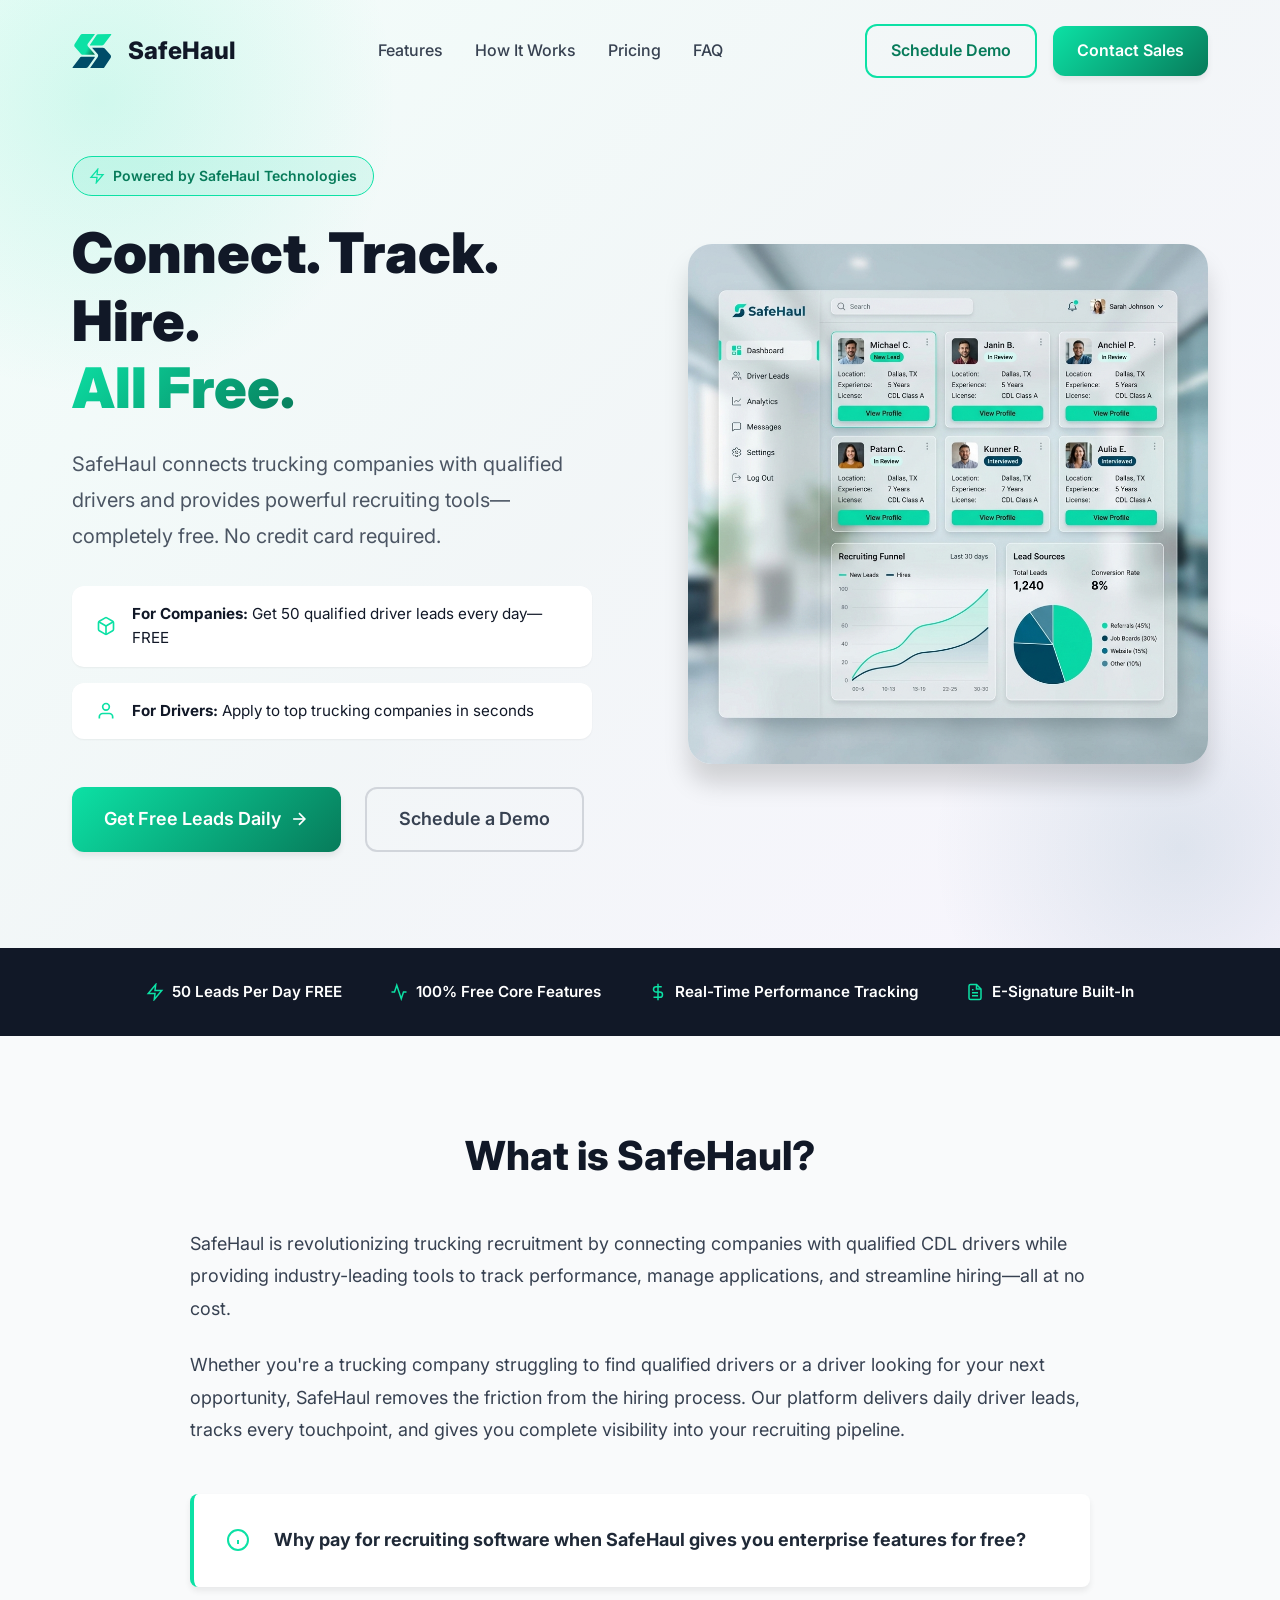
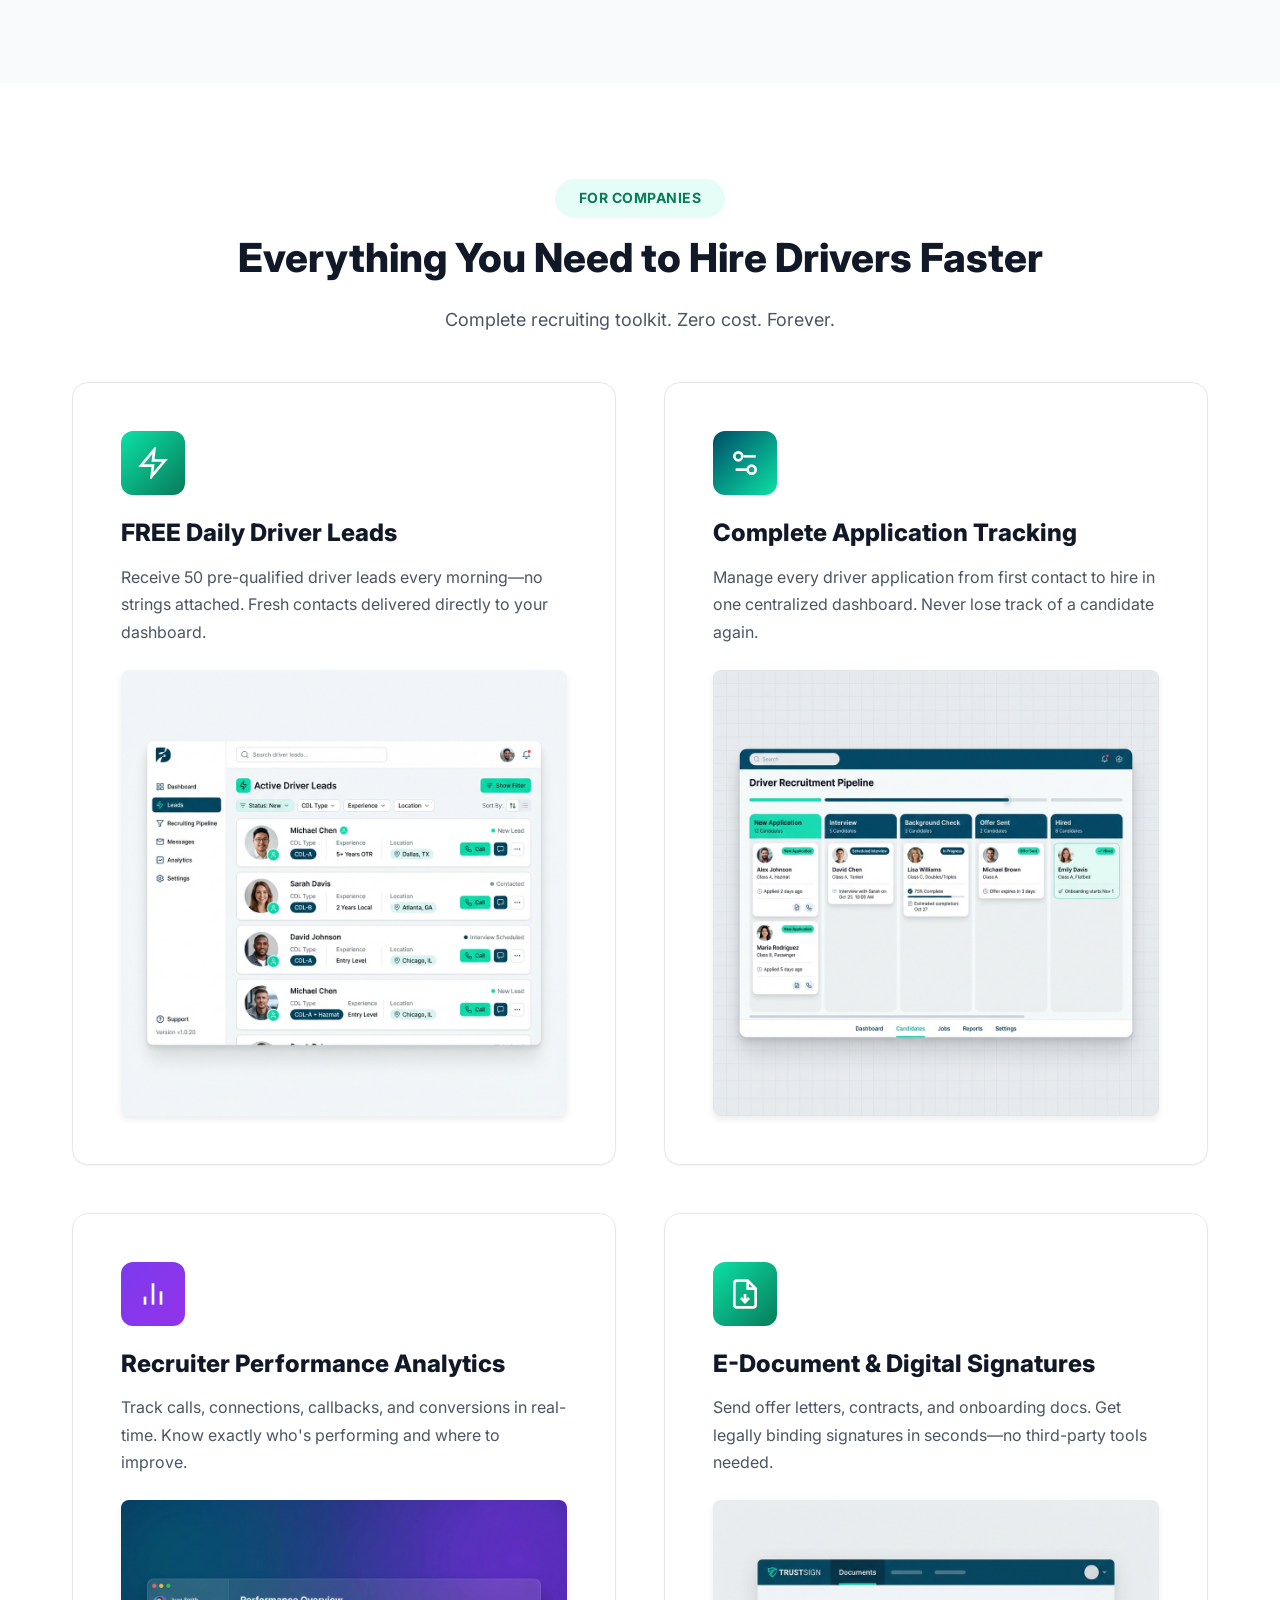
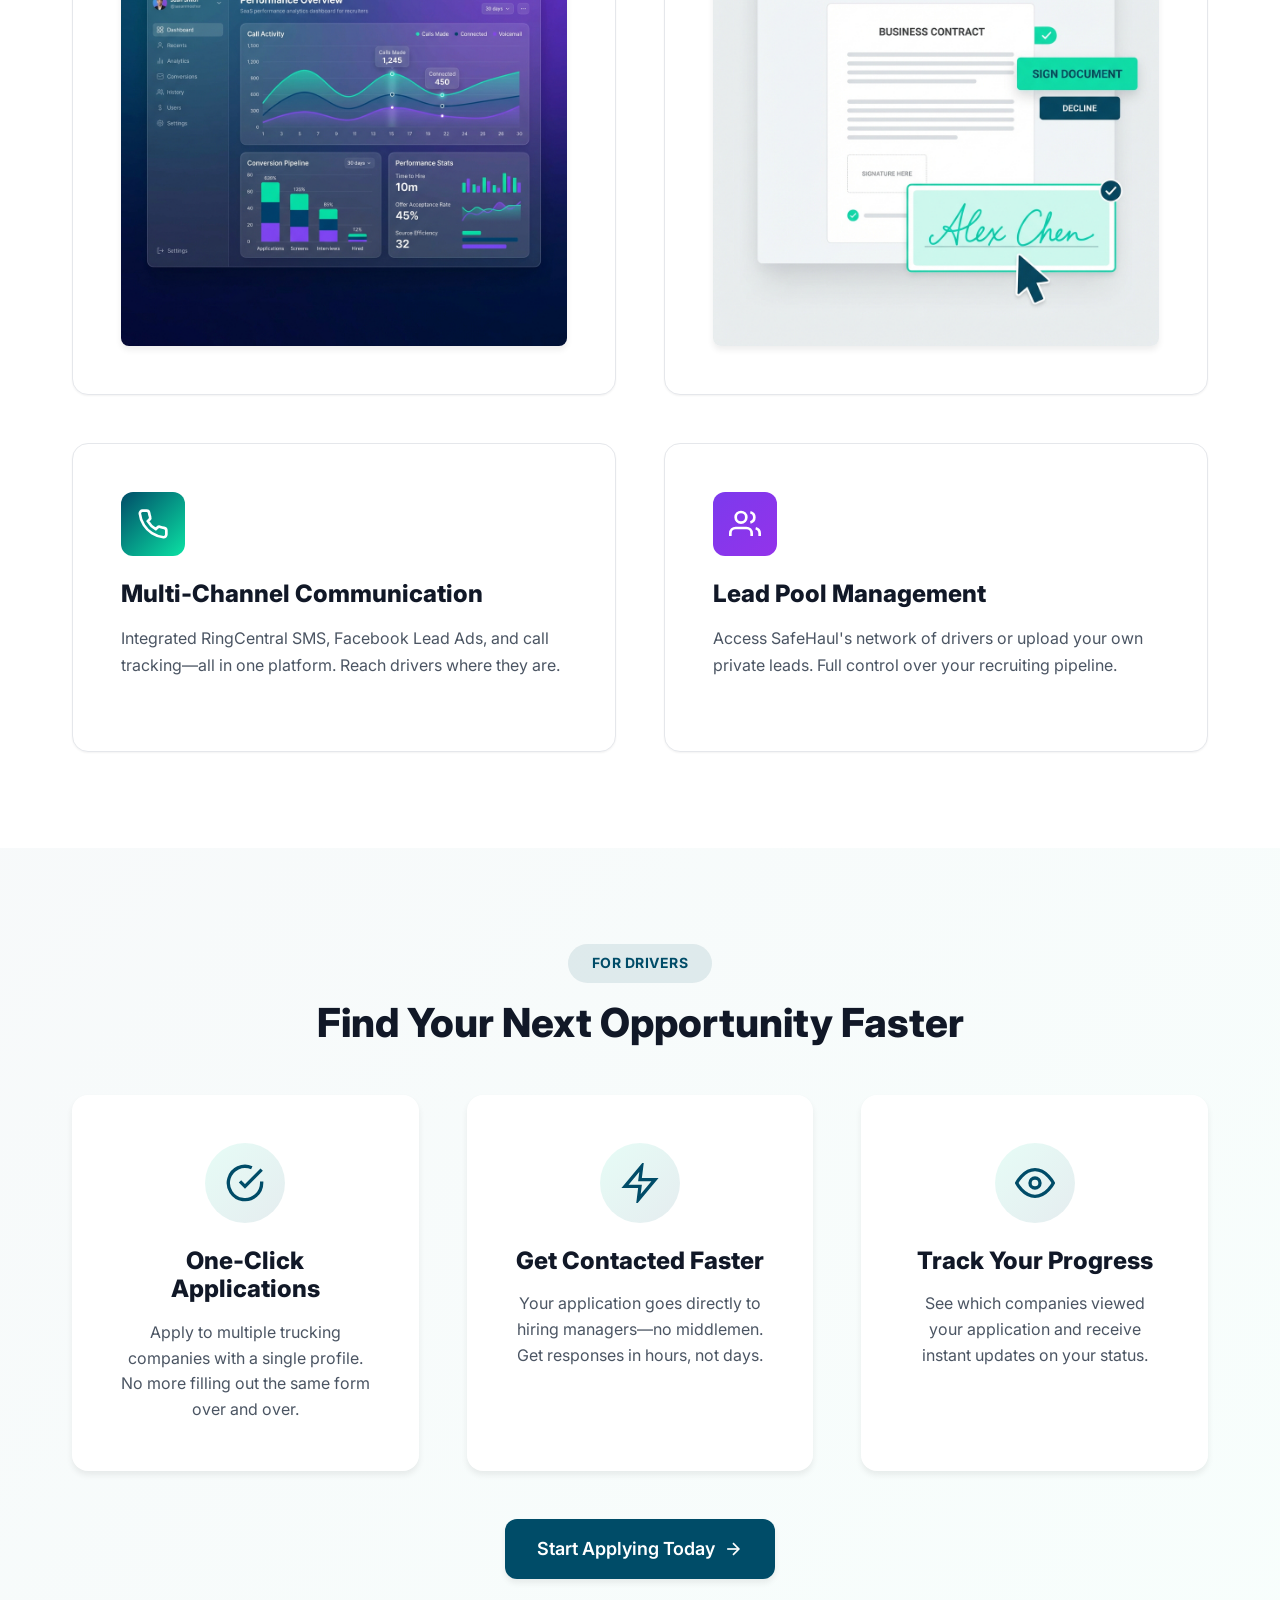
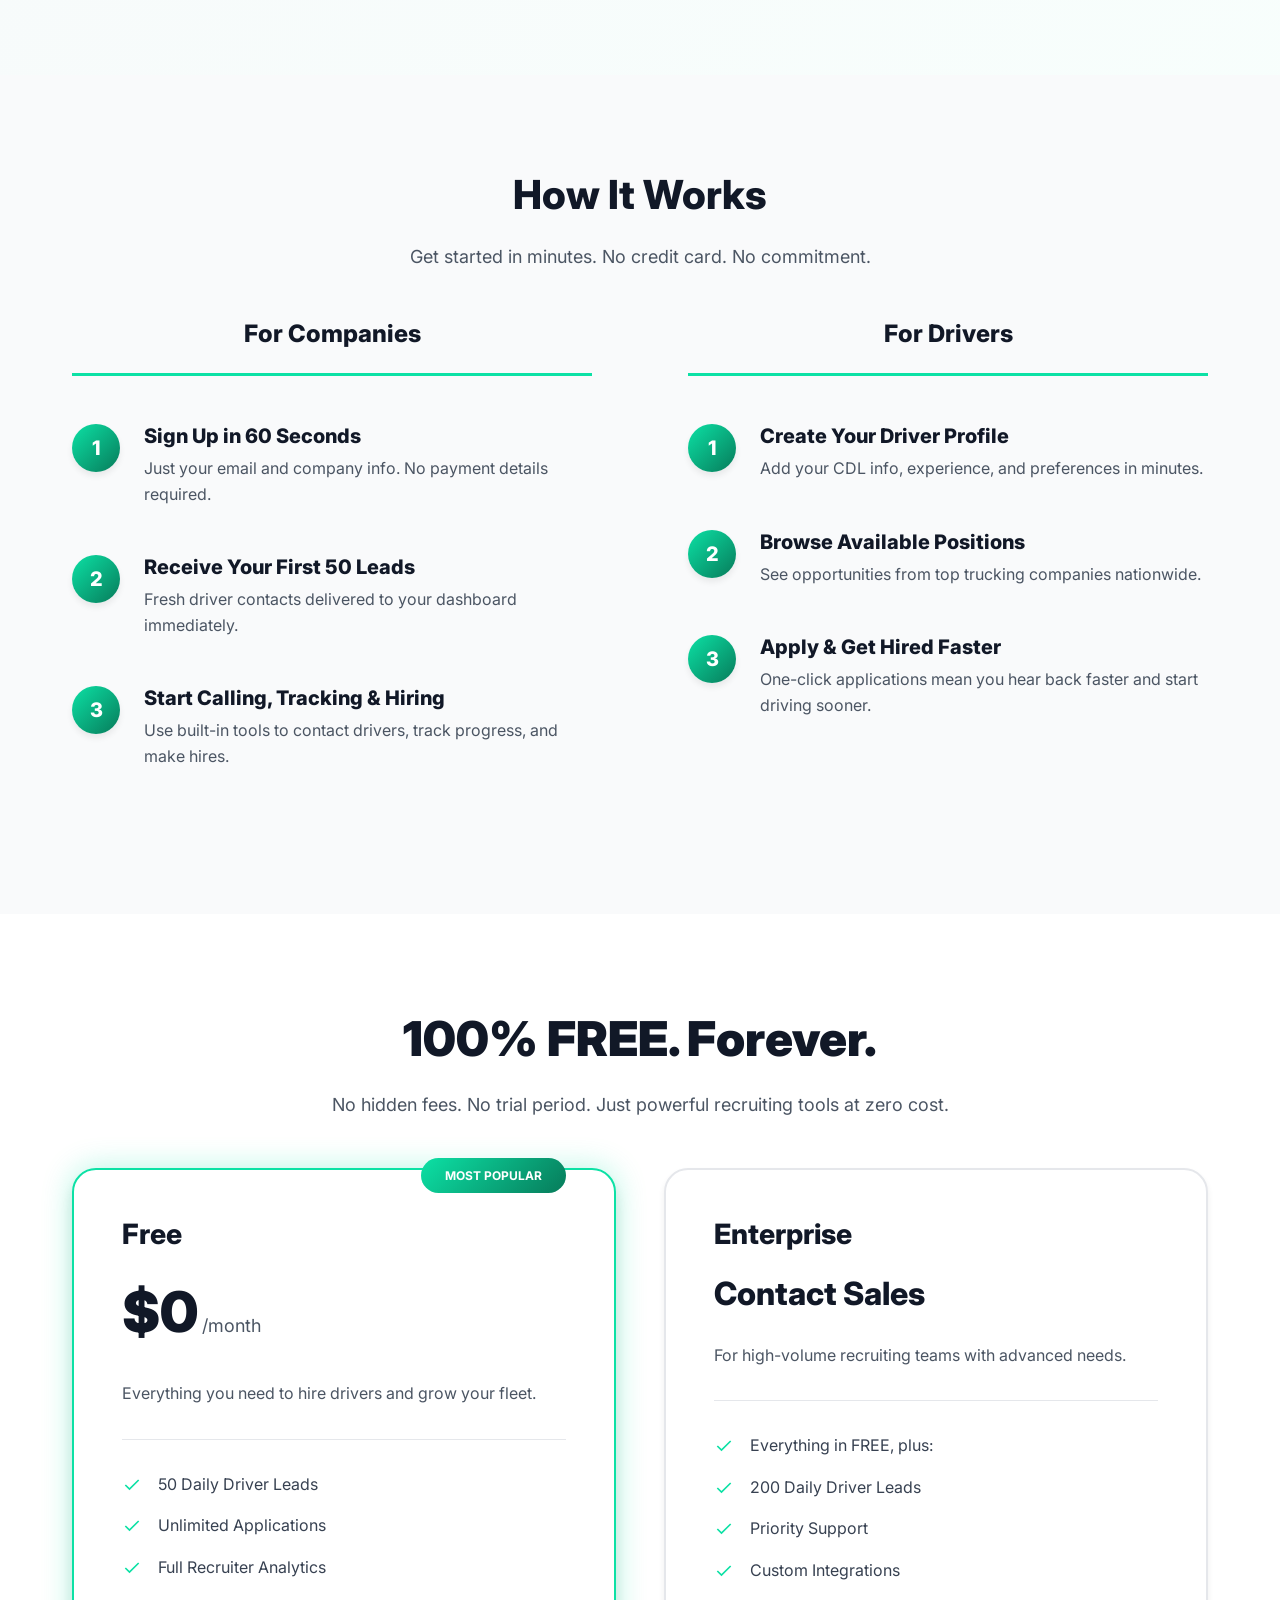
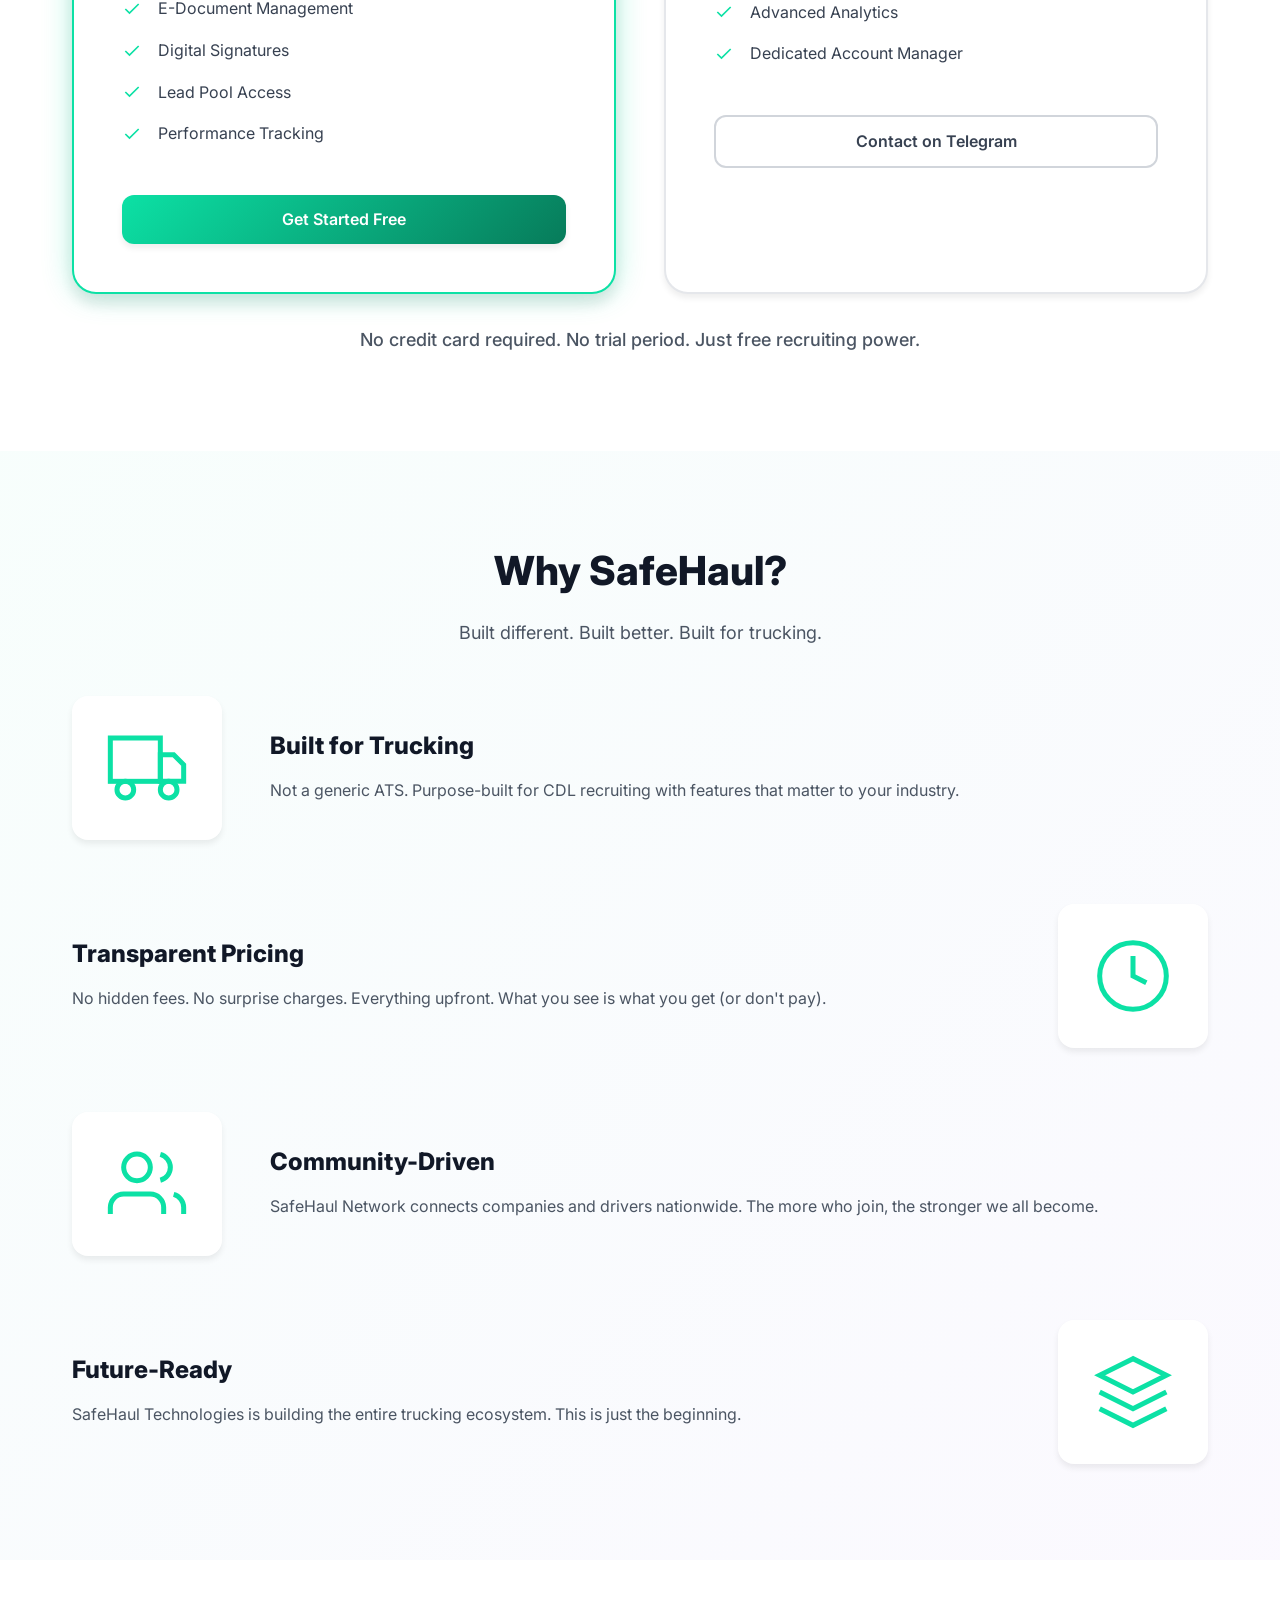
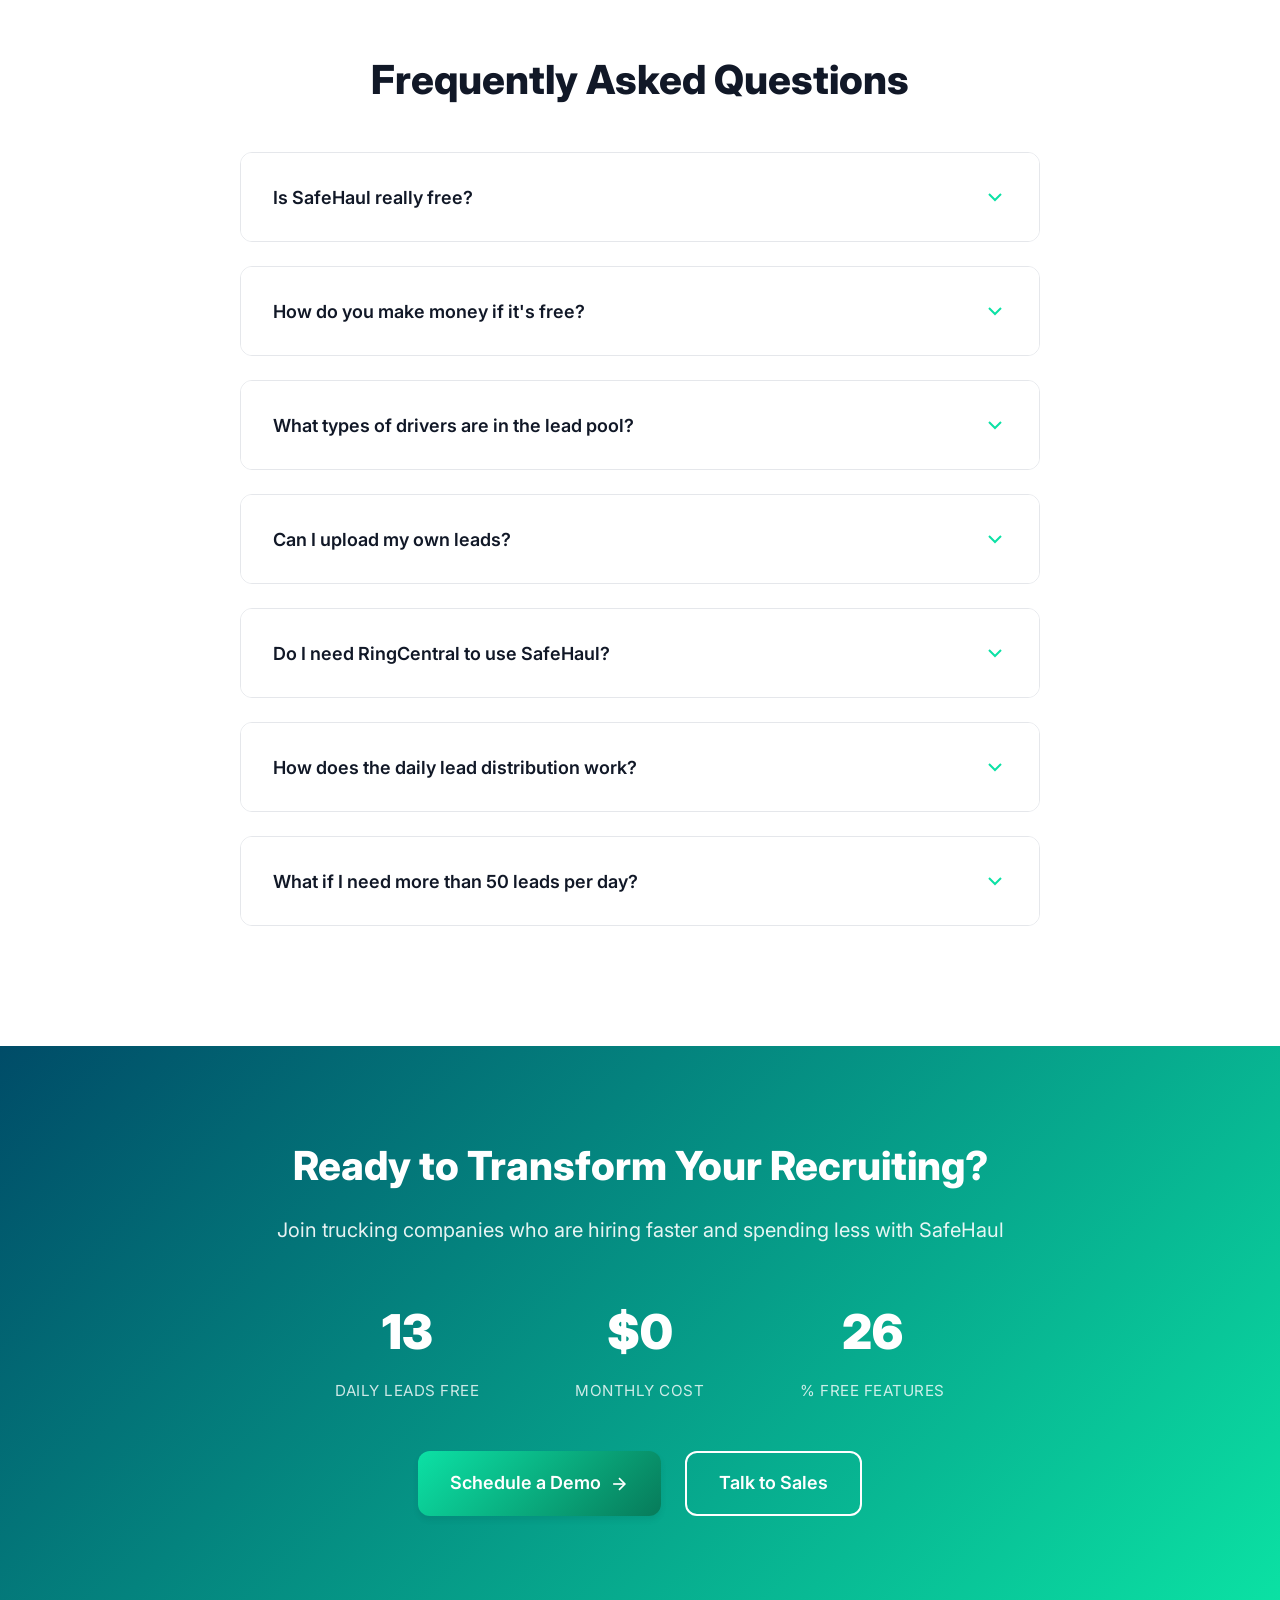
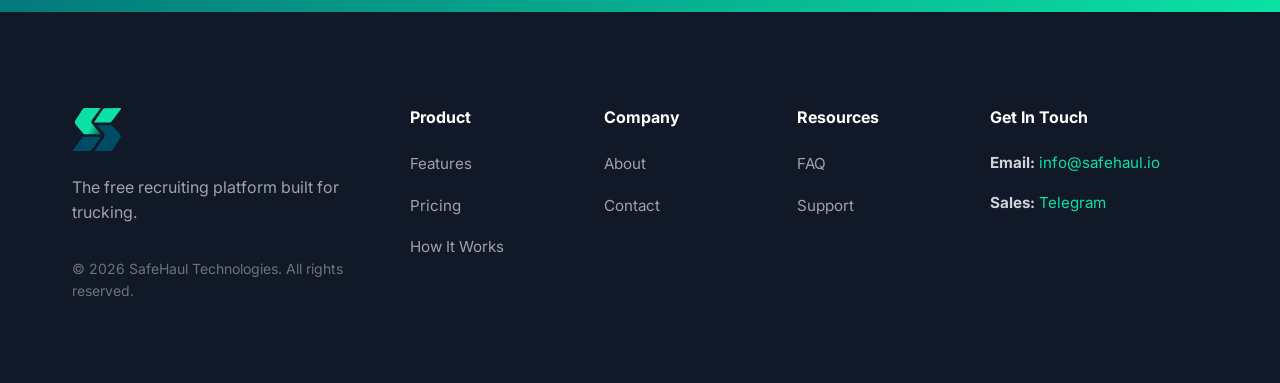
==== index.html @ bcc15e4d "landing page" ====
<!DOCTYPE html>
<html lang="en">

<head>
    <meta charset="UTF-8">
    <meta name="viewport" content="width=device-width, initial-scale=1.0">

    <!-- SEO Meta Tags -->
    <title>SafeHaul - Free Trucking Recruitment Software | Driver Leads & Hiring Tools</title>
    <meta name="description"
        content="Get 50 qualified CDL driver leads daily—FREE. Track recruiter performance, manage applications, and sign documents. The only trucking recruitment platform you'll need.">
    <meta name="keywords"
        content="trucking recruitment, CDL driver leads, driver application tracking, recruiter performance, e-signature trucking, hiring software">

    <!-- Favicon -->
    <link rel="icon" type="image/svg+xml" href="assets/images/logo.svg">

    <!-- Google Fonts -->
    <link rel="preconnect" href="https://fonts.googleapis.com">
    <link rel="preconnect" href="https://fonts.gstatic.com" crossorigin>
    <link href="https://fonts.googleapis.com/css2?family=Inter:wght@400;500;600;700;800;900&display=swap"
        rel="stylesheet">

    <!-- Stylesheet -->
    <link rel="stylesheet" href="assets/css/styles.css">
</head>

<body>

    <!-- NAVIGATION -->
    <nav id="navbar" class="navbar">
        <div class="container nav-container">
            <a href="#" class="logo-link">
                <img src="assets/images/logo.svg" alt="SafeHaul Logo" class="logo">
                <span class="logo-text">SafeHaul</span>
            </a>

            <div class="nav-links" id="navLinks">
                <a href="#features" class="nav-link">Features</a>
                <a href="#how-it-works" class="nav-link">How It Works</a>
                <a href="#pricing" class="nav-link">Pricing</a>
                <a href="#faq" class="nav-link">FAQ</a>
            </div>

            <div class="nav-cta">
                <a href="mailto:info@safehaul.io?subject=Demo Request&body=Hi SafeHaul Team,%0A%0AI'd like to schedule a demo of the SafeHaul platform.%0A%0ACompany Name:%0AYour Name:%0APhone:%0A%0AThank you!"
                    class="btn btn-outline-primary">Schedule Demo</a>
                <a href="https://t.me/tomr_robins0n" target="_blank" rel="noopener" class="btn btn-primary">Contact
                    Sales</a>
            </div>

            <button class="mobile-menu-toggle" id="mobileMenuToggle" aria-label="Toggle menu">
                <span></span>
                <span></span>
                <span></span>
            </button>
        </div>
    </nav>

    <!-- HERO SECTION -->
    <section id="hero" class="hero">
        <div class="hero-bg-animation"></div>
        <div class="container hero-container">
            <div class="hero-content">
                <div class="hero-badge">
                    <svg width="16" height="16" viewBox="0 0 24 24" fill="none" stroke="currentColor" stroke-width="2">
                        <polygon points="13 2 3 14 12 14 11 22 21 10 12 10 13 2"></polygon>
                    </svg>
                    Powered by SafeHaul Technologies
                </div>

                <h1 class="hero-title">
                    Connect. Track. Hire.<br>
                    <span class="gradient-text">All Free.</span>
                </h1>

                <p class="hero-subtitle">
                    SafeHaul connects trucking companies with qualified drivers and provides powerful recruiting
                    tools—completely free. No credit card required.
                </p>

                <div class="hero-value-props">
                    <div class="value-prop">
                        <svg width="20" height="20" viewBox="0 0 24 24" fill="none" stroke="currentColor"
                            stroke-width="2">
                            <path
                                d="M21 16V8a2 2 0 0 0-1-1.73l-7-4a2 2 0 0 0-2 0l-7 4A2 2 0 0 0 3 8v8a2 2 0 0 0 1 1.73l7 4a2 2 0 0 0 2 0l7-4A2 2 0 0 0 21 16z">
                            </path>
                            <polyline points="3.27 6.96 12 12.01 20.73 6.96"></polyline>
                            <line x1="12" y1="22.08" x2="12" y2="12"></line>
                        </svg>
                        <span><strong>For Companies:</strong> Get 50 qualified driver leads every day—FREE</span>
                    </div>
                    <div class="value-prop">
                        <svg width="20" height="20" viewBox="0 0 24 24" fill="none" stroke="currentColor"
                            stroke-width="2">
                            <path d="M20 21v-2a4 4 0 0 0-4-4H8a4 4 0 0 0-4 4v2"></path>
                            <circle cx="12" cy="7" r="4"></circle>
                        </svg>
                        <span><strong>For Drivers:</strong> Apply to top trucking companies in seconds</span>
                    </div>
                </div>

                <div class="hero-cta">
                    <a href="https://t.me/tomr_robins0n" target="_blank" rel="noopener" class="btn btn-primary btn-lg">
                        Get Free Leads Daily
                        <svg width="20" height="20" viewBox="0 0 24 24" fill="none" stroke="currentColor"
                            stroke-width="2">
                            <line x1="5" y1="12" x2="19" y2="12"></line>
                            <polyline points="12 5 19 12 12 19"></polyline>
                        </svg>
                    </a>
                    <a href="mailto:info@safehaul.io?subject=Demo Request&body=Hi SafeHaul Team,%0A%0AI'd like to schedule a demo of the SafeHaul platform.%0A%0ACompany Name:%0AYour Name:%0APhone:%0A%0AThank you!"
                        class="btn btn-outline btn-lg">Schedule a Demo</a>
                </div>
            </div>

            <div class="hero-visual">
                <img src="assets/images/hero-dashboard.png" alt="SafeHaul Dashboard Interface"
                    style="width: 100%; border-radius: var(--radius-2xl); box-shadow: var(--shadow-xl);">
            </div>
        </div>
    </section>

    <!-- STATS BAR -->
    <section class="stats-bar">
        <div class="container">
            <div class="stats-ticker">
                <div class="stat-badge">
                    <svg width="18" height="18" viewBox="0 0 24 24" fill="none" stroke="currentColor" stroke-width="2">
                        <polygon points="13 2 3 14 12 14 11 22 21 10 12 10 13 2"></polygon>
                    </svg>
                    50 Leads Per Day FREE
                </div>
                <div class="stat-badge">
                    <svg width="18" height="18" viewBox="0 0 24 24" fill="none" stroke="currentColor" stroke-width="2">
                        <polyline points="22 12 18 12 15 21 9 3 6 12 2 12"></polyline>
                    </svg>
                    100% Free Core Features
                </div>
                <div class="stat-badge">
                    <svg width="18" height="18" viewBox="0 0 24 24" fill="none" stroke="currentColor" stroke-width="2">
                        <line x1="12" y1="1" x2="12" y2="23"></line>
                        <path d="M17 5H9.5a3.5 3.5 0 0 0 0 7h5a3.5 3.5 0 0 1 0 7H6"></path>
                    </svg>
                    Real-Time Performance Tracking
                </div>
                <div class="stat-badge">
                    <svg width="18" height="18" viewBox="0 0 24 24" fill="none" stroke="currentColor" stroke-width="2">
                        <path d="M14 2H6a2 2 0 0 0-2 2v16a2 2 0 0 0 2 2h12a2 2 0 0 0 2-2V8z"></path>
                        <polyline points="14 2 14 8 20 8"></polyline>
                        <line x1="16" y1="13" x2="8" y2="13"></line>
                        <line x1="16" y1="17" x2="8" y2="17"></line>
                        <polyline points="10 9 9 9 8 9"></polyline>
                    </svg>
                    E-Signature Built-In
                </div>
            </div>
        </div>
    </section>

    <!-- INTRODUCTION -->
    <section id="intro" class="intro">
        <div class="container">
            <div class="section-header centered">
                <h2>What is SafeHaul?</h2>
            </div>
            <div class="intro-content">
                <p class="lead">
                    SafeHaul is revolutionizing trucking recruitment by connecting companies with qualified CDL drivers
                    while providing industry-leading tools to track performance, manage applications, and streamline
                    hiring—all at no cost.
                </p>
                <p class="lead">
                    Whether you're a trucking company struggling to find qualified drivers or a driver looking for your
                    next opportunity, SafeHaul removes the friction from the hiring process. Our platform delivers daily
                    driver leads, tracks every touchpoint, and gives you complete visibility into your recruiting
                    pipeline.
                </p>
                <div class="callout-box">
                    <svg width="24" height="24" viewBox="0 0 24 24" fill="none" stroke="currentColor" stroke-width="2">
                        <circle cx="12" cy="12" r="10"></circle>
                        <line x1="12" y1="16" x2="12" y2="12"></line>
                        <line x1="12" y1="8" x2="12.01" y2="8"></line>
                    </svg>
                    <p><strong>Why pay for recruiting software when SafeHaul gives you enterprise features for
                            free?</strong></p>
                </div>
            </div>
        </div>
    </section>

    <!-- FEATURES FOR COMPANIES -->
    <section id="features" class="features">
        <div class="container">
            <div class="section-header centered">
                <span class="section-tag">For Companies</span>
                <h2>Everything You Need to Hire Drivers Faster</h2>
                <p class="section-subtitle">Complete recruiting toolkit. Zero cost. Forever.</p>
            </div>

            <div class="features-grid">
                <!-- Feature 1: Daily Leads -->
                <div class="feature-card" data-animate>
                    <div class="feature-icon gradient-primary">
                        <svg width="32" height="32" viewBox="0 0 24 24" fill="none" stroke="currentColor"
                            stroke-width="2">
                            <polygon points="13 2 3 14 12 14 11 22 21 10 12 10 13 2"></polygon>
                        </svg>
                    </div>
                    <h3>FREE Daily Driver Leads</h3>
                    <p>Receive 50 pre-qualified driver leads every morning—no strings attached. Fresh contacts delivered
                        directly to your dashboard.</p>
                    <img src="assets/images/feature-leads.png" alt="Driver Leads Dashboard"
                        style="width: 100%; border-radius: var(--radius-md); margin-top: var(--space-md); box-shadow: var(--shadow-md);">
                </div>

                <!-- Feature 2: Application Tracking -->
                <div class="feature-card" data-animate>
                    <div class="feature-icon gradient-secondary">
                        <svg width="32" height="32" viewBox="0 0 24 24" fill="none" stroke="currentColor"
                            stroke-width="2">
                            <path d="M20 7h-9"></path>
                            <path d="M14 17H5"></path>
                            <circle cx="17" cy="17" r="3"></circle>
                            <circle cx="7" cy="7" r="3"></circle>
                        </svg>
                    </div>
                    <h3>Complete Application Tracking</h3>
                    <p>Manage every driver application from first contact to hire in one centralized dashboard. Never
                        lose track of a candidate again.</p>
                    <img src="assets/images/feature-tracking.png" alt="Application Tracking Pipeline"
                        style="width: 100%; border-radius: var(--radius-md); margin-top: var(--space-md); box-shadow: var(--shadow-md);">
                </div>

                <!-- Feature 3: Performance Analytics -->
                <div class="feature-card" data-animate>
                    <div class="feature-icon gradient-accent">
                        <svg width="32" height="32" viewBox="0 0 24 24" fill="none" stroke="currentColor"
                            stroke-width="2">
                            <line x1="18" y1="20" x2="18" y2="10"></line>
                            <line x1="12" y1="20" x2="12" y2="4"></line>
                            <line x1="6" y1="20" x2="6" y2="14"></line>
                        </svg>
                    </div>
                    <h3>Recruiter Performance Analytics</h3>
                    <p>Track calls, connections, callbacks, and conversions in real-time. Know exactly who's performing
                        and where to improve.</p>
                    <img src="assets/images/feature-analytics.png" alt="Performance Analytics Dashboard"
                        style="width: 100%; border-radius: var(--radius-md); margin-top: var(--space-md); box-shadow: var(--shadow-md);">
                </div>

                <!-- Feature 4: E-Documents -->
                <div class="feature-card" data-animate>
                    <div class="feature-icon gradient-primary">
                        <svg width="32" height="32" viewBox="0 0 24 24" fill="none" stroke="currentColor"
                            stroke-width="2">
                            <path d="M14 2H6a2 2 0 0 0-2 2v16a2 2 0 0 0 2 2h12a2 2 0 0 0 2-2V8z"></path>
                            <polyline points="14 2 14 8 20 8"></polyline>
                            <path d="M12 18v-6"></path>
                            <path d="m9 15 3 3 3-3"></path>
                        </svg>
                    </div>
                    <h3>E-Document & Digital Signatures</h3>
                    <p>Send offer letters, contracts, and onboarding docs. Get legally binding signatures in seconds—no
                        third-party tools needed.</p>
                    <img src="assets/images/feature-documents.png" alt="Digital Signature Interface"
                        style="width: 100%; border-radius: var(--radius-md); margin-top: var(--space-md); box-shadow: var(--shadow-md);">
                </div>

                <!-- Feature 5: Multi-Channel Communication -->
                <div class="feature-card" data-animate>
                    <div class="feature-icon gradient-secondary">
                        <svg width="32" height="32" viewBox="0 0 24 24" fill="none" stroke="currentColor"
                            stroke-width="2">
                            <path
                                d="M22 16.92v3a2 2 0 0 1-2.18 2 19.79 19.79 0 0 1-8.63-3.07 19.5 19.5 0 0 1-6-6 19.79 19.79 0 0 1-3.07-8.67A2 2 0 0 1 4.11 2h3a2 2 0 0 1 2 1.72 12.84 12.84 0 0 0 .7 2.81 2 2 0 0 1-.45 2.11L8.09 9.91a16 16 0 0 0 6 6l1.27-1.27a2 2 0 0 1 2.11-.45 12.84 12.84 0 0 0 2.81.7A2 2 0 0 1 22 16.92z">
                            </path>
                        </svg>
                    </div>
                    <h3>Multi-Channel Communication</h3>
                    <p>Integrated RingCentral SMS, Facebook Lead Ads, and call tracking—all in one platform. Reach
                        drivers where they are.</p>

                </div>

                <!-- Feature 6: Lead Pool Management -->
                <div class="feature-card" data-animate>
                    <div class="feature-icon gradient-accent">
                        <svg width="32" height="32" viewBox="0 0 24 24" fill="none" stroke="currentColor"
                            stroke-width="2">
                            <path d="M17 21v-2a4 4 0 0 0-4-4H5a4 4 0 0 0-4 4v2"></path>
                            <circle cx="9" cy="7" r="4"></circle>
                            <path d="M23 21v-2a4 4 0 0 0-3-3.87"></path>
                            <path d="M16 3.13a4 4 0 0 1 0 7.75"></path>
                        </svg>
                    </div>
                    <h3>Lead Pool Management</h3>
                    <p>Access SafeHaul's network of drivers or upload your own private leads. Full control over your
                        recruiting pipeline.</p>

                </div>
            </div>
        </div>
    </section>

    <!-- FEATURES FOR DRIVERS -->
    <section class="features-drivers">
        <div class="container">
            <div class="section-header centered">
                <span class="section-tag secondary">For Drivers</span>
                <h2>Find Your Next Opportunity Faster</h2>
            </div>

            <div class="driver-features">
                <div class="driver-feature" data-animate>
                    <div class="driver-feature-icon">
                        <svg width="40" height="40" viewBox="0 0 24 24" fill="none" stroke="currentColor"
                            stroke-width="2">
                            <path d="M22 11.08V12a10 10 0 1 1-5.93-9.14"></path>
                            <polyline points="22 4 12 14.01 9 11.01"></polyline>
                        </svg>
                    </div>
                    <h3>One-Click Applications</h3>
                    <p>Apply to multiple trucking companies with a single profile. No more filling out the same form
                        over and over.</p>
                </div>

                <div class="driver-feature" data-animate>
                    <div class="driver-feature-icon">
                        <svg width="40" height="40" viewBox="0 0 24 24" fill="none" stroke="currentColor"
                            stroke-width="2">
                            <polygon points="13 2 3 14 12 14 11 22 21 10 12 10 13 2"></polygon>
                        </svg>
                    </div>
                    <h3>Get Contacted Faster</h3>
                    <p>Your application goes directly to hiring managers—no middlemen. Get responses in hours, not days.
                    </p>
                </div>

                <div class="driver-feature" data-animate>
                    <div class="driver-feature-icon">
                        <svg width="40" height="40" viewBox="0 0 24 24" fill="none" stroke="currentColor"
                            stroke-width="2">
                            <path d="M1 12s4-8 11-8 11 8 11 8-4 8-11 8-11-8-11-8z"></path>
                            <circle cx="12" cy="12" r="3"></circle>
                        </svg>
                    </div>
                    <h3>Track Your Progress</h3>
                    <p>See which companies viewed your application and receive instant updates on your status.</p>
                </div>
            </div>

            <div class="driver-cta">
                <a href="https://app.safehaul.io" target="_blank" rel="noopener" class="btn btn-secondary btn-lg">
                    Start Applying Today
                    <svg width="20" height="20" viewBox="0 0 24 24" fill="none" stroke="currentColor" stroke-width="2">
                        <line x1="5" y1="12" x2="19" y2="12"></line>
                        <polyline points="12 5 19 12 12 19"></polyline>
                    </svg>
                </a>
            </div>
        </div>
    </section>

    <!-- HOW IT WORKS -->
    <section id="how-it-works" class="how-it-works">
        <div class="container">
            <div class="section-header centered">
                <h2>How It Works</h2>
                <p class="section-subtitle">Get started in minutes. No credit card. No commitment.</p>
            </div>

            <div class="how-grid">
                <!-- For Companies -->
                <div class="how-column">
                    <h3 class="how-title">For Companies</h3>

                    <div class="how-step" data-animate>
                        <div class="step-number">1</div>
                        <div class="step-content">
                            <h4>Sign Up in 60 Seconds</h4>
                            <p>Just your email and company info. No payment details required.</p>
                        </div>
                    </div>

                    <div class="how-step" data-animate>
                        <div class="step-number">2</div>
                        <div class="step-content">
                            <h4>Receive Your First 50 Leads</h4>
                            <p>Fresh driver contacts delivered to your dashboard immediately.</p>
                        </div>
                    </div>

                    <div class="how-step" data-animate>
                        <div class="step-number">3</div>
                        <div class="step-content">
                            <h4>Start Calling, Tracking & Hiring</h4>
                            <p>Use built-in tools to contact drivers, track progress, and make hires.</p>
                        </div>
                    </div>
                </div>

                <!-- For Drivers -->
                <div class="how-column">
                    <h3 class="how-title">For Drivers</h3>

                    <div class="how-step" data-animate>
                        <div class="step-number">1</div>
                        <div class="step-content">
                            <h4>Create Your Driver Profile</h4>
                            <p>Add your CDL info, experience, and preferences in minutes.</p>
                        </div>
                    </div>

                    <div class="how-step" data-animate>
                        <div class="step-number">2</div>
                        <div class="step-content">
                            <h4>Browse Available Positions</h4>
                            <p>See opportunities from top trucking companies nationwide.</p>
                        </div>
                    </div>

                    <div class="how-step" data-animate>
                        <div class="step-number">3</div>
                        <div class="step-content">
                            <h4>Apply & Get Hired Faster</h4>
                            <p>One-click applications mean you hear back faster and start driving sooner.</p>
                        </div>
                    </div>
                </div>
            </div>
        </div>
    </section>

    <!-- PRICING -->
    <section id="pricing" class="pricing">
        <div class="container">
            <div class="section-header centered">
                <h2 class="pricing-headline">100% FREE. Forever.</h2>
                <p class="section-subtitle">No hidden fees. No trial period. Just powerful recruiting tools at zero
                    cost.</p>
            </div>

            <div class="pricing-grid">
                <!-- Free Plan -->
                <div class="pricing-card featured" data-animate>
                    <div class="pricing-badge">Most Popular</div>
                    <h3 class="pricing-title">Free</h3>
                    <div class="pricing-price">
                        <span class="price-amount">$0</span>
                        <span class="price-period">/month</span>
                    </div>
                    <p class="pricing-description">Everything you need to hire drivers and grow your fleet.</p>

                    <ul class="pricing-features">
                        <li>
                            <svg width="20" height="20" viewBox="0 0 24 24" fill="none" stroke="currentColor"
                                stroke-width="2">
                                <polyline points="20 6 9 17 4 12"></polyline>
                            </svg>
                            50 Daily Driver Leads
                        </li>
                        <li>
                            <svg width="20" height="20" viewBox="0 0 24 24" fill="none" stroke="currentColor"
                                stroke-width="2">
                                <polyline points="20 6 9 17 4 12"></polyline>
                            </svg>
                            Unlimited Applications
                        </li>
                        <li>
                            <svg width="20" height="20" viewBox="0 0 24 24" fill="none" stroke="currentColor"
                                stroke-width="2">
                                <polyline points="20 6 9 17 4 12"></polyline>
                            </svg>
                            Full Recruiter Analytics
                        </li>
                        <li>
                            <svg width="20" height="20" viewBox="0 0 24 24" fill="none" stroke="currentColor"
                                stroke-width="2">
                                <polyline points="20 6 9 17 4 12"></polyline>
                            </svg>
                            E-Document Management
                        </li>
                        <li>
                            <svg width="20" height="20" viewBox="0 0 24 24" fill="none" stroke="currentColor"
                                stroke-width="2">
                                <polyline points="20 6 9 17 4 12"></polyline>
                            </svg>
                            Digital Signatures
                        </li>
                        <li>
                            <svg width="20" height="20" viewBox="0 0 24 24" fill="none" stroke="currentColor"
                                stroke-width="2">
                                <polyline points="20 6 9 17 4 12"></polyline>
                            </svg>
                            Lead Pool Access
                        </li>
                        <li>
                            <svg width="20" height="20" viewBox="0 0 24 24" fill="none" stroke="currentColor"
                                stroke-width="2">
                                <polyline points="20 6 9 17 4 12"></polyline>
                            </svg>
                            Performance Tracking
                        </li>
                    </ul>

                    <a href="https://app.safehaul.io" target="_blank" rel="noopener"
                        class="btn btn-primary btn-block">Get Started Free</a>
                </div>

                <!-- Enterprise Plan -->
                <div class="pricing-card" data-animate>
                    <h3 class="pricing-title">Enterprise</h3>
                    <div class="pricing-price">
                        <span class="price-custom">Contact Sales</span>
                    </div>
                    <p class="pricing-description">For high-volume recruiting teams with advanced needs.</p>

                    <ul class="pricing-features">
                        <li>
                            <svg width="20" height="20" viewBox="0 0 24 24" fill="none" stroke="currentColor"
                                stroke-width="2">
                                <polyline points="20 6 9 17 4 12"></polyline>
                            </svg>
                            Everything in FREE, plus:
                        </li>
                        <li>
                            <svg width="20" height="20" viewBox="0 0 24 24" fill="none" stroke="currentColor"
                                stroke-width="2">
                                <polyline points="20 6 9 17 4 12"></polyline>
                            </svg>
                            200 Daily Driver Leads
                        </li>
                        <li>
                            <svg width="20" height="20" viewBox="0 0 24 24" fill="none" stroke="currentColor"
                                stroke-width="2">
                                <polyline points="20 6 9 17 4 12"></polyline>
                            </svg>
                            Priority Support
                        </li>
                        <li>
                            <svg width="20" height="20" viewBox="0 0 24 24" fill="none" stroke="currentColor"
                                stroke-width="2">
                                <polyline points="20 6 9 17 4 12"></polyline>
                            </svg>
                            Custom Integrations
                        </li>
                        <li>
                            <svg width="20" height="20" viewBox="0 0 24 24" fill="none" stroke="currentColor"
                                stroke-width="2">
                                <polyline points="20 6 9 17 4 12"></polyline>
                            </svg>
                            Advanced Analytics
                        </li>
                        <li>
                            <svg width="20" height="20" viewBox="0 0 24 24" fill="none" stroke="currentColor"
                                stroke-width="2">
                                <polyline points="20 6 9 17 4 12"></polyline>
                            </svg>
                            Dedicated Account Manager
                        </li>
                    </ul>

                    <a href="https://t.me/tomr_robins0n" target="_blank" rel="noopener"
                        class="btn btn-outline btn-block">Contact on Telegram</a>
                </div>
            </div>

            <p class="pricing-trust">No credit card required. No trial period. Just free recruiting power.</p>
        </div>
    </section>

    <!-- WHY SAFEHAUL -->
    <section class="why-safehaul">
        <div class="container">
            <div class="section-header centered">
                <h2>Why SafeHaul?</h2>
                <p class="section-subtitle">Built different. Built better. Built for trucking.</p>
            </div>

            <div class="why-grid">
                <div class="why-item" data-animate>
                    <div class="why-visual">
                        <svg width="80" height="80" viewBox="0 0 24 24" fill="none" stroke="currentColor"
                            stroke-width="1.5">
                            <rect x="1" y="3" width="15" height="13"></rect>
                            <polygon points="16 8 20 8 23 11 23 16 16 16 16 8"></polygon>
                            <circle cx="5.5" cy="18.5" r="2.5"></circle>
                            <circle cx="18.5" cy="18.5" r="2.5"></circle>
                        </svg>
                    </div>
                    <div class="why-content">
                        <h3>Built for Trucking</h3>
                        <p>Not a generic ATS. Purpose-built for CDL recruiting with features that matter to your
                            industry.</p>
                    </div>
                </div>

                <div class="why-item" data-animate>
                    <div class="why-visual">
                        <svg width="80" height="80" viewBox="0 0 24 24" fill="none" stroke="currentColor"
                            stroke-width="1.5">
                            <circle cx="12" cy="12" r="10"></circle>
                            <polyline points="12 6 12 12 16 14"></polyline>
                        </svg>
                    </div>
                    <div class="why-content">
                        <h3>Transparent Pricing</h3>
                        <p>No hidden fees. No surprise charges. Everything upfront. What you see is what you get (or
                            don't pay).</p>
                    </div>
                </div>

                <div class="why-item" data-animate>
                    <div class="why-visual">
                        <svg width="80" height="80" viewBox="0 0 24 24" fill="none" stroke="currentColor"
                            stroke-width="1.5">
                            <path d="M17 21v-2a4 4 0 0 0-4-4H5a4 4 0 0 0-4 4v2"></path>
                            <circle cx="9" cy="7" r="4"></circle>
                            <path d="M23 21v-2a4 4 0 0 0-3-3.87"></path>
                            <path d="M16 3.13a4 4 0 0 1 0 7.75"></path>
                        </svg>
                    </div>
                    <div class="why-content">
                        <h3>Community-Driven</h3>
                        <p>SafeHaul Network connects companies and drivers nationwide. The more who join, the stronger
                            we all become.</p>
                    </div>
                </div>

                <div class="why-item" data-animate>
                    <div class="why-visual">
                        <svg width="80" height="80" viewBox="0 0 24 24" fill="none" stroke="currentColor"
                            stroke-width="1.5">
                            <polygon points="12 2 2 7 12 12 22 7 12 2"></polygon>
                            <polyline points="2 17 12 22 22 17"></polyline>
                            <polyline points="2 12 12 17 22 12"></polyline>
                        </svg>
                    </div>
                    <div class="why-content">
                        <h3>Future-Ready</h3>
                        <p>SafeHaul Technologies is building the entire trucking ecosystem. This is just the beginning.
                        </p>
                    </div>
                </div>
            </div>
        </div>
    </section>

    <!-- FAQ -->
    <section id="faq" class="faq">
        <div class="container">
            <div class="section-header centered">
                <h2>Frequently Asked Questions</h2>
            </div>

            <div class="faq-container">
                <div class="faq-item" data-animate>
                    <button class="faq-question">
                        <span>Is SafeHaul really free?</span>
                        <svg width="24" height="24" viewBox="0 0 24 24" fill="none" stroke="currentColor"
                            stroke-width="2" class="faq-icon">
                            <polyline points="6 9 12 15 18 9"></polyline>
                        </svg>
                    </button>
                    <div class="faq-answer">
                        <p>Yes, 100% free. All core features—including 50 daily driver leads, application tracking,
                            recruiter analytics, and e-signatures—are completely free. No credit card required, no trial
                            period, no catch.</p>
                    </div>
                </div>

                <div class="faq-item" data-animate>
                    <button class="faq-question">
                        <span>How do you make money if it's free?</span>
                        <svg width="24" height="24" viewBox="0 0 24 24" fill="none" stroke="currentColor"
                            stroke-width="2" class="faq-icon">
                            <polyline points="6 9 12 15 18 9"></polyline>
                        </svg>
                    </button>
                    <div class="faq-answer">
                        <p>We offer an Enterprise plan for high-volume recruiters who need more than 50 leads per day
                            and want premium features like priority support and custom integrations. But for most
                            companies, the free plan is more than enough.</p>
                    </div>
                </div>

                <div class="faq-item" data-animate>
                    <button class="faq-question">
                        <span>What types of drivers are in the lead pool?</span>
                        <svg width="24" height="24" viewBox="0 0 24 24" fill="none" stroke="currentColor"
                            stroke-width="2" class="faq-icon">
                            <polyline points="6 9 12 15 18 9"></polyline>
                        </svg>
                    </button>
                    <div class="faq-answer">
                        <p>Our lead pool contains CDL-A and CDL-B drivers with various experience levels, from
                            entry-level to 10+ years. We have drivers looking for OTR, regional, local, and specialized
                            positions across all 50 states.</p>
                    </div>
                </div>

                <div class="faq-item" data-animate>
                    <button class="faq-question">
                        <span>Can I upload my own leads?</span>
                        <svg width="24" height="24" viewBox="0 0 24 24" fill="none" stroke="currentColor"
                            stroke-width="2" class="faq-icon">
                            <polyline points="6 9 12 15 18 9"></polyline>
                        </svg>
                    </button>
                    <div class="faq-answer">
                        <p>Absolutely! You can upload your own private leads and manage them alongside SafeHaul Network
                            leads. Your data stays private and is never shared with other companies.</p>
                    </div>
                </div>

                <div class="faq-item" data-animate>
                    <button class="faq-question">
                        <span>Do I need RingCentral to use SafeHaul?</span>
                        <svg width="24" height="24" viewBox="0 0 24 24" fill="none" stroke="currentColor"
                            stroke-width="2" class="faq-icon">
                            <polyline points="6 9 12 15 18 9"></polyline>
                        </svg>
                    </button>
                    <div class="faq-answer">
                        <p>No, RingCentral integration is optional. You can use SafeHaul's core features without any
                            third-party integrations. RingCentral SMS and Facebook Lead Ads are available if you want
                            them, but not required.</p>
                    </div>
                </div>

                <div class="faq-item" data-animate>
                    <button class="faq-question">
                        <span>How does the daily lead distribution work?</span>
                        <svg width="24" height="24" viewBox="0 0 24 24" fill="none" stroke="currentColor"
                            stroke-width="2" class="faq-icon">
                            <polyline points="6 9 12 15 18 9"></polyline>
                        </svg>
                    </button>
                    <div class="faq-answer">
                        <p>Every morning at 7 AM CT, SafeHaul automatically distributes fresh driver leads to your
                            dashboard. Leads are allocated based on your quota (50 for free accounts, 200 for
                            Enterprise) and rotated fairly across all companies.</p>
                    </div>
                </div>

                <div class="faq-item" data-animate>
                    <button class="faq-question">
                        <span>What if I need more than 50 leads per day?</span>
                        <svg width="24" height="24" viewBox="0 0 24 24" fill="none" stroke="currentColor"
                            stroke-width="2" class="faq-icon">
                            <polyline points="6 9 12 15 18 9"></polyline>
                        </svg>
                    </button>
                    <div class="faq-answer">
                        <p>Our Enterprise plan offers 200 daily leads plus additional premium features. Contact our
                            sales team on Telegram to discuss your needs and get custom pricing.</p>
                    </div>
                </div>
            </div>
        </div>
    </section>

    <!-- FINAL CTA -->
    <section class="final-cta">
        <div class="container">
            <div class="final-cta-content" data-animate>
                <h2>Ready to Transform Your Recruiting?</h2>
                <p class="final-cta-subtitle">Join trucking companies who are hiring faster and spending less with
                    SafeHaul</p>

                <div class="final-cta-stats">
                    <div class="stat-item">
                        <div class="stat-number" data-count="50">0</div>
                        <div class="stat-label">Daily Leads FREE</div>
                    </div>
                    <div class="stat-item">
                        <div class="stat-number">$<span data-count="0">0</span></div>
                        <div class="stat-label">Monthly Cost</div>
                    </div>
                    <div class="stat-item">
                        <div class="stat-number" data-count="100">0</div>
                        <div class="stat-label">% Free Features</div>
                    </div>
                </div>

                <div class="final-cta-buttons">
                    <a href="mailto:info@safehaul.io?subject=Demo Request&body=Hi SafeHaul Team,%0A%0AI'd like to schedule a demo of the SafeHaul platform.%0A%0ACompany Name:%0AYour Name:%0APhone:%0A%0AThank you!"
                        class="btn btn-primary btn-lg">
                        Schedule a Demo
                        <svg width="20" height="20" viewBox="0 0 24 24" fill="none" stroke="currentColor"
                            stroke-width="2">
                            <line x1="5" y1="12" x2="19" y2="12"></line>
                            <polyline points="12 5 19 12 12 19"></polyline>
                        </svg>
                    </a>
                    <a href="https://t.me/tomr_robins0n" target="_blank" rel="noopener" class="btn btn-outline btn-lg">
                        Talk to Sales
                    </a>
                </div>
            </div>
        </div>
    </section>

    <!-- FOOTER -->
    <footer class="footer">
        <div class="container">
            <div class="footer-grid">
                <div class="footer-brand">
                    <img src="assets/images/logo.svg" alt="SafeHaul Logo" class="footer-logo">
                    <p class="footer-tagline">The free recruiting platform built for trucking.</p>
                    <p class="footer-copyright">© 2026 SafeHaul Technologies. All rights reserved.</p>
                </div>

                <div class="footer-links">
                    <h4>Product</h4>
                    <ul>
                        <li><a href="#features">Features</a></li>
                        <li><a href="#pricing">Pricing</a></li>
                        <li><a href="#how-it-works">How It Works</a></li>
                    </ul>
                </div>

                <div class="footer-links">
                    <h4>Company</h4>
                    <ul>
                        <li><a href="#intro">About</a></li>
                        <li><a href="mailto:info@safehaul.io">Contact</a></li>
                    </ul>
                </div>

                <div class="footer-links">
                    <h4>Resources</h4>
                    <ul>
                        <li><a href="#faq">FAQ</a></li>
                        <li><a href="mailto:info@safehaul.io">Support</a></li>
                    </ul>
                </div>

                <div class="footer-contact">
                    <h4>Get In Touch</h4>
                    <p><strong>Email:</strong> <a href="mailto:info@safehaul.io">info@safehaul.io</a></p>
                    <p><strong>Sales:</strong> <a href="https://t.me/tomr_robins0n" target="_blank"
                            rel="noopener">Telegram</a></p>
                </div>
            </div>
        </div>
    </footer>

    <!-- JavaScript -->
    <script src="assets/js/main.js"></script>
</body>

</html>
---- assets/css/styles.css ----
/* =======================
   SafeHaul Landing Page Styles
   ======================= */

/* CSS RESET & BASE */
*,
*::before,
*::after {
    box-sizing: border-box;
    margin: 0;
    padding: 0;
}

:root {
    /* Brand Colors */
    --color-primary: #0CE1A5;
    --color-primary-dark: #077B5A;
    --color-secondary: #004C68;
    --color-secondary-light: #0BE2A4;
    --color-accent-purple: #7C3AED;
    --color-success: #10B981;
    --color-warning: #F59E0B;
    --color-error: #EF4444;

    /* Neutrals */
    --color-gray-50: #F9FAFB;
    --color-gray-100: #F3F4F6;
    --color-gray-200: #E5E7EB;
    --color-gray-300: #D1D5DB;
    --color-gray-400: #9CA3AF;
    --color-gray-500: #6B7280;
    --color-gray-600: #4B5563;
    --color-gray-700: #374151;
    --color-gray-800: #1F2937;
    --color-gray-900: #111827;
    --color-white: #FFFFFF;
    --color-black: #000000;

    /* Typography */
    --font-primary: 'Inter', -apple-system, BlinkMacSystemFont, "Segoe UI", sans-serif;

    /* Spacing */
    --space-xs: 0.5rem;
    /* 8px */
    --space-sm: 1rem;
    /* 16px */
    --space-md: 1.5rem;
    /* 24px */
    --space-lg: 2rem;
    /* 32px */
    --space-xl: 3rem;
    /* 48px */
    --space-2xl: 4rem;
    /* 64px */
    --space-3xl: 6rem;
    /* 96px */

    /* Border Radius */
    --radius-sm: 0.375rem;
    /* 6px */
    --radius-md: 0.5rem;
    /* 8px */
    --radius-lg: 0.75rem;
    /* 12px */
    --radius-xl: 1rem;
    /* 16px */
    --radius-2xl: 1.5rem;
    /* 24px */
    --radius-full: 9999px;

    /* Shadows */
    --shadow-sm: 0 1px 2px rgba(0, 0, 0, 0.05);
    --shadow-md: 0 4px 6px rgba(0, 0, 0, 0.07);
    --shadow-lg: 0 10px 15px rgba(0, 0, 0, 0.1);
    --shadow-xl: 0 20px 25px rgba(0, 0, 0, 0.15);
    --shadow-glow-primary: 0 0 30px rgba(12, 225, 165, 0.3);
    --shadow-glow-secondary: 0 0 30px rgba(0, 76, 104, 0.3);

    /* Transitions */
    --transition-fast: 150ms cubic-bezier(0.4, 0, 0.2, 1);
    --transition-base: 250ms cubic-bezier(0.4, 0, 0.2, 1);
    --transition-slow: 400ms cubic-bezier(0.4, 0, 0.2, 1);
}

html {
    scroll-behavior: smooth;
}

body {
    font-family: var(--font-primary);
    font-size: 16px;
    line-height: 1.6;
    color: var(--color-gray-900);
    background-color: var(--color-white);
    -webkit-font-smoothing: antialiased;
    -moz-osx-font-smoothing: grayscale;
    overflow-x: hidden;
}

img {
    max-width: 100%;
    display: block;
}

a {
    text-decoration: none;
    color: inherit;
}

button {
    font-family: inherit;
    cursor: pointer;
    border: none;
    background: none;
}

ul {
    list-style: none;
}

/* CONTAINER */
.container {
    width: 100%;
    max-width: 1200px;
    margin: 0 auto;
    padding: 0 var(--space-lg);
}

@media (max-width: 640px) {
    .container {
        padding: 0 var(--space-md);
    }
}

/* TYPOGRAPHY */
h1,
h2,
h3,
h4,
h5,
h6 {
    font-weight: 800;
    line-height: 1.2;
    color: var(--color-gray-900);
}

h1 {
    font-size: 3.5rem;
}

/* 56px */
h2 {
    font-size: 2.5rem;
}

/* 40px */
h3 {
    font-size: 1.5rem;
}

/* 24px */
h4 {
    font-size: 1.25rem;
}

/* 20px */

@media (max-width: 1024px) {
    h1 {
        font-size: 2.5rem;
    }

    /* 40px */
    h2 {
        font-size: 2rem;
    }

    /* 32px */
}

@media (max-width: 640px) {
    h1 {
        font-size: 2rem;
    }

    /* 32px */
    h2 {
        font-size: 1.75rem;
    }

    /* 28px */
    h3 {
        font-size: 1.25rem;
    }

    /* 20px */
}

.gradient-text {
    background: linear-gradient(135deg, var(--color-primary) 0%, var(--color-primary-dark) 100%);
    -webkit-background-clip: text;
    -webkit-text-fill-color: transparent;
    background-clip: text;
}

.lead {
    font-size: 1.125rem;
    line-height: 1.8;
    color: var(--color-gray-700);
}

/* BUTTONS */
.btn {
    display: inline-flex;
    align-items: center;
    justify-content: center;
    gap: var(--space-xs);
    padding: 0.75rem 1.5rem;
    font-size: 1rem;
    font-weight: 600;
    border-radius: var(--radius-lg);
    transition: all var(--transition-base);
    white-space: nowrap;
}

.btn-lg {
    padding: 1rem 2rem;
    font-size: 1.125rem;
}

.btn-primary {
    background: linear-gradient(135deg, var(--color-primary) 0%, var(--color-primary-dark) 100%);
    color: var(--color-white);
    box-shadow: var(--shadow-md);
}

.btn-primary:hover {
    transform: translateY(-2px);
    box-shadow: var(--shadow-glow-primary), var(--shadow-lg);
}

.btn-secondary {
    background: var(--color-secondary);
    color: var(--color-white);
    box-shadow: var(--shadow-md);
}

.btn-secondary:hover {
    background: var(--color-secondary-light);
    transform: translateY(-2px);
    box-shadow: var(--shadow-lg);
}

.btn-outline {
    background: transparent;
    color: var(--color-gray-700);
    border: 2px solid var(--color-gray-300);
}

.btn-outline:hover {
    background: var(--color-gray-50);
    border-color: var(--color-gray-400);
}

.btn-outline-primary {
    background: transparent;
    color: var(--color-primary-dark);
    border: 2px solid var(--color-primary);
}

.btn-outline-primary:hover {
    background: var(--color-primary);
    color: var(--color-white);
    box-shadow: var(--shadow-glow-primary);
}

.btn-block {
    width: 100%;
}

/* NAVIGATION */
.navbar {
    position: fixed;
    top: 0;
    left: 0;
    right: 0;
    z-index: 1000;
    background: transparent;
    transition: all var(--transition-base);
    padding: var(--space-md) 0;
}

.navbar.scrolled {
    background: rgba(255, 255, 255, 0.95);
    backdrop-filter: blur(10px);
    box-shadow: var(--shadow-md);
    padding: var(--space-sm) 0;
}

.nav-container {
    display: flex;
    align-items: center;
    justify-content: space-between;
    gap: var(--space-lg);
}

.logo-link {
    display: flex;
    align-items: center;
    gap: var(--space-sm);
}

.logo {
    width: 40px;
    height: auto;
}

.logo-text {
    font-size: 1.5rem;
    font-weight: 800;
    color: var(--color-gray-900);
}

.nav-links {
    display: flex;
    align-items: center;
    gap: var(--space-lg);
}

.nav-link {
    font-weight: 500;
    color: var(--color-gray-700);
    transition: color var(--transition-fast);
}

.nav-link:hover {
    color: var(--color-primary-dark);
}

.nav-cta {
    display: flex;
    align-items: center;
    gap: var(--space-sm);
}

.mobile-menu-toggle {
    display: none;
    flex-direction: column;
    gap: 5px;
    width: 30px;
    height: 24px;
}

.mobile-menu-toggle span {
    width: 100%;
    height: 3px;
    background: var(--color-gray-900);
    border-radius: 2px;
    transition: all var(--transition-base);
}

.mobile-menu-toggle.active span:nth-child(1) {
    transform: rotate(45deg) translateY(11px);
}

.mobile-menu-toggle.active span:nth-child(2) {
    opacity: 0;
}

.mobile-menu-toggle.active span:nth-child(3) {
    transform: rotate(-45deg) translateY(-11px);
}

@media (max-width: 1024px) {
    .nav-links {
        position: fixed;
        top: 0;
        right: -100%;
        width: 280px;
        height: 100vh;
        background: var(--color-white);
        flex-direction: column;
        align-items: flex-start;
        padding: var(--space-3xl) var(--space-lg);
        box-shadow: var(--shadow-xl);
        transition: right var(--transition-base);
    }

    .nav-links.active {
        right: 0;
    }

    .nav-cta {
        flex-direction: column;
        width: 100%;
    }

    .nav-cta .btn {
        width: 100%;
    }

    .mobile-menu-toggle {
        display: flex;
    }
}

@media (max-width: 640px) {
    .nav-cta {
        display: none;
    }
}

/* HERO SECTION */
.hero {
    position: relative;
    min-height: 100vh;
    display: flex;
    align-items: center;
    padding: calc(var(--space-3xl) + 60px) 0 var(--space-3xl);
    overflow: hidden;
}

.hero-bg-animation {
    position: absolute;
    inset: 0;
    background: linear-gradient(135deg,
            rgba(12, 225, 165, 0.05) 0%,
            rgba(0, 76, 104, 0.05) 50%,
            rgba(124, 58, 237, 0.05) 100%);
    z-index: -1;
}

.hero-bg-animation::before {
    content: '';
    position: absolute;
    width: 600px;
    height: 600px;
    background: radial-gradient(circle, rgba(12, 225, 165, 0.15), transparent 70%);
    top: -200px;
    left: -200px;
    animation: float 20s ease-in-out infinite;
}

.hero-bg-animation::after {
    content: '';
    position: absolute;
    width: 500px;
    height: 500px;
    background: radial-gradient(circle, rgba(0, 76, 104, 0.1), transparent 70%);
    bottom: -150px;
    right: -150px;
    animation: float 25s ease-in-out infinite reverse;
}

@keyframes float {

    0%,
    100% {
        transform: translate(0, 0);
    }

    50% {
        transform: translate(50px, 50px);
    }
}

.hero-container {
    display: grid;
    grid-template-columns: 1fr 1fr;
    gap: var(--space-3xl);
    align-items: center;
}

.hero-content {
    z-index: 1;
}

.hero-badge {
    display: inline-flex;
    align-items: center;
    gap: var(--space-xs);
    padding: var(--space-xs) var(--space-sm);
    background: rgba(12, 225, 165, 0.1);
    border: 1px solid var(--color-primary);
    border-radius: var(--radius-full);
    font-size: 0.875rem;
    font-weight: 600;
    color: var(--color-primary-dark);
    margin-bottom: var(--space-md);
}

.hero-badge svg {
    color: var(--color-primary);
}

.hero-title {
    margin-bottom: var(--space-md);
    font-weight: 900;
}

.hero-subtitle {
    font-size: 1.25rem;
    line-height: 1.8;
    color: var(--color-gray-600);
    margin-bottom: var(--space-lg);
}

.hero-value-props {
    display: flex;
    flex-direction: column;
    gap: var(--space-sm);
    margin-bottom: var(--space-xl);
}

.value-prop {
    display: flex;
    align-items: center;
    gap: var(--space-sm);
    padding: var(--space-sm) var(--space-md);
    background: var(--color-white);
    border-radius: var(--radius-lg);
    box-shadow: var(--shadow-sm);
    font-size: 0.95rem;
}

.value-prop svg {
    flex-shrink: 0;
    color: var(--color-primary);
}

.hero-cta {
    display: flex;
    gap: var(--space-md);
    flex-wrap: wrap;
}

.hero-visual {
    position: relative;
    z-index: 1;
}

.hero-image-placeholder {
    width: 100%;
    aspect-ratio: 1 / 1;
    background: linear-gradient(135deg, rgba(12, 225, 165, 0.1), rgba(0, 76, 104, 0.1));
    border-radius: var(--radius-2xl);
    display: flex;
    align-items: center;
    justify-content: center;
    box-shadow: var(--shadow-xl);
    backdrop-filter: blur(10px);
    border: 1px solid rgba(255, 255, 255, 0.2);
}

.placeholder-content svg {
    color: var(--color-primary);
    opacity: 0.4;
}

@media (max-width: 1024px) {
    .hero-container {
        grid-template-columns: 1fr;
        gap: var(--space-xl);
    }

    .hero-visual {
        order: -1;
    }
}

@media (max-width: 640px) {
    .hero {
        padding: calc(var(--space-2xl) + 60px) 0 var(--space-2xl);
    }

    .hero-subtitle {
        font-size: 1.125rem;
    }

    .hero-cta {
        flex-direction: column;
    }

    .hero-cta .btn {
        width: 100%;
    }
}

/* STATS BAR */
.stats-bar {
    background: var(--color-gray-900);
    padding: var(--space-lg) 0;
    overflow: hidden;
}

.stats-ticker {
    display: flex;
    gap: var(--space-xl);
    justify-content: center;
    flex-wrap: wrap;
}

.stat-badge {
    display: flex;
    align-items: center;
    gap: var(--space-xs);
    color: var(--color-white);
    font-weight: 600;
    font-size: 0.95rem;
}

.stat-badge svg {
    color: var(--color-primary);
}

@media (max-width: 640px) {
    .stats-ticker {
        flex-direction: column;
        align-items: center;
        gap: var(--space-md);
    }
}

/* SECTION STYLES */
section {
    padding: var(--space-3xl) 0;
}

.section-header {
    margin-bottom: var(--space-xl);
}

.section-header.centered {
    text-align: center;
}

.section-tag {
    display: inline-block;
    padding: var(--space-xs) var(--space-md);
    background: rgba(12, 225, 165, 0.1);
    color: var(--color-primary-dark);
    border-radius: var(--radius-full);
    font-size: 0.875rem;
    font-weight: 700;
    text-transform: uppercase;
    letter-spacing: 0.5px;
    margin-bottom: var(--space-sm);
}

.section-tag.secondary {
    background: rgba(0, 76, 104, 0.1);
    color: var(--color-secondary);
}

.section-subtitle {
    font-size: 1.125rem;
    color: var(--color-gray-600);
    max-width: 700px;
    margin: var(--space-md) auto 0;
}

/* INTRO SECTION */
.intro {
    background: var(--color-gray-50);
}

.intro-content {
    max-width: 900px;
    margin: 0 auto;
}

.intro-content .lead {
    margin-bottom: var(--space-md);
}

.callout-box {
    display: flex;
    align-items: flex-start;
    gap: var(--space-md);
    padding: var(--space-lg);
    background: var(--color-white);
    border-left: 4px solid var(--color-primary);
    border-radius: var(--radius-md);
    box-shadow: var(--shadow-md);
    margin-top: var(--space-xl);
}

.callout-box svg {
    flex-shrink: 0;
    color: var(--color-primary);
    margin-top: 2px;
}

.callout-box p {
    font-size: 1.125rem;
    color: var(--color-gray-800);
    line-height: 1.6;
}

/* FEATURES GRID */
.features {
    background: var(--color-white);
}

.features-grid {
    display: grid;
    grid-template-columns: repeat(auto-fit, minmax(350px, 1fr));
    gap: var(--space-xl);
}

.feature-card {
    padding: var(--space-xl);
    background: var(--color-white);
    border: 1px solid var(--color-gray-200);
    border-radius: var(--radius-xl);
    box-shadow: var(--shadow-sm);
    transition: all var(--transition-base);
}

.feature-card:hover {
    transform: translateY(-5px);
    box-shadow: var(--shadow-xl);
    border-color: var(--color-primary);
}

.feature-icon {
    width: 64px;
    height: 64px;
    display: flex;
    align-items: center;
    justify-content: center;
    border-radius: var(--radius-lg);
    margin-bottom: var(--space-md);
}

.gradient-primary {
    background: linear-gradient(135deg, var(--color-primary), var(--color-primary-dark));
    color: var(--color-white);
}

.gradient-secondary {
    background: linear-gradient(135deg, var(--color-secondary), var(--color-secondary-light));
    color: var(--color-white);
}

.gradient-accent {
    background: linear-gradient(135deg, var(--color-accent-purple), #9333EA);
    color: var(--color-white);
}

.feature-card h3 {
    margin-bottom: var(--space-sm);
}

.feature-card p {
    color: var(--color-gray-600);
    line-height: 1.7;
    margin-bottom: var(--space-md);
}



@media (max-width: 640px) {
    .features-grid {
        grid-template-columns: 1fr;
    }
}

/* DRIVER FEATURES */
.features-drivers {
    background: linear-gradient(135deg, rgba(0, 76, 104, 0.03), rgba(12, 225, 165, 0.03));
}

.driver-features {
    display: grid;
    grid-template-columns: repeat(auto-fit, minmax(300px, 1fr));
    gap: var(--space-xl);
    margin-bottom: var(--space-xl);
}

.driver-feature {
    text-align: center;
    padding: var(--space-xl);
    background: var(--color-white);
    border-radius: var(--radius-xl);
    box-shadow: var(--shadow-md);
    transition: all var(--transition-base);
}

.driver-feature:hover {
    transform: translateY(-5px);
    box-shadow: var(--shadow-xl);
}

.driver-feature-icon {
    width: 80px;
    height: 80px;
    margin: 0 auto var(--space-md);
    display: flex;
    align-items: center;
    justify-content: center;
    background: linear-gradient(135deg, rgba(12, 225, 165, 0.1), rgba(0, 76, 104, 0.1));
    border-radius: var(--radius-full);
}

.driver-feature-icon svg {
    color: var(--color-secondary);
}

.driver-feature h3 {
    margin-bottom: var(--space-sm);
}

.driver-feature p {
    color: var(--color-gray-600);
}

.driver-cta {
    text-align: center;
}

@media (max-width: 640px) {
    .driver-features {
        grid-template-columns: 1fr;
    }
}

/* HOW IT WORKS */
.how-it-works {
    background: var(--color-gray-50);
}

.how-grid {
    display: grid;
    grid-template-columns: 1fr 1fr;
    gap: var(--space-3xl);
}

.how-column {
    position: relative;
}

.how-title {
    font-size: 1.5rem;
    margin-bottom: var(--space-xl);
    text-align: center;
    padding-bottom: var(--space-md);
    border-bottom: 3px solid var(--color-primary);
}

.how-step {
    display: flex;
    gap: var(--space-md);
    margin-bottom: var(--space-xl);
}

.step-number {
    flex-shrink: 0;
    width: 48px;
    height: 48px;
    display: flex;
    align-items: center;
    justify-content: center;
    background: linear-gradient(135deg, var(--color-primary), var(--color-primary-dark));
    color: var(--color-white);
    font-weight: 800;
    font-size: 1.25rem;
    border-radius: var(--radius-full);
    box-shadow: var(--shadow-md);
}

.step-content h4 {
    margin-bottom: var(--space-xs);
    color: var(--color-gray-900);
}

.step-content p {
    color: var(--color-gray-600);
    line-height: 1.6;
}

@media (max-width: 1024px) {
    .how-grid {
        grid-template-columns: 1fr;
        gap: var(--space-2xl);
    }
}

/* PRICING */
.pricing {
    background: var(--color-white);
}

.pricing-headline {
    font-size: 3rem;
    font-weight: 900;
}

.pricing-grid {
    display: grid;
    grid-template-columns: repeat(auto-fit, minmax(350px, 1fr));
    gap: var(--space-xl);
    margin-bottom: var(--space-lg);
}

.pricing-card {
    position: relative;
    padding: var(--space-xl);
    background: var(--color-white);
    border: 2px solid var(--color-gray-200);
    border-radius: var(--radius-2xl);
    box-shadow: var(--shadow-md);
    transition: all var(--transition-base);
}

.pricing-card:hover {
    transform: translateY(-5px);
    box-shadow: var(--shadow-xl);
}

.pricing-card.featured {
    border-color: var(--color-primary);
    box-shadow: var(--shadow-glow-primary), var(--shadow-lg);
}

.pricing-badge {
    position: absolute;
    top: -12px;
    right: var(--space-xl);
    padding: var(--space-xs) var(--space-md);
    background: linear-gradient(135deg, var(--color-primary), var(--color-primary-dark));
    color: var(--color-white);
    font-size: 0.75rem;
    font-weight: 700;
    text-transform: uppercase;
    border-radius: var(--radius-full);
}

.pricing-title {
    font-size: 1.75rem;
    margin-bottom: var(--space-sm);
}

.pricing-price {
    margin-bottom: var(--space-md);
}

.price-amount {
    font-size: 3.5rem;
    font-weight: 900;
    color: var(--color-gray-900);
}

.price-period {
    font-size: 1.125rem;
    color: var(--color-gray-600);
}

.price-custom {
    font-size: 2rem;
    font-weight: 800;
    color: var(--color-gray-900);
}

.pricing-description {
    color: var(--color-gray-600);
    margin-bottom: var(--space-lg);
    padding-bottom: var(--space-lg);
    border-bottom: 1px solid var(--color-gray-200);
}

.pricing-features {
    margin-bottom: var(--space-xl);
}

.pricing-features li {
    display: flex;
    align-items: center;
    gap: var(--space-sm);
    margin-bottom: var(--space-sm);
    color: var(--color-gray-700);
}

.pricing-features svg {
    flex-shrink: 0;
    color: var(--color-primary);
}

.pricing-trust {
    text-align: center;
    font-size: 1.125rem;
    color: var(--color-gray-600);
    font-weight: 500;
}

@media (max-width: 640px) {
    .pricing-grid {
        grid-template-columns: 1fr;
    }

    .pricing-headline {
        font-size: 2rem;
    }
}

/* WHY SAFEHAUL */
.why-safehaul {
    background: linear-gradient(135deg, rgba(12, 225, 165, 0.03), rgba(124, 58, 237, 0.03));
}

.why-grid {
    display: grid;
    grid-template-columns: 1fr;
    gap: var(--space-2xl);
}

.why-item {
    display: grid;
    grid-template-columns: 150px 1fr;
    gap: var(--space-xl);
    align-items: center;
}

.why-item:nth-child(even) {
    grid-template-columns: 1fr 150px;
}

.why-item:nth-child(even) .why-visual {
    order: 2;
}

.why-visual {
    display: flex;
    justify-content: center;
    align-items: center;
    padding: var(--space-lg);
    background: var(--color-white);
    border-radius: var(--radius-xl);
    box-shadow: var(--shadow-md);
}

.why-visual svg {
    color: var(--color-primary);
}

.why-content h3 {
    margin-bottom: var(--space-sm);
}

.why-content p {
    color: var(--color-gray-600);
    line-height: 1.7;
}

@media (max-width: 768px) {
    .why-item {
        grid-template-columns: 1fr !important;
        text-align: center;
    }

    .why-item:nth-child(even) .why-visual {
        order: 1;
    }
}

/* FAQ */
.faq {
    background: var(--color-white);
}

.faq-container {
    max-width: 800px;
    margin: 0 auto;
}

.faq-item {
    margin-bottom: var(--space-md);
    border: 1px solid var(--color-gray-200);
    border-radius: var(--radius-lg);
    overflow: hidden;
}

.faq-question {
    width: 100%;
    display: flex;
    justify-content: space-between;
    align-items: center;
    padding: var(--space-lg);
    background: var(--color-white);
    text-align: left;
    font-size: 1.125rem;
    font-weight: 600;
    color: var(--color-gray-900);
    transition: background var(--transition-fast);
}

.faq-question:hover {
    background: var(--color-gray-50);
}

.faq-icon {
    flex-shrink: 0;
    transition: transform var(--transition-base);
    color: var(--color-primary);
}

.faq-item.active .faq-icon {
    transform: rotate(180deg);
}

.faq-answer {
    max-height: 0;
    overflow: hidden;
    transition: max-height var(--transition-slow);
}

.faq-item.active .faq-answer {
    max-height: 500px;
}

.faq-answer p {
    padding: 0 var(--space-lg) var(--space-lg);
    color: var(--color-gray-600);
    line-height: 1.8;
}

/* FINAL CTA */
.final-cta {
    background: linear-gradient(135deg, var(--color-secondary) 0%, var(--color-secondary-light) 100%);
    color: var(--color-white);
    text-align: center;
}

.final-cta-content h2 {
    color: var(--color-white);
    font-size: 2.5rem;
    margin-bottom: var(--space-md);
}

.final-cta-subtitle {
    font-size: 1.25rem;
    color: rgba(255, 255, 255, 0.9);
    margin-bottom: var(--space-xl);
}

.final-cta-stats {
    display: flex;
    justify-content: center;
    gap: var(--space-3xl);
    margin-bottom: var(--space-xl);
}

.stat-item {
    text-align: center;
}

.stat-number {
    font-size: 3rem;
    font-weight: 900;
    color: var(--color-white);
    margin-bottom: var(--space-xs);
}

.stat-label {
    font-size: 0.95rem;
    color: rgba(255, 255, 255, 0.8);
    text-transform: uppercase;
    letter-spacing: 0.5px;
}

.final-cta-buttons {
    display: flex;
    justify-content: center;
    gap: var(--space-md);
    flex-wrap: wrap;
}

.final-cta .btn-outline {
    background: transparent;
    color: var(--color-white);
    border-color: var(--color-white);
}

.final-cta .btn-outline:hover {
    background: var(--color-white);
    color: var(--color-secondary);
}

@media (max-width: 768px) {
    .final-cta-stats {
        flex-direction: column;
        gap: var(--space-lg);
    }

    .final-cta-buttons {
        flex-direction: column;
    }

    .final-cta-buttons .btn {
        width: 100%;
    }
}

/* FOOTER */
.footer {
    background: var(--color-gray-900);
    color: var(--color-gray-300);
    padding: var(--space-3xl) 0 var(--space-lg);
}

.footer-grid {
    display: grid;
    grid-template-columns: 2fr 1fr 1fr 1fr 1.5fr;
    gap: var(--space-xl);
    margin-bottom: var(--space-xl);
}

.footer-brand {}

.footer-logo {
    width: 50px;
    height: auto;
    margin-bottom: var(--space-md);
}

.footer-tagline {
    font-size: 1rem;
    margin-bottom: var(--space-lg);
    color: var(--color-gray-400);
}

.footer-copyright {
    font-size: 0.875rem;
    color: var(--color-gray-500);
}

.footer-links h4 {
    color: var(--color-white);
    font-size: 1rem;
    font-weight: 700;
    margin-bottom: var(--space-md);
}

.footer-links ul {
    display: flex;
    flex-direction: column;
    gap: var(--space-sm);
}

.footer-links a {
    color: var(--color-gray-400);
    transition: color var(--transition-fast);
    font-size: 0.95rem;
}

.footer-links a:hover {
    color: var(--color-primary);
}

.footer-contact h4 {
    color: var(--color-white);
    font-size: 1rem;
    font-weight: 700;
    margin-bottom: var(--space-md);
}

.footer-contact p {
    font-size: 0.95rem;
    margin-bottom: var(--space-sm);
}

.footer-contact a {
    color: var(--color-primary);
    transition: color var(--transition-fast);
}

.footer-contact a:hover {
    color: var(--color-primary-dark);
}

@media (max-width: 1024px) {
    .footer-grid {
        grid-template-columns: repeat(2, 1fr);
    }

    .footer-brand {
        grid-column: 1 / -1;
    }
}

@media (max-width: 640px) {
    .footer-grid {
        grid-template-columns: 1fr;
    }
}

/* ANIMATIONS */
@keyframes fadeInUp {
    from {
        opacity: 0;
        transform: translateY(30px);
    }

    to {
        opacity: 1;
        transform: translateY(0);
    }
}

[data-animate] {
    opacity: 0;
    transform: translateY(30px);
}

[data-animate].animated {
    animation: fadeInUp 0.6s ease-out forwards;
}

/* Stagger animation delays */
.features-grid [data-animate]:nth-child(1).animated {
    animation-delay: 0.1s;
}

.features-grid [data-animate]:nth-child(2).animated {
    animation-delay: 0.2s;
}

.features-grid [data-animate]:nth-child(3).animated {
    animation-delay: 0.3s;
}

.features-grid [data-animate]:nth-child(4).animated {
    animation-delay: 0.4s;
}

.features-grid [data-animate]:nth-child(5).animated {
    animation-delay: 0.5s;
}

.features-grid [data-animate]:nth-child(6).animated {
    animation-delay: 0.6s;
}

/* UTILITIES */
.text-center {
    text-align: center;
}

.mt-sm {
    margin-top: var(--space-sm);
}

.mt-md {
    margin-top: var(--space-md);
}

.mt-lg {
    margin-top: var(--space-lg);
}

.mt-xl {
    margin-top: var(--space-xl);
}

.mb-sm {
    margin-bottom: var(--space-sm);
}

.mb-md {
    margin-bottom: var(--space-md);
}

.mb-lg {
    margin-bottom: var(--space-lg);
}

.mb-xl {
    margin-bottom: var(--space-xl);
}
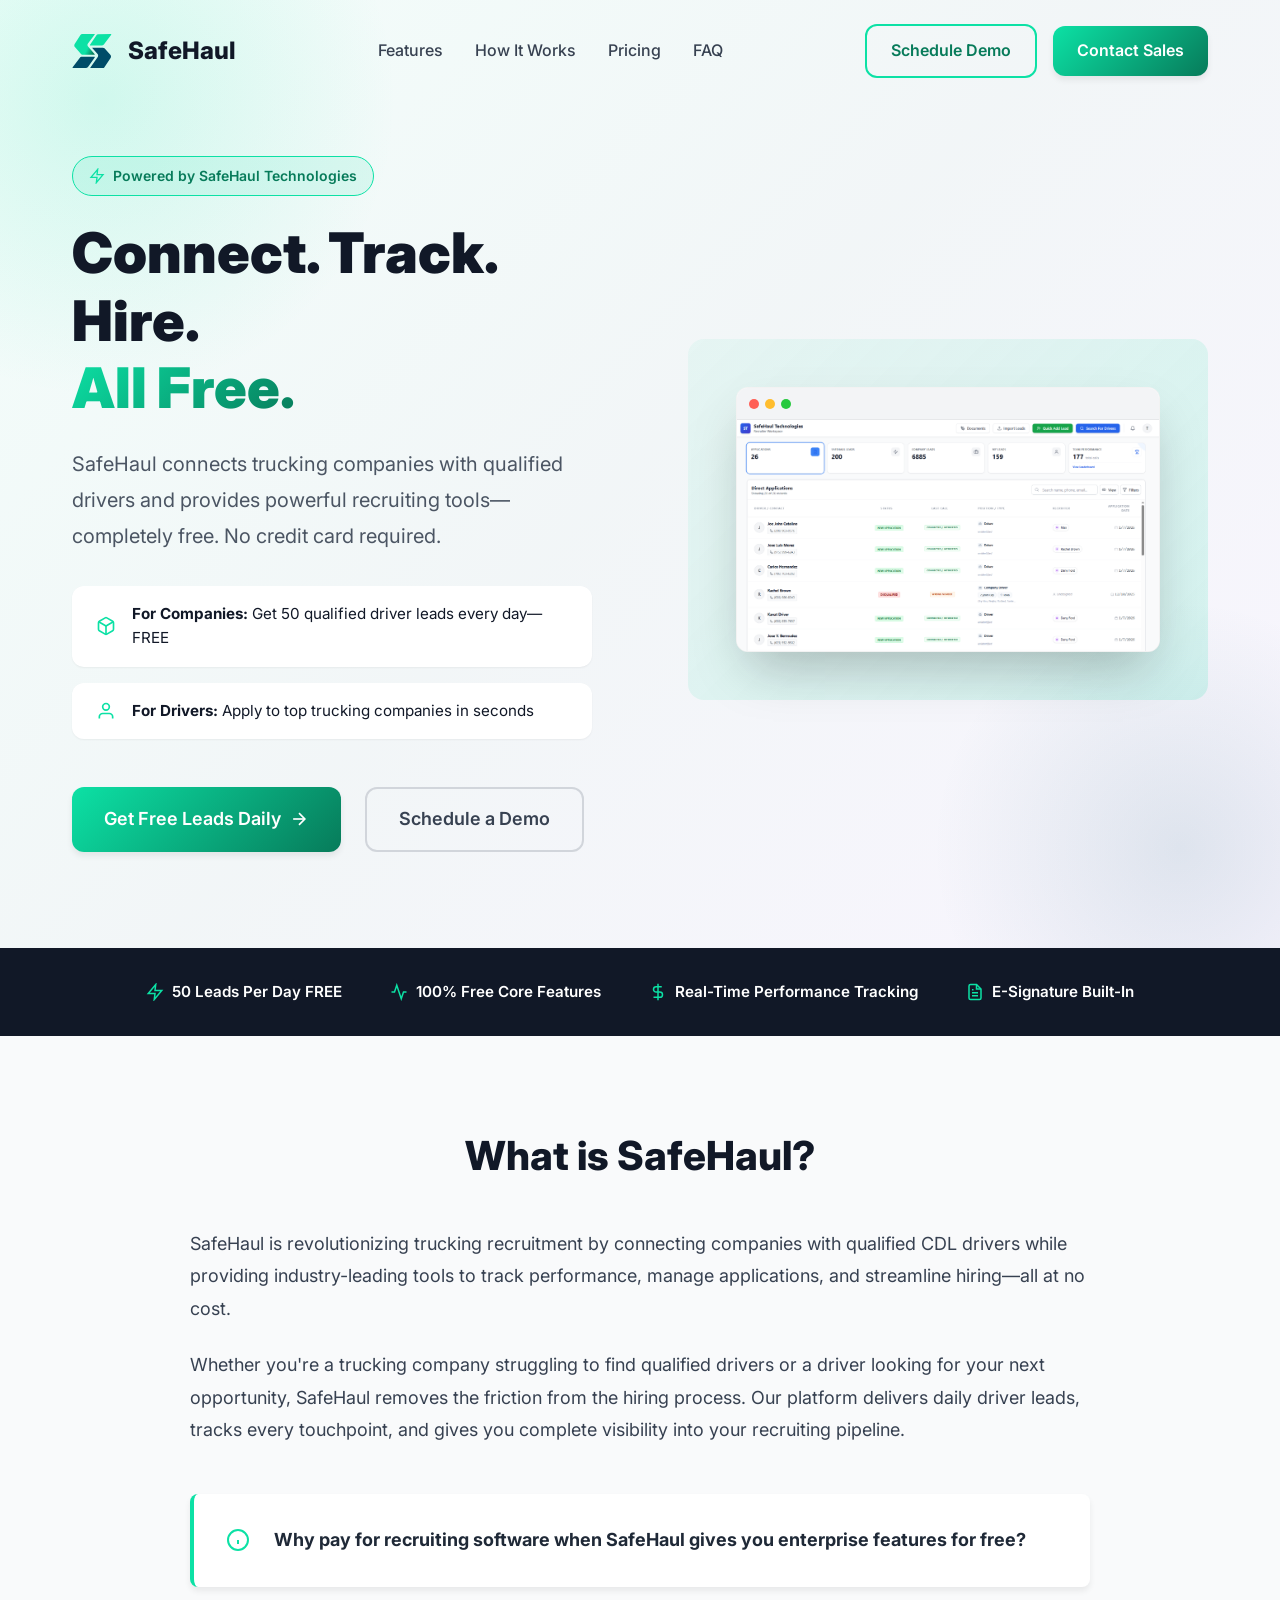
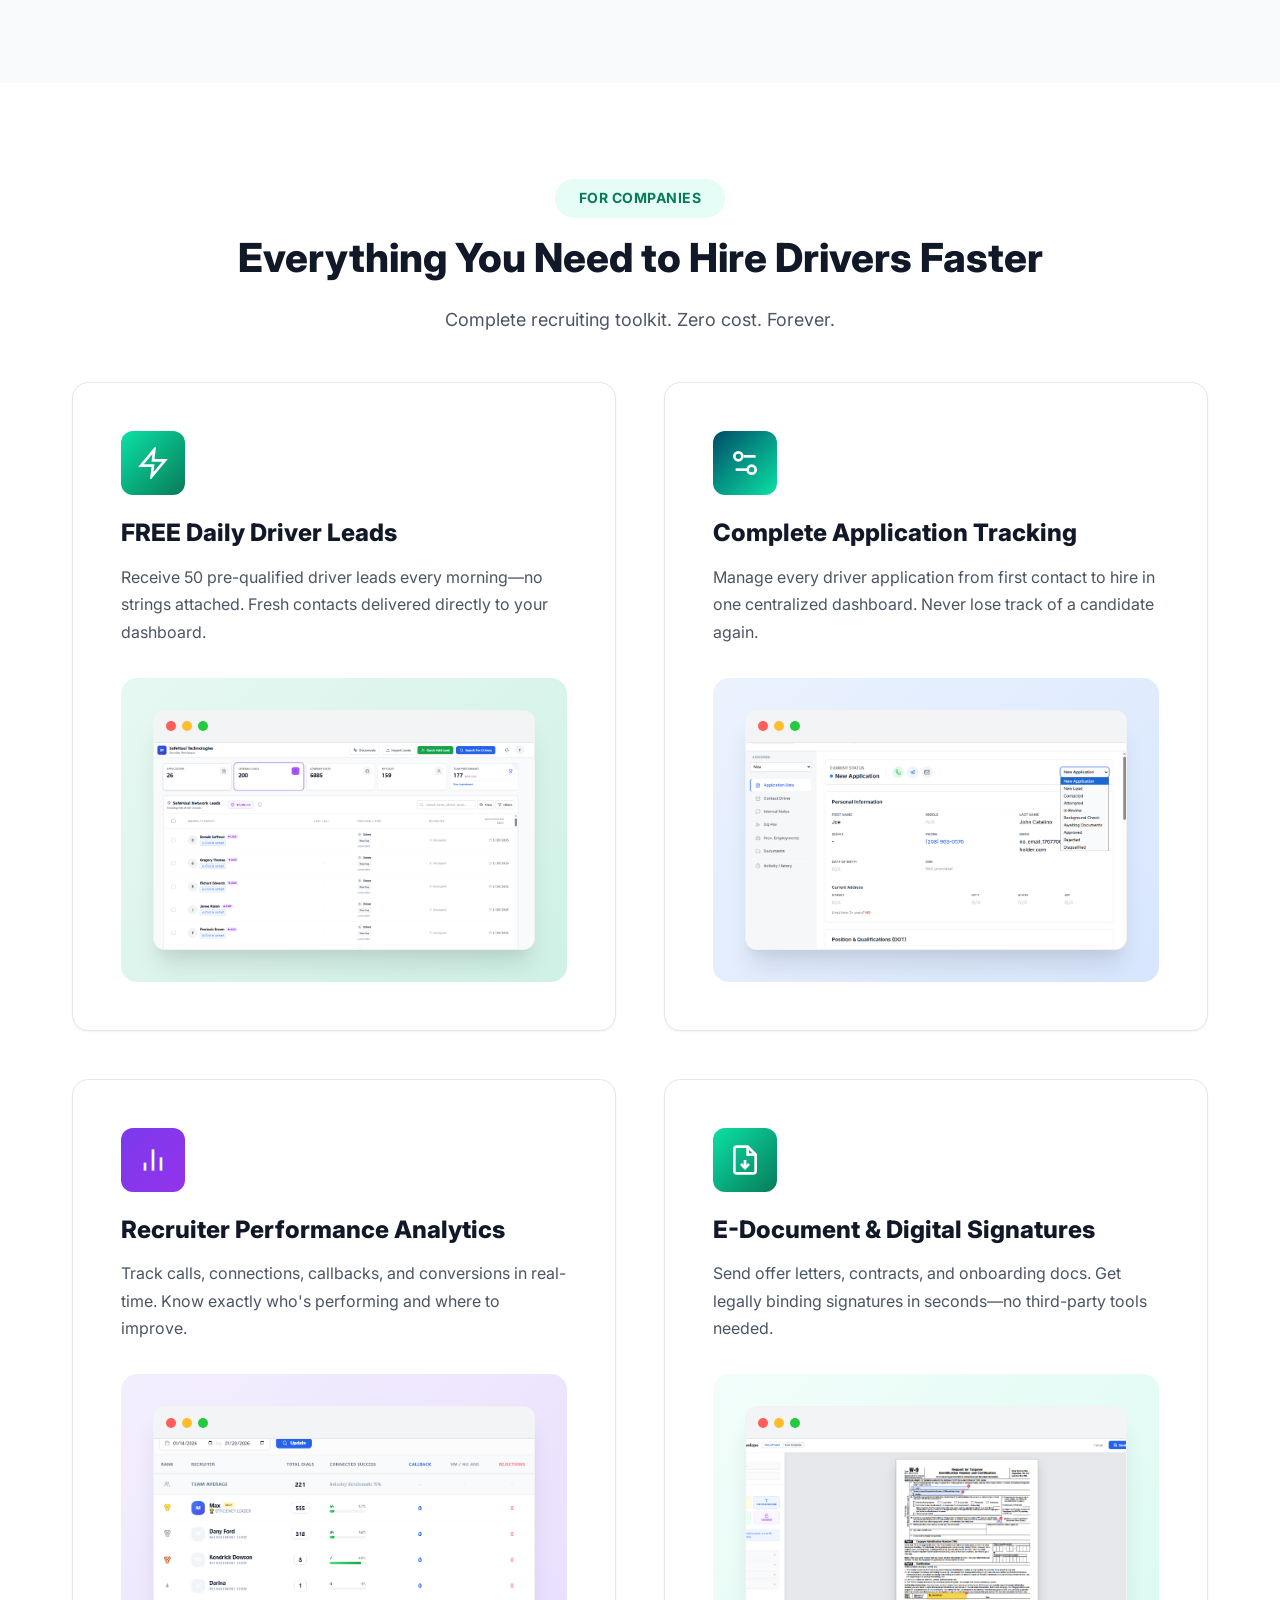
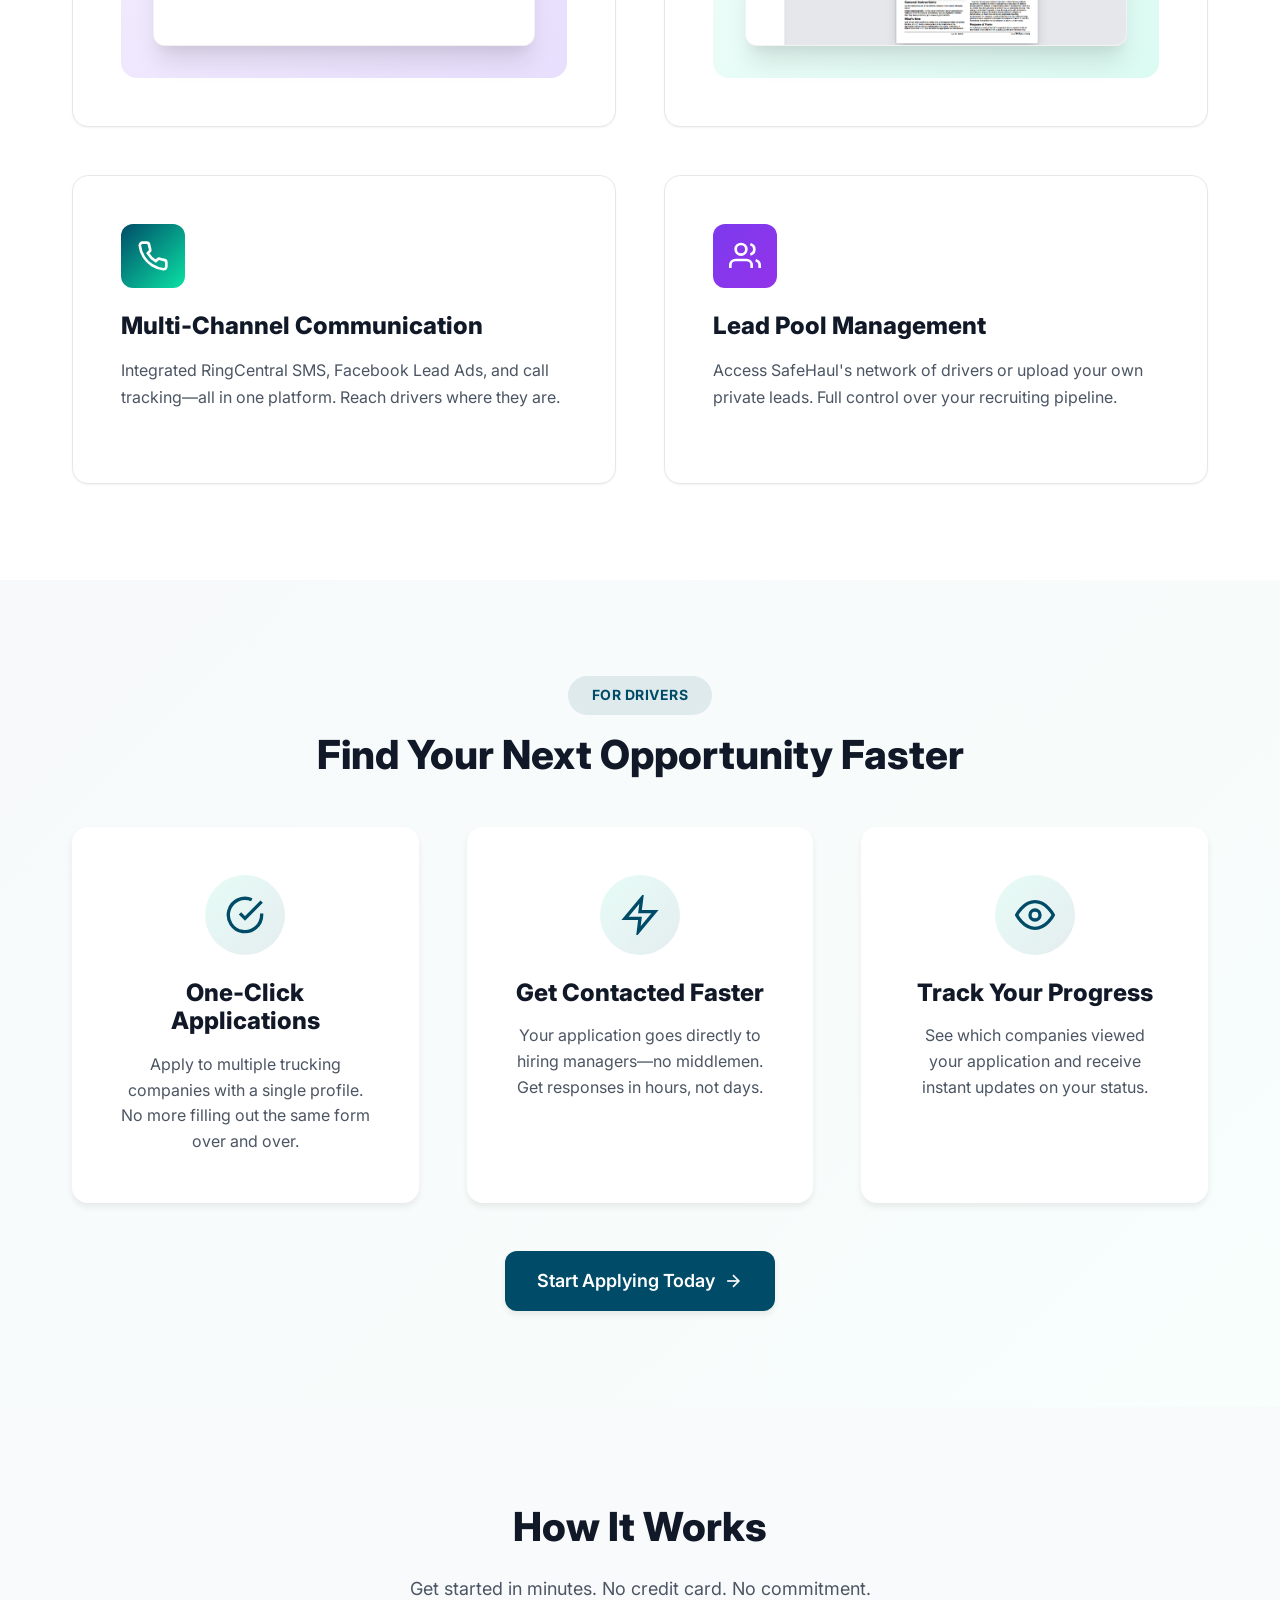
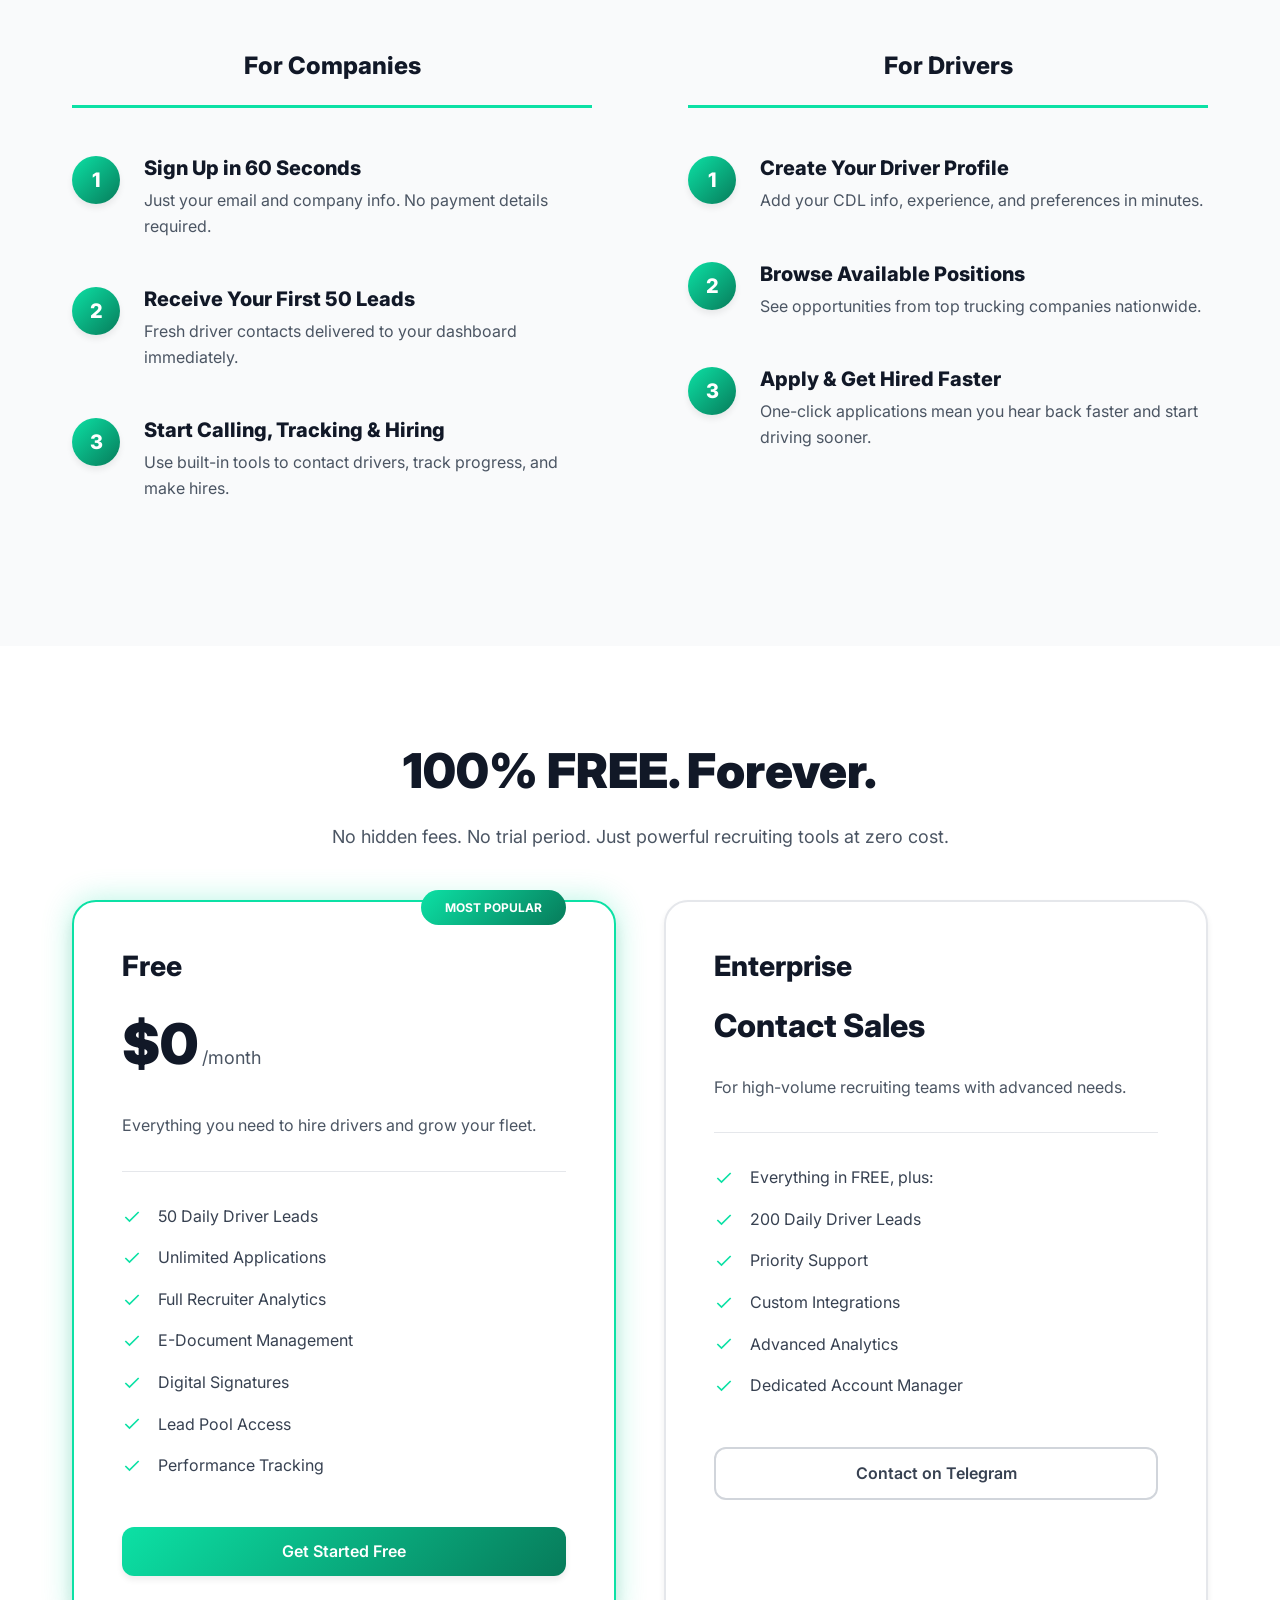
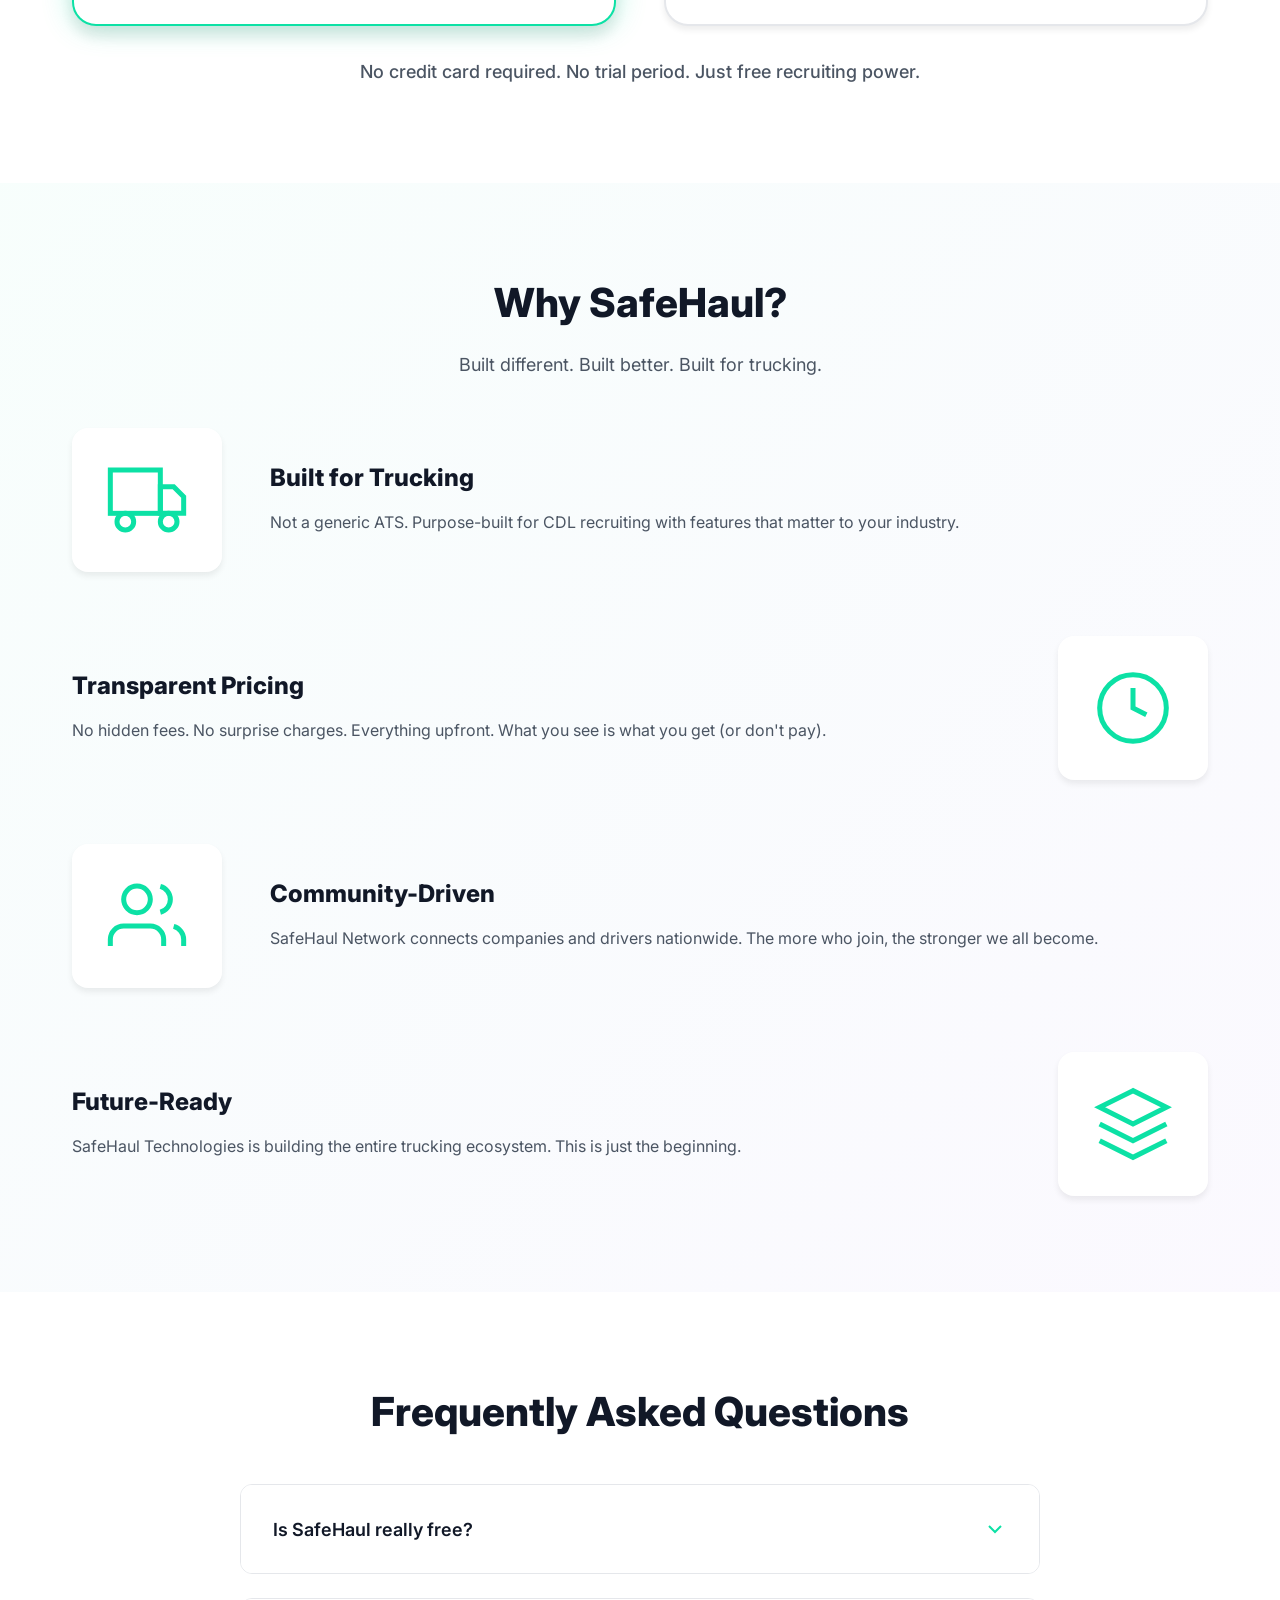
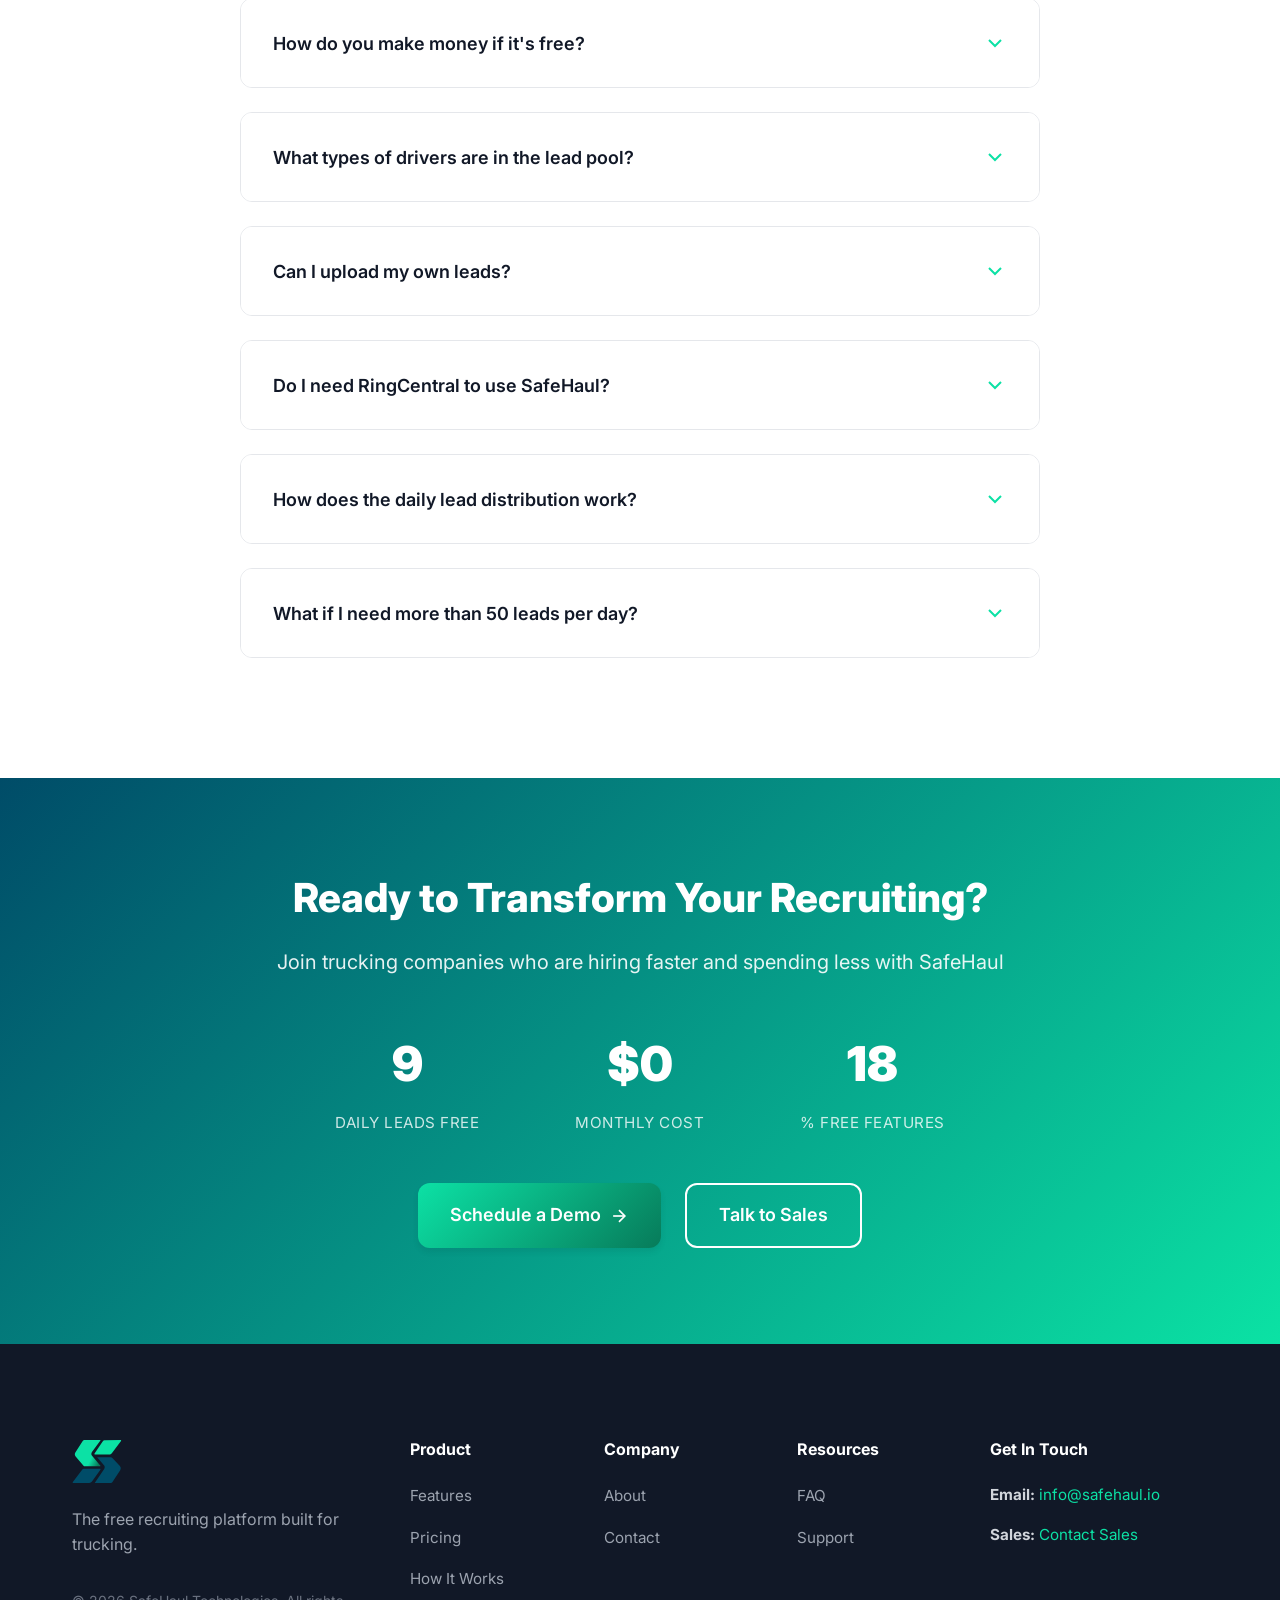
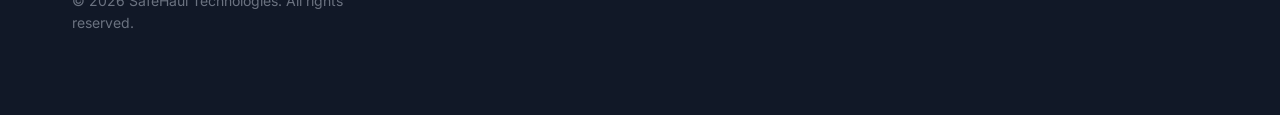
==== commit b8495e06: "some changes" ====
--- a/index.html
+++ b/index.html
@@ -43,10 +43,8 @@
             </div>
 
             <div class="nav-cta">
-                <a href="mailto:info@safehaul.io?subject=Demo Request&body=Hi SafeHaul Team,%0A%0AI'd like to schedule a demo of the SafeHaul platform.%0A%0ACompany Name:%0AYour Name:%0APhone:%0A%0AThank you!"
-                    class="btn btn-outline-primary">Schedule Demo</a>
-                <a href="https://t.me/tomr_robins0n" target="_blank" rel="noopener" class="btn btn-primary">Contact
-                    Sales</a>
+                <a href="javascript:void(0)" class="btn btn-outline-primary js-open-lead-modal">Schedule Demo</a>
+                <a href="javascript:void(0)" class="btn btn-primary js-open-lead-modal">Contact Sales</a>
             </div>
 
             <button class="mobile-menu-toggle" id="mobileMenuToggle" aria-label="Toggle menu">
@@ -102,7 +100,7 @@
                 </div>
 
                 <div class="hero-cta">
-                    <a href="https://t.me/tomr_robins0n" target="_blank" rel="noopener" class="btn btn-primary btn-lg">
+                    <a href="javascript:void(0)" class="btn btn-primary btn-lg js-open-lead-modal">
                         Get Free Leads Daily
                         <svg width="20" height="20" viewBox="0 0 24 24" fill="none" stroke="currentColor"
                             stroke-width="2">
@@ -110,14 +108,22 @@
                             <polyline points="12 5 19 12 12 19"></polyline>
                         </svg>
                     </a>
-                    <a href="mailto:info@safehaul.io?subject=Demo Request&body=Hi SafeHaul Team,%0A%0AI'd like to schedule a demo of the SafeHaul platform.%0A%0ACompany Name:%0AYour Name:%0APhone:%0A%0AThank you!"
-                        class="btn btn-outline btn-lg">Schedule a Demo</a>
+                    <a href="javascript:void(0)" class="btn btn-outline btn-lg js-open-lead-modal">Schedule a Demo</a>
                 </div>
             </div>
 
             <div class="hero-visual">
-                <img src="assets/images/hero-dashboard.png" alt="SafeHaul Dashboard Interface"
-                    style="width: 100%; border-radius: var(--radius-2xl); box-shadow: var(--shadow-xl);">
+                <div class="mockup-container bg-primary">
+                    <div class="mockup-window">
+                        <div class="mockup-header">
+                            <span class="mockup-dot red"></span>
+                            <span class="mockup-dot yellow"></span>
+                            <span class="mockup-dot green"></span>
+                        </div>
+                        <img src="assets/images/hero-dashboard.png" alt="SafeHaul Dashboard Interface"
+                            class="mockup-image">
+                    </div>
+                </div>
             </div>
         </div>
     </section>
@@ -211,8 +217,17 @@
                     <h3>FREE Daily Driver Leads</h3>
                     <p>Receive 50 pre-qualified driver leads every morning—no strings attached. Fresh contacts delivered
                         directly to your dashboard.</p>
-                    <img src="assets/images/feature-leads.png" alt="Driver Leads Dashboard"
-                        style="width: 100%; border-radius: var(--radius-md); margin-top: var(--space-md); box-shadow: var(--shadow-md);">
+                    <div class="mockup-container bg-emerald">
+                        <div class="mockup-window">
+                            <div class="mockup-header">
+                                <span class="mockup-dot red"></span>
+                                <span class="mockup-dot yellow"></span>
+                                <span class="mockup-dot green"></span>
+                            </div>
+                            <img src="assets/images/feature-leads.png" alt="Driver Leads Dashboard"
+                                class="mockup-image">
+                        </div>
+                    </div>
                 </div>
 
                 <!-- Feature 2: Application Tracking -->
@@ -229,8 +244,17 @@
                     <h3>Complete Application Tracking</h3>
                     <p>Manage every driver application from first contact to hire in one centralized dashboard. Never
                         lose track of a candidate again.</p>
-                    <img src="assets/images/feature-tracking.png" alt="Application Tracking Pipeline"
-                        style="width: 100%; border-radius: var(--radius-md); margin-top: var(--space-md); box-shadow: var(--shadow-md);">
+                    <div class="mockup-container bg-blue">
+                        <div class="mockup-window">
+                            <div class="mockup-header">
+                                <span class="mockup-dot red"></span>
+                                <span class="mockup-dot yellow"></span>
+                                <span class="mockup-dot green"></span>
+                            </div>
+                            <img src="assets/images/feature-tracking.png" alt="Application Tracking Pipeline"
+                                class="mockup-image">
+                        </div>
+                    </div>
                 </div>
 
                 <!-- Feature 3: Performance Analytics -->
@@ -246,8 +270,17 @@
                     <h3>Recruiter Performance Analytics</h3>
                     <p>Track calls, connections, callbacks, and conversions in real-time. Know exactly who's performing
                         and where to improve.</p>
-                    <img src="assets/images/feature-analytics.png" alt="Performance Analytics Dashboard"
-                        style="width: 100%; border-radius: var(--radius-md); margin-top: var(--space-md); box-shadow: var(--shadow-md);">
+                    <div class="mockup-container bg-purple">
+                        <div class="mockup-window">
+                            <div class="mockup-header">
+                                <span class="mockup-dot red"></span>
+                                <span class="mockup-dot yellow"></span>
+                                <span class="mockup-dot green"></span>
+                            </div>
+                            <img src="assets/images/feature-analytics.png" alt="Performance Analytics Dashboard"
+                                class="mockup-image">
+                        </div>
+                    </div>
                 </div>
 
                 <!-- Feature 4: E-Documents -->
@@ -264,8 +297,17 @@
                     <h3>E-Document & Digital Signatures</h3>
                     <p>Send offer letters, contracts, and onboarding docs. Get legally binding signatures in seconds—no
                         third-party tools needed.</p>
-                    <img src="assets/images/feature-documents.png" alt="Digital Signature Interface"
-                        style="width: 100%; border-radius: var(--radius-md); margin-top: var(--space-md); box-shadow: var(--shadow-md);">
+                    <div class="mockup-container bg-primary">
+                        <div class="mockup-window">
+                            <div class="mockup-header">
+                                <span class="mockup-dot red"></span>
+                                <span class="mockup-dot yellow"></span>
+                                <span class="mockup-dot green"></span>
+                            </div>
+                            <img src="assets/images/feature-documents.png" alt="Digital Signature Interface"
+                                class="mockup-image">
+                        </div>
+                    </div>
                 </div>
 
                 <!-- Feature 5: Multi-Channel Communication -->
@@ -562,8 +604,8 @@
                         </li>
                     </ul>
 
-                    <a href="https://t.me/tomr_robins0n" target="_blank" rel="noopener"
-                        class="btn btn-outline btn-block">Contact on Telegram</a>
+                    <a href="javascript:void(0)" class="btn btn-outline btn-block js-open-lead-modal">Contact on
+                        Telegram</a>
                 </div>
             </div>
 
@@ -786,8 +828,7 @@
                 </div>
 
                 <div class="final-cta-buttons">
-                    <a href="mailto:info@safehaul.io?subject=Demo Request&body=Hi SafeHaul Team,%0A%0AI'd like to schedule a demo of the SafeHaul platform.%0A%0ACompany Name:%0AYour Name:%0APhone:%0A%0AThank you!"
-                        class="btn btn-primary btn-lg">
+                    <a href="javascript:void(0)" class="btn btn-primary btn-lg js-open-lead-modal">
                         Schedule a Demo
                         <svg width="20" height="20" viewBox="0 0 24 24" fill="none" stroke="currentColor"
                             stroke-width="2">
@@ -795,7 +836,7 @@
                             <polyline points="12 5 19 12 12 19"></polyline>
                         </svg>
                     </a>
-                    <a href="https://t.me/tomr_robins0n" target="_blank" rel="noopener" class="btn btn-outline btn-lg">
+                    <a href="javascript:void(0)" class="btn btn-outline btn-lg js-open-lead-modal">
                         Talk to Sales
                     </a>
                 </div>
@@ -841,15 +882,83 @@
                 <div class="footer-contact">
                     <h4>Get In Touch</h4>
                     <p><strong>Email:</strong> <a href="mailto:info@safehaul.io">info@safehaul.io</a></p>
-                    <p><strong>Sales:</strong> <a href="https://t.me/tomr_robins0n" target="_blank"
-                            rel="noopener">Telegram</a></p>
+                    <p><strong>Sales:</strong> <a href="javascript:void(0)" class="js-open-lead-modal">Contact Sales</a>
+                    </p>
                 </div>
             </div>
         </div>
     </footer>
+
+    <!-- LEAD GENERATION MODAL -->
+    <div id="leadModal" class="modal-overlay">
+        <div class="modal-container">
+            <button class="modal-close" id="closeModal" aria-label="Close modal">&times;</button>
+            <div class="modal-header">
+                <h3>Get Started with SafeHaul</h3>
+                <p>Fill out the form below and we'll be in touch shortly.</p>
+            </div>
+            <form id="leadForm" class="modal-form">
+                <div class="form-group">
+                    <label for="fullName">Full Name</label>
+                    <input type="text" id="fullName" name="fullName" placeholder="John Doe" required>
+                </div>
+                <div class="form-group">
+                    <label for="workEmail">Work Email</label>
+                    <input type="email" id="workEmail" name="workEmail" placeholder="john@company.com" required>
+                </div>
+                <div class="form-row">
+                    <div class="form-group">
+                        <label for="companyName">Company Name</label>
+                        <input type="text" id="companyName" name="companyName" placeholder="SafeHaul Logistics"
+                            required>
+                    </div>
+                    <div class="form-group">
+                        <label for="companySize">Company Size</label>
+                        <select id="companySize" name="companySize" required>
+                            <option value="" disabled selected>Select size</option>
+                            <option value="1-10">1-10 drivers</option>
+                            <option value="11-50">11-50 drivers</option>
+                            <option value="51-200">51-200 drivers</option>
+                            <option value="201+">201+ drivers</option>
+                        </select>
+                    </div>
+                </div>
+                <div class="form-group">
+                    <label for="phone">Phone Number (Optional)</label>
+                    <input type="tel" id="phone" name="phone" placeholder="+1 (555) 000-0000">
+                </div>
+                <div class="form-group">
+                    <label for="primaryGoal">Primary Goal</label>
+                    <select id="primaryGoal" name="primaryGoal" required>
+                        <option value="" disabled selected>What are you looking for?</option>
+                        <option value="Get Leads">Get 50 Daily Leads</option>
+                        <option value="Manage Apps">Manage Applications</option>
+                        <option value="E-Docs">E-Signature & Documents</option>
+                        <option value="Other">Other / Talk to Sales</option>
+                    </select>
+                </div>
+                <button type="submit" class="btn btn-primary btn-block btn-lg">Request Access</button>
+                <div id="formStatus" class="form-status"></div>
+            </form>
+
+            <div id="successMessage" class="modal-success" style="display: none;">
+                <div class="success-icon">
+                    <svg width="64" height="64" viewBox="0 0 24 24" fill="none" stroke="currentColor" stroke-width="2">
+                        <path d="M22 11.08V12a10 10 0 1 1-5.93-9.14"></path>
+                        <polyline points="22 4 12 14.01 9 11.01"></polyline>
+                    </svg>
+                </div>
+                <h3>Request Sent!</h3>
+                <p>Thank you for your interest. Our team will contact you via email or phone within 24 hours.</p>
+                <button type="button" class="btn btn-outline" id="successClose">Close Window</button>
+            </div>
+        </div>
+    </div>
 
     <!-- JavaScript -->
     <script src="assets/js/main.js"></script>
+    <script src="assets/js/contact-form.js"></script>
+    <script src="assets/js/zoom.js"></script>
 </body>
 
 </html>
--- a/assets/css/styles.css
+++ b/assets/css/styles.css
@@ -1376,4 +1376,298 @@
 
 .mb-xl {
     margin-bottom: var(--space-xl);
+}
+
+/* MODAL STYLES */
+.modal-overlay {
+    position: fixed;
+    top: 0;
+    left: 0;
+    width: 100%;
+    height: 100%;
+    background: rgba(0, 0, 0, 0.4);
+    backdrop-filter: blur(8px);
+    display: flex;
+    align-items: center;
+    justify-content: center;
+    z-index: 2000;
+    opacity: 0;
+    visibility: hidden;
+    transition: all 0.3s cubic-bezier(0.4, 0, 0.2, 1);
+}
+
+.modal-overlay.active {
+    opacity: 1;
+    visibility: visible;
+}
+
+.modal-container {
+    background: rgba(255, 255, 255, 0.95);
+    width: 90%;
+    max-width: 500px;
+    padding: var(--space-xl);
+    border-radius: var(--radius-2xl);
+    box-shadow: 0 25px 50px -12px rgba(0, 76, 104, 0.25);
+    position: relative;
+    transform: translateY(20px) scale(0.95);
+    transition: all 0.4s cubic-bezier(0.34, 1.56, 0.64, 1);
+    max-height: 90vh;
+    overflow-y: auto;
+}
+
+.modal-overlay.active .modal-container {
+    transform: translateY(0) scale(1);
+}
+
+.modal-close {
+    position: absolute;
+    top: var(--space-md);
+    right: var(--space-md);
+    background: none;
+    border: none;
+    font-size: 28px;
+    color: var(--color-text-light);
+    cursor: pointer;
+    line-height: 1;
+    transition: color 0.2s;
+    width: 32px;
+    height: 32px;
+    display: flex;
+    align-items: center;
+    justify-content: center;
+    border-radius: 50%;
+}
+
+.modal-close:hover {
+    color: var(--color-primary);
+    background: rgba(12, 225, 165, 0.1);
+}
+
+.modal-header {
+    text-align: center;
+    margin-bottom: var(--space-xl);
+}
+
+.modal-header h3 {
+    font-size: 24px;
+    color: var(--color-primary-dark);
+    margin-bottom: var(--space-xs);
+}
+
+.modal-header p {
+    color: var(--color-text-light);
+    font-size: 14px;
+}
+
+.modal-form .form-group {
+    margin-bottom: var(--space-md);
+}
+
+.modal-form .form-row {
+    display: grid;
+    grid-template-columns: 1fr 1fr;
+    gap: var(--space-md);
+}
+
+.modal-form label {
+    display: block;
+    font-size: 14px;
+    font-weight: 600;
+    color: var(--color-primary-dark);
+    margin-bottom: var(--space-xs);
+}
+
+.modal-form input,
+.modal-form select,
+.modal-form textarea {
+    width: 100%;
+    padding: 12px 16px;
+    border: 1px solid rgba(0, 76, 104, 0.1);
+    border-radius: var(--radius-lg);
+    font-size: 15px;
+    transition: all 0.2s;
+    background: white;
+}
+
+.modal-form input:focus,
+.modal-form select:focus {
+    outline: none;
+    border-color: var(--color-primary);
+    box-shadow: 0 0 0 4px rgba(12, 225, 165, 0.1);
+}
+
+.form-status {
+    margin-top: var(--space-sm);
+    font-size: 13px;
+    text-align: center;
+    min-height: var(--space-lg);
+}
+
+.form-status.error {
+    color: #ef4444;
+}
+
+.form-status.loading {
+    color: var(--color-primary);
+}
+
+/* Success State */
+.modal-success {
+    text-align: center;
+    padding: var(--space-xl) 0;
+}
+
+.success-icon {
+    width: 80px;
+    height: 80px;
+    background: rgba(12, 225, 165, 0.1);
+    color: var(--color-primary);
+    border-radius: 50%;
+    display: flex;
+    align-items: center;
+    justify-content: center;
+    margin: 0 auto var(--space-lg);
+}
+
+.modal-success h3 {
+    color: var(--color-primary-dark);
+    margin-bottom: var(--space-sm);
+}
+
+.modal-success p {
+    color: var(--color-text-light);
+    margin-bottom: var(--space-xl);
+}
+
+@media (max-width: 640px) {
+    .modal-form .form-row {
+        grid-template-columns: 1fr;
+    }
+}
+
+/* MOCKUP SYSTEM */
+.mockup-container {
+    margin-top: var(--space-lg);
+    padding: var(--space-lg);
+    border-radius: var(--radius-xl);
+    display: flex;
+    align-items: center;
+    justify-content: center;
+    transition: all var(--transition-base);
+}
+
+.mockup-container.bg-emerald {
+    background: linear-gradient(135deg, rgba(16, 185, 129, 0.1) 0%, rgba(16, 185, 129, 0.2) 100%);
+}
+
+.mockup-container.bg-blue {
+    background: linear-gradient(135deg, rgba(59, 130, 246, 0.1) 0%, rgba(59, 130, 246, 0.2) 100%);
+}
+
+.mockup-container.bg-purple {
+    background: linear-gradient(135deg, rgba(139, 92, 246, 0.1) 0%, rgba(139, 92, 246, 0.2) 100%);
+}
+
+.mockup-container.bg-primary {
+    background: linear-gradient(135deg, rgba(12, 225, 165, 0.05) 0%, rgba(12, 225, 165, 0.15) 100%);
+}
+
+.mockup-window {
+    width: 100%;
+    background: var(--color-white);
+    border-radius: var(--radius-lg);
+    overflow: hidden;
+    box-shadow: 0 20px 25px -5px rgba(0, 0, 0, 0.1), 0 10px 10px -5px rgba(0, 0, 0, 0.04);
+    border: 1px solid rgba(0, 0, 0, 0.05);
+    /* Sizing Normalization */
+    height: 240px;
+    display: flex;
+    flex-direction: column;
+}
+
+.mockup-header {
+    height: 32px;
+    background: #f3f4f6;
+    display: flex;
+    align-items: center;
+    gap: 6px;
+    padding: 0 12px;
+    border-bottom: 1px solid rgba(0, 0, 0, 0.05);
+    flex-shrink: 0;
+}
+
+.mockup-dot {
+    width: 10px;
+    height: 10px;
+    border-radius: 50%;
+}
+
+.mockup-dot.red {
+    background: #ff5f56;
+}
+
+.mockup-dot.yellow {
+    background: #ffbd2e;
+}
+
+.mockup-dot.green {
+    background: #27c93f;
+}
+
+.mockup-image {
+    width: 100%;
+    height: 100%;
+    object-fit: cover;
+    display: block;
+    cursor: zoom-in;
+    transition: transform 0.3s ease;
+}
+
+.mockup-image:hover {
+    transform: scale(1.02);
+}
+
+.hero-visual .mockup-container {
+    padding: var(--space-xl);
+}
+
+.hero-visual .mockup-window {
+    height: auto;
+    aspect-ratio: 16 / 10;
+    box-shadow: 0 25px 50px -12px rgba(0, 0, 0, 0.25);
+}
+
+/* LIQUID ZOOM SYSTEM */
+.zoom-overlay {
+    position: fixed;
+    inset: 0;
+    background: rgba(255, 255, 255, 0.8);
+    backdrop-filter: blur(20px);
+    -webkit-backdrop-filter: blur(20px);
+    z-index: 2000;
+    opacity: 0;
+    visibility: hidden;
+    transition: all 0.4s cubic-bezier(0.4, 0, 0.2, 1);
+    display: flex;
+    align-items: center;
+    justify-content: center;
+    cursor: zoom-out;
+}
+
+.zoom-overlay.active {
+    opacity: 1;
+    visibility: visible;
+}
+
+.zoom-img {
+    max-width: 90vw;
+    max-height: 80vh;
+    border-radius: var(--radius-xl);
+    box-shadow: 0 30px 60px -12px rgba(0, 0, 0, 0.3);
+    transform: scale(0.9);
+    transition: transform 0.5s cubic-bezier(0.34, 1.56, 0.64, 1);
+}
+
+.zoom-overlay.active .zoom-img {
+    transform: scale(1);
 }
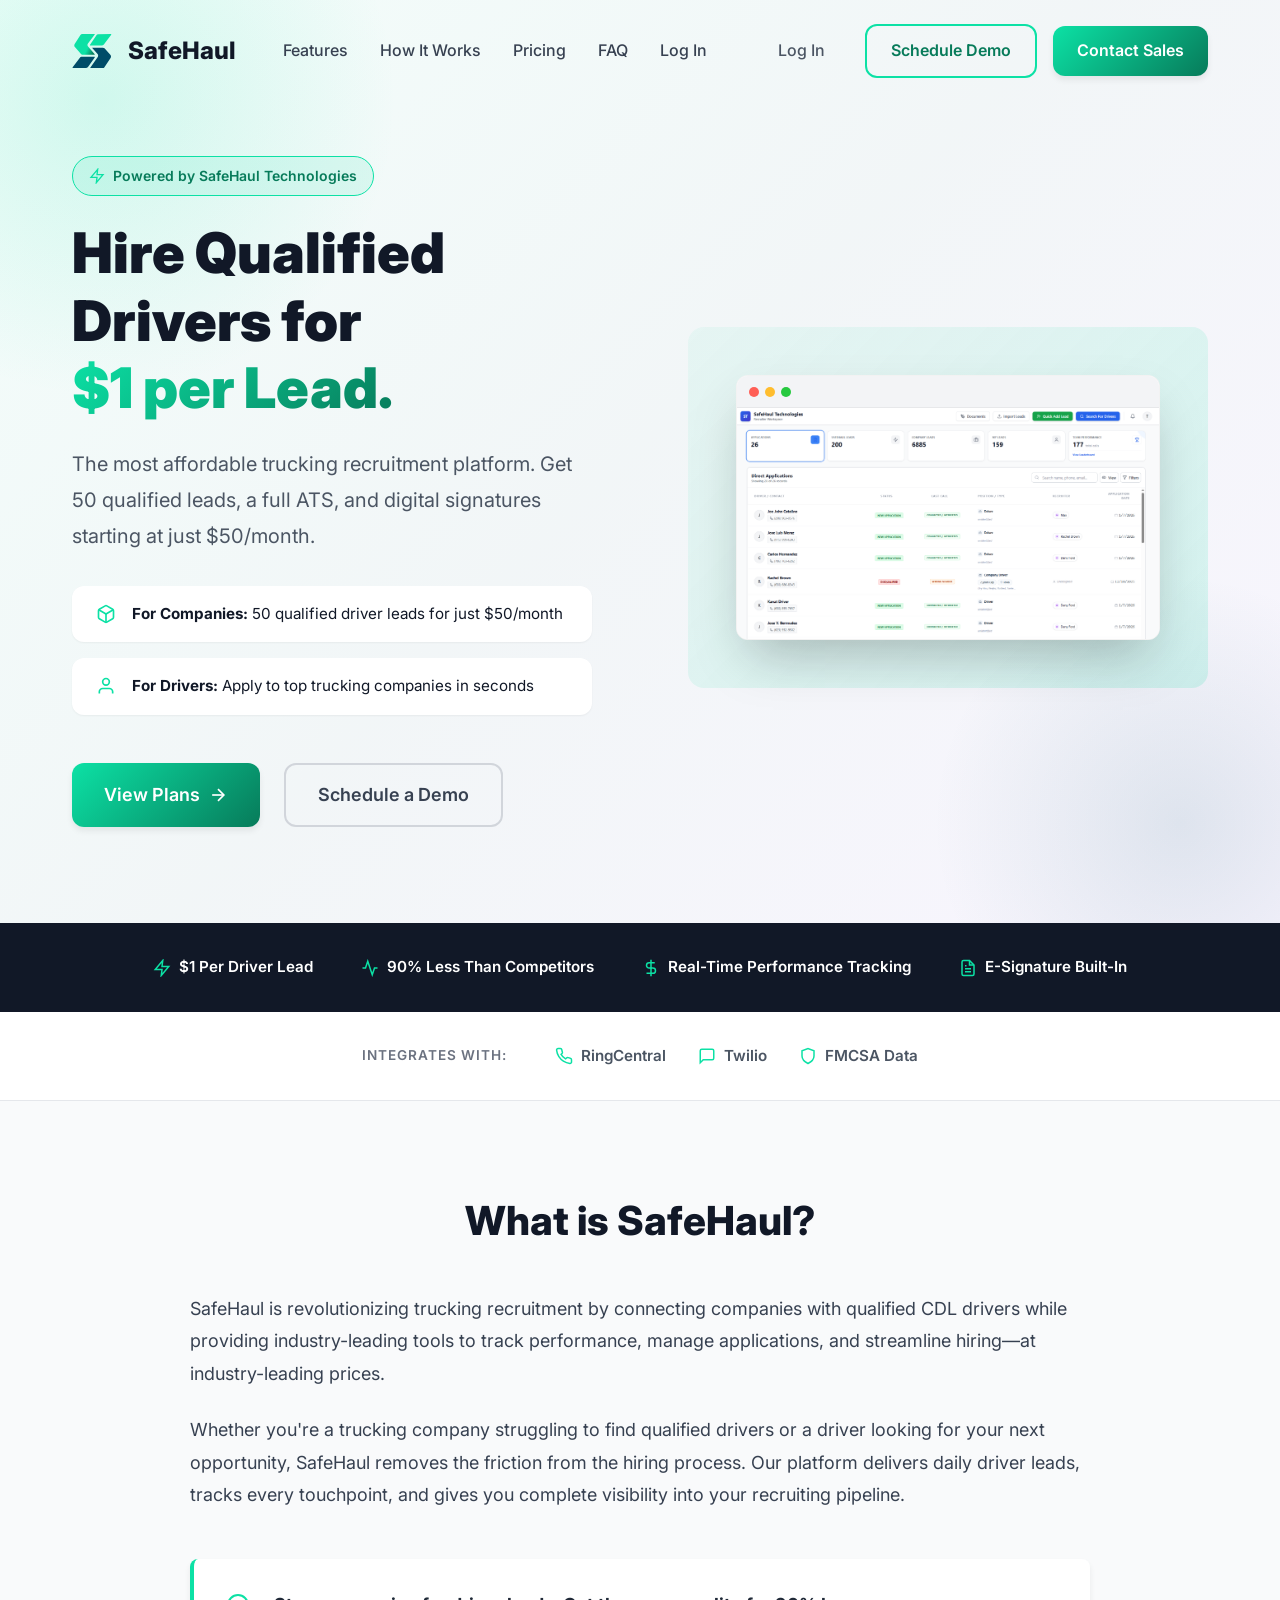
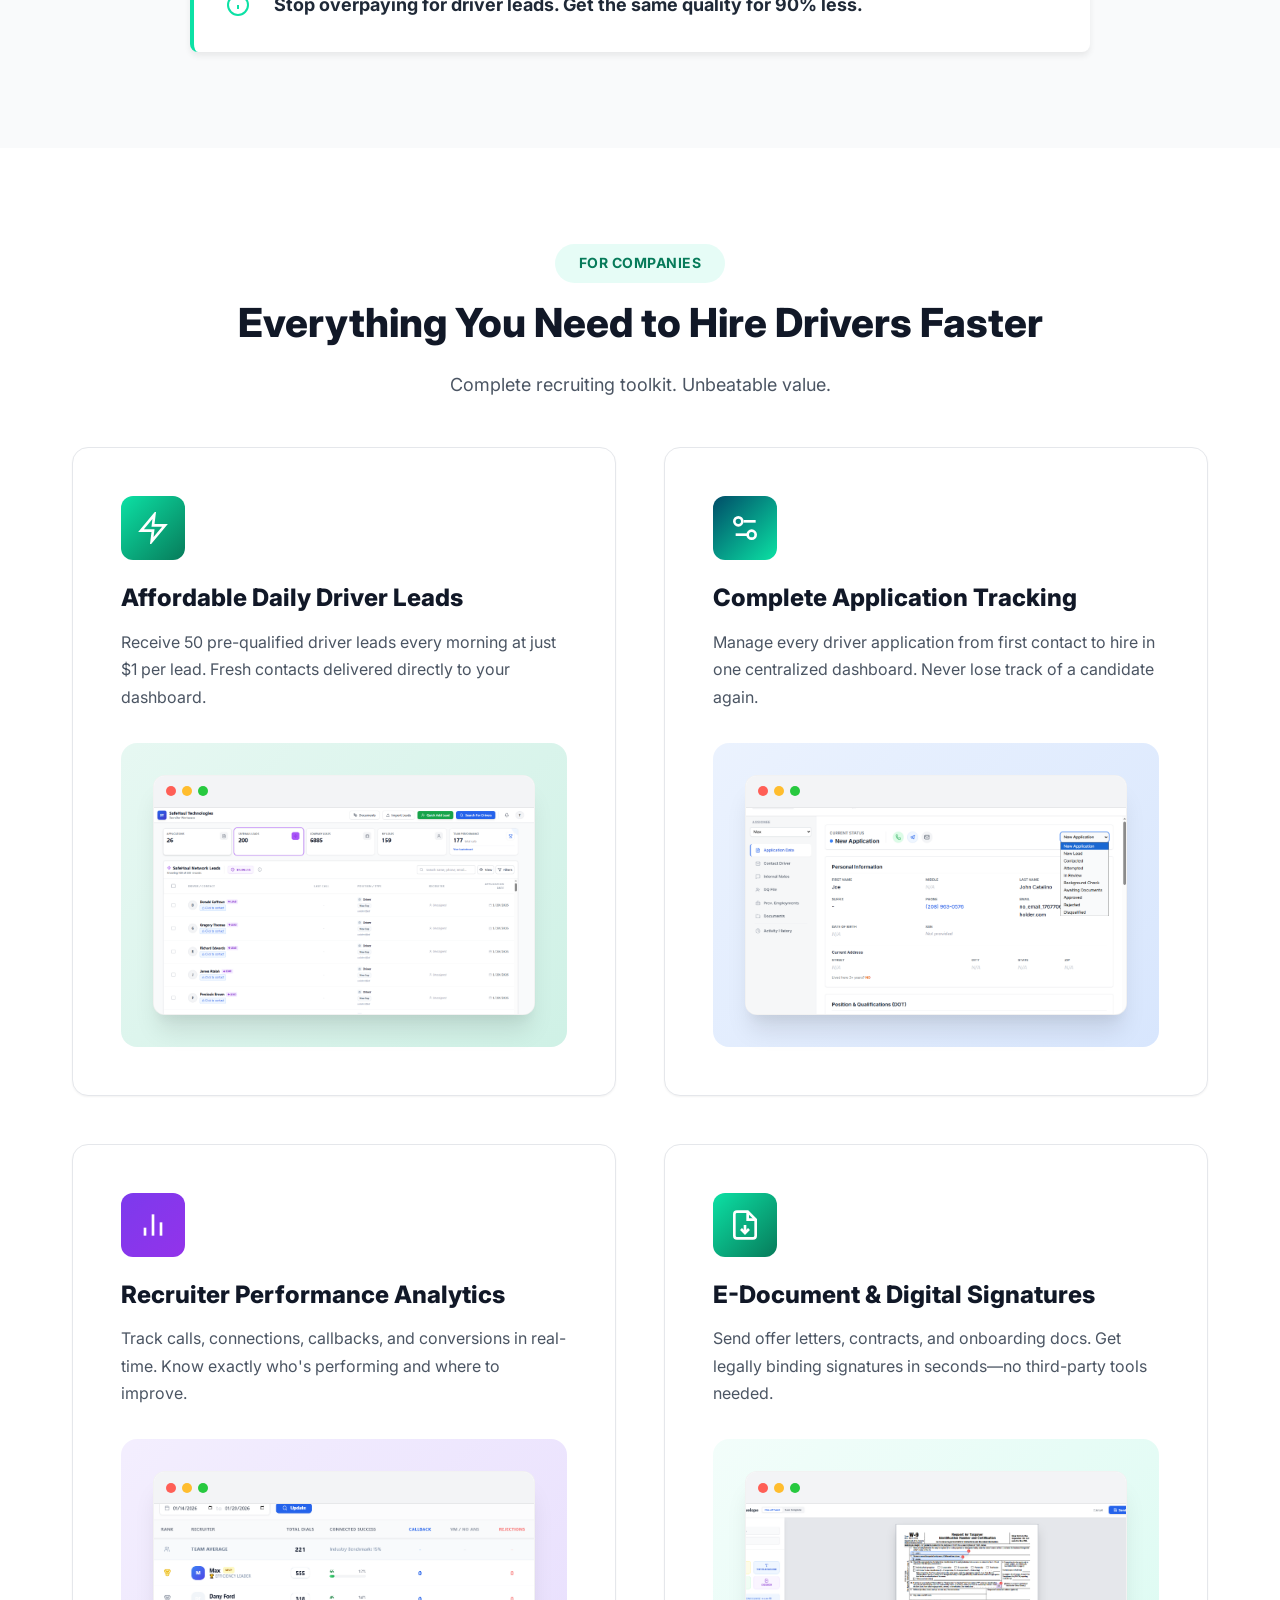
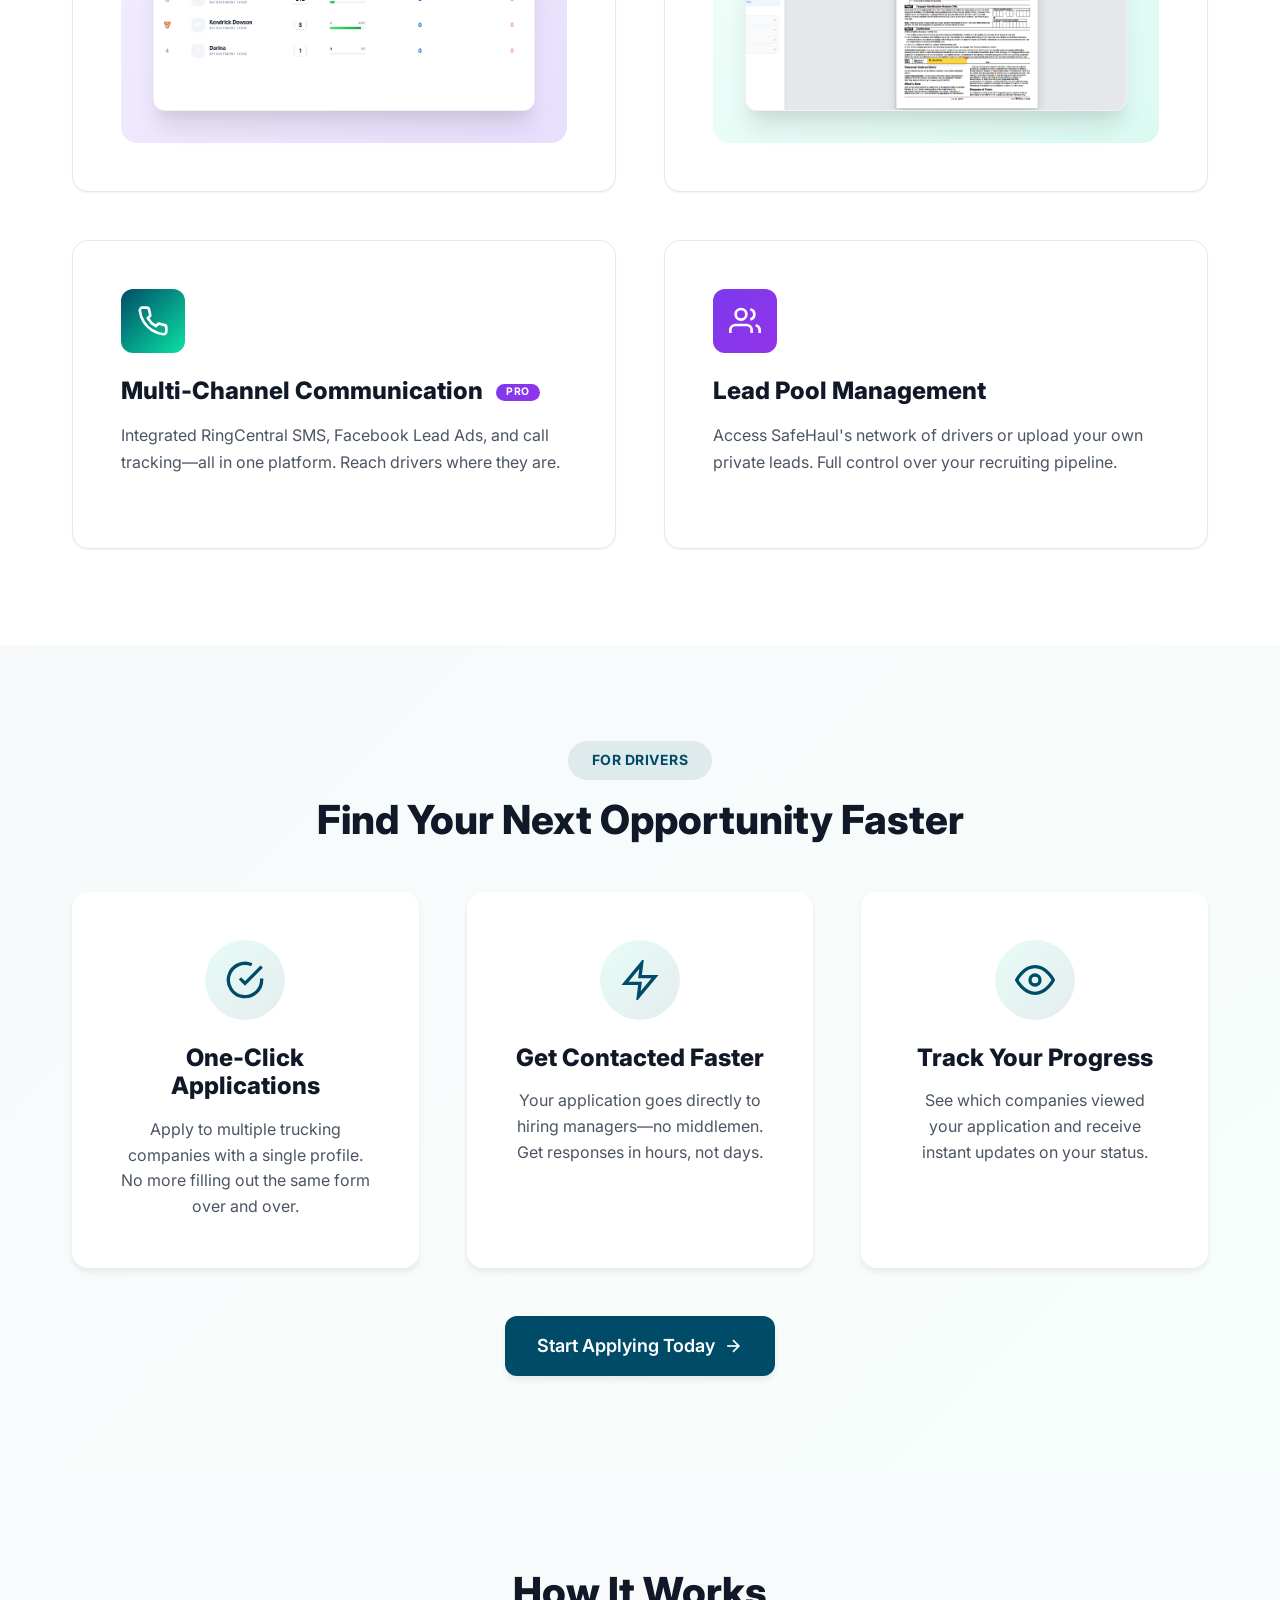
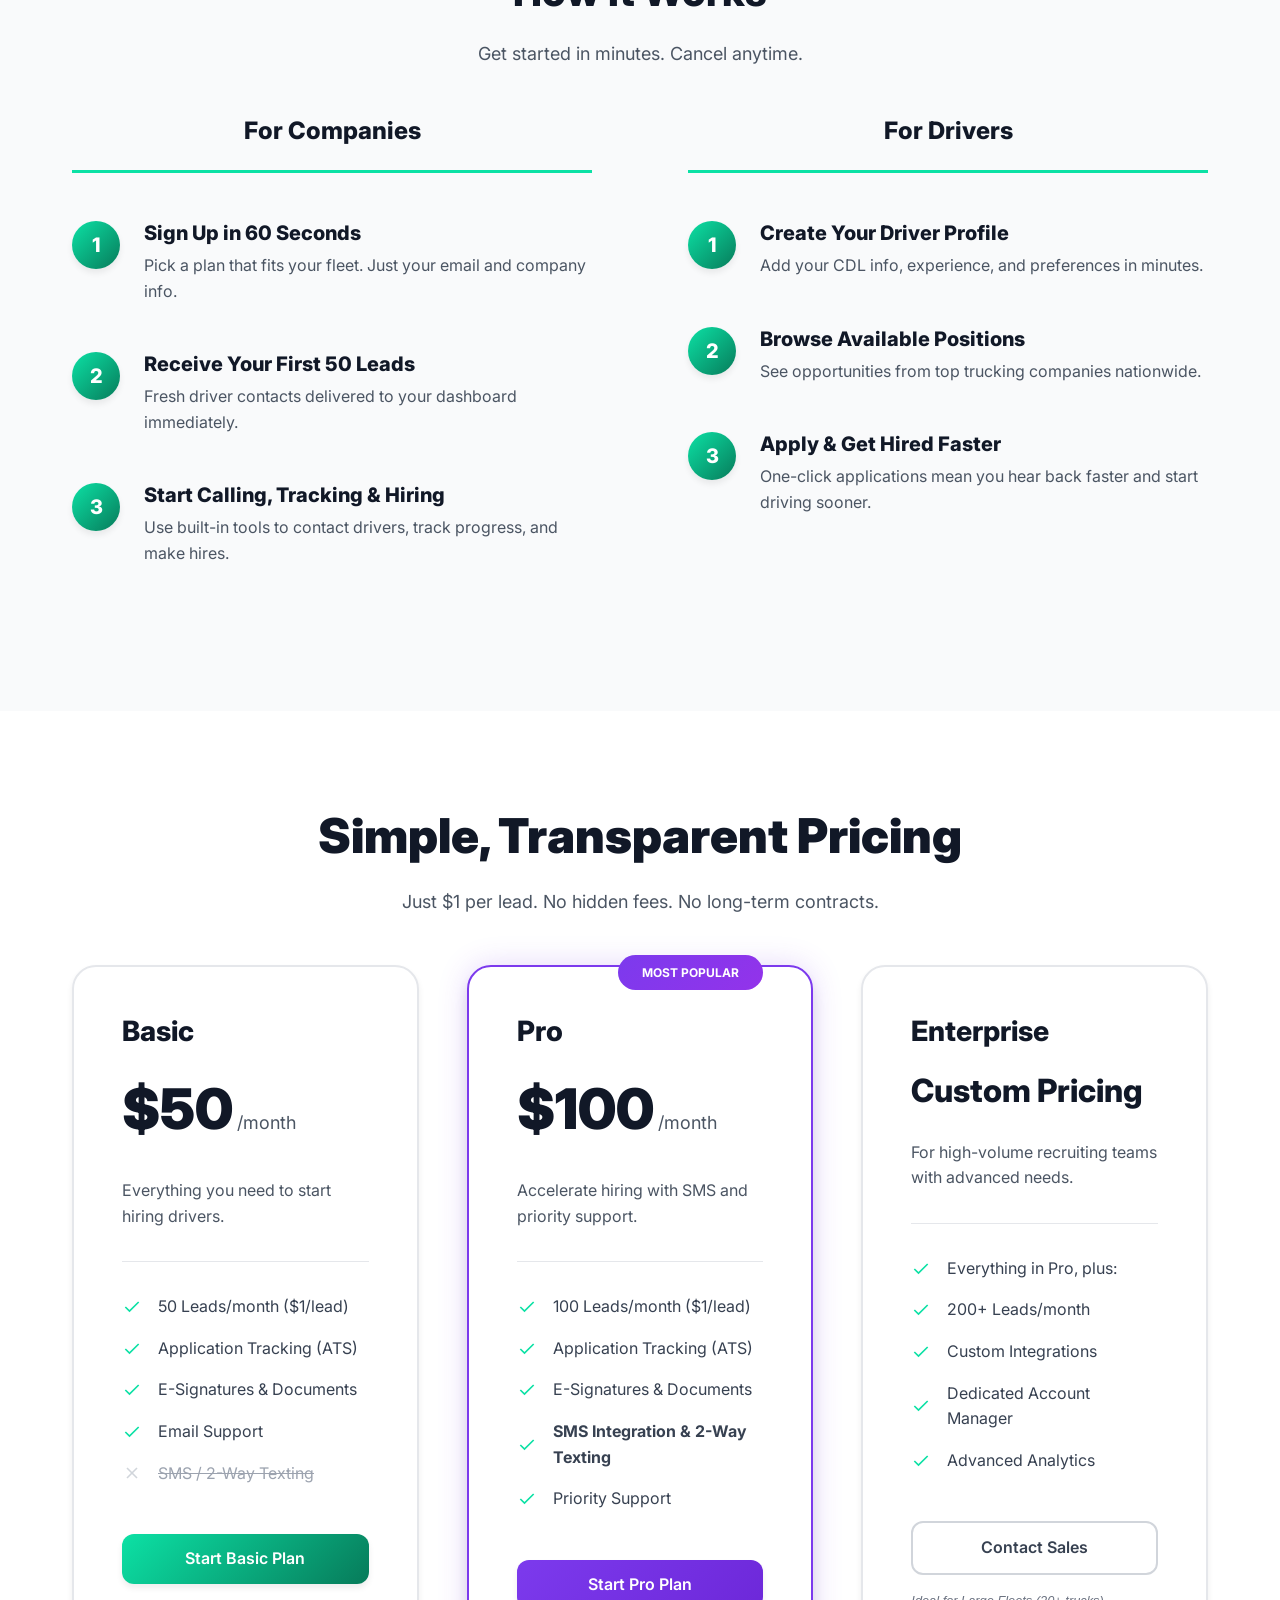
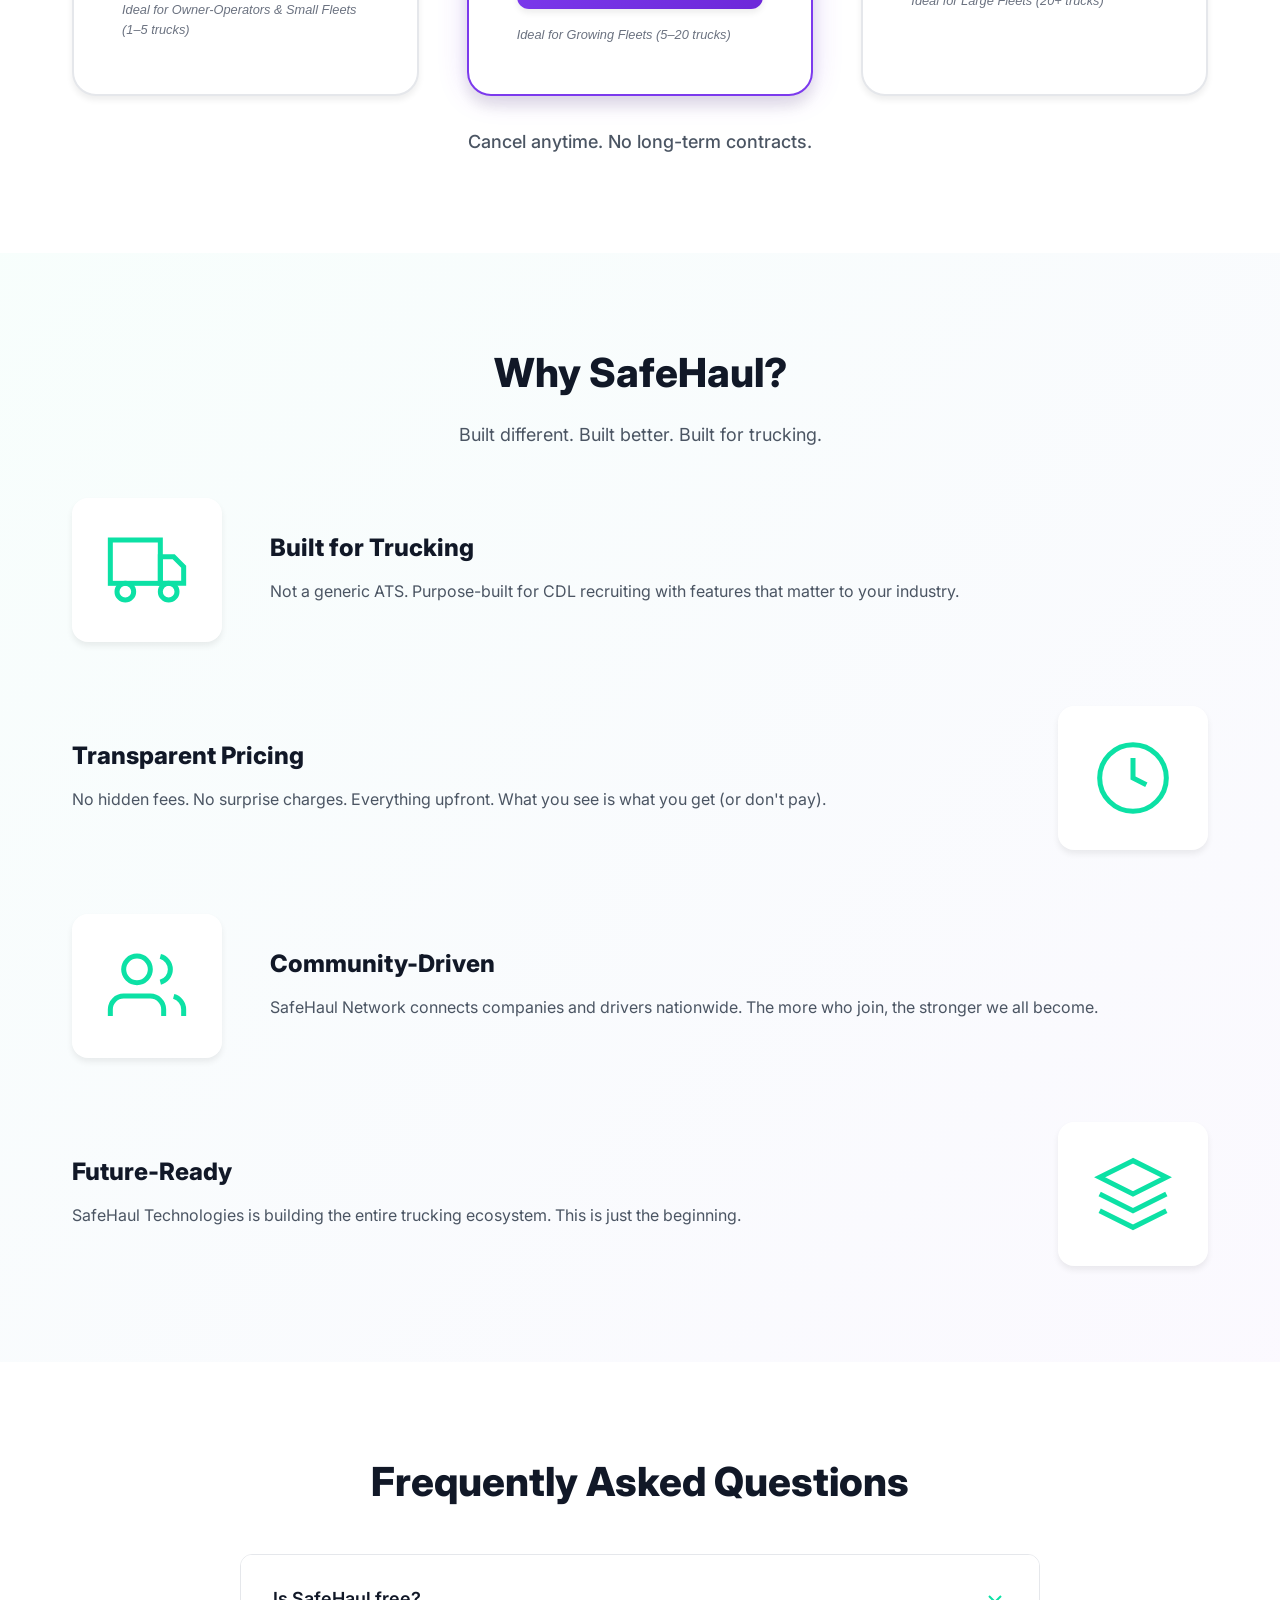
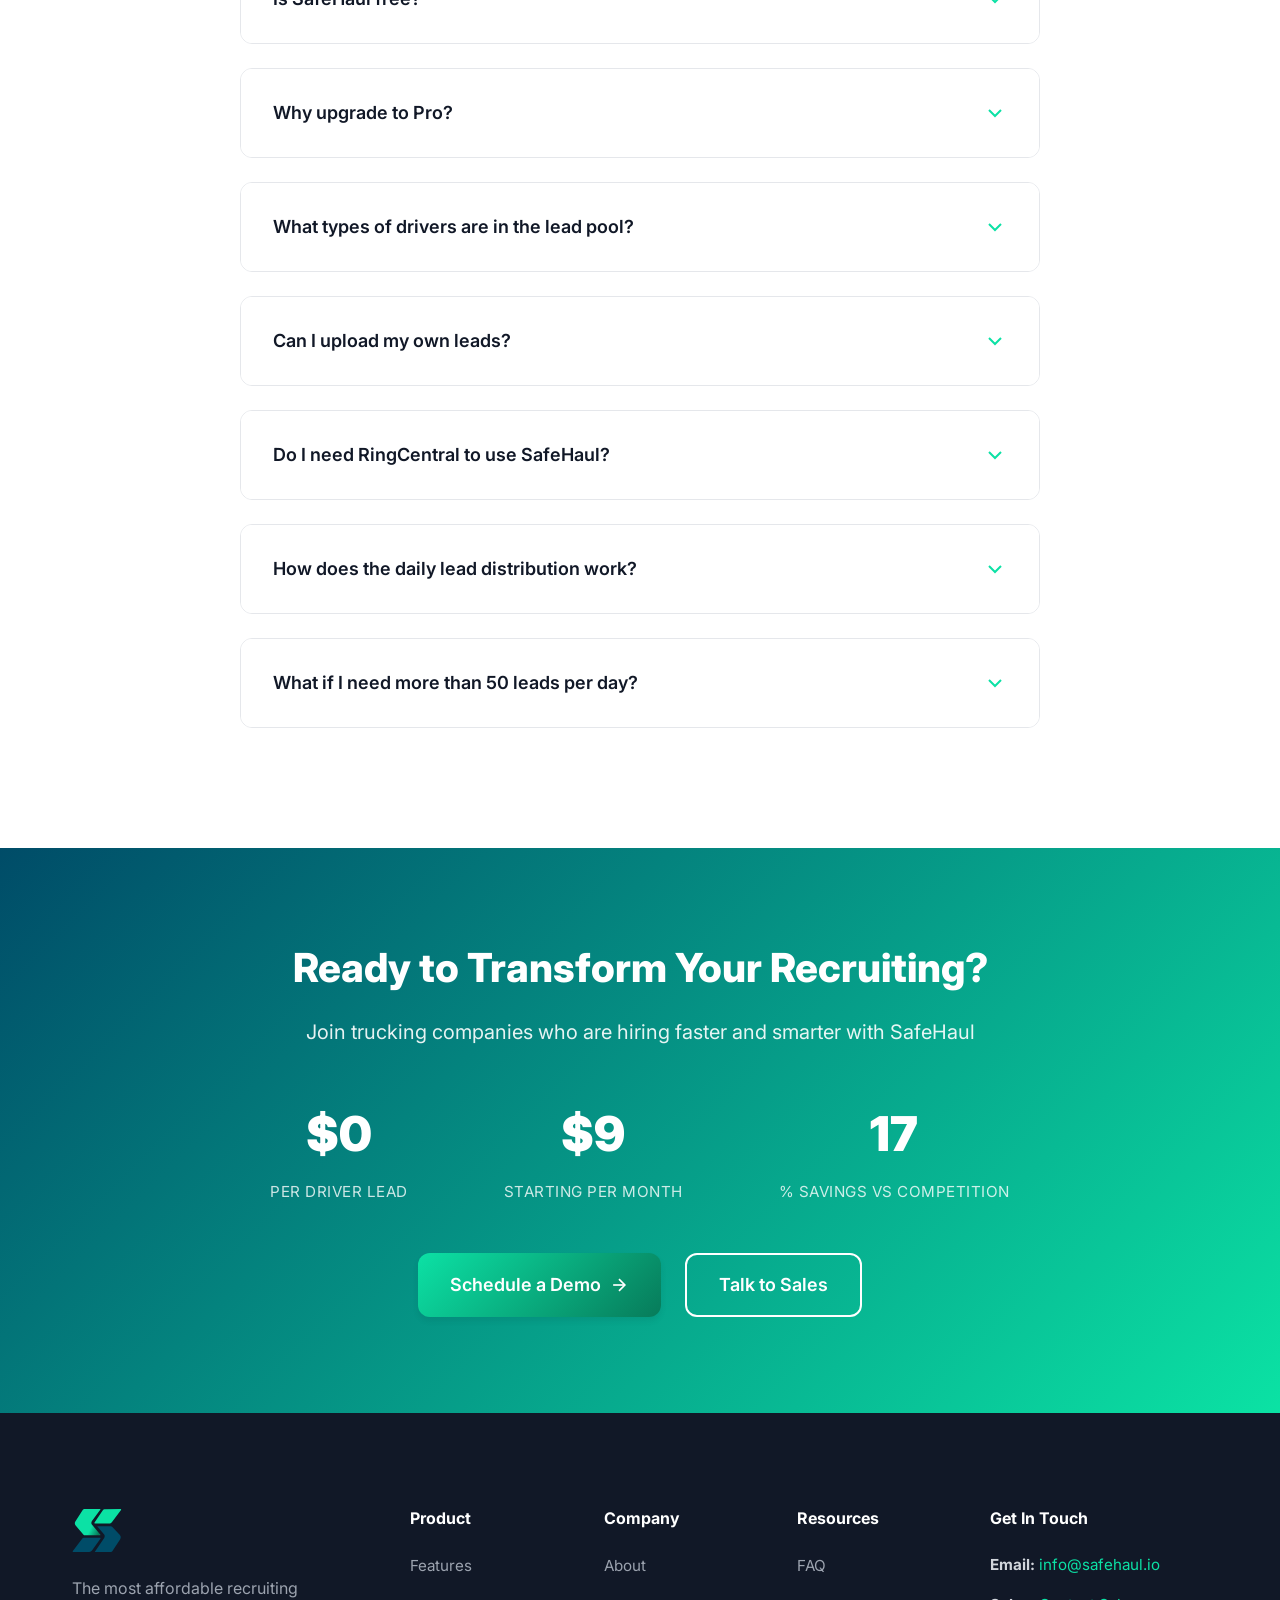
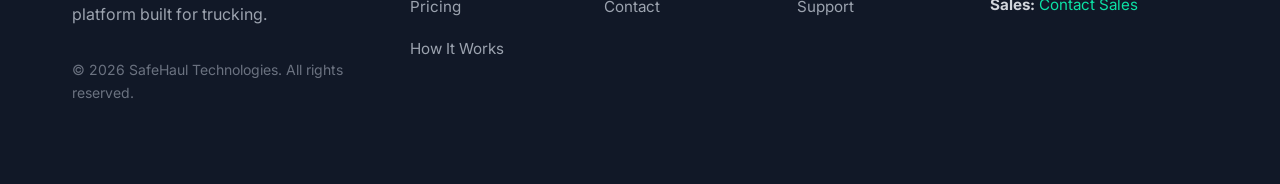
==== commit b2da5b54: "some changes" ====
--- a/index.html
+++ b/index.html
@@ -6,11 +6,11 @@
     <meta name="viewport" content="width=device-width, initial-scale=1.0">
 
     <!-- SEO Meta Tags -->
-    <title>SafeHaul - Free Trucking Recruitment Software | Driver Leads & Hiring Tools</title>
+    <title>SafeHaul - Affordable Trucking Recruitment Software | $1 Per Driver Lead</title>
     <meta name="description"
-        content="Get 50 qualified CDL driver leads daily—FREE. Track recruiter performance, manage applications, and sign documents. The only trucking recruitment platform you'll need.">
+        content="Hire qualified CDL drivers for just $1 per lead. 50 leads, full ATS, and digital signatures starting at $50/month. Stop overpaying for driver recruitment.">
     <meta name="keywords"
-        content="trucking recruitment, CDL driver leads, driver application tracking, recruiter performance, e-signature trucking, hiring software">
+        content="trucking recruitment, CDL driver leads, driver application tracking, recruiter performance, e-signature trucking, hiring software, affordable recruitment">
 
     <!-- Favicon -->
     <link rel="icon" type="image/svg+xml" href="assets/images/logo.svg">
@@ -40,9 +40,11 @@
                 <a href="#how-it-works" class="nav-link">How It Works</a>
                 <a href="#pricing" class="nav-link">Pricing</a>
                 <a href="#faq" class="nav-link">FAQ</a>
+                <a href="https://app.safehaul.io" class="nav-link" target="_blank" rel="noopener">Log In</a>
             </div>
 
             <div class="nav-cta">
+                <a href="https://app.safehaul.io" class="btn btn-ghost" target="_blank" rel="noopener">Log In</a>
                 <a href="javascript:void(0)" class="btn btn-outline-primary js-open-lead-modal">Schedule Demo</a>
                 <a href="javascript:void(0)" class="btn btn-primary js-open-lead-modal">Contact Sales</a>
             </div>
@@ -68,13 +70,13 @@
                 </div>
 
                 <h1 class="hero-title">
-                    Connect. Track. Hire.<br>
-                    <span class="gradient-text">All Free.</span>
+                    Hire Qualified Drivers for<br>
+                    <span class="gradient-text">$1 per Lead.</span>
                 </h1>
 
                 <p class="hero-subtitle">
-                    SafeHaul connects trucking companies with qualified drivers and provides powerful recruiting
-                    tools—completely free. No credit card required.
+                    The most affordable trucking recruitment platform. Get 50 qualified leads, a full ATS, and
+                    digital signatures starting at just $50/month.
                 </p>
 
                 <div class="hero-value-props">
@@ -87,7 +89,7 @@
                             <polyline points="3.27 6.96 12 12.01 20.73 6.96"></polyline>
                             <line x1="12" y1="22.08" x2="12" y2="12"></line>
                         </svg>
-                        <span><strong>For Companies:</strong> Get 50 qualified driver leads every day—FREE</span>
+                        <span><strong>For Companies:</strong> 50 qualified driver leads for just $50/month</span>
                     </div>
                     <div class="value-prop">
                         <svg width="20" height="20" viewBox="0 0 24 24" fill="none" stroke="currentColor"
@@ -100,8 +102,8 @@
                 </div>
 
                 <div class="hero-cta">
-                    <a href="javascript:void(0)" class="btn btn-primary btn-lg js-open-lead-modal">
-                        Get Free Leads Daily
+                    <a href="#pricing" class="btn btn-primary btn-lg">
+                        View Plans
                         <svg width="20" height="20" viewBox="0 0 24 24" fill="none" stroke="currentColor"
                             stroke-width="2">
                             <line x1="5" y1="12" x2="19" y2="12"></line>
@@ -136,13 +138,13 @@
                     <svg width="18" height="18" viewBox="0 0 24 24" fill="none" stroke="currentColor" stroke-width="2">
                         <polygon points="13 2 3 14 12 14 11 22 21 10 12 10 13 2"></polygon>
                     </svg>
-                    50 Leads Per Day FREE
+                    $1 Per Driver Lead
                 </div>
                 <div class="stat-badge">
                     <svg width="18" height="18" viewBox="0 0 24 24" fill="none" stroke="currentColor" stroke-width="2">
                         <polyline points="22 12 18 12 15 21 9 3 6 12 2 12"></polyline>
                     </svg>
-                    100% Free Core Features
+                    90% Less Than Competitors
                 </div>
                 <div class="stat-badge">
                     <svg width="18" height="18" viewBox="0 0 24 24" fill="none" stroke="currentColor" stroke-width="2">
@@ -165,6 +167,40 @@
         </div>
     </section>
 
+    <!-- TRUST / INTEGRATIONS BAR -->
+    <section class="trust-bar">
+        <div class="container">
+            <div class="trust-bar-inner">
+                <span class="trust-bar-label">Integrates with:</span>
+                <div class="trust-bar-items">
+                    <div class="trust-bar-item">
+                        <svg width="18" height="18" viewBox="0 0 24 24" fill="none" stroke="currentColor"
+                            stroke-width="2">
+                            <path
+                                d="M22 16.92v3a2 2 0 0 1-2.18 2 19.79 19.79 0 0 1-8.63-3.07 19.5 19.5 0 0 1-6-6 19.79 19.79 0 0 1-3.07-8.67A2 2 0 0 1 4.11 2h3a2 2 0 0 1 2 1.72 12.84 12.84 0 0 0 .7 2.81 2 2 0 0 1-.45 2.11L8.09 9.91a16 16 0 0 0 6 6l1.27-1.27a2 2 0 0 1 2.11-.45 12.84 12.84 0 0 0 2.81.7A2 2 0 0 1 22 16.92z">
+                            </path>
+                        </svg>
+                        RingCentral
+                    </div>
+                    <div class="trust-bar-item">
+                        <svg width="18" height="18" viewBox="0 0 24 24" fill="none" stroke="currentColor"
+                            stroke-width="2">
+                            <path d="M21 15a2 2 0 0 1-2 2H7l-4 4V5a2 2 0 0 1 2-2h14a2 2 0 0 1 2 2z"></path>
+                        </svg>
+                        Twilio
+                    </div>
+                    <div class="trust-bar-item">
+                        <svg width="18" height="18" viewBox="0 0 24 24" fill="none" stroke="currentColor"
+                            stroke-width="2">
+                            <path d="M12 22s8-4 8-10V5l-8-3-8 3v7c0 6 8 10 8 10z"></path>
+                        </svg>
+                        FMCSA Data
+                    </div>
+                </div>
+            </div>
+        </div>
+    </section>
+
     <!-- INTRODUCTION -->
     <section id="intro" class="intro">
         <div class="container">
@@ -175,7 +211,7 @@
                 <p class="lead">
                     SafeHaul is revolutionizing trucking recruitment by connecting companies with qualified CDL drivers
                     while providing industry-leading tools to track performance, manage applications, and streamline
-                    hiring—all at no cost.
+                    hiring—at industry-leading prices.
                 </p>
                 <p class="lead">
                     Whether you're a trucking company struggling to find qualified drivers or a driver looking for your
@@ -189,8 +225,7 @@
                         <line x1="12" y1="16" x2="12" y2="12"></line>
                         <line x1="12" y1="8" x2="12.01" y2="8"></line>
                     </svg>
-                    <p><strong>Why pay for recruiting software when SafeHaul gives you enterprise features for
-                            free?</strong></p>
+                    <p><strong>Stop overpaying for driver leads. Get the same quality for 90% less.</strong></p>
                 </div>
             </div>
         </div>
@@ -202,7 +237,7 @@
             <div class="section-header centered">
                 <span class="section-tag">For Companies</span>
                 <h2>Everything You Need to Hire Drivers Faster</h2>
-                <p class="section-subtitle">Complete recruiting toolkit. Zero cost. Forever.</p>
+                <p class="section-subtitle">Complete recruiting toolkit. Unbeatable value.</p>
             </div>
 
             <div class="features-grid">
@@ -214,8 +249,8 @@
                             <polygon points="13 2 3 14 12 14 11 22 21 10 12 10 13 2"></polygon>
                         </svg>
                     </div>
-                    <h3>FREE Daily Driver Leads</h3>
-                    <p>Receive 50 pre-qualified driver leads every morning—no strings attached. Fresh contacts delivered
+                    <h3>Affordable Daily Driver Leads</h3>
+                    <p>Receive 50 pre-qualified driver leads every morning at just $1 per lead. Fresh contacts delivered
                         directly to your dashboard.</p>
                     <div class="mockup-container bg-emerald">
                         <div class="mockup-window">
@@ -320,7 +355,7 @@
                             </path>
                         </svg>
                     </div>
-                    <h3>Multi-Channel Communication</h3>
+                    <h3>Multi-Channel Communication <span class="pro-badge">Pro</span></h3>
                     <p>Integrated RingCentral SMS, Facebook Lead Ads, and call tracking—all in one platform. Reach
                         drivers where they are.</p>
 
@@ -410,7 +445,7 @@
         <div class="container">
             <div class="section-header centered">
                 <h2>How It Works</h2>
-                <p class="section-subtitle">Get started in minutes. No credit card. No commitment.</p>
+                <p class="section-subtitle">Get started in minutes. Cancel anytime.</p>
             </div>
 
             <div class="how-grid">
@@ -422,7 +457,7 @@
                         <div class="step-number">1</div>
                         <div class="step-content">
                             <h4>Sign Up in 60 Seconds</h4>
-                            <p>Just your email and company info. No payment details required.</p>
+                            <p>Pick a plan that fits your fleet. Just your email and company info.</p>
                         </div>
                     </div>
 
@@ -479,21 +514,73 @@
     <section id="pricing" class="pricing">
         <div class="container">
             <div class="section-header centered">
-                <h2 class="pricing-headline">100% FREE. Forever.</h2>
-                <p class="section-subtitle">No hidden fees. No trial period. Just powerful recruiting tools at zero
-                    cost.</p>
+                <h2 class="pricing-headline">Simple, Transparent Pricing</h2>
+                <p class="section-subtitle">Just $1 per lead. No hidden fees. No long-term contracts.</p>
             </div>
 
             <div class="pricing-grid">
-                <!-- Free Plan -->
-                <div class="pricing-card featured" data-animate>
+                <!-- Basic Plan -->
+                <div class="pricing-card" data-animate>
+                    <h3 class="pricing-title">Basic</h3>
+                    <div class="pricing-price">
+                        <span class="price-amount">$50</span>
+                        <span class="price-period">/month</span>
+                    </div>
+                    <p class="pricing-description">Everything you need to start hiring drivers.</p>
+
+                    <ul class="pricing-features">
+                        <li>
+                            <svg width="20" height="20" viewBox="0 0 24 24" fill="none" stroke="currentColor"
+                                stroke-width="2">
+                                <polyline points="20 6 9 17 4 12"></polyline>
+                            </svg>
+                            50 Leads/month ($1/lead)
+                        </li>
+                        <li>
+                            <svg width="20" height="20" viewBox="0 0 24 24" fill="none" stroke="currentColor"
+                                stroke-width="2">
+                                <polyline points="20 6 9 17 4 12"></polyline>
+                            </svg>
+                            Application Tracking (ATS)
+                        </li>
+                        <li>
+                            <svg width="20" height="20" viewBox="0 0 24 24" fill="none" stroke="currentColor"
+                                stroke-width="2">
+                                <polyline points="20 6 9 17 4 12"></polyline>
+                            </svg>
+                            E-Signatures &amp; Documents
+                        </li>
+                        <li>
+                            <svg width="20" height="20" viewBox="0 0 24 24" fill="none" stroke="currentColor"
+                                stroke-width="2">
+                                <polyline points="20 6 9 17 4 12"></polyline>
+                            </svg>
+                            Email Support
+                        </li>
+                        <li class="pricing-feature-disabled">
+                            <svg width="20" height="20" viewBox="0 0 24 24" fill="none" stroke="currentColor"
+                                stroke-width="2">
+                                <line x1="18" y1="6" x2="6" y2="18"></line>
+                                <line x1="6" y1="6" x2="18" y2="18"></line>
+                            </svg>
+                            SMS / 2-Way Texting
+                        </li>
+                    </ul>
+
+                    <a href="https://app.safehaul.io" target="_blank" rel="noopener"
+                        class="btn btn-primary btn-block">Start Basic Plan</a>
+                    <span class="pricing-ideal">Ideal for Owner-Operators &amp; Small Fleets (1–5 trucks)</span>
+                </div>
+
+                <!-- Pro Plan -->
+                <div class="pricing-card pro featured" data-animate>
                     <div class="pricing-badge">Most Popular</div>
-                    <h3 class="pricing-title">Free</h3>
+                    <h3 class="pricing-title">Pro</h3>
                     <div class="pricing-price">
-                        <span class="price-amount">$0</span>
+                        <span class="price-amount">$100</span>
                         <span class="price-period">/month</span>
                     </div>
-                    <p class="pricing-description">Everything you need to hire drivers and grow your fleet.</p>
+                    <p class="pricing-description">Accelerate hiring with SMS and priority support.</p>
 
                     <ul class="pricing-features">
                         <li>
@@ -501,61 +588,48 @@
                                 stroke-width="2">
                                 <polyline points="20 6 9 17 4 12"></polyline>
                             </svg>
-                            50 Daily Driver Leads
-                        </li>
-                        <li>
-                            <svg width="20" height="20" viewBox="0 0 24 24" fill="none" stroke="currentColor"
-                                stroke-width="2">
-                                <polyline points="20 6 9 17 4 12"></polyline>
-                            </svg>
-                            Unlimited Applications
-                        </li>
-                        <li>
-                            <svg width="20" height="20" viewBox="0 0 24 24" fill="none" stroke="currentColor"
-                                stroke-width="2">
-                                <polyline points="20 6 9 17 4 12"></polyline>
-                            </svg>
-                            Full Recruiter Analytics
-                        </li>
-                        <li>
-                            <svg width="20" height="20" viewBox="0 0 24 24" fill="none" stroke="currentColor"
-                                stroke-width="2">
-                                <polyline points="20 6 9 17 4 12"></polyline>
-                            </svg>
-                            E-Document Management
-                        </li>
-                        <li>
-                            <svg width="20" height="20" viewBox="0 0 24 24" fill="none" stroke="currentColor"
-                                stroke-width="2">
-                                <polyline points="20 6 9 17 4 12"></polyline>
-                            </svg>
-                            Digital Signatures
-                        </li>
-                        <li>
-                            <svg width="20" height="20" viewBox="0 0 24 24" fill="none" stroke="currentColor"
-                                stroke-width="2">
-                                <polyline points="20 6 9 17 4 12"></polyline>
-                            </svg>
-                            Lead Pool Access
-                        </li>
-                        <li>
-                            <svg width="20" height="20" viewBox="0 0 24 24" fill="none" stroke="currentColor"
-                                stroke-width="2">
-                                <polyline points="20 6 9 17 4 12"></polyline>
-                            </svg>
-                            Performance Tracking
+                            100 Leads/month ($1/lead)
+                        </li>
+                        <li>
+                            <svg width="20" height="20" viewBox="0 0 24 24" fill="none" stroke="currentColor"
+                                stroke-width="2">
+                                <polyline points="20 6 9 17 4 12"></polyline>
+                            </svg>
+                            Application Tracking (ATS)
+                        </li>
+                        <li>
+                            <svg width="20" height="20" viewBox="0 0 24 24" fill="none" stroke="currentColor"
+                                stroke-width="2">
+                                <polyline points="20 6 9 17 4 12"></polyline>
+                            </svg>
+                            E-Signatures &amp; Documents
+                        </li>
+                        <li>
+                            <svg width="20" height="20" viewBox="0 0 24 24" fill="none" stroke="currentColor"
+                                stroke-width="2">
+                                <polyline points="20 6 9 17 4 12"></polyline>
+                            </svg>
+                            <strong>SMS Integration &amp; 2-Way Texting</strong>
+                        </li>
+                        <li>
+                            <svg width="20" height="20" viewBox="0 0 24 24" fill="none" stroke="currentColor"
+                                stroke-width="2">
+                                <polyline points="20 6 9 17 4 12"></polyline>
+                            </svg>
+                            Priority Support
                         </li>
                     </ul>
 
                     <a href="https://app.safehaul.io" target="_blank" rel="noopener"
-                        class="btn btn-primary btn-block">Get Started Free</a>
+                        class="btn btn-primary btn-block">Start Pro Plan</a>
+                    <span class="pricing-ideal">Ideal for Growing Fleets (5–20 trucks)</span>
                 </div>
 
                 <!-- Enterprise Plan -->
                 <div class="pricing-card" data-animate>
                     <h3 class="pricing-title">Enterprise</h3>
                     <div class="pricing-price">
-                        <span class="price-custom">Contact Sales</span>
+                        <span class="price-custom">Custom Pricing</span>
                     </div>
                     <p class="pricing-description">For high-volume recruiting teams with advanced needs.</p>
 
@@ -565,21 +639,14 @@
                                 stroke-width="2">
                                 <polyline points="20 6 9 17 4 12"></polyline>
                             </svg>
-                            Everything in FREE, plus:
-                        </li>
-                        <li>
-                            <svg width="20" height="20" viewBox="0 0 24 24" fill="none" stroke="currentColor"
-                                stroke-width="2">
-                                <polyline points="20 6 9 17 4 12"></polyline>
-                            </svg>
-                            200 Daily Driver Leads
-                        </li>
-                        <li>
-                            <svg width="20" height="20" viewBox="0 0 24 24" fill="none" stroke="currentColor"
-                                stroke-width="2">
-                                <polyline points="20 6 9 17 4 12"></polyline>
-                            </svg>
-                            Priority Support
+                            Everything in Pro, plus:
+                        </li>
+                        <li>
+                            <svg width="20" height="20" viewBox="0 0 24 24" fill="none" stroke="currentColor"
+                                stroke-width="2">
+                                <polyline points="20 6 9 17 4 12"></polyline>
+                            </svg>
+                            200+ Leads/month
                         </li>
                         <li>
                             <svg width="20" height="20" viewBox="0 0 24 24" fill="none" stroke="currentColor"
@@ -593,23 +660,23 @@
                                 stroke-width="2">
                                 <polyline points="20 6 9 17 4 12"></polyline>
                             </svg>
+                            Dedicated Account Manager
+                        </li>
+                        <li>
+                            <svg width="20" height="20" viewBox="0 0 24 24" fill="none" stroke="currentColor"
+                                stroke-width="2">
+                                <polyline points="20 6 9 17 4 12"></polyline>
+                            </svg>
                             Advanced Analytics
                         </li>
-                        <li>
-                            <svg width="20" height="20" viewBox="0 0 24 24" fill="none" stroke="currentColor"
-                                stroke-width="2">
-                                <polyline points="20 6 9 17 4 12"></polyline>
-                            </svg>
-                            Dedicated Account Manager
-                        </li>
                     </ul>
 
-                    <a href="javascript:void(0)" class="btn btn-outline btn-block js-open-lead-modal">Contact on
-                        Telegram</a>
-                </div>
-            </div>
-
-            <p class="pricing-trust">No credit card required. No trial period. Just free recruiting power.</p>
+                    <a href="javascript:void(0)" class="btn btn-outline btn-block js-open-lead-modal">Contact Sales</a>
+                    <span class="pricing-ideal">Ideal for Large Fleets (20+ trucks)</span>
+                </div>
+            </div>
+
+            <p class="pricing-trust">Cancel anytime. No long-term contracts.</p>
         </div>
     </section>
 
@@ -700,31 +767,32 @@
             <div class="faq-container">
                 <div class="faq-item" data-animate>
                     <button class="faq-question">
-                        <span>Is SafeHaul really free?</span>
+                        <span>Is SafeHaul free?</span>
                         <svg width="24" height="24" viewBox="0 0 24 24" fill="none" stroke="currentColor"
                             stroke-width="2" class="faq-icon">
                             <polyline points="6 9 12 15 18 9"></polyline>
                         </svg>
                     </button>
                     <div class="faq-answer">
-                        <p>Yes, 100% free. All core features—including 50 daily driver leads, application tracking,
-                            recruiter analytics, and e-signatures—are completely free. No credit card required, no trial
-                            period, no catch.</p>
+                        <p>We offer the most competitive pricing in the industry. For just $50/month, you get
+                            50 leads and full access to our software—application tracking, e-signatures, and
+                            recruiter analytics included. That’s $1 per lead, compared to the industry average of
+                            $50+ per driver lead.</p>
                     </div>
                 </div>
 
                 <div class="faq-item" data-animate>
                     <button class="faq-question">
-                        <span>How do you make money if it's free?</span>
+                        <span>Why upgrade to Pro?</span>
                         <svg width="24" height="24" viewBox="0 0 24 24" fill="none" stroke="currentColor"
                             stroke-width="2" class="faq-icon">
                             <polyline points="6 9 12 15 18 9"></polyline>
                         </svg>
                     </button>
                     <div class="faq-answer">
-                        <p>We offer an Enterprise plan for high-volume recruiters who need more than 50 leads per day
-                            and want premium features like priority support and custom integrations. But for most
-                            companies, the free plan is more than enough.</p>
+                        <p>The Pro plan includes SMS integration, allowing you to text drivers directly. Text messages
+                            have a 98% open rate compared to email, helping you hire drivers 2x faster. You also get
+                            100 leads per month and priority support.</p>
                     </div>
                 </div>
 
@@ -782,7 +850,7 @@
                     </button>
                     <div class="faq-answer">
                         <p>Every morning at 7 AM CT, SafeHaul automatically distributes fresh driver leads to your
-                            dashboard. Leads are allocated based on your quota (50 for free accounts, 200 for
+                            dashboard. Leads are allocated based on your plan (50 for Basic, 100 for Pro, 200+ for
                             Enterprise) and rotated fairly across all companies.</p>
                     </div>
                 </div>
@@ -796,8 +864,9 @@
                         </svg>
                     </button>
                     <div class="faq-answer">
-                        <p>Our Enterprise plan offers 200 daily leads plus additional premium features. Contact our
-                            sales team on Telegram to discuss your needs and get custom pricing.</p>
+                        <p>Upgrade to Pro for 100 leads/month with SMS texting, or contact our sales team for
+                            an Enterprise plan with 200+ leads, custom integrations, and a dedicated account manager.
+                        </p>
                     </div>
                 </div>
             </div>
@@ -809,21 +878,21 @@
         <div class="container">
             <div class="final-cta-content" data-animate>
                 <h2>Ready to Transform Your Recruiting?</h2>
-                <p class="final-cta-subtitle">Join trucking companies who are hiring faster and spending less with
+                <p class="final-cta-subtitle">Join trucking companies who are hiring faster and smarter with
                     SafeHaul</p>
 
                 <div class="final-cta-stats">
                     <div class="stat-item">
-                        <div class="stat-number" data-count="50">0</div>
-                        <div class="stat-label">Daily Leads FREE</div>
+                        <div class="stat-number">$<span data-count="1">0</span></div>
+                        <div class="stat-label">Per Driver Lead</div>
                     </div>
                     <div class="stat-item">
-                        <div class="stat-number">$<span data-count="0">0</span></div>
-                        <div class="stat-label">Monthly Cost</div>
+                        <div class="stat-number">$<span data-count="50">0</span></div>
+                        <div class="stat-label">Starting Per Month</div>
                     </div>
                     <div class="stat-item">
-                        <div class="stat-number" data-count="100">0</div>
-                        <div class="stat-label">% Free Features</div>
+                        <div class="stat-number" data-count="90">0</div>
+                        <div class="stat-label">% Savings vs Competition</div>
                     </div>
                 </div>
 
@@ -850,7 +919,7 @@
             <div class="footer-grid">
                 <div class="footer-brand">
                     <img src="assets/images/logo.svg" alt="SafeHaul Logo" class="footer-logo">
-                    <p class="footer-tagline">The free recruiting platform built for trucking.</p>
+                    <p class="footer-tagline">The most affordable recruiting platform built for trucking.</p>
                     <p class="footer-copyright">© 2026 SafeHaul Technologies. All rights reserved.</p>
                 </div>
 
--- a/assets/css/styles.css
+++ b/assets/css/styles.css
@@ -1670,4 +1670,157 @@
 
 .zoom-overlay.active .zoom-img {
     transform: scale(1);
+}
+
+/* ============================
+   PAID PIVOT – NEW STYLES
+   ============================ */
+
+/* Ghost Button (Log In) */
+.btn-ghost {
+    background: transparent;
+    color: var(--color-gray-600);
+    border: none;
+    font-weight: 500;
+    padding: var(--space-xs) var(--space-md);
+    transition: color var(--transition-fast);
+}
+
+.btn-ghost:hover {
+    color: var(--color-primary-dark);
+    background: rgba(12, 225, 165, 0.08);
+}
+
+/* Pro Badge */
+.pro-badge {
+    display: inline-block;
+    padding: 2px 10px;
+    background: linear-gradient(135deg, var(--color-accent-purple), #9333EA);
+    color: var(--color-white);
+    font-size: 0.65rem;
+    font-weight: 700;
+    text-transform: uppercase;
+    letter-spacing: 0.5px;
+    border-radius: var(--radius-full);
+    vertical-align: middle;
+    margin-left: var(--space-xs);
+}
+
+/* Pro Pricing Card */
+.pricing-card.pro {
+    border-color: var(--color-accent-purple);
+    box-shadow: 0 0 30px rgba(124, 58, 237, 0.2), var(--shadow-lg);
+    transform: scale(1.04);
+}
+
+.pricing-card.pro:hover {
+    transform: scale(1.04) translateY(-5px);
+}
+
+.pricing-card.pro .pricing-badge {
+    background: linear-gradient(135deg, var(--color-accent-purple), #9333EA);
+}
+
+.pricing-card.pro .btn {
+    background: linear-gradient(135deg, var(--color-accent-purple), #6D28D9);
+    border-color: var(--color-accent-purple);
+}
+
+.pricing-card.pro .btn:hover {
+    background: linear-gradient(135deg, #6D28D9, #5B21B6);
+    transform: translateY(-2px);
+    box-shadow: var(--shadow-lg);
+}
+
+/* Disabled / Gated Feature (strikethrough) */
+.pricing-feature-disabled {
+    color: var(--color-gray-400) !important;
+    text-decoration: line-through;
+}
+
+.pricing-feature-disabled svg {
+    color: var(--color-gray-300) !important;
+}
+
+/* Ideal-for Tag */
+.pricing-ideal {
+    display: block;
+    font-size: 0.8rem;
+    color: var(--color-gray-500);
+    margin-top: var(--space-sm);
+    font-style: italic;
+}
+
+/* Trust / Integrations Bar */
+.trust-bar {
+    background: var(--color-white);
+    padding: var(--space-lg) 0;
+    border-bottom: 1px solid var(--color-gray-200);
+}
+
+.trust-bar-inner {
+    display: flex;
+    align-items: center;
+    justify-content: center;
+    gap: var(--space-xl);
+    flex-wrap: wrap;
+}
+
+.trust-bar-label {
+    font-size: 0.85rem;
+    font-weight: 600;
+    color: var(--color-gray-500);
+    text-transform: uppercase;
+    letter-spacing: 1px;
+}
+
+.trust-bar-items {
+    display: flex;
+    align-items: center;
+    gap: var(--space-lg);
+    flex-wrap: wrap;
+}
+
+.trust-bar-item {
+    display: flex;
+    align-items: center;
+    gap: var(--space-xs);
+    font-weight: 600;
+    color: var(--color-gray-600);
+    font-size: 0.95rem;
+}
+
+.trust-bar-item svg {
+    color: var(--color-primary);
+}
+
+/* Update pricing grid for 3 columns */
+@media (min-width: 1024px) {
+    .pricing-grid {
+        grid-template-columns: repeat(3, 1fr);
+    }
+}
+
+@media (max-width: 1023px) and (min-width: 641px) {
+    .pricing-grid {
+        grid-template-columns: 1fr;
+        max-width: 500px;
+        margin-left: auto;
+        margin-right: auto;
+    }
+
+    .pricing-card.pro {
+        transform: scale(1);
+    }
+
+    .pricing-card.pro:hover {
+        transform: translateY(-5px);
+    }
+}
+
+/* Mobile nav login link */
+@media (max-width: 640px) {
+    .nav-cta .btn-ghost {
+        display: none;
+    }
 }
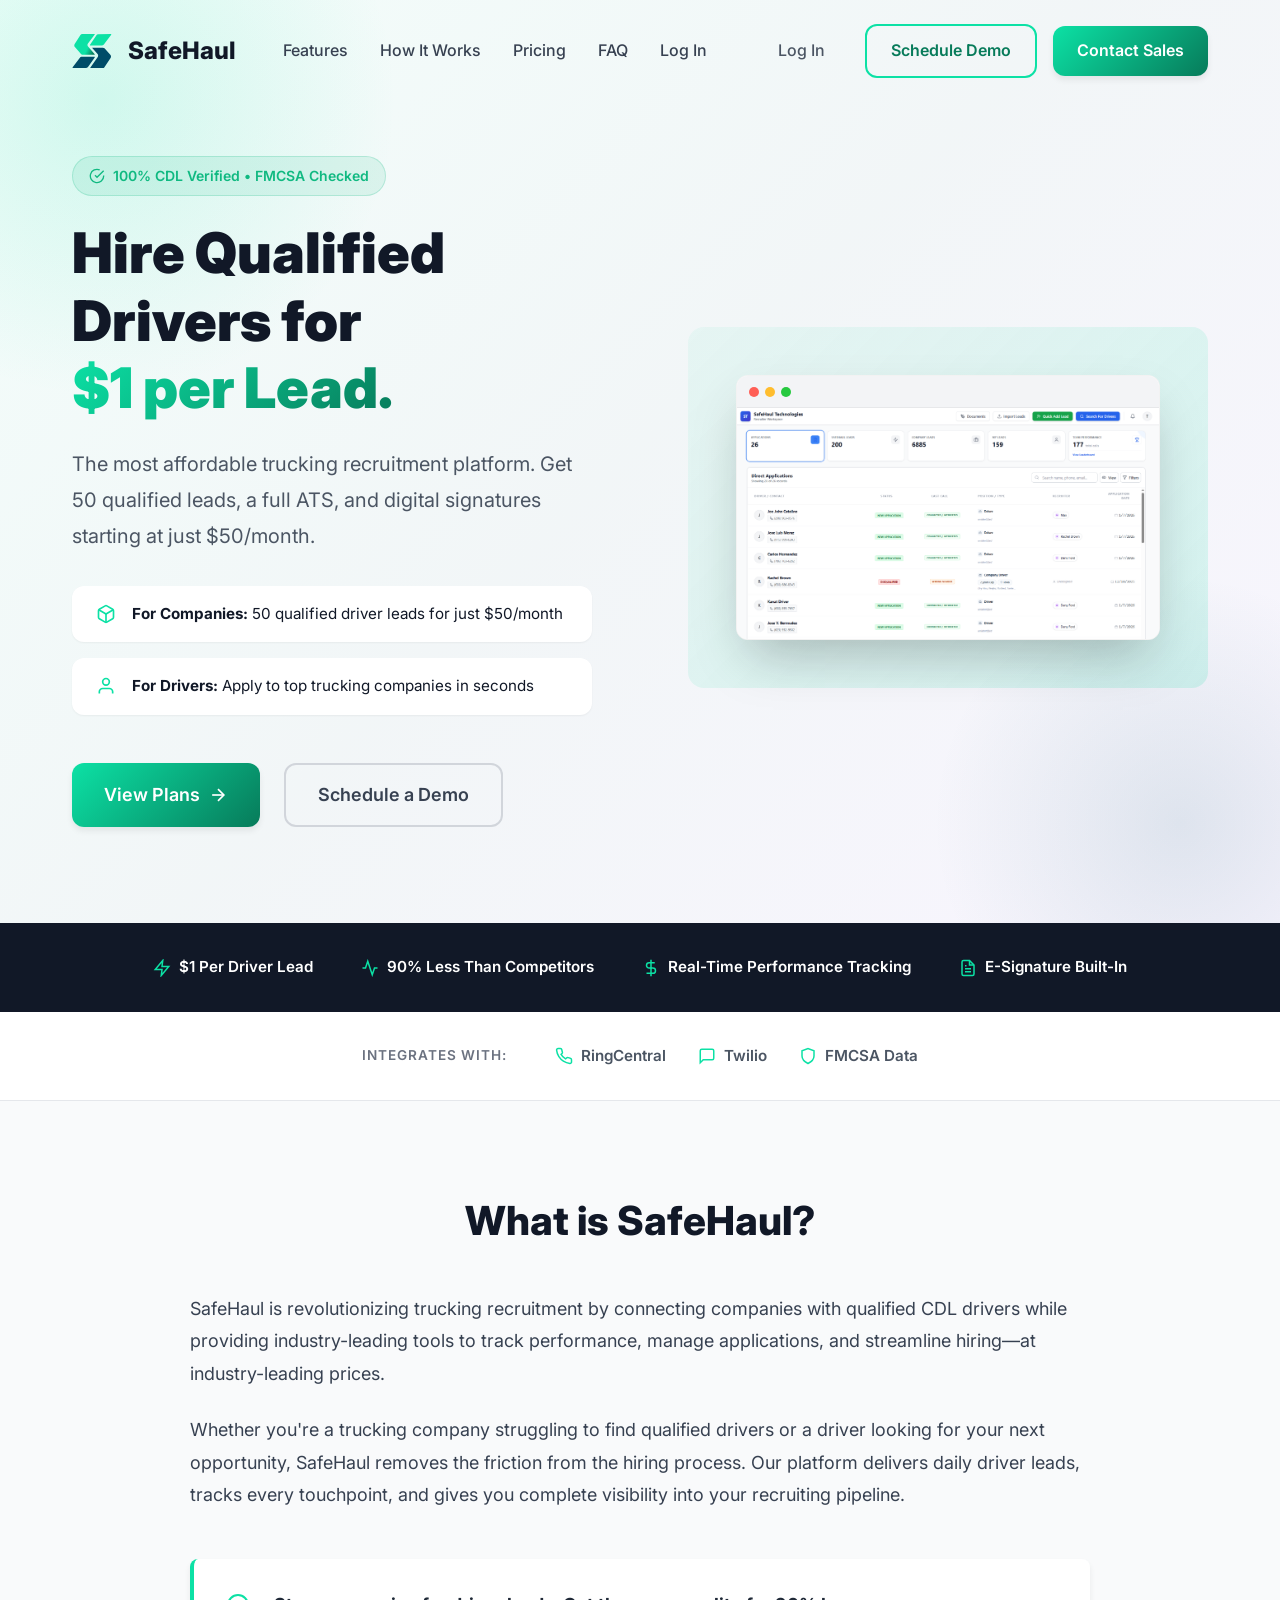
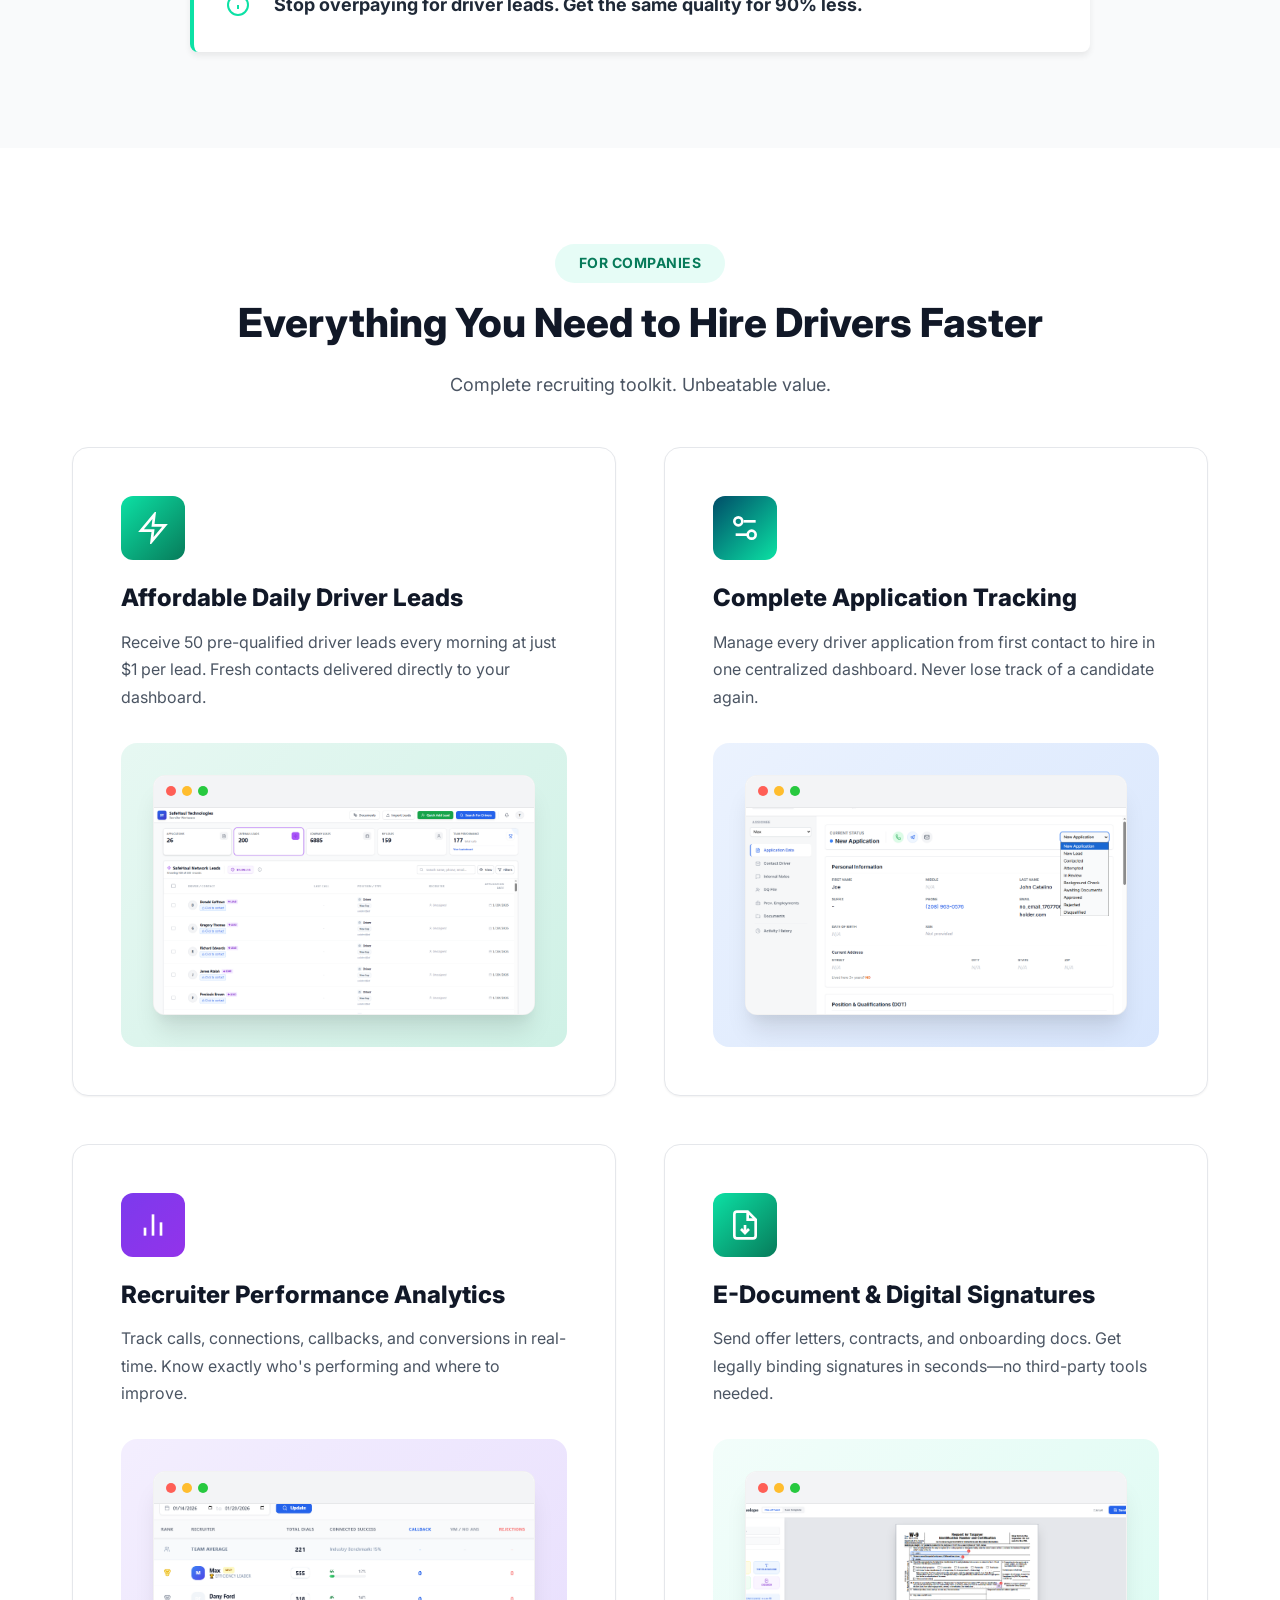
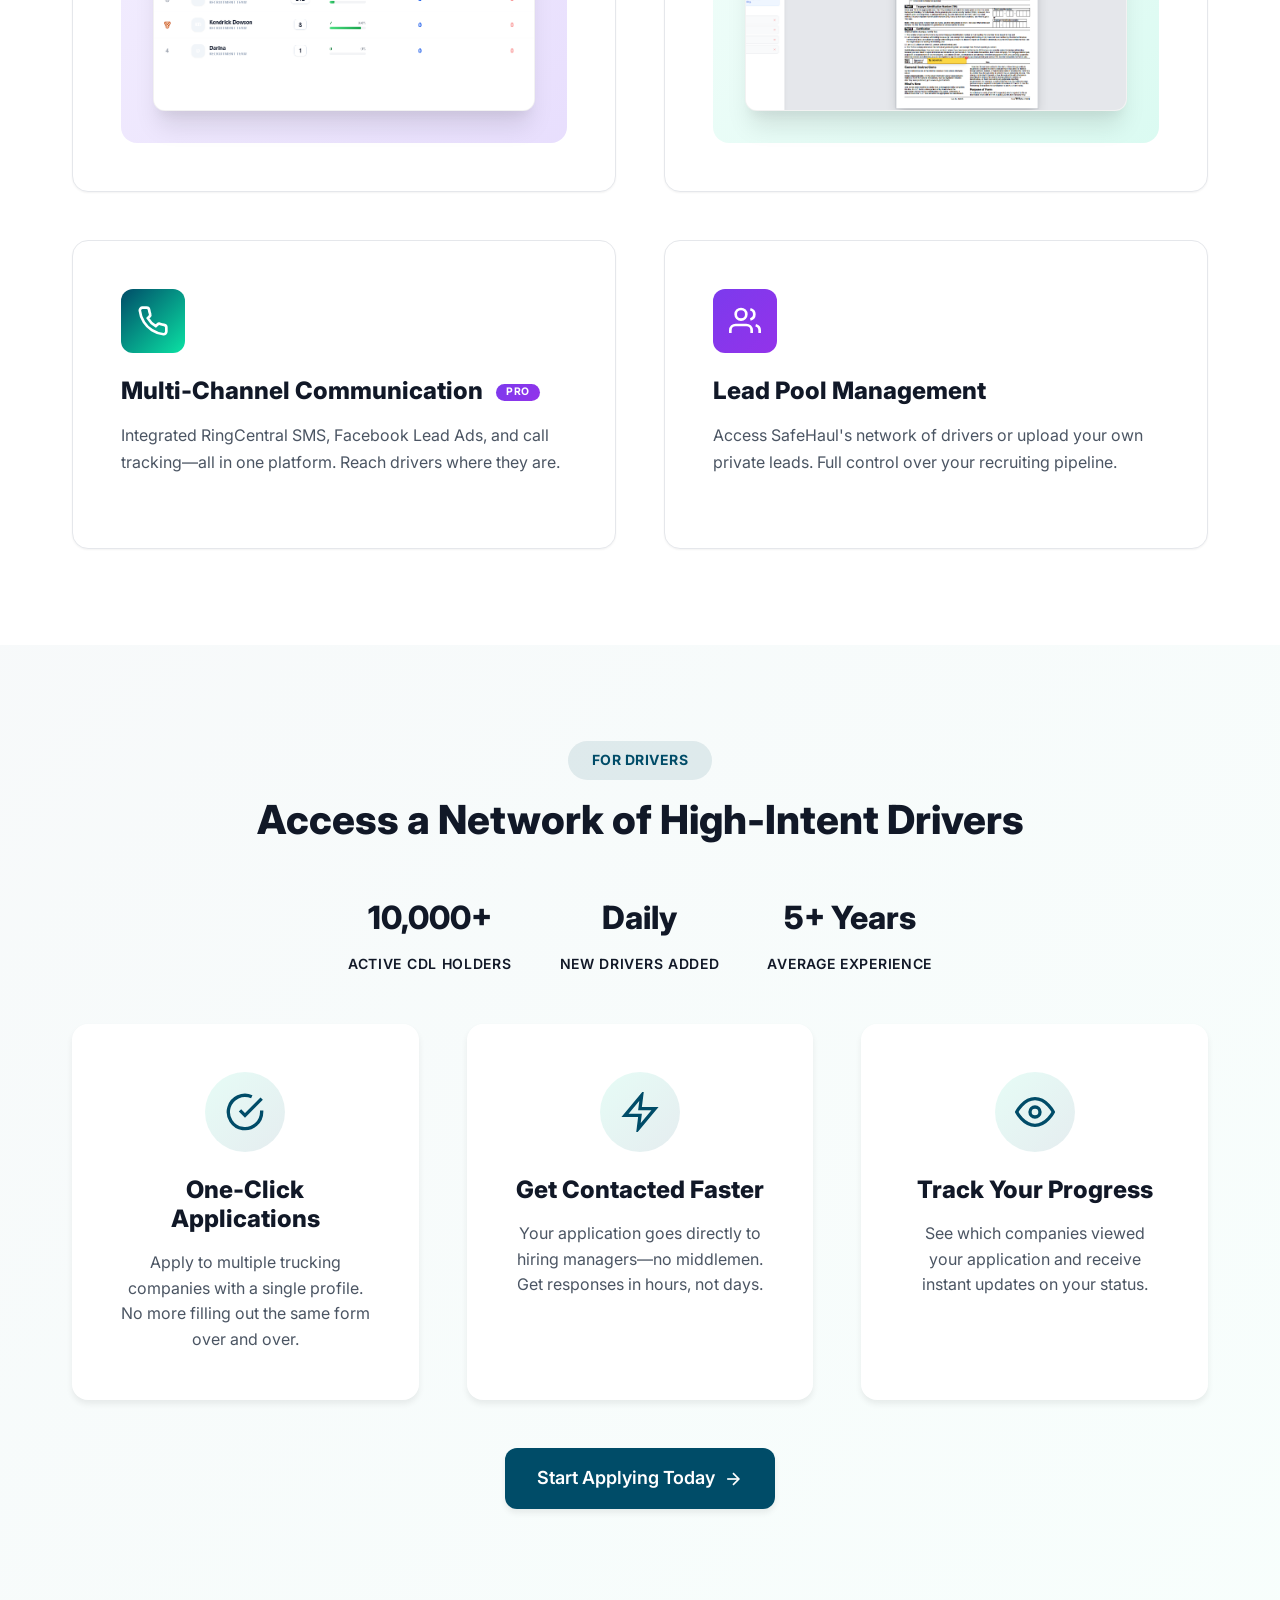
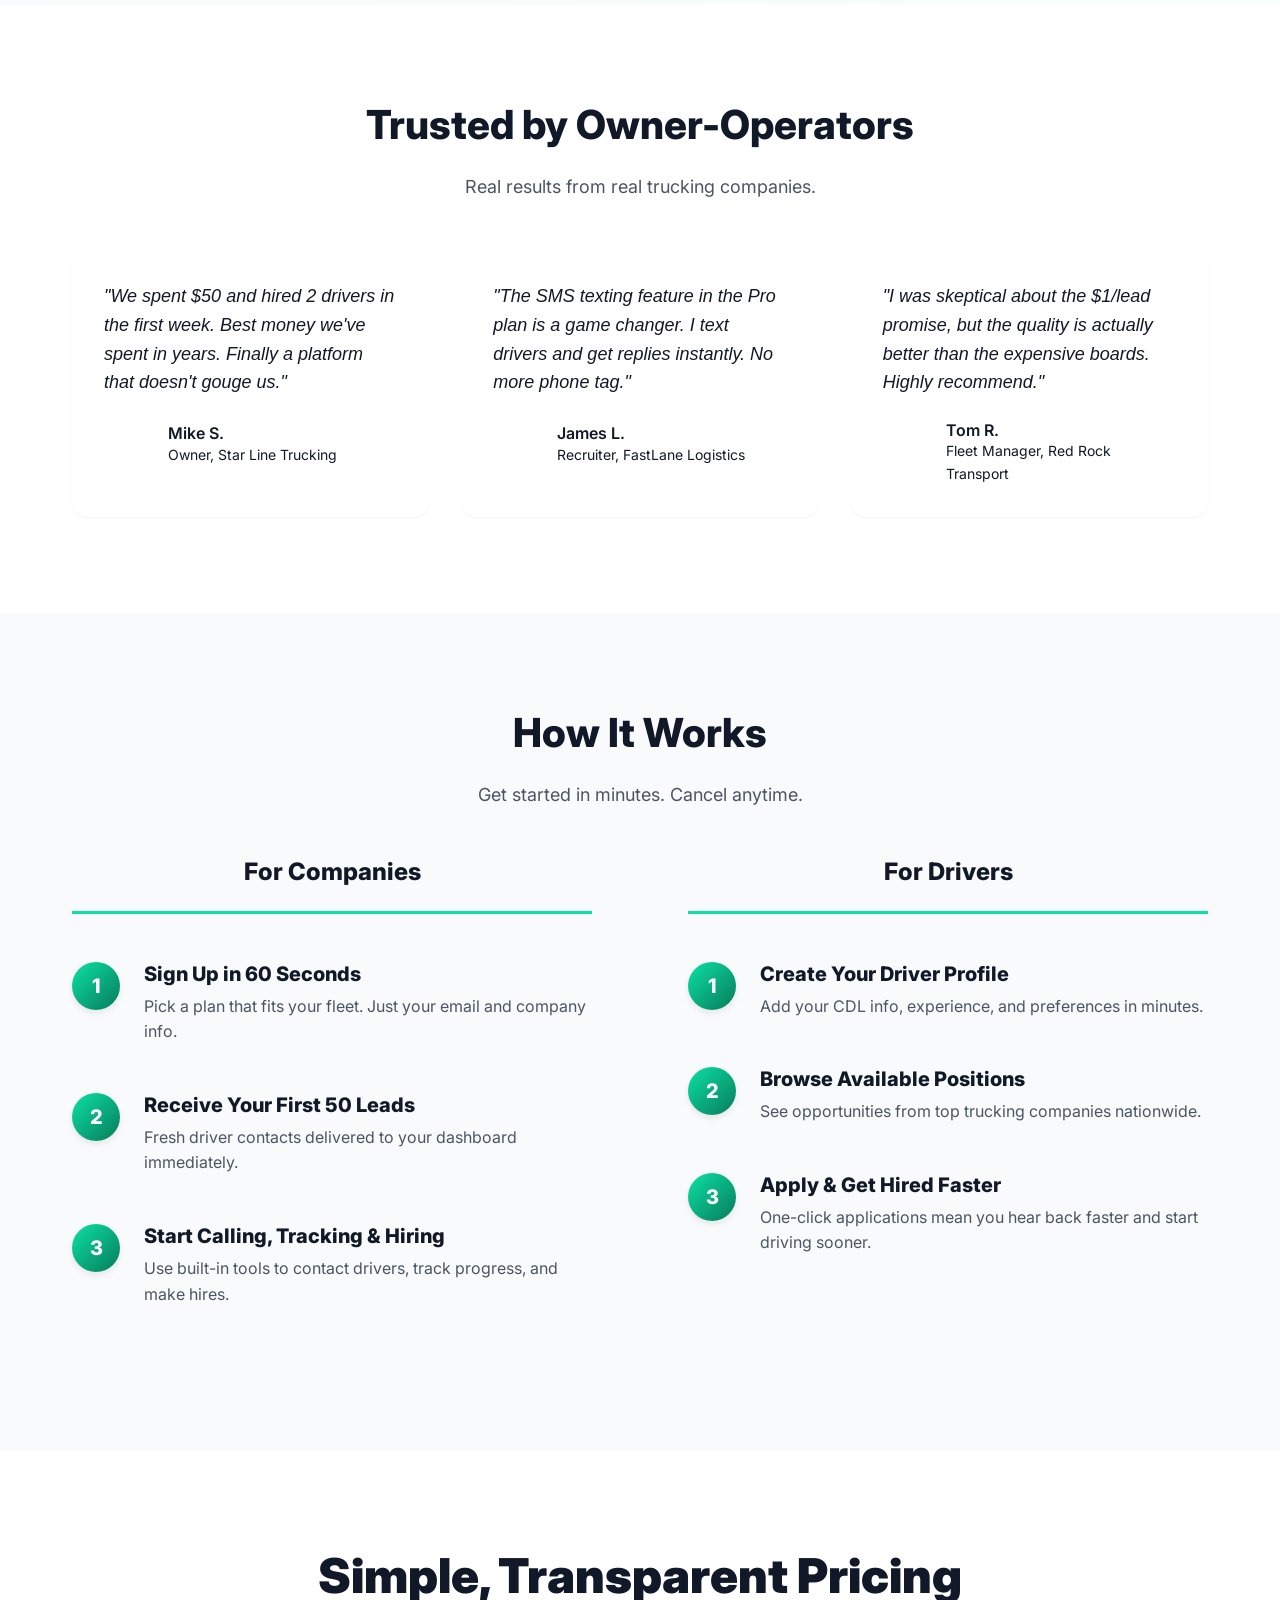
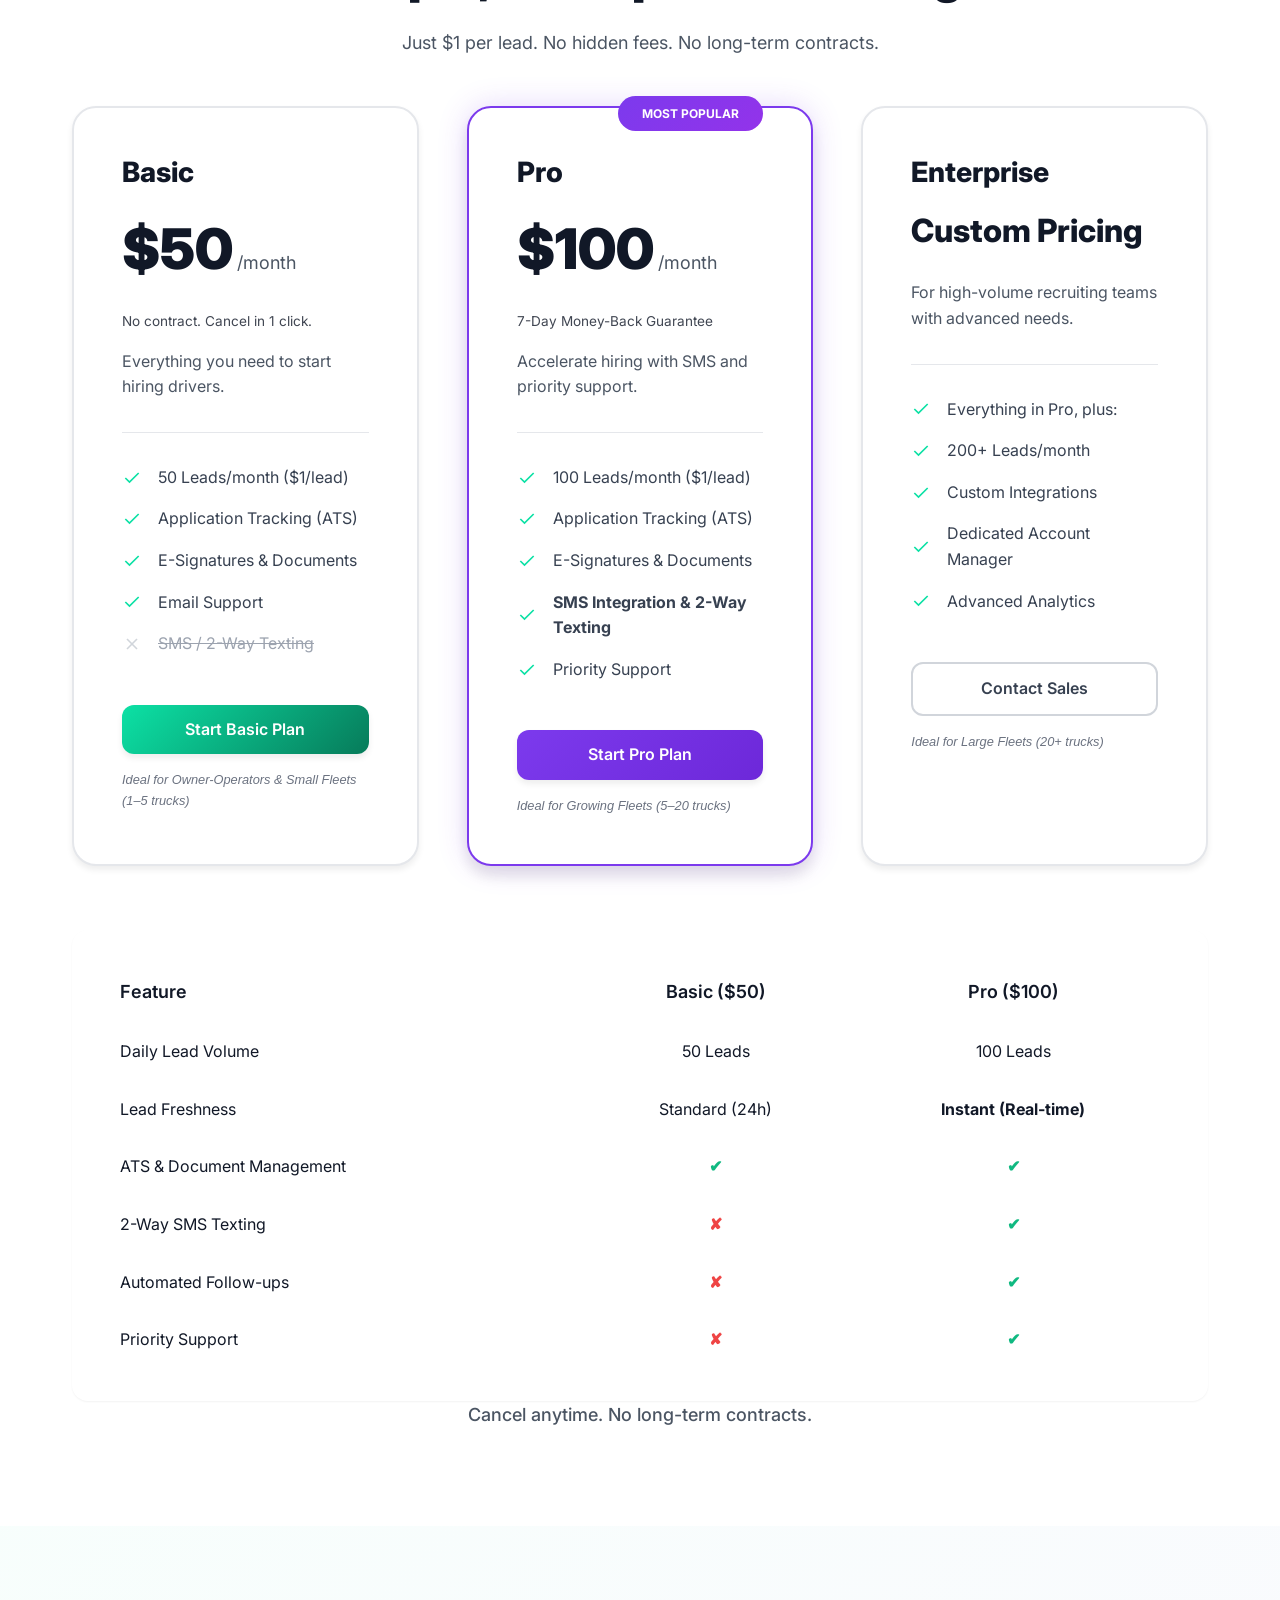
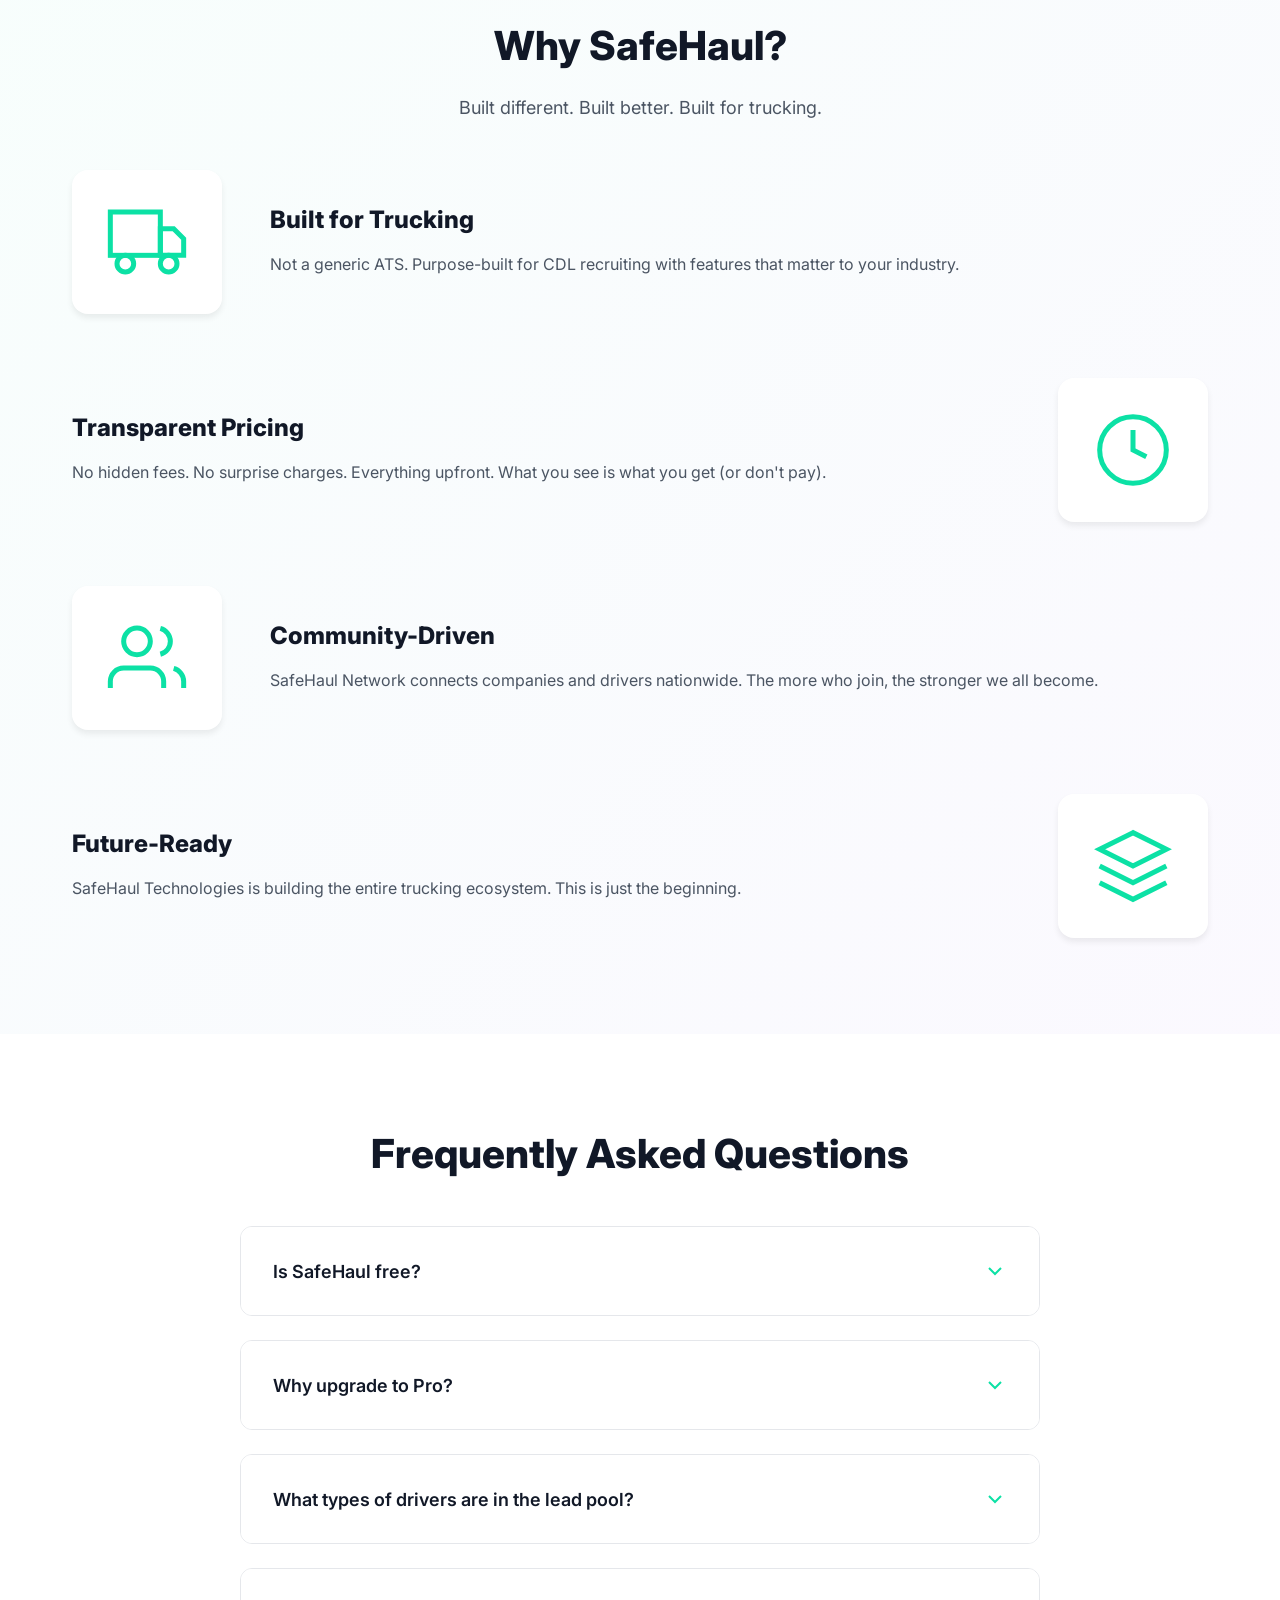
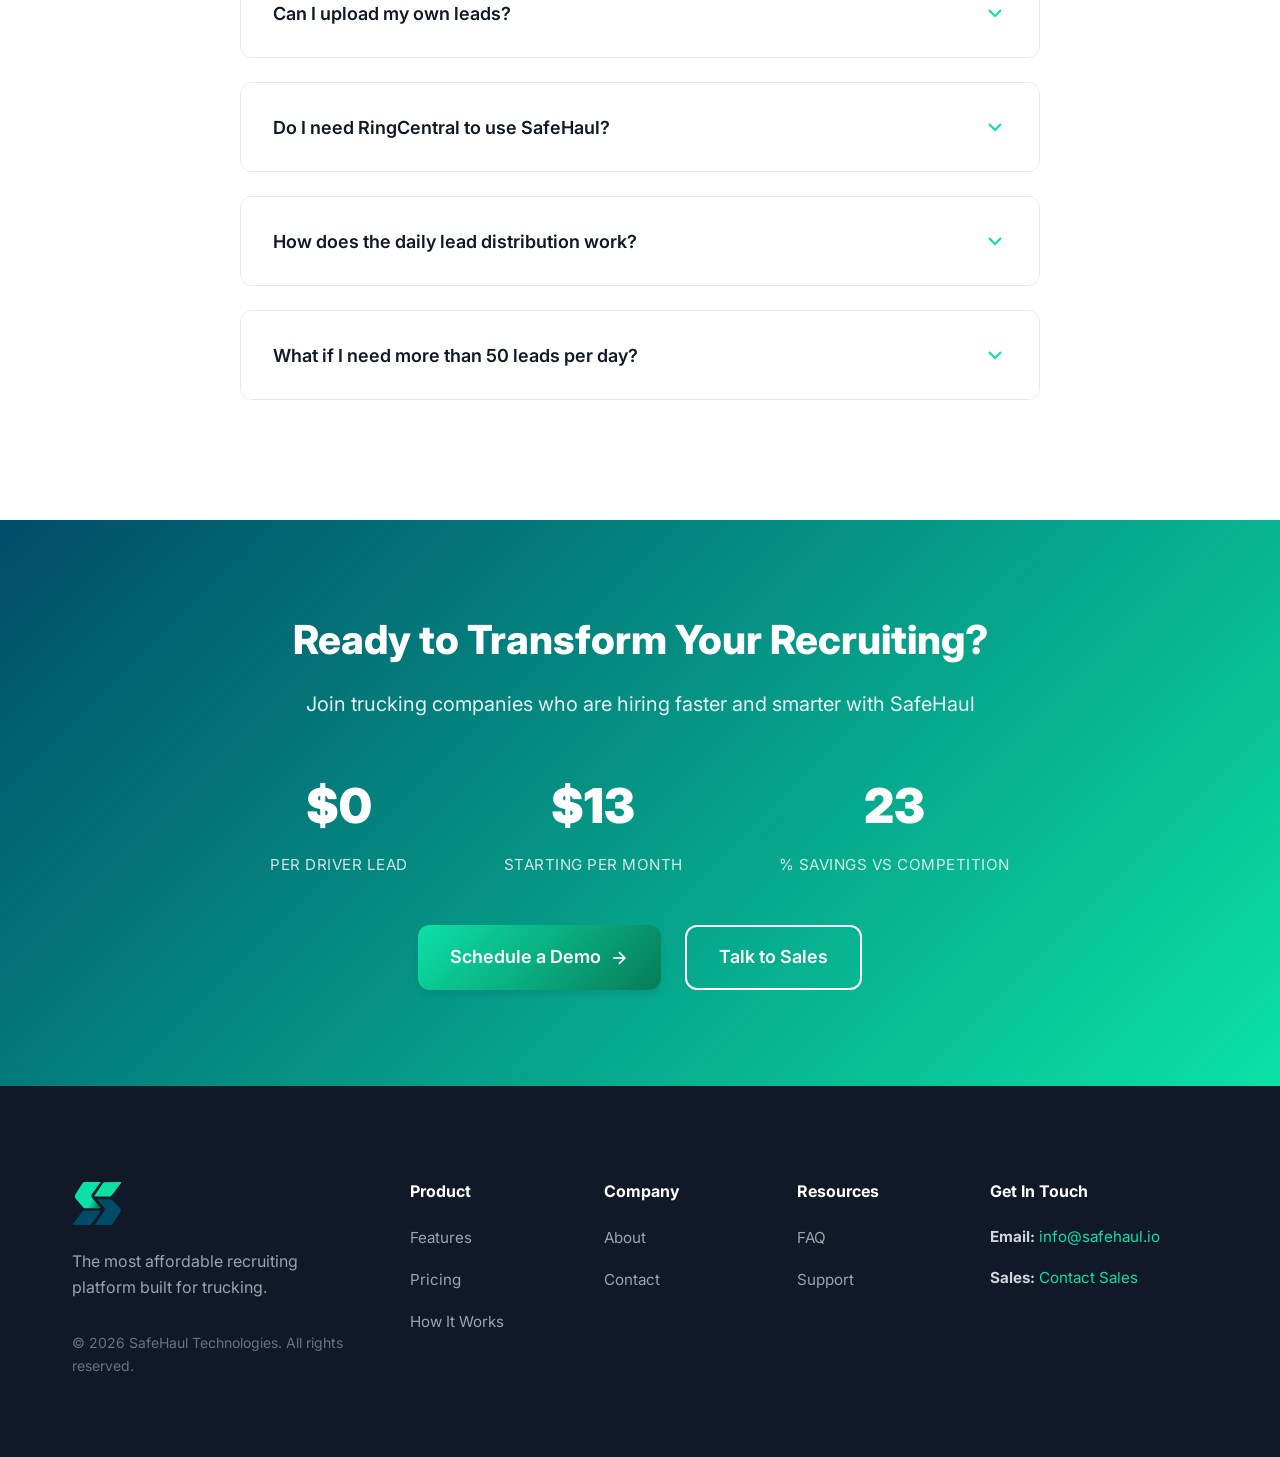
==== commit f738ea56: "some changes" ====
--- a/index.html
+++ b/index.html
@@ -62,11 +62,12 @@
         <div class="hero-bg-animation"></div>
         <div class="container hero-container">
             <div class="hero-content">
-                <div class="hero-badge">
+                <div class="verified-badge">
                     <svg width="16" height="16" viewBox="0 0 24 24" fill="none" stroke="currentColor" stroke-width="2">
-                        <polygon points="13 2 3 14 12 14 11 22 21 10 12 10 13 2"></polygon>
+                        <path d="M22 11.08V12a10 10 0 1 1-5.93-9.14"></path>
+                        <polyline points="22 4 12 14.01 9 11.01"></polyline>
                     </svg>
-                    Powered by SafeHaul Technologies
+                    100% CDL Verified • FMCSA Checked
                 </div>
 
                 <h1 class="hero-title">
@@ -386,7 +387,21 @@
         <div class="container">
             <div class="section-header centered">
                 <span class="section-tag secondary">For Drivers</span>
-                <h2>Find Your Next Opportunity Faster</h2>
+                <h2>Access a Network of High-Intent Drivers</h2>
+                <div class="driver-stats">
+                    <div class="driver-stat-item">
+                        <span class="driver-stat-number">10,000+</span>
+                        <span class="driver-stat-label">Active CDL Holders</span>
+                    </div>
+                    <div class="driver-stat-item">
+                        <span class="driver-stat-number">Daily</span>
+                        <span class="driver-stat-label">New Drivers Added</span>
+                    </div>
+                    <div class="driver-stat-item">
+                        <span class="driver-stat-number">5+ Years</span>
+                        <span class="driver-stat-label">Average Experience</span>
+                    </div>
+                </div>
             </div>
 
             <div class="driver-features">
@@ -440,6 +455,51 @@
         </div>
     </section>
 
+    <!-- TESTIMONIALS -->
+    <section class="testimonials-section">
+        <div class="container">
+            <div class="section-header centered">
+                <h2>Trusted by Owner-Operators</h2>
+                <p class="section-subtitle">Real results from real trucking companies.</p>
+            </div>
+            <div class="testimonials-grid">
+                <div class="testimonial-card">
+                    <p class="testimonial-quote">"We spent $50 and hired 2 drivers in the first week. Best money we've
+                        spent in years. Finally a platform that doesn't gouge us."</p>
+                    <div class="testimonial-author">
+                        <div class="author-avatar">MS</div>
+                        <div class="author-info">
+                            <h4>Mike S.</h4>
+                            <p>Owner, Star Line Trucking</p>
+                        </div>
+                    </div>
+                </div>
+                <div class="testimonial-card">
+                    <p class="testimonial-quote">"The SMS texting feature in the Pro plan is a game changer. I text
+                        drivers and get replies instantly. No more phone tag."</p>
+                    <div class="testimonial-author">
+                        <div class="author-avatar">JL</div>
+                        <div class="author-info">
+                            <h4>James L.</h4>
+                            <p>Recruiter, FastLane Logistics</p>
+                        </div>
+                    </div>
+                </div>
+                <div class="testimonial-card">
+                    <p class="testimonial-quote">"I was skeptical about the $1/lead promise, but the quality is actually
+                        better than the expensive boards. Highly recommend."</p>
+                    <div class="testimonial-author">
+                        <div class="author-avatar">TR</div>
+                        <div class="author-info">
+                            <h4>Tom R.</h4>
+                            <p>Fleet Manager, Red Rock Transport</p>
+                        </div>
+                    </div>
+                </div>
+            </div>
+        </div>
+    </section>
+
     <!-- HOW IT WORKS -->
     <section id="how-it-works" class="how-it-works">
         <div class="container">
@@ -526,6 +586,8 @@
                         <span class="price-amount">$50</span>
                         <span class="price-period">/month</span>
                     </div>
+                    <p style="font-size: 0.85rem; opacity: 0.8; margin-bottom: 1rem; margin-top: -0.5rem;">No contract.
+                        Cancel in 1 click.</p>
                     <p class="pricing-description">Everything you need to start hiring drivers.</p>
 
                     <ul class="pricing-features">
@@ -580,6 +642,8 @@
                         <span class="price-amount">$100</span>
                         <span class="price-period">/month</span>
                     </div>
+                    <p style="font-size: 0.85rem; opacity: 0.8; margin-bottom: 1rem; margin-top: -0.5rem;">7-Day
+                        Money-Back Guarantee</p>
                     <p class="pricing-description">Accelerate hiring with SMS and priority support.</p>
 
                     <ul class="pricing-features">
@@ -674,6 +738,51 @@
                     <a href="javascript:void(0)" class="btn btn-outline btn-block js-open-lead-modal">Contact Sales</a>
                     <span class="pricing-ideal">Ideal for Large Fleets (20+ trucks)</span>
                 </div>
+            </div>
+
+            <!-- Comparison Table -->
+            <div class="comparison-table-container">
+                <table class="comparison-table">
+                    <thead>
+                        <tr>
+                            <th>Feature</th>
+                            <th class="center">Basic ($50)</th>
+                            <th class="center">Pro ($100)</th>
+                        </tr>
+                    </thead>
+                    <tbody>
+                        <tr>
+                            <td>Daily Lead Volume</td>
+                            <td class="center">50 Leads</td>
+                            <td class="center">100 Leads</td>
+                        </tr>
+                        <tr>
+                            <td>Lead Freshness</td>
+                            <td class="center">Standard (24h)</td>
+                            <td class="center"><strong>Instant (Real-time)</strong></td>
+                        </tr>
+                        <tr>
+                            <td>ATS & Document Management</td>
+                            <td class="center"><span class="check">✔</span></td>
+                            <td class="center"><span class="check">✔</span></td>
+                        </tr>
+                        <tr>
+                            <td>2-Way SMS Texting</td>
+                            <td class="center"><span class="cross">✘</span></td>
+                            <td class="center"><span class="check">✔</span></td>
+                        </tr>
+                        <tr>
+                            <td>Automated Follow-ups</td>
+                            <td class="center"><span class="cross">✘</span></td>
+                            <td class="center"><span class="check">✔</span></td>
+                        </tr>
+                        <tr>
+                            <td>Priority Support</td>
+                            <td class="center"><span class="cross">✘</span></td>
+                            <td class="center"><span class="check">✔</span></td>
+                        </tr>
+                    </tbody>
+                </table>
             </div>
 
             <p class="pricing-trust">Cancel anytime. No long-term contracts.</p>
@@ -1028,6 +1137,54 @@
     <script src="assets/js/main.js"></script>
     <script src="assets/js/contact-form.js"></script>
     <script src="assets/js/zoom.js"></script>
+
+    <!-- Sticky Mobile CTA -->
+    <div class="sticky-cta">
+        <a href="#pricing" class="btn btn-primary btn-block">Get Started - $50/mo</a>
+    </div>
+
+    <!-- Exit Intent Modal -->
+    <div class="exit-modal" id="exitModal">
+        <div class="exit-modal-content">
+            <button class="exit-modal-close" id="closeExitModal">&times;</button>
+            <h3>Wait! Before you go...</h3>
+            <p>Want to see the quality of drivers in your area before you commit?</p>
+            <div class="mockup-container bg-primary" style="margin-bottom: 1.5rem;">
+                <img src="assets/images/feature-leads.png" alt="Driver List Preview"
+                    style="border-radius: 0.5rem; width: 100%;">
+            </div>
+            <a href="#pricing" class="btn btn-primary btn-lg btn-block">View Plan Options</a>
+            <p style="margin-top: 1rem; font-size: 0.875rem;">Join 500+ companies hiring today.</p>
+        </div>
+    </div>
+
+    <!-- Exit Intent Script -->
+    <script>
+        document.addEventListener('DOMContentLoaded', () => {
+            const modal = document.getElementById('exitModal');
+            const closeBtn = document.getElementById('closeExitModal');
+            let hasShown = false;
+
+            // Show on mouseleave (desktop)
+            document.addEventListener('mouseleave', (e) => {
+                if (e.clientY < 0 && !hasShown) {
+                    modal.classList.add('visible');
+                    hasShown = true;
+                }
+            });
+
+            closeBtn.addEventListener('click', () => {
+                modal.classList.remove('visible');
+            });
+
+            // Close when clicking outside
+            modal.addEventListener('click', (e) => {
+                if (e.target === modal) {
+                    modal.classList.remove('visible');
+                }
+            });
+        });
+    </script>
 </body>
 
 </html>
--- a/assets/css/styles.css
+++ b/assets/css/styles.css
@@ -1823,4 +1823,506 @@
     .nav-cta .btn-ghost {
         display: none;
     }
+}
+
+/* --- STRATEGIC IMPROVEMENTS --- */
+
+/* Verified Badge */
+.verified-badge {
+    display: inline-flex;
+    align-items: center;
+    gap: 0.5rem;
+    background: rgba(16, 185, 129, 0.1);
+    color: #10b981;
+    padding: 0.5rem 1rem;
+    border-radius: 2rem;
+    font-size: 0.875rem;
+    font-weight: 600;
+    margin-bottom: 1.5rem;
+    border: 1px solid rgba(16, 185, 129, 0.2);
+}
+
+/* Testimonials Section */
+.testimonials-section {
+    padding: 6rem 0;
+    background: var(--bg-secondary);
+    border-top: 1px solid var(--border-color);
+    border-bottom: 1px solid var(--border-color);
+}
+
+.testimonials-grid {
+    display: grid;
+    grid-template-columns: repeat(auto-fit, minmax(300px, 1fr));
+    gap: 2rem;
+    margin-top: 3rem;
+}
+
+.testimonial-card {
+    background: var(--bg-primary);
+    padding: 2rem;
+    border-radius: 1rem;
+    border: 1px solid var(--border-color);
+    box-shadow: var(--shadow-sm);
+}
+
+.testimonial-quote {
+    font-size: 1.125rem;
+    line-height: 1.6;
+    color: var(--text-primary);
+    margin-bottom: 1.5rem;
+    font-style: italic;
+}
+
+.testimonial-author {
+    display: flex;
+    align-items: center;
+    gap: 1rem;
+}
+
+.author-avatar {
+    width: 48px;
+    height: 48px;
+    background: var(--primary-color);
+    border-radius: 50%;
+    display: flex;
+    align-items: center;
+    justify-content: center;
+    color: white;
+    font-weight: bold;
+    font-size: 1.25rem;
+}
+
+.author-info h4 {
+    font-size: 1rem;
+    font-weight: 600;
+    color: var(--text-primary);
+    margin: 0;
+}
+
+.author-info p {
+    font-size: 0.875rem;
+    color: var(--text-secondary);
+    margin: 0;
+}
+
+/* Comparison Table */
+.comparison-table-container {
+    margin-top: 4rem;
+    overflow-x: auto;
+    background: var(--bg-primary);
+    border-radius: 1rem;
+    border: 1px solid var(--border-color);
+    box-shadow: var(--shadow-sm);
+    padding: 2rem;
+}
+
+.comparison-table {
+    width: 100%;
+    border-collapse: collapse;
+    min-width: 600px;
+}
+
+.comparison-table th,
+.comparison-table td {
+    padding: 1rem;
+    text-align: left;
+    border-bottom: 1px solid var(--border-color);
+}
+
+.comparison-table tr:last-child td {
+    border-bottom: none;
+}
+
+.comparison-table th {
+    font-weight: 600;
+    color: var(--text-primary);
+    font-size: 1.125rem;
+}
+
+.comparison-table th.center,
+.comparison-table td.center {
+    text-align: center;
+}
+
+.comparison-table .check {
+    color: #10b981;
+    font-weight: bold;
+}
+
+.comparison-table .cross {
+    color: #ef4444;
+    font-weight: bold;
+}
+
+/* Sticky Mobile CTA */
+.sticky-cta {
+    display: none;
+    position: fixed;
+    bottom: 0;
+    left: 0;
+    width: 100%;
+    background: var(--bg-primary);
+    padding: 1rem;
+    box-shadow: 0 -4px 10px rgba(0, 0, 0, 0.1);
+    z-index: 1000;
+    border-top: 1px solid var(--border-color);
+}
+
+.sticky-cta .btn {
+    width: 100%;
+}
+
+@media (max-width: 640px) {
+    .sticky-cta {
+        display: block;
+    }
+
+    /* Add padding to footer so content isn't covered */
+    .footer {
+        padding-bottom: 5rem;
+    }
+}
+
+/* Exit Intent Modal */
+.exit-modal {
+    display: none;
+    position: fixed;
+    top: 0;
+    left: 0;
+    width: 100%;
+    height: 100%;
+    background: rgba(0, 0, 0, 0.6);
+    z-index: 2000;
+    align-items: center;
+    justify-content: center;
+    opacity: 0;
+    transition: opacity 0.3s ease;
+    backdrop-filter: blur(4px);
+}
+
+.exit-modal.visible {
+    display: flex;
+    opacity: 1;
+}
+
+.exit-modal-content {
+    background: var(--bg-primary);
+    padding: 2.5rem;
+    border-radius: 1rem;
+    max-width: 500px;
+    width: 90%;
+    position: relative;
+    text-align: center;
+    box-shadow: var(--shadow-lg);
+    border: 1px solid var(--border-color);
+}
+
+.exit-modal-close {
+    position: absolute;
+    top: 1rem;
+    right: 1rem;
+    background: none;
+    border: none;
+    font-size: 1.5rem;
+    line-height: 1;
+    cursor: pointer;
+    color: var(--text-secondary);
+    padding: 0.5rem;
+    border-radius: 50%;
+}
+
+.exit-modal-close:hover {
+    background: var(--bg-secondary);
+    color: var(--text-primary);
+}
+
+.exit-modal h3 {
+    font-size: 1.5rem;
+    margin-bottom: 1rem;
+    color: var(--text-primary);
+}
+
+.exit-modal p {
+    color: var(--text-secondary);
+    margin-bottom: 1.5rem;
+}
+
+/* Driver Stats */
+.driver-stats {
+    display: flex;
+    gap: 3rem;
+    margin-top: 3rem;
+    justify-content: center;
+    flex-wrap: wrap;
+}
+
+.driver-stat-item {
+    text-align: center;
+}
+
+.driver-stat-number {
+    display: block;
+    font-size: 2rem;
+    font-weight: 800;
+    color: var(--primary-color);
+    margin-bottom: 0.5rem;
+}
+
+.driver-stat-label {
+    font-size: 0.875rem;
+    font-weight: 600;
+    color: var(--text-secondary);
+    text-transform: uppercase;
+    letter-spacing: 0.05em;
+}
+
+/* --- STRATEGIC IMPROVEMENTS --- */
+
+/* Verified Badge */
+.verified-badge {
+    display: inline-flex;
+    align-items: center;
+    gap: 0.5rem;
+    background: rgba(16, 185, 129, 0.1);
+    color: #10b981;
+    padding: 0.5rem 1rem;
+    border-radius: 2rem;
+    font-size: 0.875rem;
+    font-weight: 600;
+    margin-bottom: 1.5rem;
+    border: 1px solid rgba(16, 185, 129, 0.2);
+}
+
+/* Testimonials Section */
+.testimonials-section {
+    padding: 6rem 0;
+    background: var(--bg-secondary);
+    border-top: 1px solid var(--border-color);
+    border-bottom: 1px solid var(--border-color);
+}
+
+.testimonials-grid {
+    display: grid;
+    grid-template-columns: repeat(auto-fit, minmax(300px, 1fr));
+    gap: 2rem;
+    margin-top: 3rem;
+}
+
+.testimonial-card {
+    background: var(--bg-primary);
+    padding: 2rem;
+    border-radius: 1rem;
+    border: 1px solid var(--border-color);
+    box-shadow: var(--shadow-sm);
+}
+
+.testimonial-quote {
+    font-size: 1.125rem;
+    line-height: 1.6;
+    color: var(--text-primary);
+    margin-bottom: 1.5rem;
+    font-style: italic;
+}
+
+.testimonial-author {
+    display: flex;
+    align-items: center;
+    gap: 1rem;
+}
+
+.author-avatar {
+    width: 48px;
+    height: 48px;
+    background: var(--primary-color);
+    border-radius: 50%;
+    display: flex;
+    align-items: center;
+    justify-content: center;
+    color: white;
+    font-weight: bold;
+    font-size: 1.25rem;
+}
+
+.author-info h4 {
+    font-size: 1rem;
+    font-weight: 600;
+    color: var(--text-primary);
+    margin: 0;
+}
+
+.author-info p {
+    font-size: 0.875rem;
+    color: var(--text-secondary);
+    margin: 0;
+}
+
+/* Comparison Table */
+.comparison-table-container {
+    margin-top: 4rem;
+    overflow-x: auto;
+    background: var(--bg-primary);
+    border-radius: 1rem;
+    border: 1px solid var(--border-color);
+    box-shadow: var(--shadow-sm);
+    padding: 2rem;
+}
+
+.comparison-table {
+    width: 100%;
+    border-collapse: collapse;
+    min-width: 600px;
+}
+
+.comparison-table th,
+.comparison-table td {
+    padding: 1rem;
+    text-align: left;
+    border-bottom: 1px solid var(--border-color);
+}
+
+.comparison-table tr:last-child td {
+    border-bottom: none;
+}
+
+.comparison-table th {
+    font-weight: 600;
+    color: var(--text-primary);
+    font-size: 1.125rem;
+}
+
+.comparison-table th.center,
+.comparison-table td.center {
+    text-align: center;
+}
+
+.comparison-table .check {
+    color: #10b981;
+    font-weight: bold;
+}
+
+.comparison-table .cross {
+    color: #ef4444;
+    font-weight: bold;
+}
+
+/* Sticky Mobile CTA */
+.sticky-cta {
+    display: none;
+    position: fixed;
+    bottom: 0;
+    left: 0;
+    width: 100%;
+    background: var(--bg-primary);
+    padding: 1rem;
+    box-shadow: 0 -4px 10px rgba(0, 0, 0, 0.1);
+    z-index: 1000;
+    border-top: 1px solid var(--border-color);
+}
+
+.sticky-cta .btn {
+    width: 100%;
+}
+
+@media (max-width: 640px) {
+    .sticky-cta {
+        display: block;
+    }
+
+    /* Add padding to footer so content isn't covered */
+    .footer {
+        padding-bottom: 5rem;
+    }
+}
+
+/* Exit Intent Modal */
+.exit-modal {
+    display: none;
+    position: fixed;
+    top: 0;
+    left: 0;
+    width: 100%;
+    height: 100%;
+    background: rgba(0, 0, 0, 0.6);
+    z-index: 2000;
+    align-items: center;
+    justify-content: center;
+    opacity: 0;
+    transition: opacity 0.3s ease;
+    backdrop-filter: blur(4px);
+}
+
+.exit-modal.visible {
+    display: flex;
+    opacity: 1;
+}
+
+.exit-modal-content {
+    background: var(--bg-primary);
+    padding: 2.5rem;
+    border-radius: 1rem;
+    max-width: 500px;
+    width: 90%;
+    position: relative;
+    text-align: center;
+    box-shadow: var(--shadow-lg);
+    border: 1px solid var(--border-color);
+}
+
+.exit-modal-close {
+    position: absolute;
+    top: 1rem;
+    right: 1rem;
+    background: none;
+    border: none;
+    font-size: 1.5rem;
+    line-height: 1;
+    cursor: pointer;
+    color: var(--text-secondary);
+    padding: 0.5rem;
+    border-radius: 50%;
+}
+
+.exit-modal-close:hover {
+    background: var(--bg-secondary);
+    color: var(--text-primary);
+}
+
+.exit-modal h3 {
+    font-size: 1.5rem;
+    margin-bottom: 1rem;
+    color: var(--text-primary);
+}
+
+.exit-modal p {
+    color: var(--text-secondary);
+    margin-bottom: 1.5rem;
+}
+
+/* Driver Stats */
+.driver-stats {
+    display: flex;
+    gap: 3rem;
+    margin-top: 3rem;
+    justify-content: center;
+    flex-wrap: wrap;
+}
+
+.driver-stat-item {
+    text-align: center;
+}
+
+.driver-stat-number {
+    display: block;
+    font-size: 2rem;
+    font-weight: 800;
+    color: var(--primary-color);
+    margin-bottom: 0.5rem;
+}
+
+.driver-stat-label {
+    font-size: 0.875rem;
+    font-weight: 600;
+    color: var(--text-secondary);
+    text-transform: uppercase;
+    letter-spacing: 0.05em;
 }
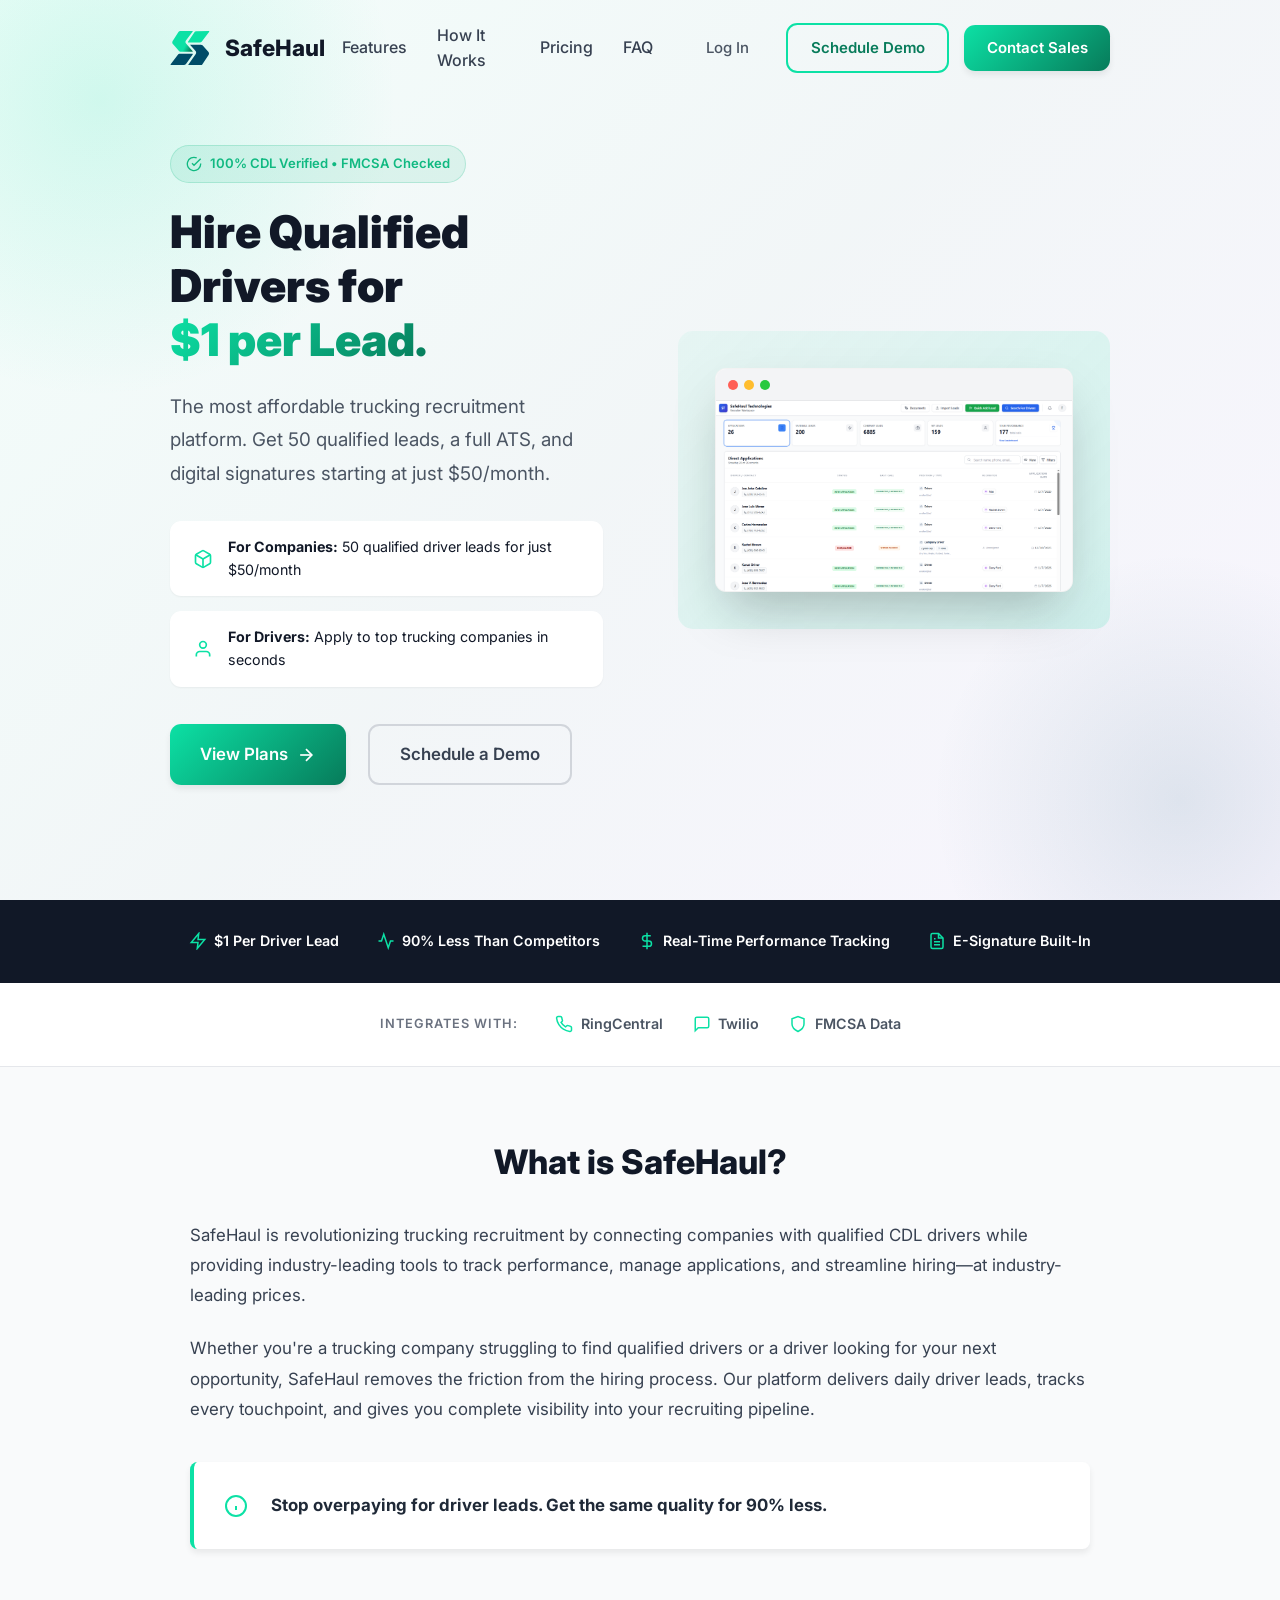
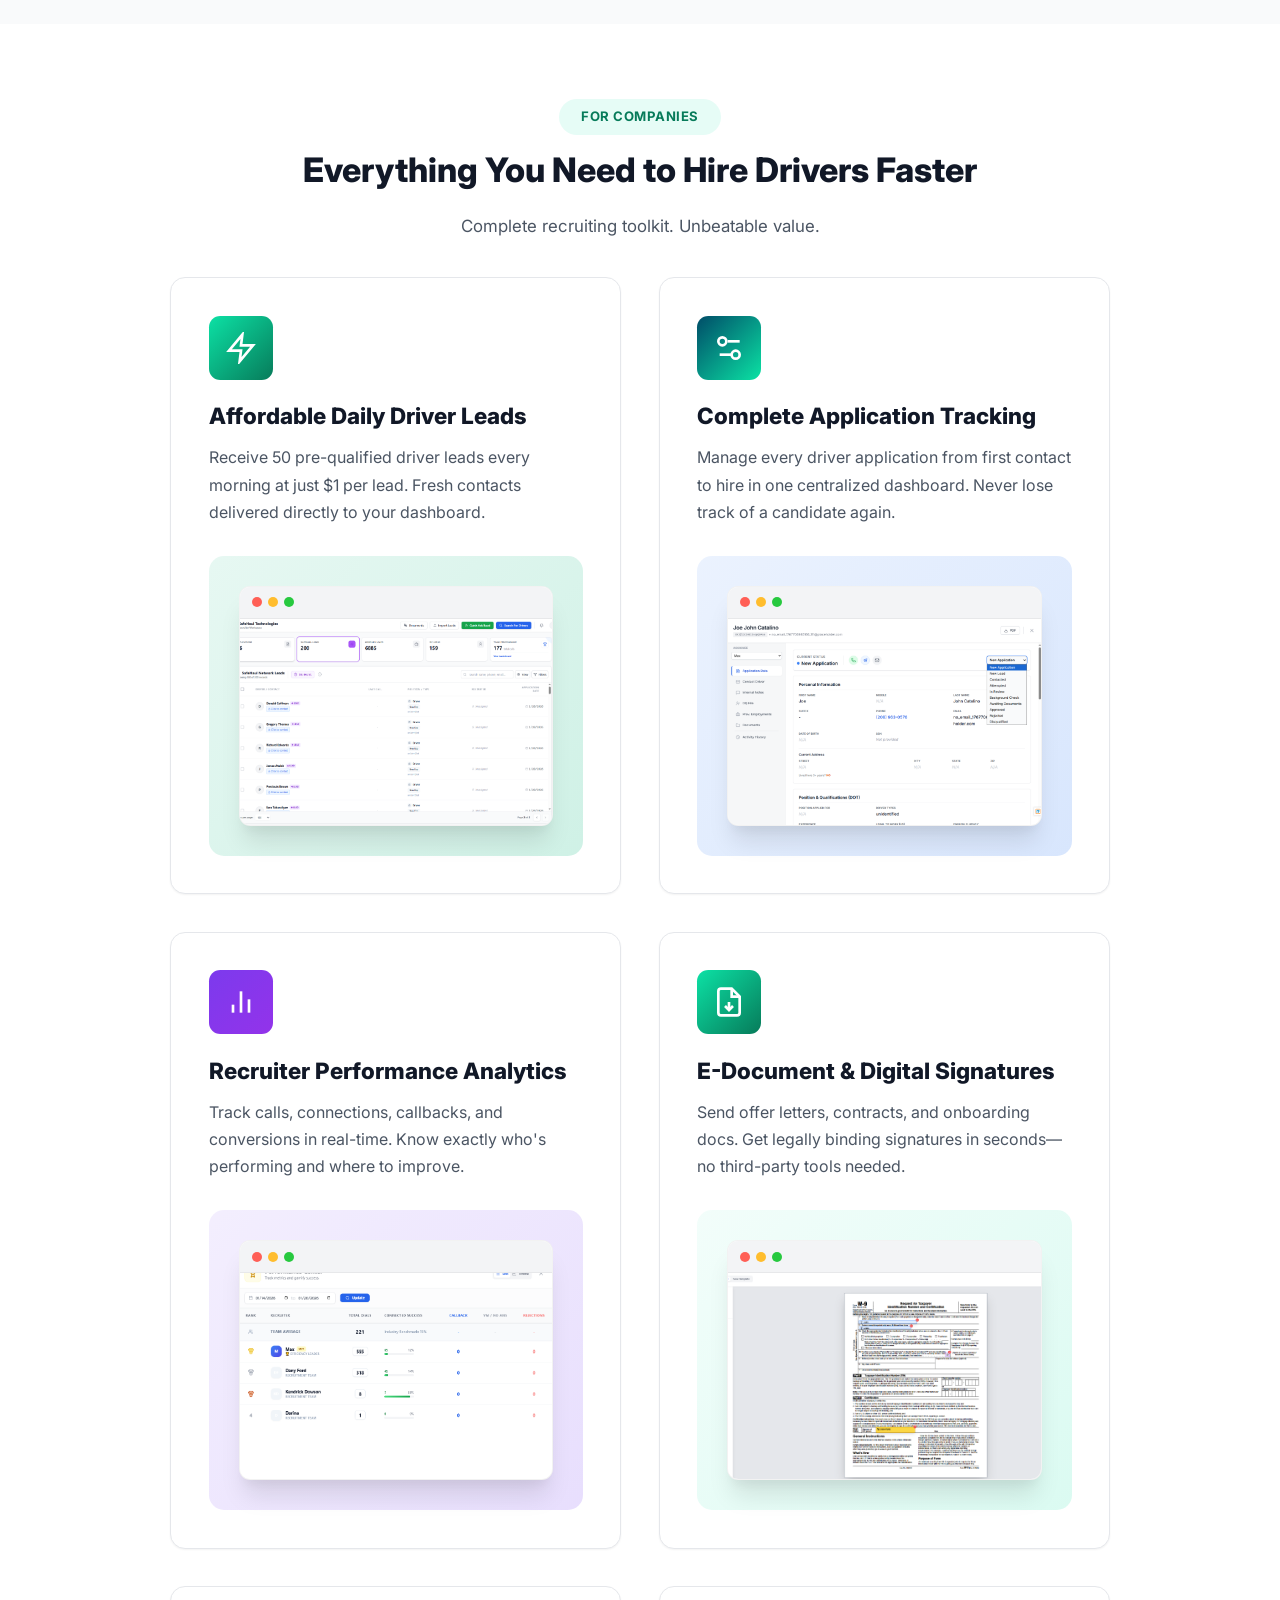
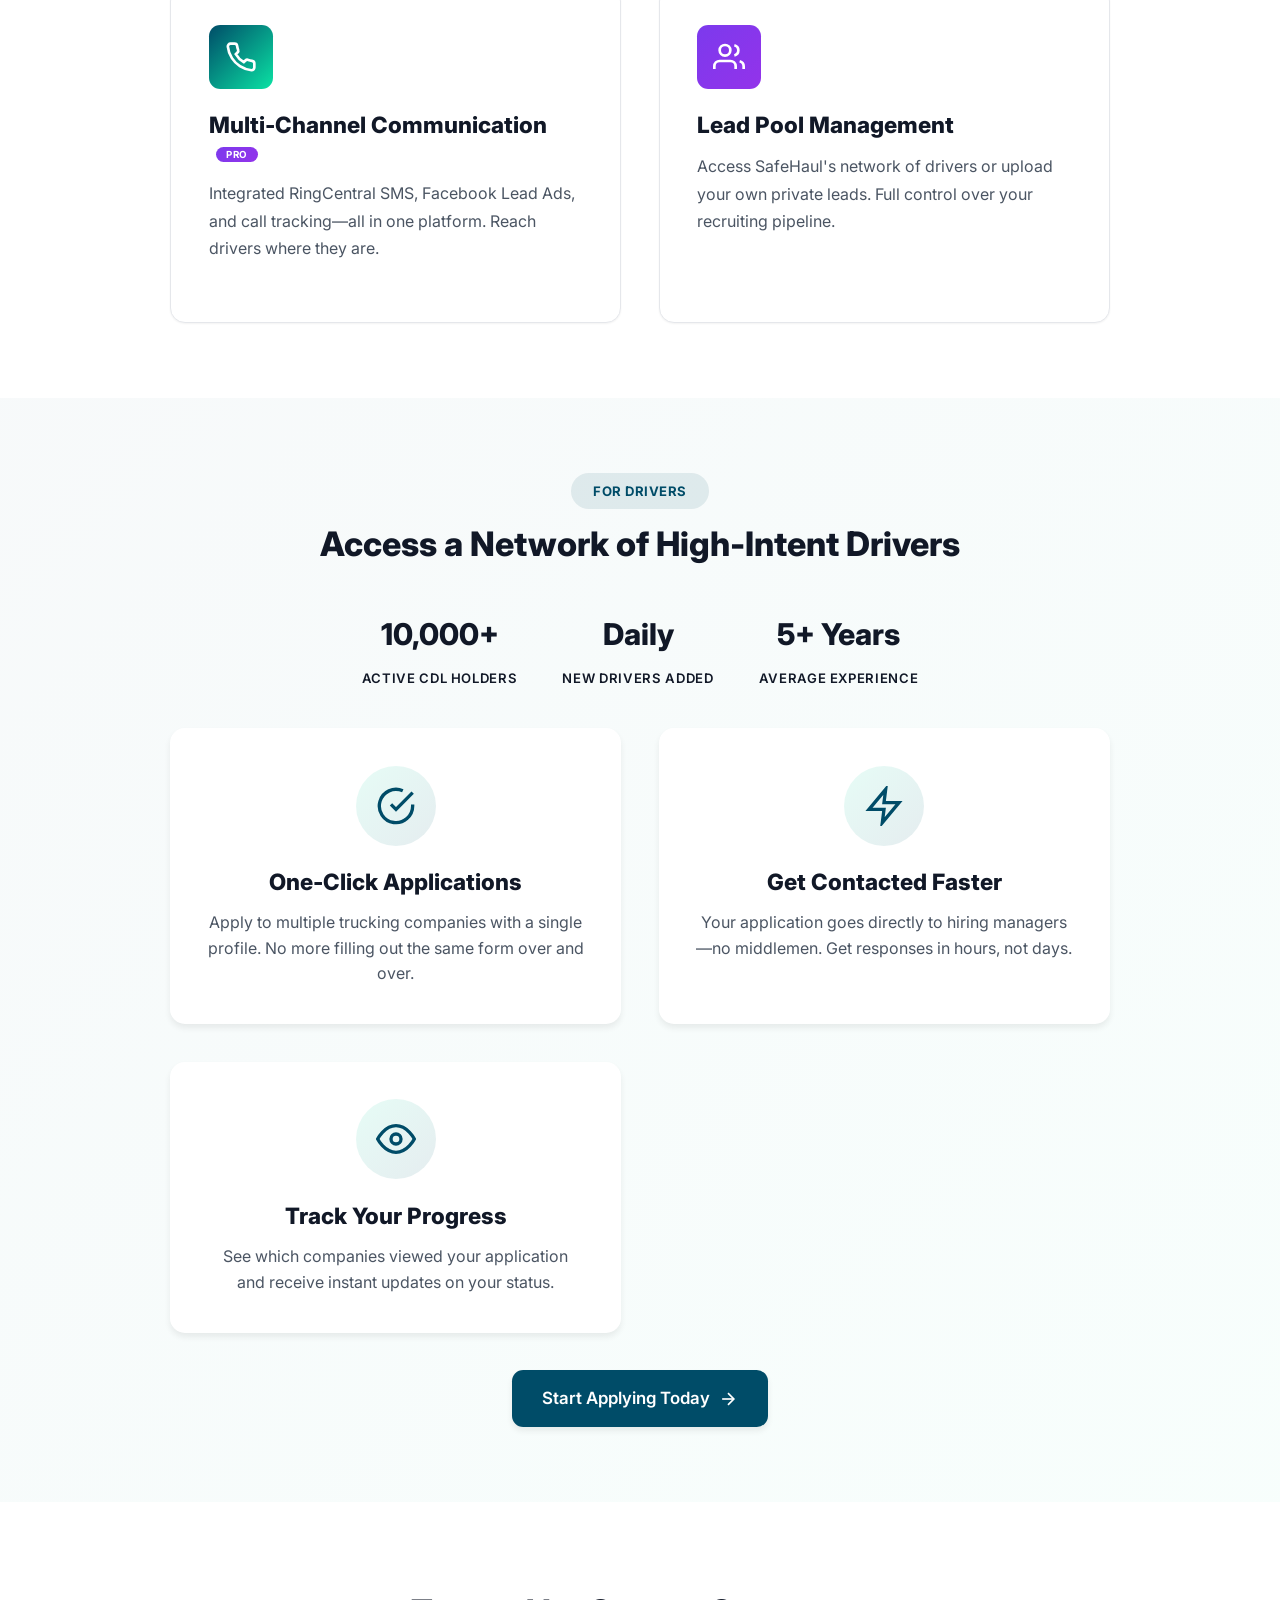
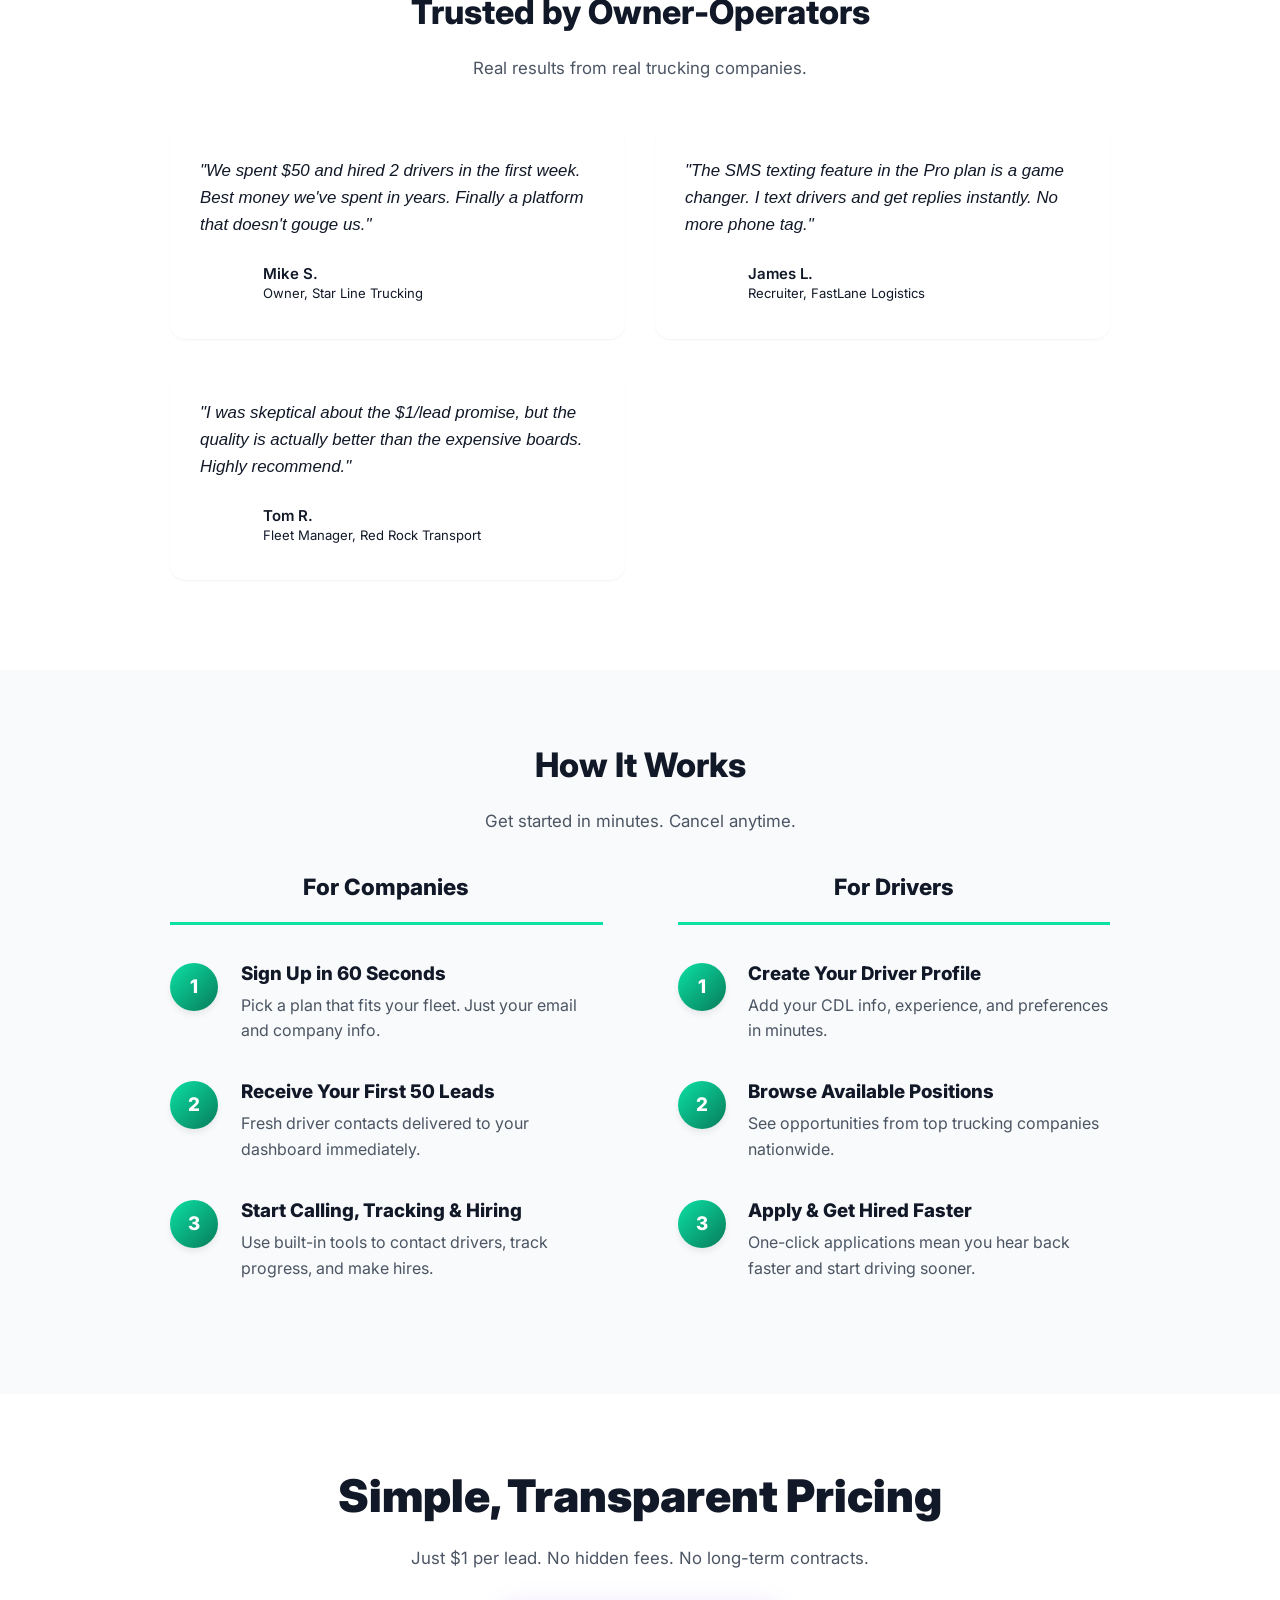
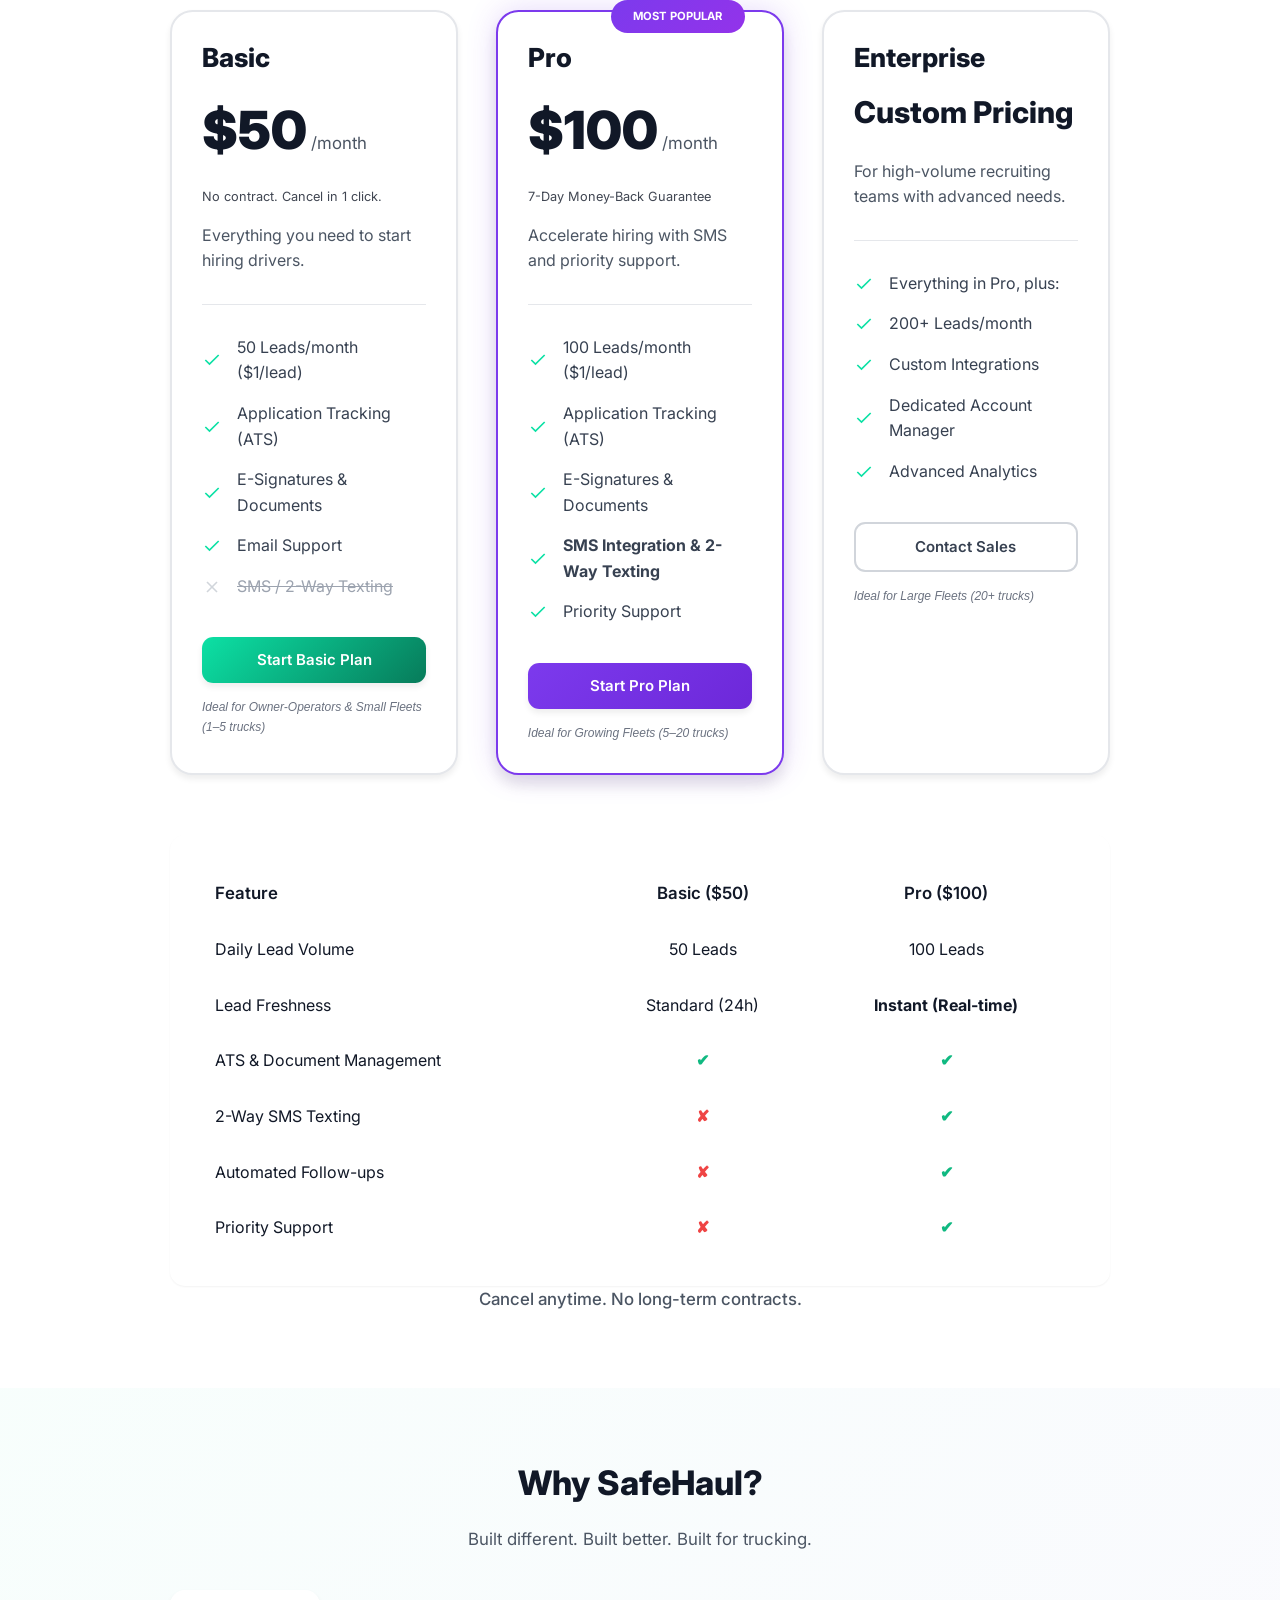
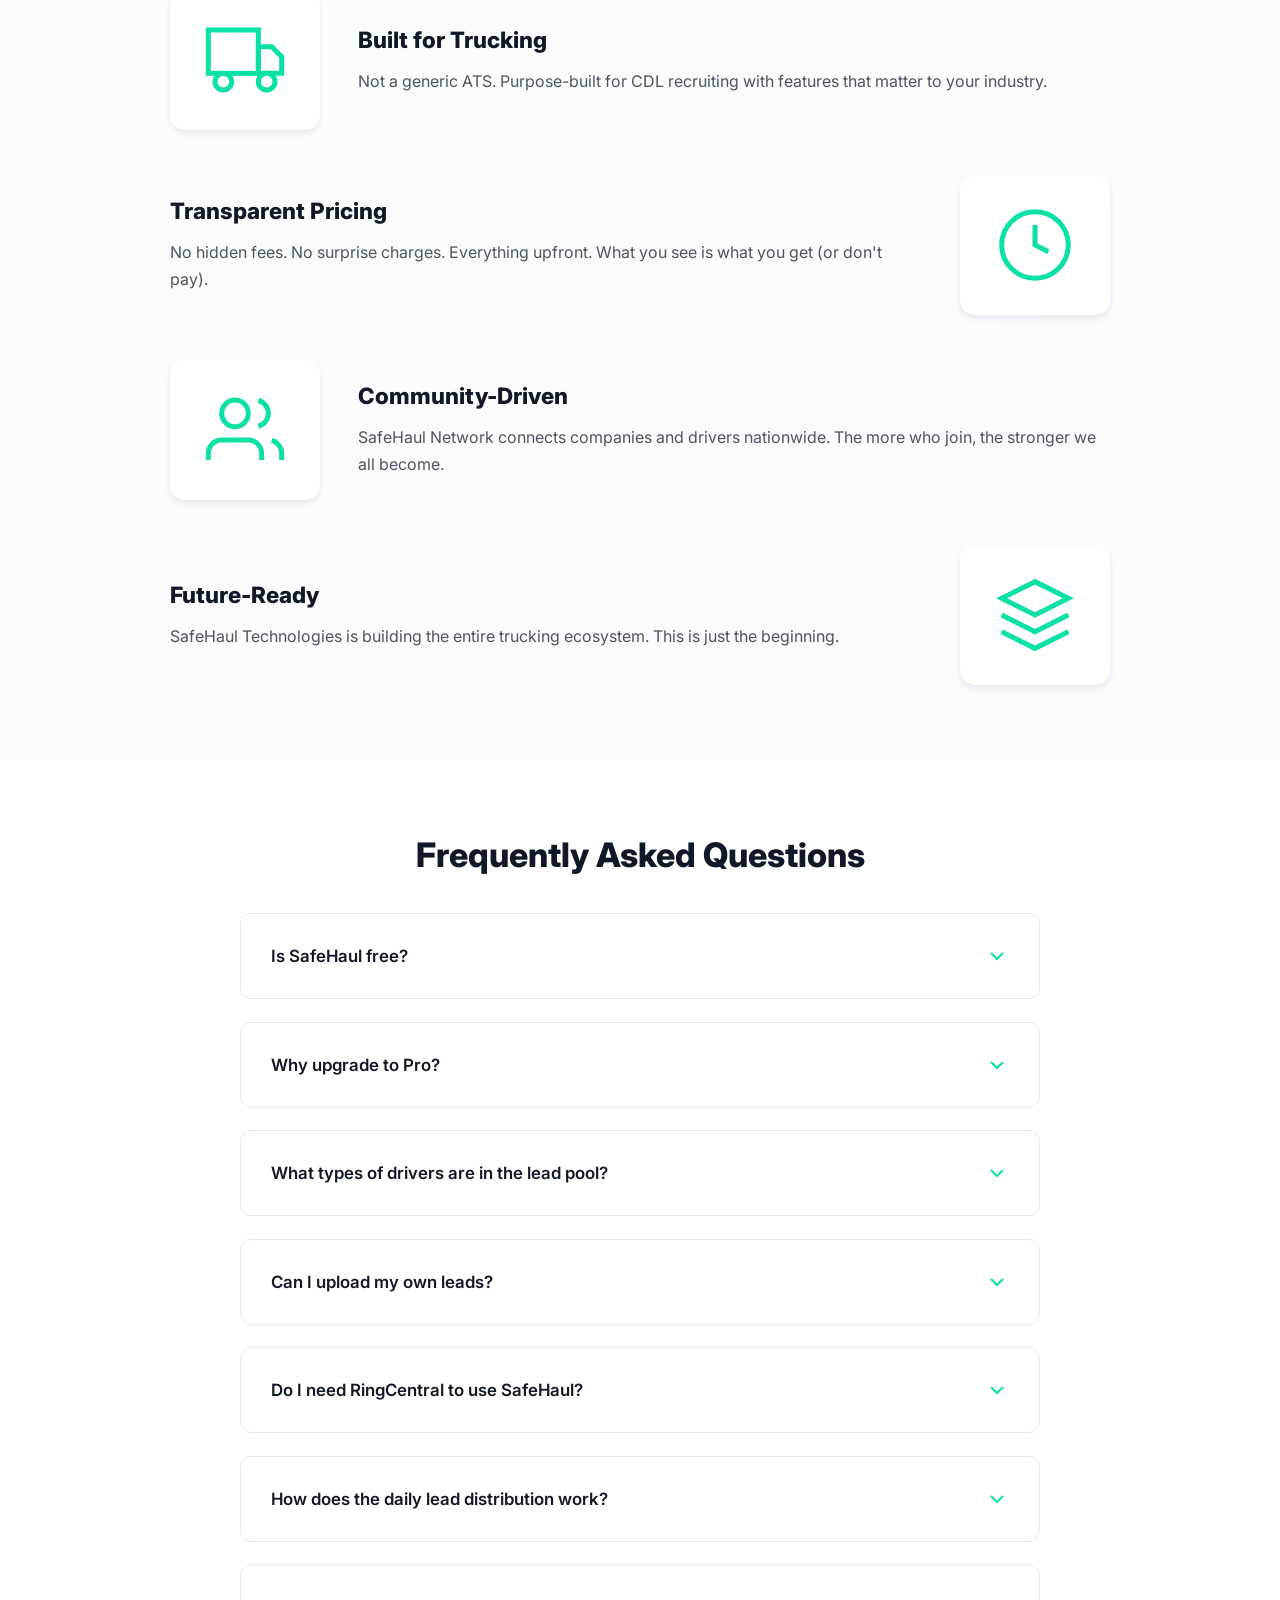
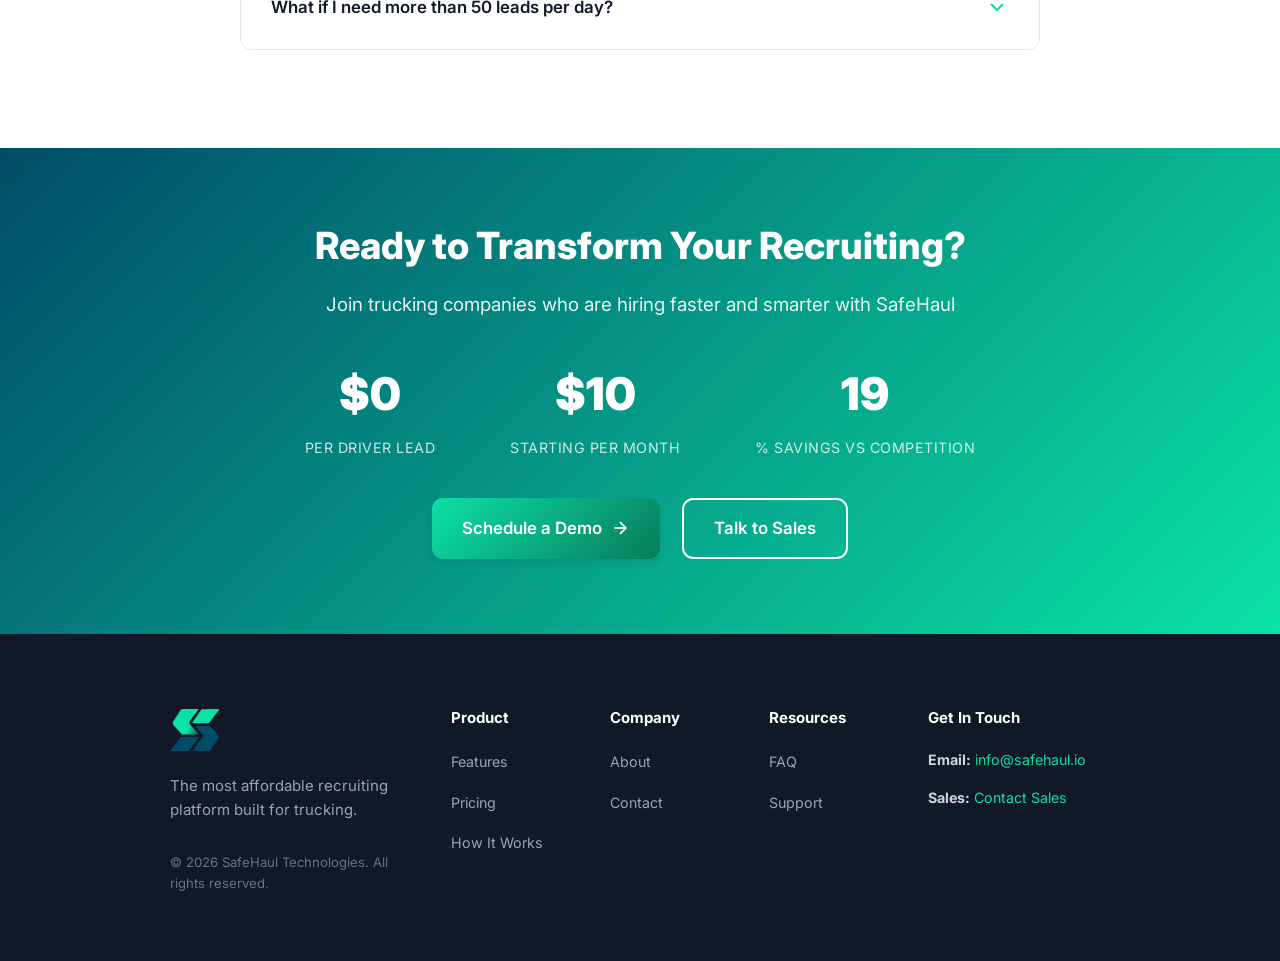
==== commit 8077ecec: "some changes" ====
--- a/index.html
+++ b/index.html
@@ -40,7 +40,7 @@
                 <a href="#how-it-works" class="nav-link">How It Works</a>
                 <a href="#pricing" class="nav-link">Pricing</a>
                 <a href="#faq" class="nav-link">FAQ</a>
-                <a href="https://app.safehaul.io" class="nav-link" target="_blank" rel="noopener">Log In</a>
+                <a href="https://app.safehaul.io" class="nav-link mobile-only" target="_blank" rel="noopener">Log In</a>
             </div>
 
             <div class="nav-cta">
@@ -629,8 +629,8 @@
                         </li>
                     </ul>
 
-                    <a href="https://app.safehaul.io" target="_blank" rel="noopener"
-                        class="btn btn-primary btn-block">Start Basic Plan</a>
+                    <a href="javascript:void(0)" class="btn btn-primary btn-block js-open-lead-modal">Start Basic
+                        Plan</a>
                     <span class="pricing-ideal">Ideal for Owner-Operators &amp; Small Fleets (1–5 trucks)</span>
                 </div>
 
@@ -684,8 +684,7 @@
                         </li>
                     </ul>
 
-                    <a href="https://app.safehaul.io" target="_blank" rel="noopener"
-                        class="btn btn-primary btn-block">Start Pro Plan</a>
+                    <a href="javascript:void(0)" class="btn btn-primary btn-block js-open-lead-modal">Start Pro Plan</a>
                     <span class="pricing-ideal">Ideal for Growing Fleets (5–20 trucks)</span>
                 </div>
 
--- a/assets/css/styles.css
+++ b/assets/css/styles.css
@@ -2325,4 +2325,51 @@
     color: var(--text-secondary);
     text-transform: uppercase;
     letter-spacing: 0.05em;
+}
+
+/* --- FIXES & RESPONSIVENESS (Laptop) --- */
+
+/* Hide duplicate Log In on desktop */
+.nav-link.mobile-only {
+    display: none;
+}
+
+/* Ensure it shows in mobile menu if needed */
+@media (max-width: 900px) {
+    .nav-link.mobile-only {
+        display: block;
+    }
+}
+
+/* Optimize for Laptops / Smaller Desktop Screens */
+@media (min-width: 1025px) and (max-width: 1440px) {
+    :root {
+        font-size: 15px;
+        /* Slightly smaller base text */
+        --space-xl: 2.5rem;
+        --space-2xl: 3rem;
+        --space-3xl: 5rem;
+    }
+
+    .container {
+        max-width: 1000px;
+        /* Tighter container */
+    }
+
+    h1 {
+        font-size: 3rem;
+    }
+
+    h2 {
+        font-size: 2.25rem;
+    }
+
+    .hero {
+        padding-top: 6rem;
+        padding-bottom: 4rem;
+    }
+
+    .pricing-card {
+        padding: 2rem;
+    }
 }
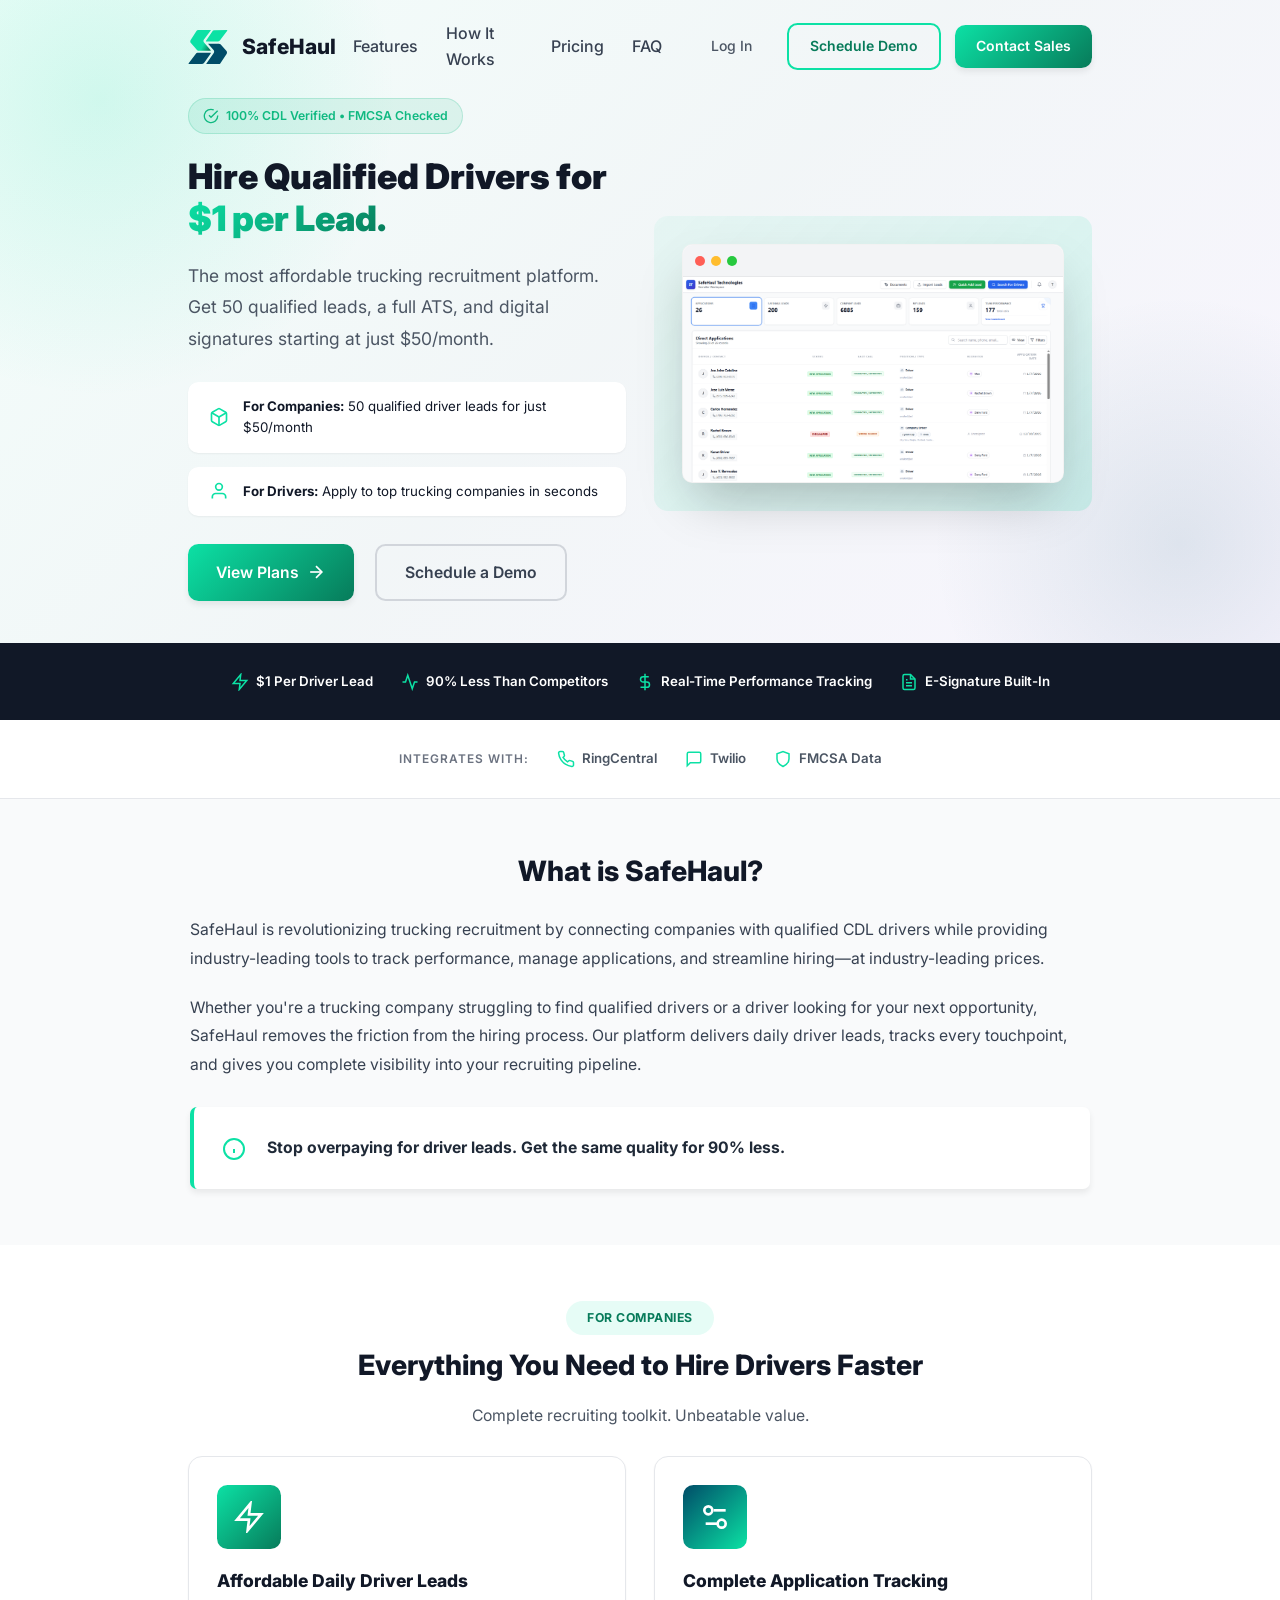
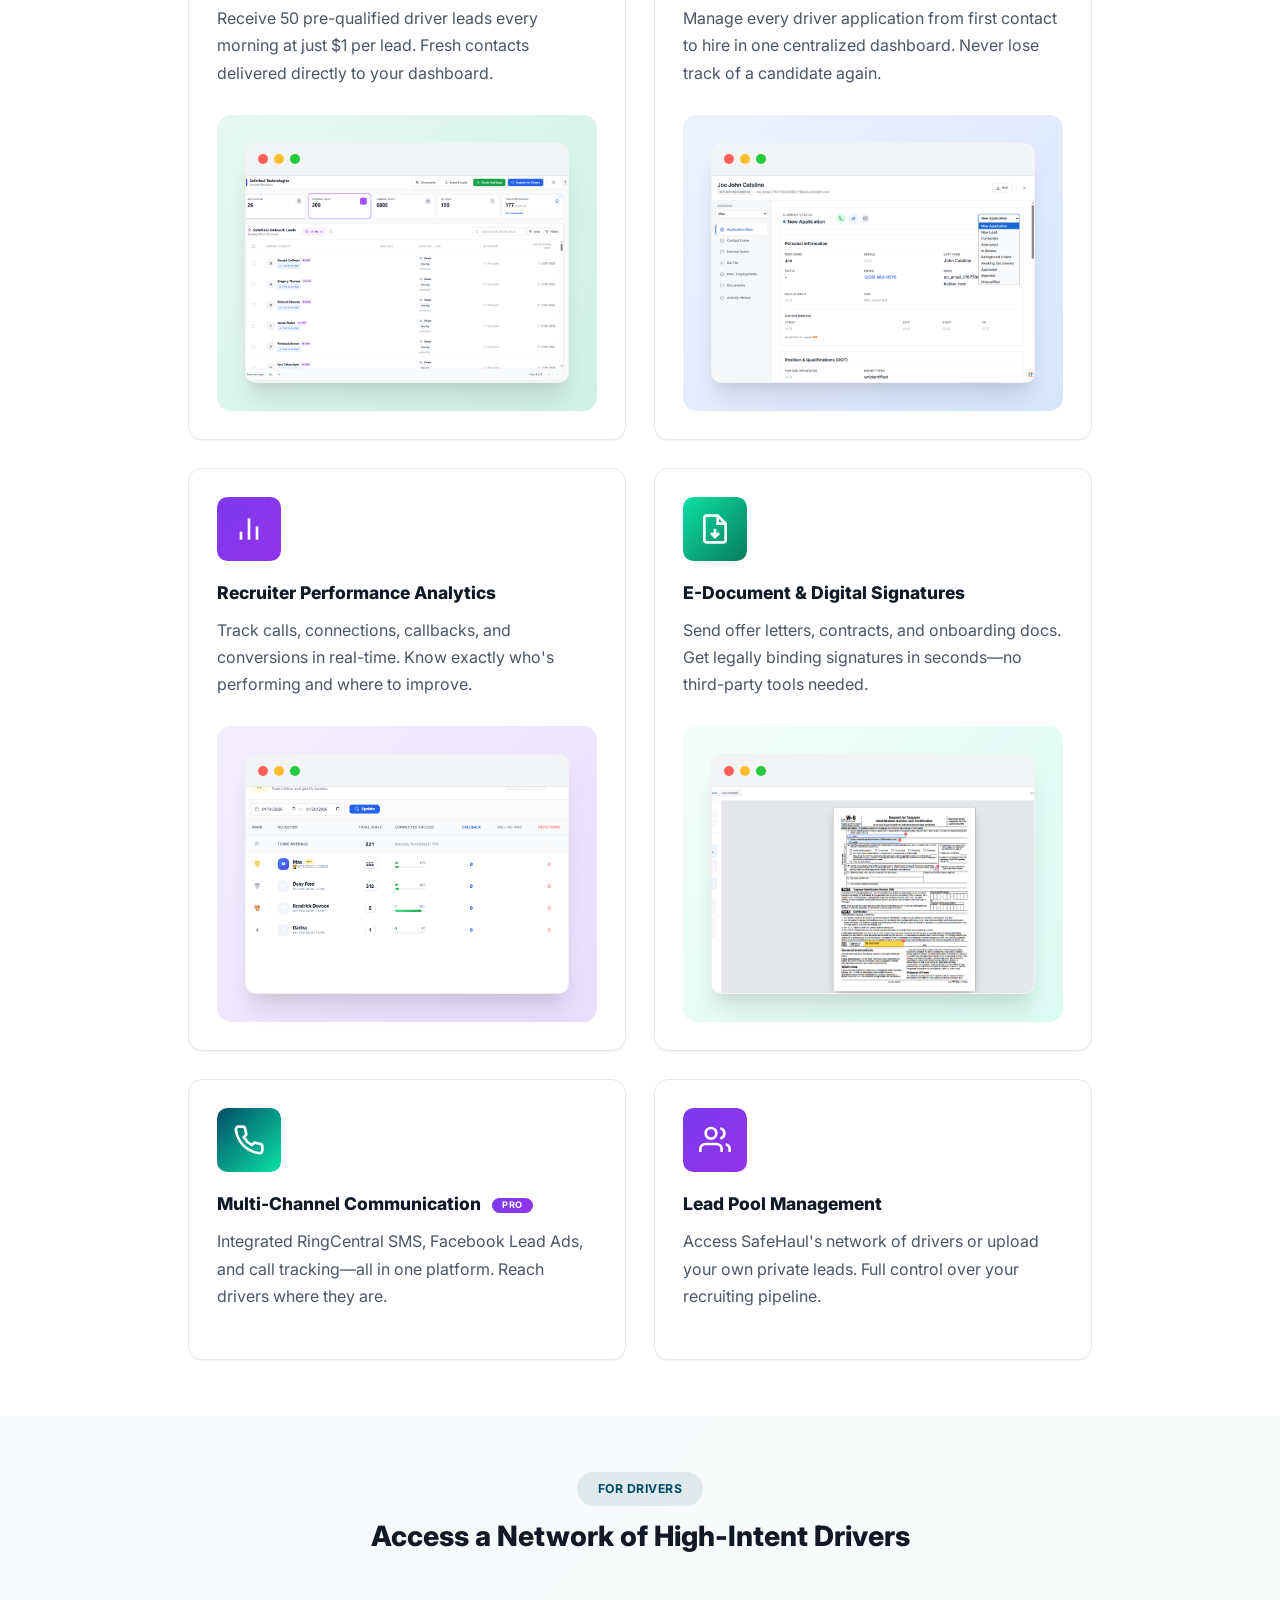
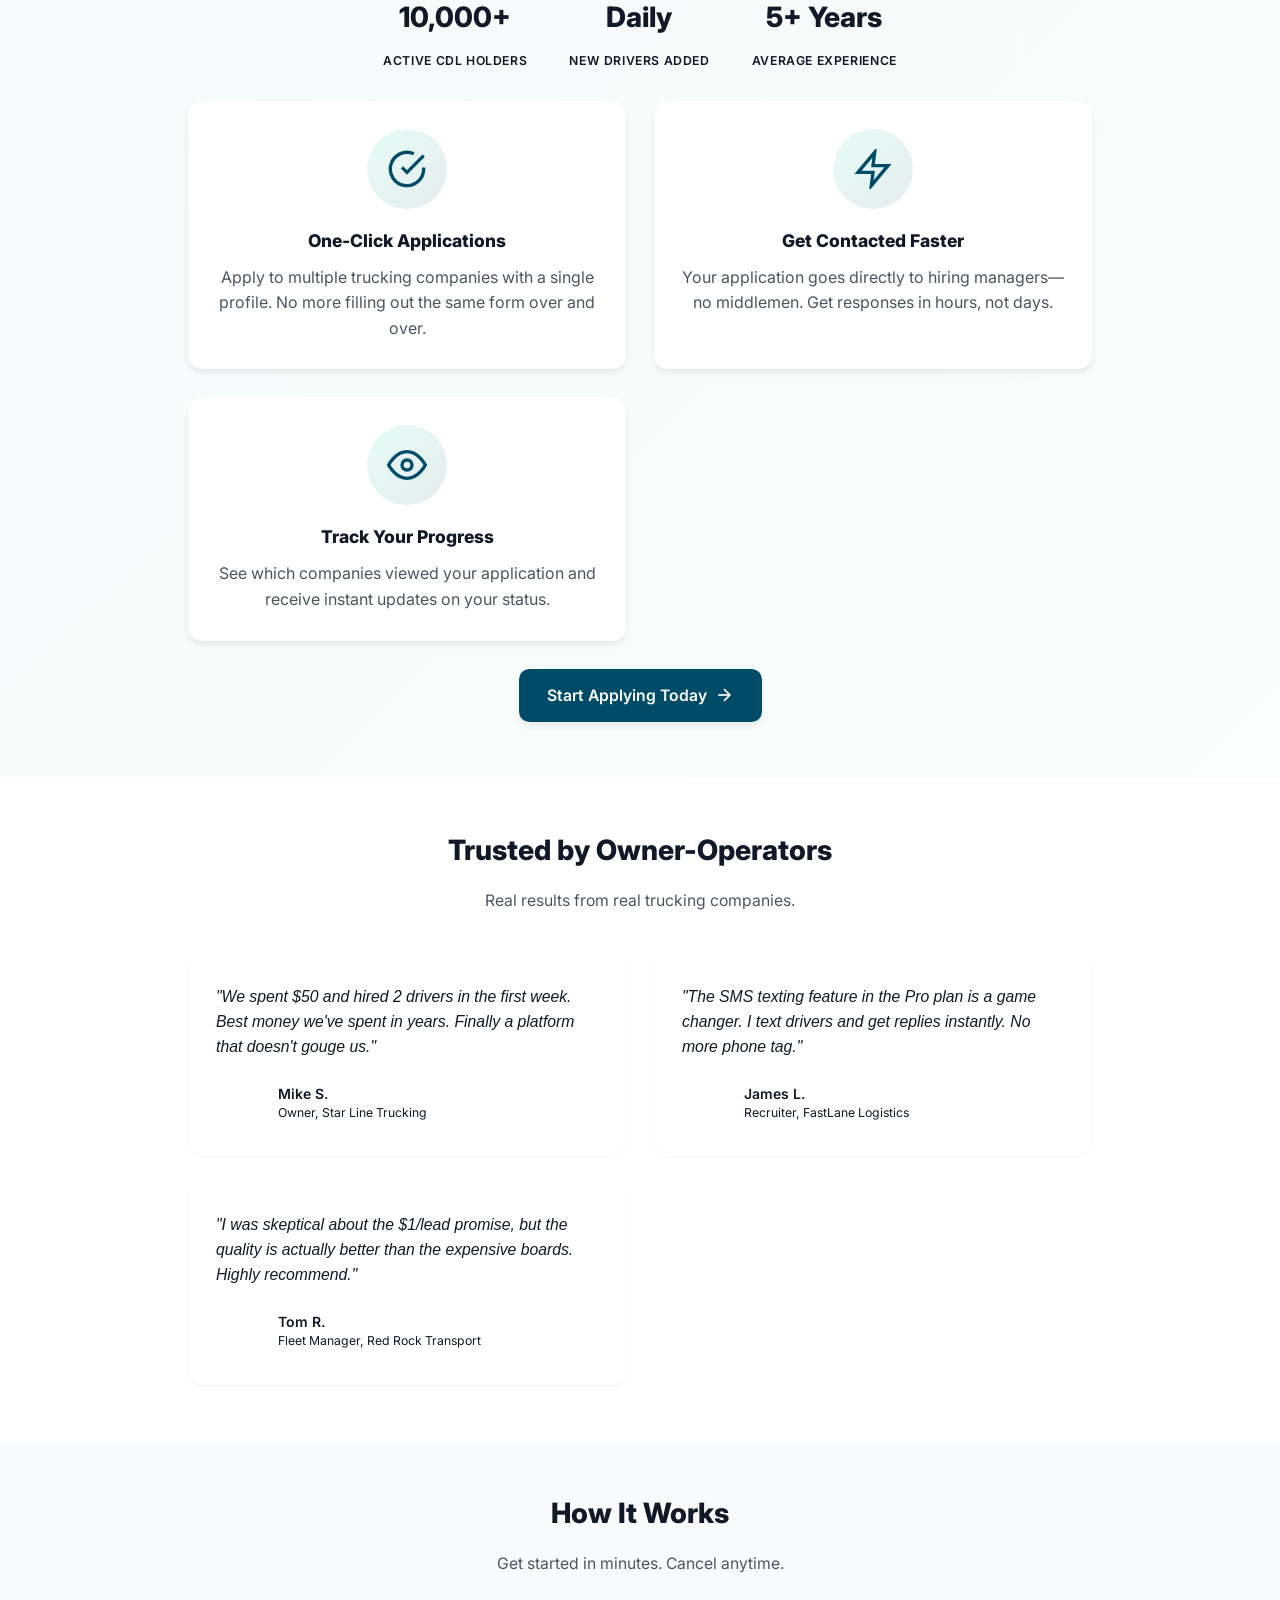
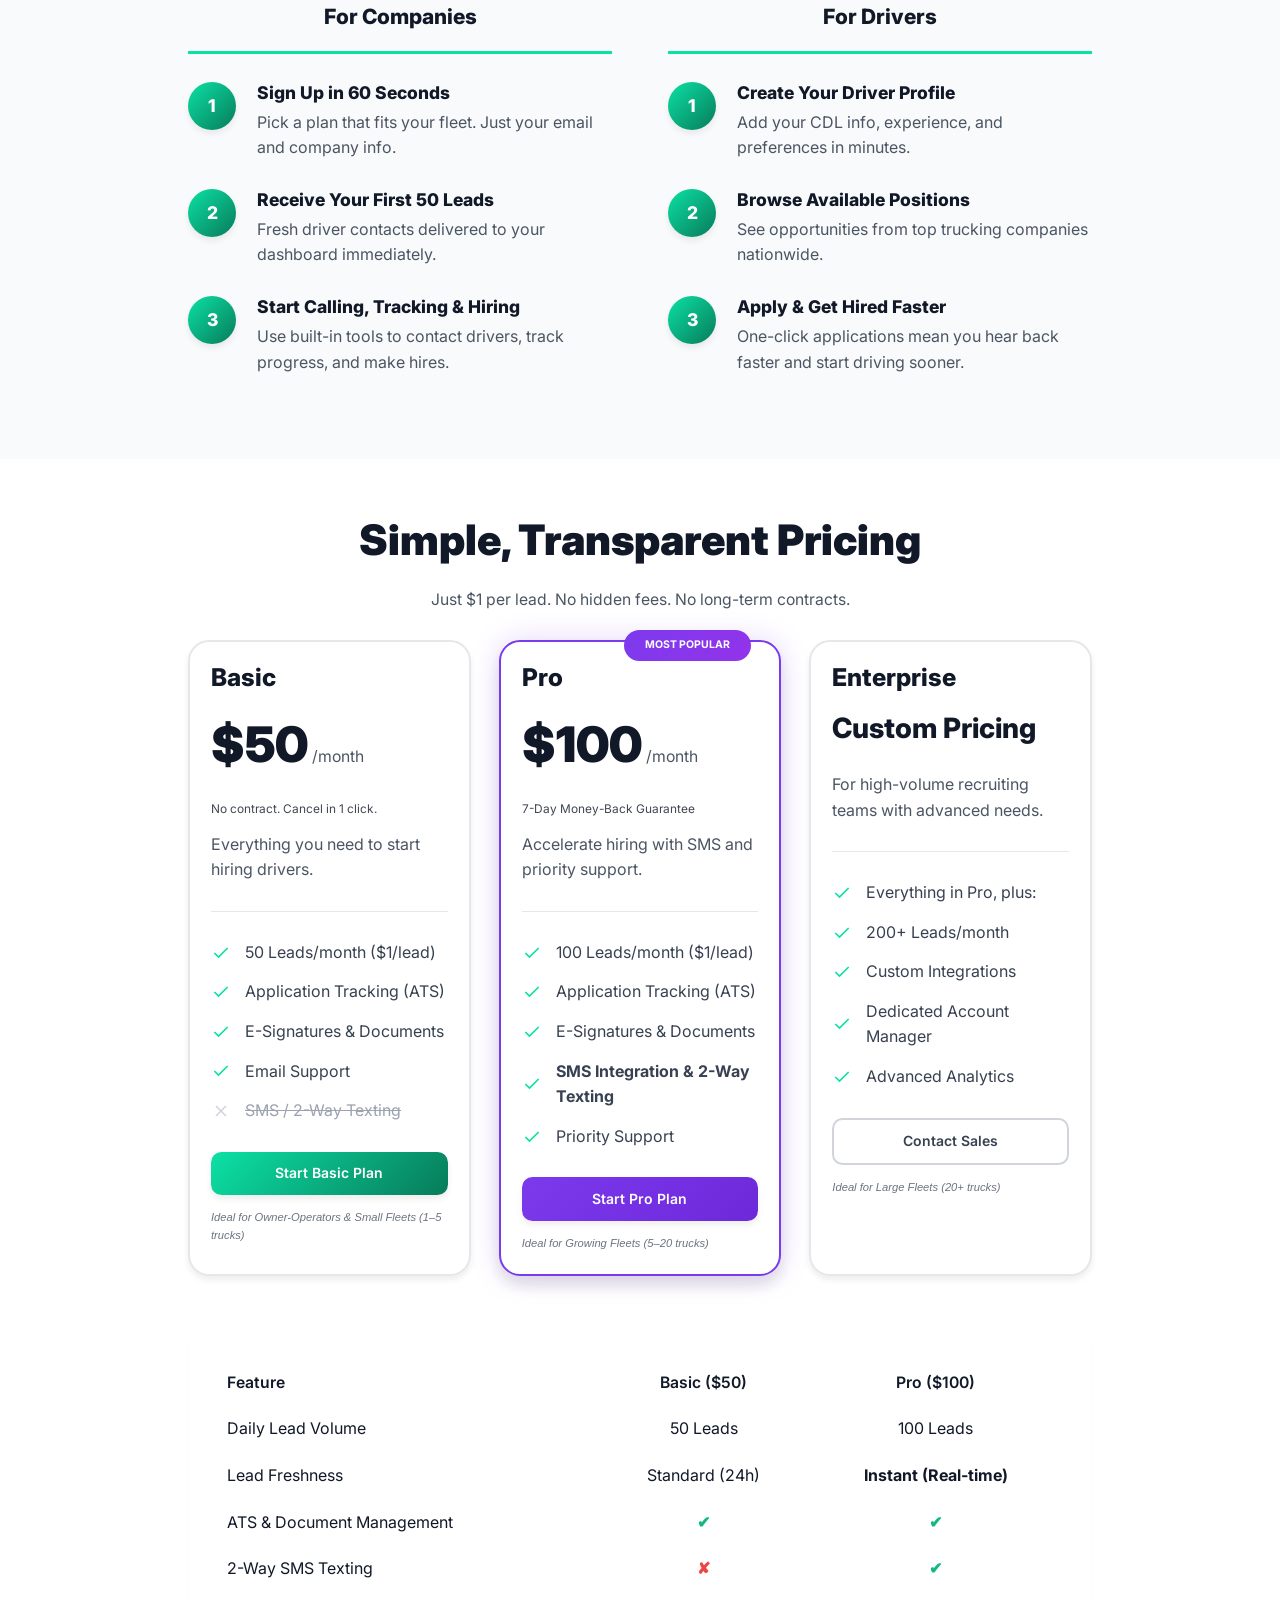
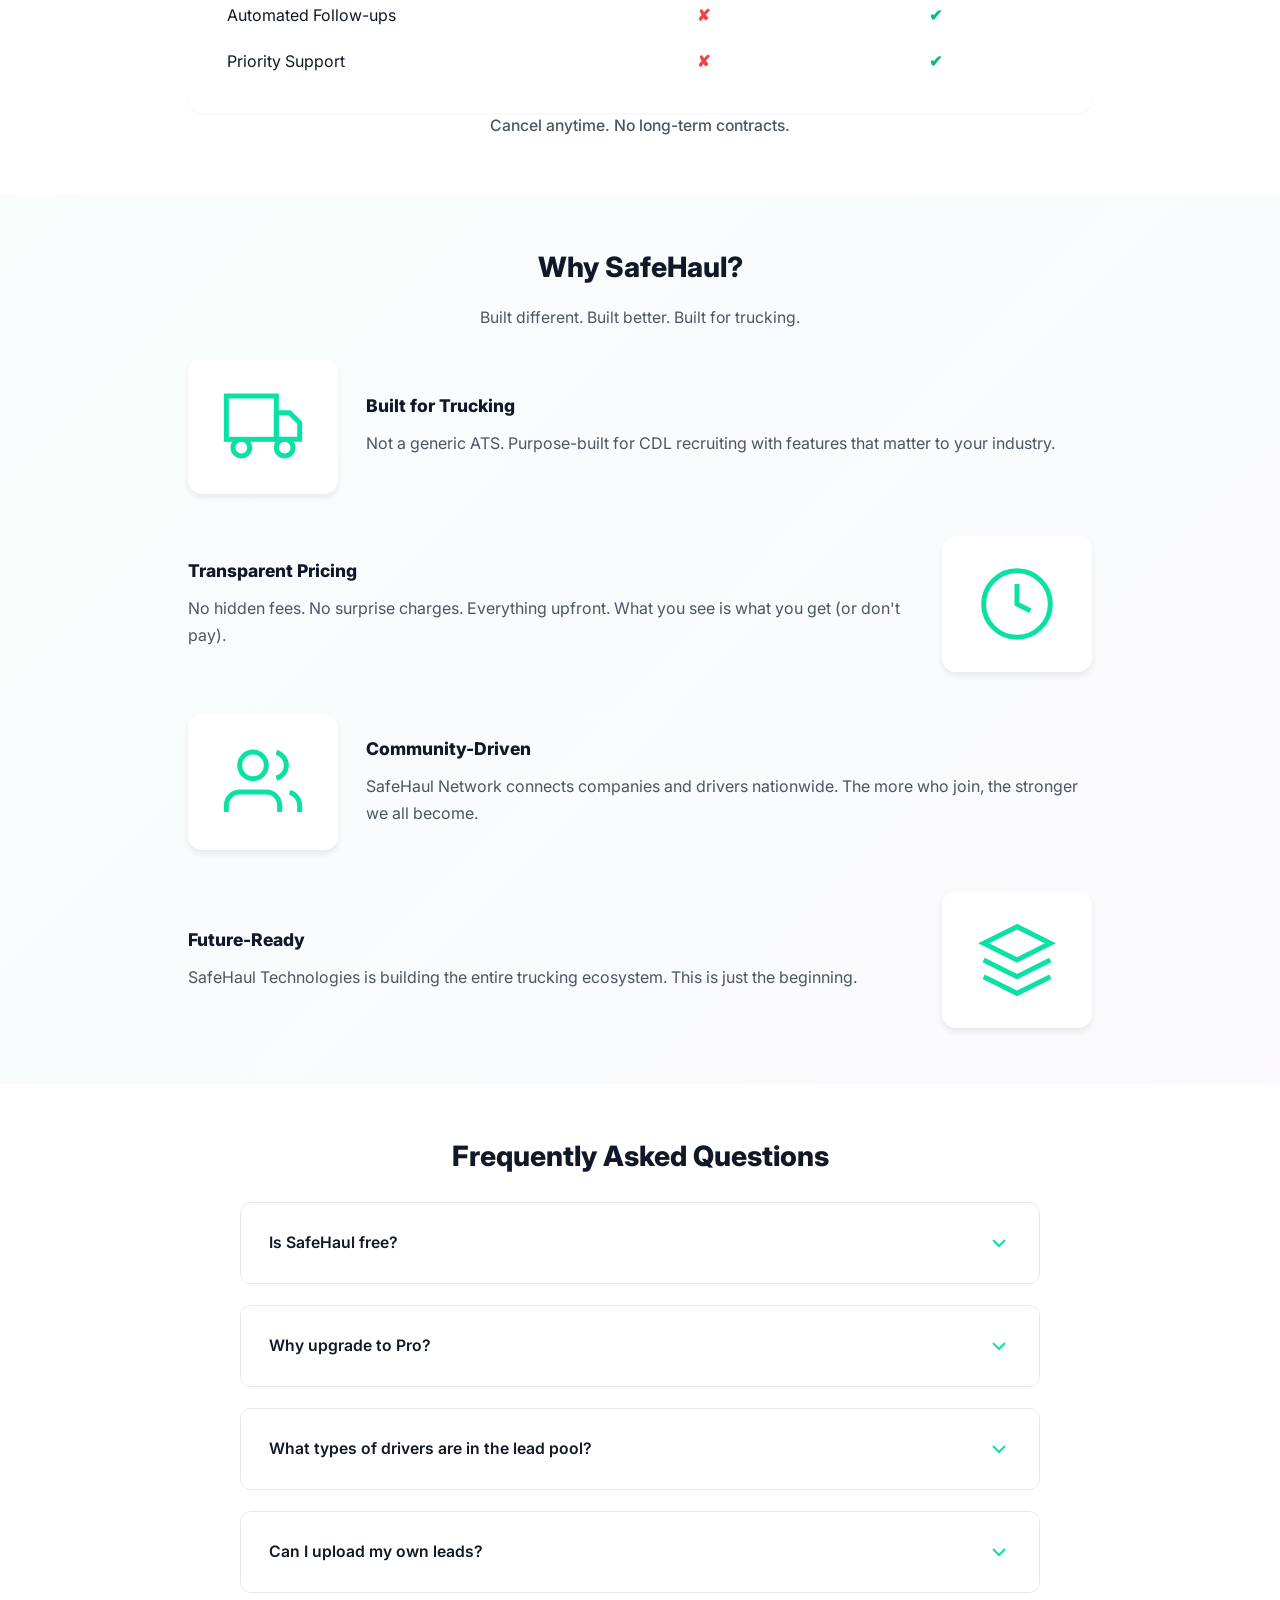
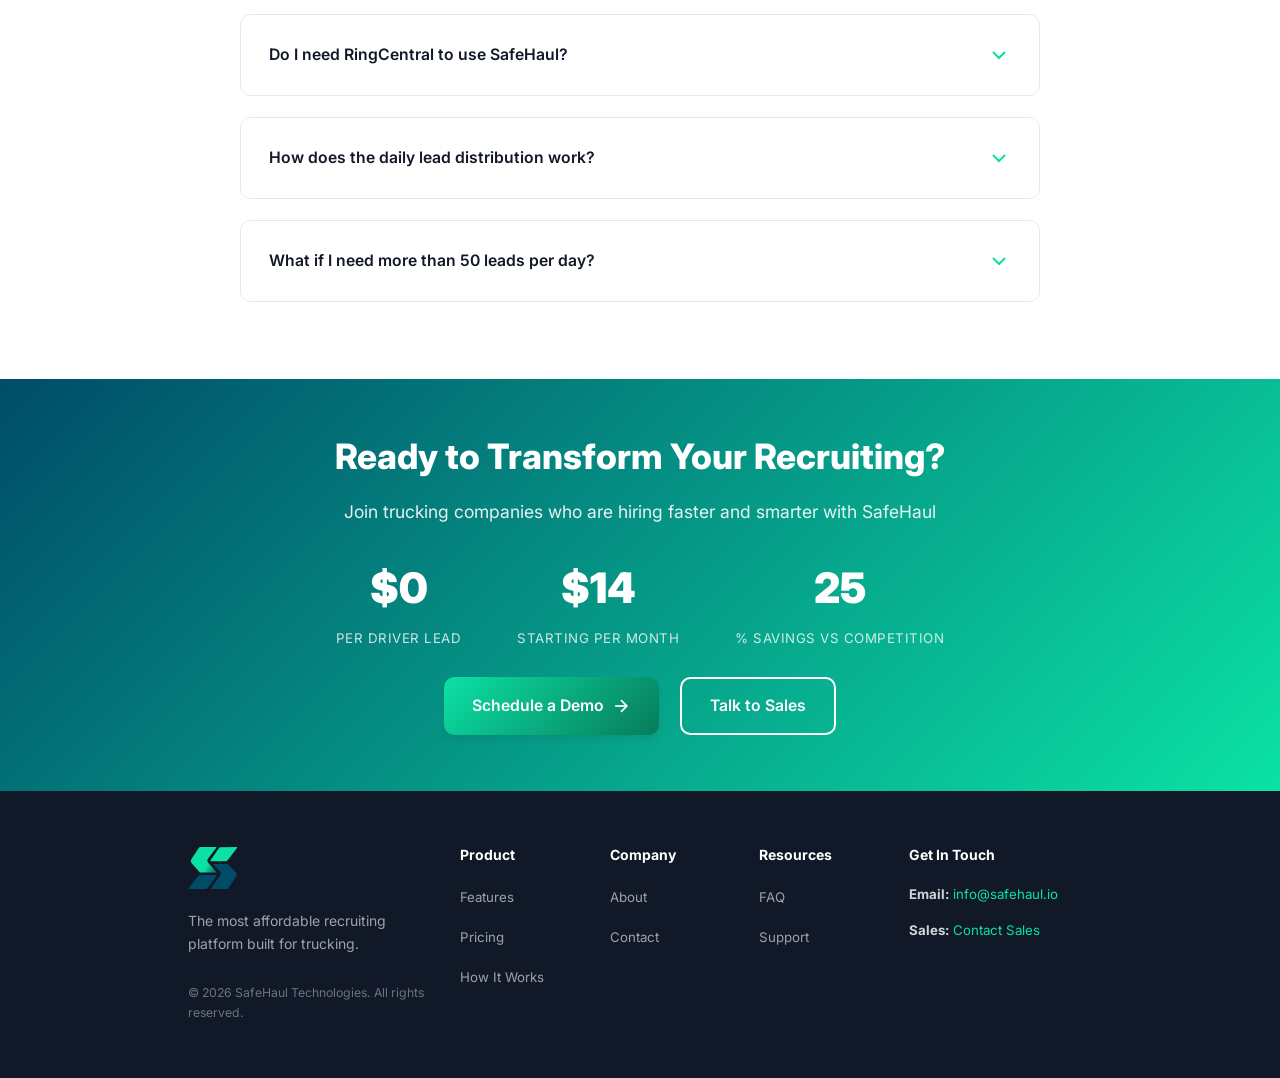
==== commit 3d010e4a: "hmmm" ====
--- a/index.html
+++ b/index.html
@@ -22,7 +22,7 @@
         rel="stylesheet">
 
     <!-- Stylesheet -->
-    <link rel="stylesheet" href="assets/css/styles.css">
+    <link rel="stylesheet" href="assets/css/styles.css?v=2">
 </head>
 
 <body>
--- a/assets/css/styles.css
+++ b/assets/css/styles.css
@@ -1215,7 +1215,7 @@
     margin-bottom: var(--space-xl);
 }
 
-.footer-brand {}
+
 
 .footer-logo {
     width: 50px;
@@ -2341,35 +2341,54 @@
     }
 }
 
-/* Optimize for Laptops / Smaller Desktop Screens */
-@media (min-width: 1025px) and (max-width: 1440px) {
+/* Optimize for Laptops / Smaller Desktop Screens (Aggressive) */
+@media (min-width: 992px) and (max-width: 1700px) {
     :root {
-        font-size: 15px;
-        /* Slightly smaller base text */
-        --space-xl: 2.5rem;
+        font-size: 14px;
+        /* Significant reduction */
+        --space-xl: 2rem;
         --space-2xl: 3rem;
-        --space-3xl: 5rem;
+        --space-3xl: 4rem;
     }
 
     .container {
-        max-width: 1000px;
+        max-width: 960px;
         /* Tighter container */
+        padding: 0 2rem;
     }
 
     h1 {
-        font-size: 3rem;
+        font-size: 2.5rem;
     }
 
     h2 {
-        font-size: 2.25rem;
+        font-size: 2rem;
+    }
+
+    h3 {
+        font-size: 1.25rem;
     }
 
     .hero {
-        padding-top: 6rem;
-        padding-bottom: 4rem;
+        min-height: auto;
+        padding-top: 7rem;
+        padding-bottom: 3rem;
+    }
+
+    .hero-container {
+        gap: 2rem;
     }
 
     .pricing-card {
-        padding: 2rem;
+        padding: 1.5rem;
+    }
+
+    .testimonials-section {
+        padding: 4rem 0;
+    }
+
+    .comparison-table th,
+    .comparison-table td {
+        padding: 0.75rem;
     }
 }
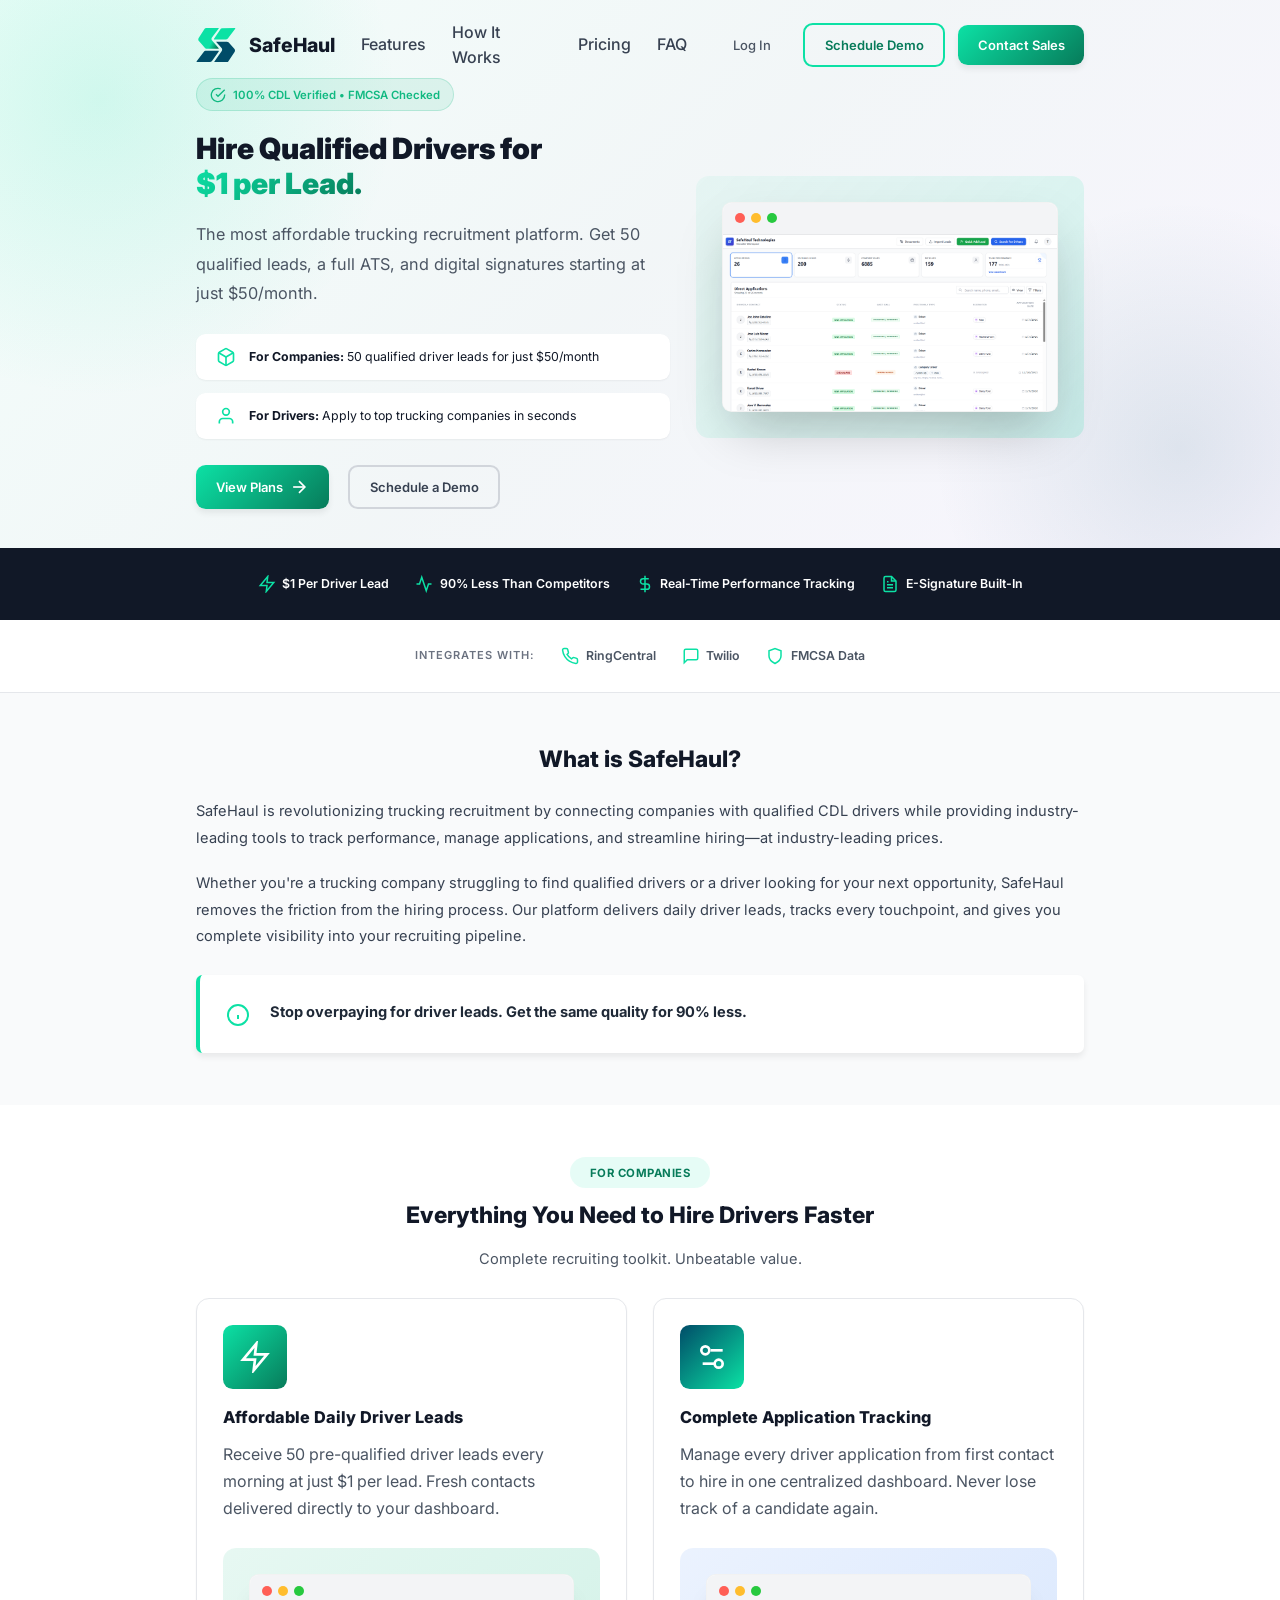
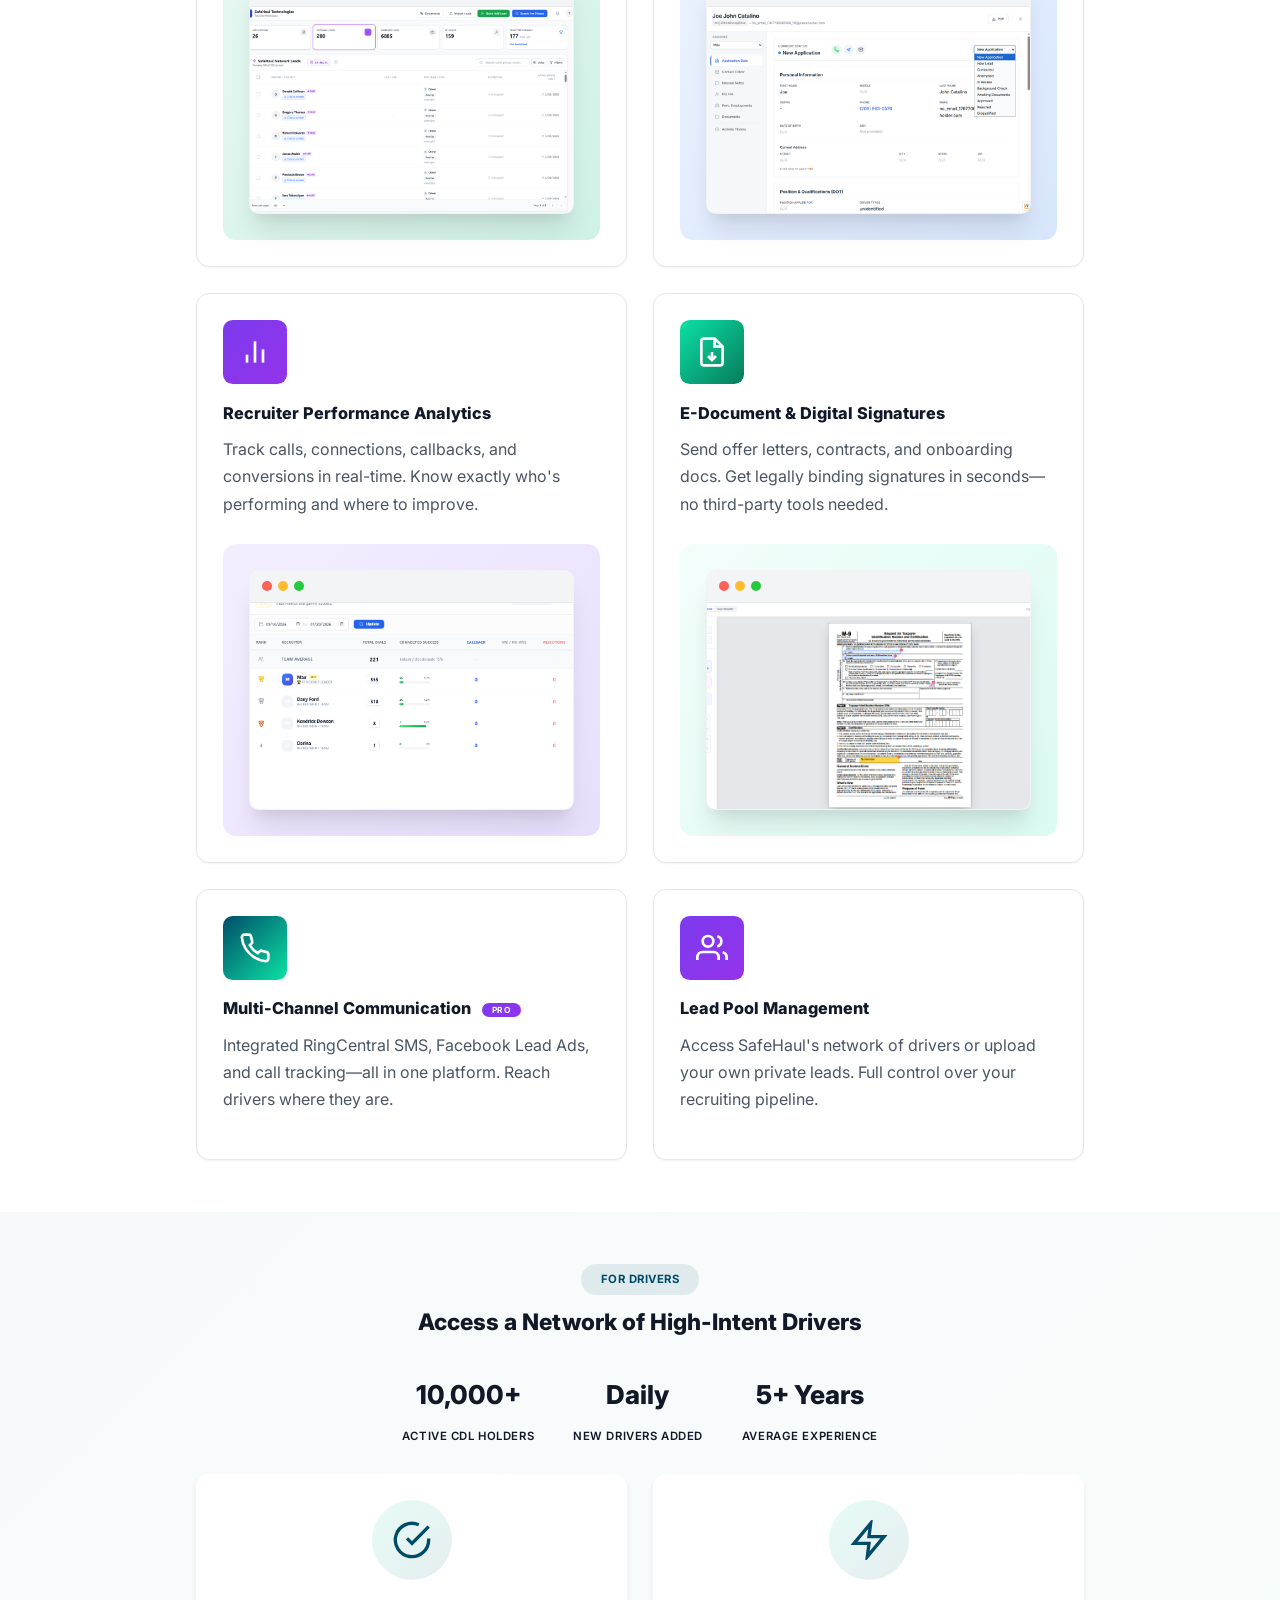
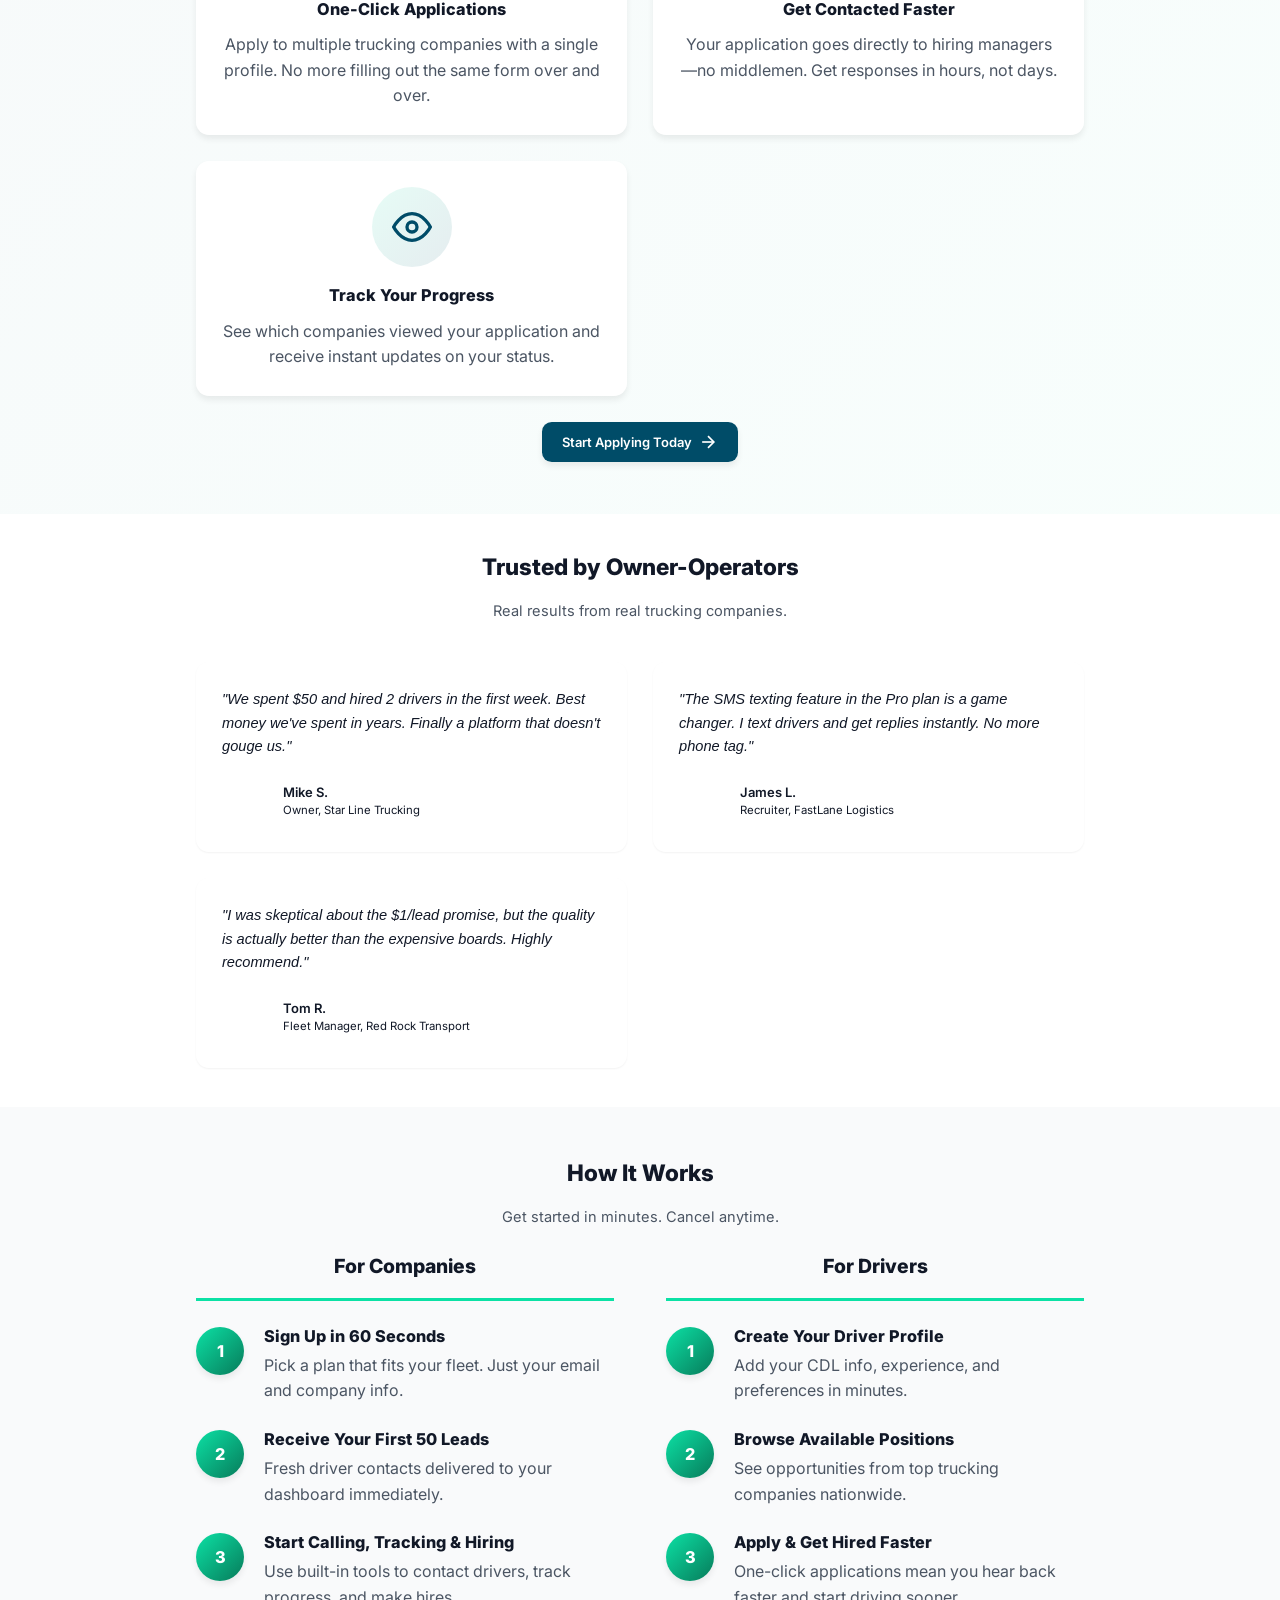
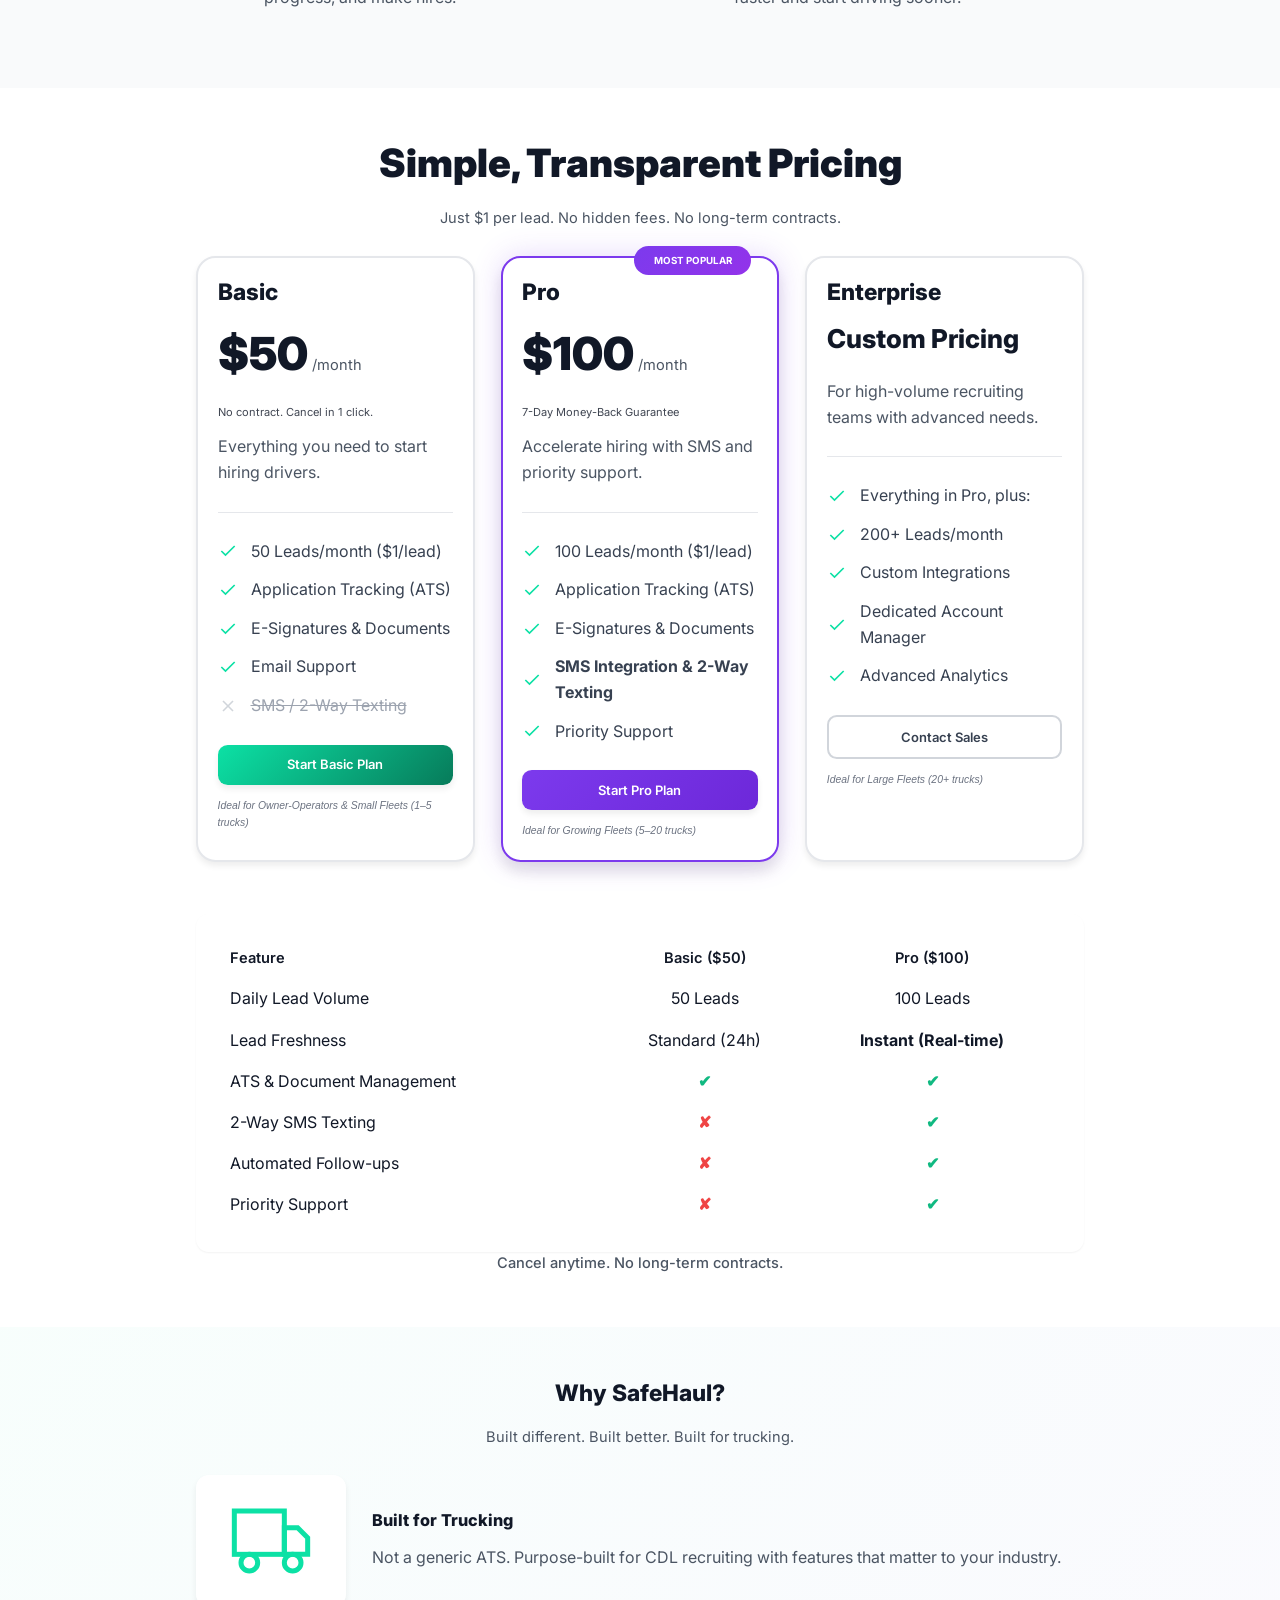
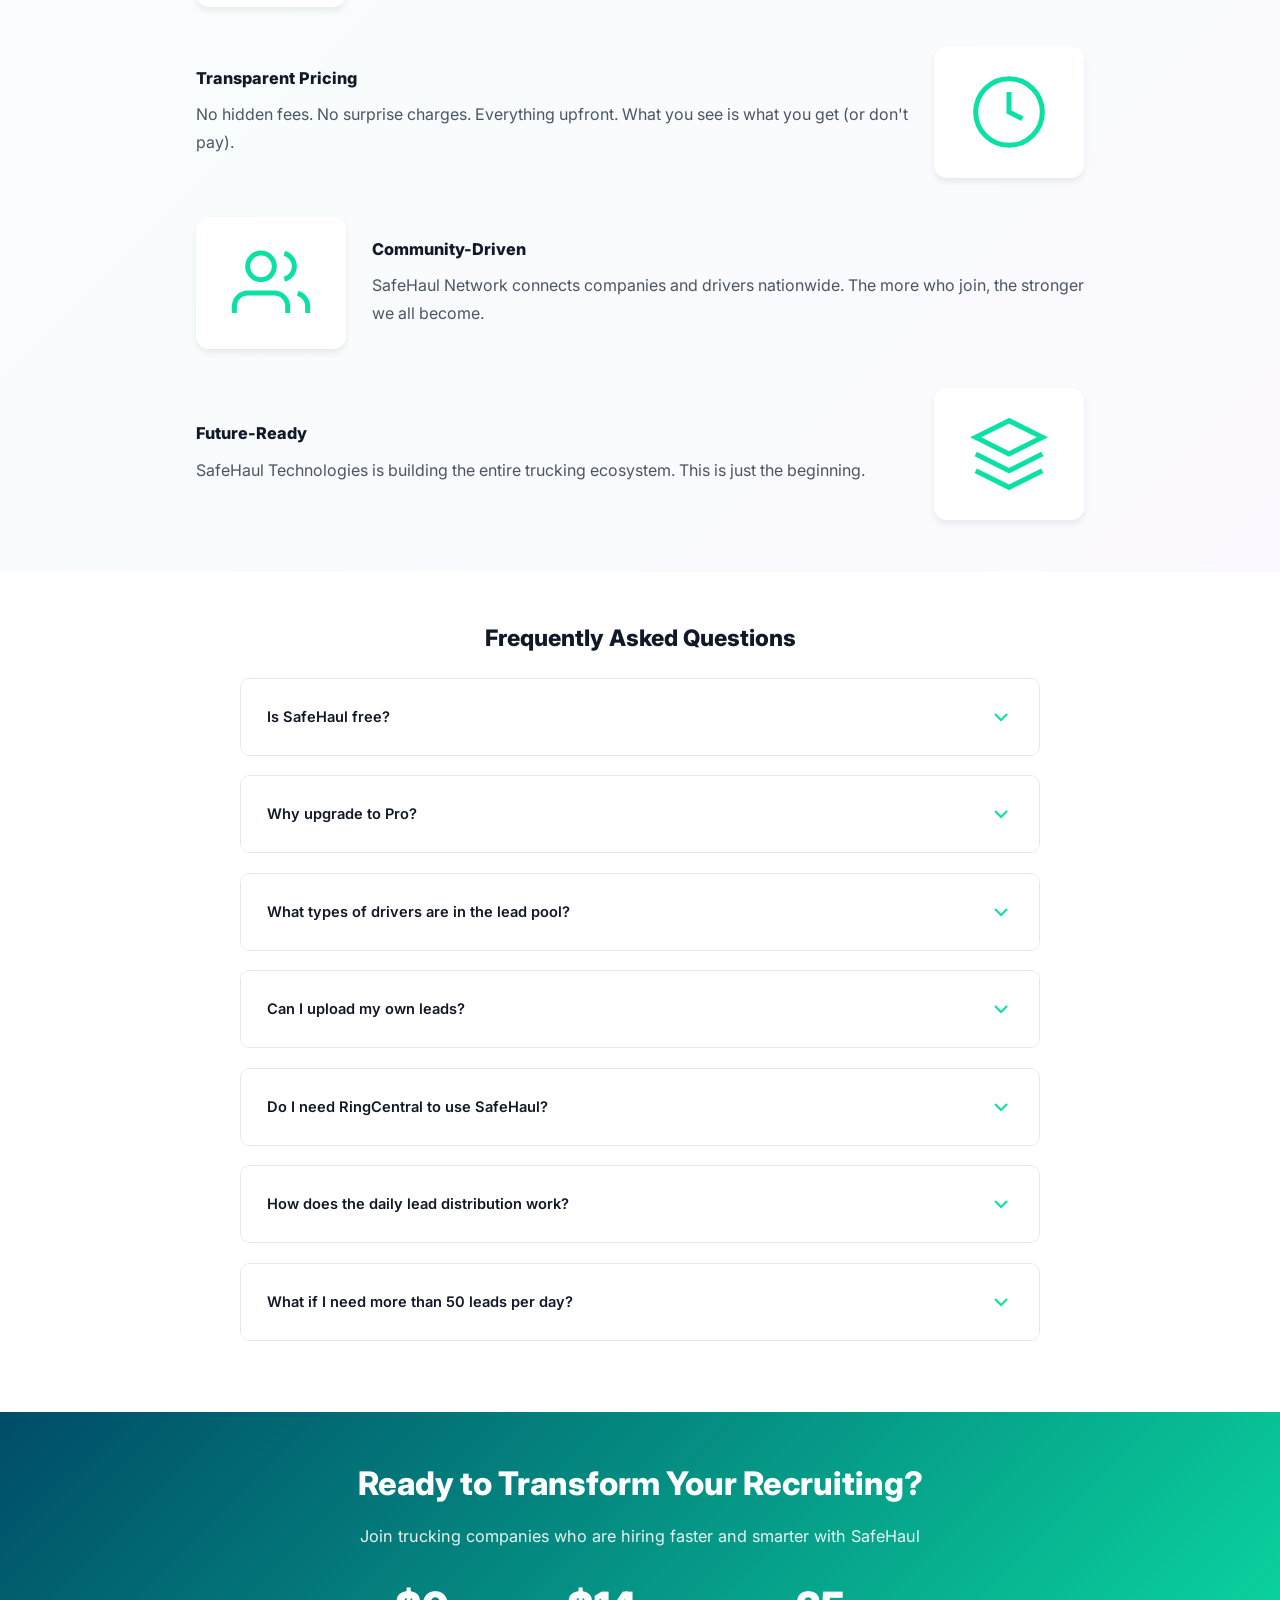
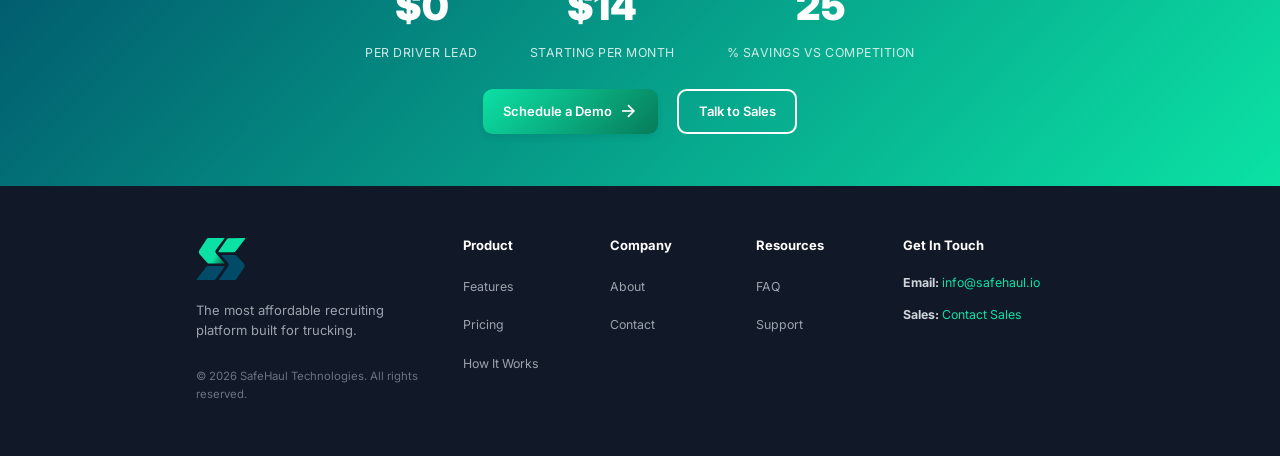
==== commit b6b7ee26: "some changes 123" ====
--- a/index.html
+++ b/index.html
@@ -22,7 +22,7 @@
         rel="stylesheet">
 
     <!-- Stylesheet -->
-    <link rel="stylesheet" href="assets/css/styles.css?v=2">
+    <link rel="stylesheet" href="assets/css/styles.css?v=3">
 </head>
 
 <body>
@@ -1142,48 +1142,7 @@
         <a href="#pricing" class="btn btn-primary btn-block">Get Started - $50/mo</a>
     </div>
 
-    <!-- Exit Intent Modal -->
-    <div class="exit-modal" id="exitModal">
-        <div class="exit-modal-content">
-            <button class="exit-modal-close" id="closeExitModal">&times;</button>
-            <h3>Wait! Before you go...</h3>
-            <p>Want to see the quality of drivers in your area before you commit?</p>
-            <div class="mockup-container bg-primary" style="margin-bottom: 1.5rem;">
-                <img src="assets/images/feature-leads.png" alt="Driver List Preview"
-                    style="border-radius: 0.5rem; width: 100%;">
-            </div>
-            <a href="#pricing" class="btn btn-primary btn-lg btn-block">View Plan Options</a>
-            <p style="margin-top: 1rem; font-size: 0.875rem;">Join 500+ companies hiring today.</p>
-        </div>
-    </div>
-
-    <!-- Exit Intent Script -->
-    <script>
-        document.addEventListener('DOMContentLoaded', () => {
-            const modal = document.getElementById('exitModal');
-            const closeBtn = document.getElementById('closeExitModal');
-            let hasShown = false;
-
-            // Show on mouseleave (desktop)
-            document.addEventListener('mouseleave', (e) => {
-                if (e.clientY < 0 && !hasShown) {
-                    modal.classList.add('visible');
-                    hasShown = true;
-                }
-            });
-
-            closeBtn.addEventListener('click', () => {
-                modal.classList.remove('visible');
-            });
-
-            // Close when clicking outside
-            modal.addEventListener('click', (e) => {
-                if (e.target === modal) {
-                    modal.classList.remove('visible');
-                }
-            });
-        });
-    </script>
+
 </body>
 
 </html>
--- a/assets/css/styles.css
+++ b/assets/css/styles.css
@@ -2342,27 +2342,29 @@
 }
 
 /* Optimize for Laptops / Smaller Desktop Screens (Aggressive) */
+/* Optimize for Laptops / Smaller Desktop Screens (Aggressive) */
 @media (min-width: 992px) and (max-width: 1700px) {
     :root {
-        font-size: 14px;
-        /* Significant reduction */
+        font-size: 13px;
+        /* Drastic reduction for smaller feel */
         --space-xl: 2rem;
         --space-2xl: 3rem;
         --space-3xl: 4rem;
     }
 
     .container {
-        max-width: 960px;
-        /* Tighter container */
+        max-width: 940px;
+        /* Even tighter container */
         padding: 0 2rem;
     }
 
     h1 {
-        font-size: 2.5rem;
-    }
-
+        font-size: 2.25rem;
+    }
+
+    /* Reduced from 2.5rem */
     h2 {
-        font-size: 2rem;
+        font-size: 1.75rem;
     }
 
     h3 {
@@ -2371,12 +2373,21 @@
 
     .hero {
         min-height: auto;
-        padding-top: 7rem;
+        padding-top: 6rem;
+        /* Reduced from 7rem */
         padding-bottom: 3rem;
     }
 
     .hero-container {
         gap: 2rem;
+        grid-template-columns: 1.1fr 0.9fr;
+    }
+
+    .hero-visual .mockup-window {
+        width: 100%;
+        max-width: 450px;
+        /* Limit image size */
+        margin: 0 auto;
     }
 
     .pricing-card {
@@ -2384,11 +2395,16 @@
     }
 
     .testimonials-section {
-        padding: 4rem 0;
+        padding: 3rem 0;
     }
 
     .comparison-table th,
     .comparison-table td {
-        padding: 0.75rem;
+        padding: 0.6rem;
+    }
+
+    .btn-lg {
+        padding: 0.75rem 1.5rem;
+        font-size: 1rem;
     }
 }
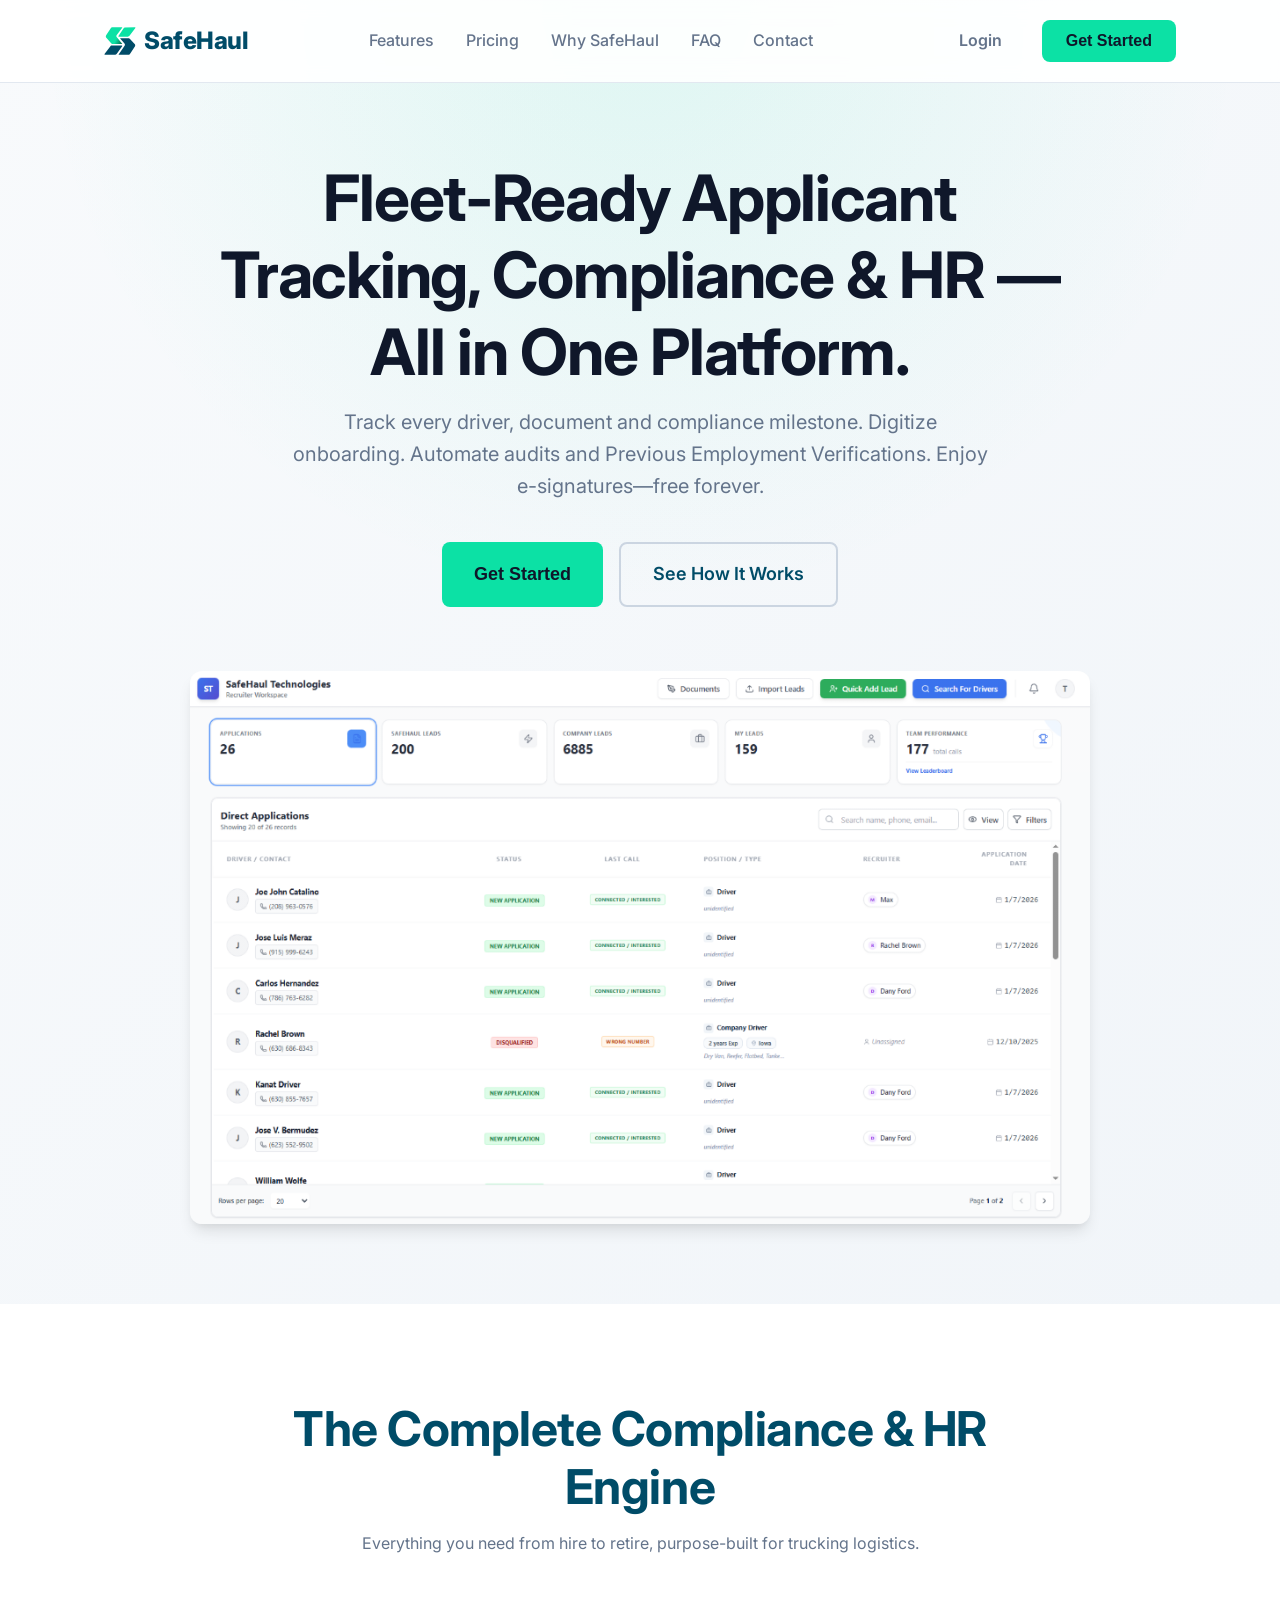
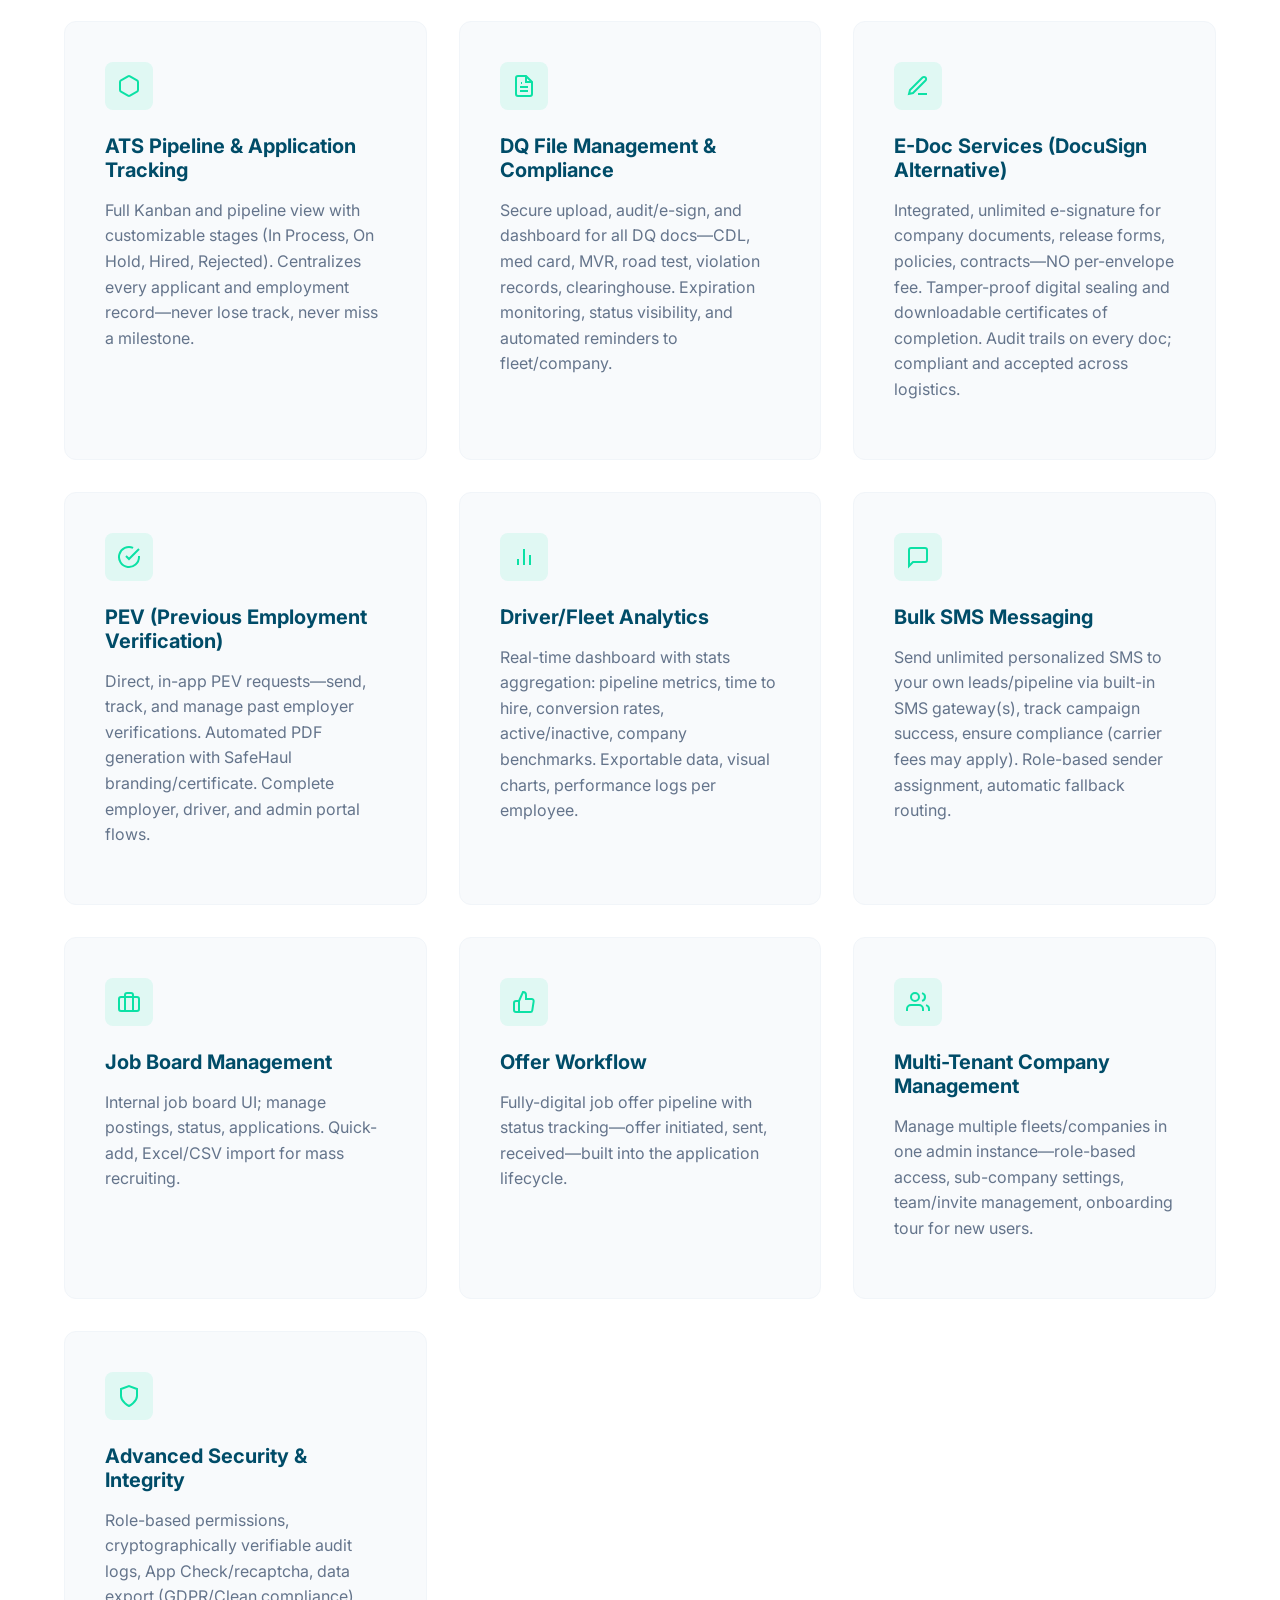
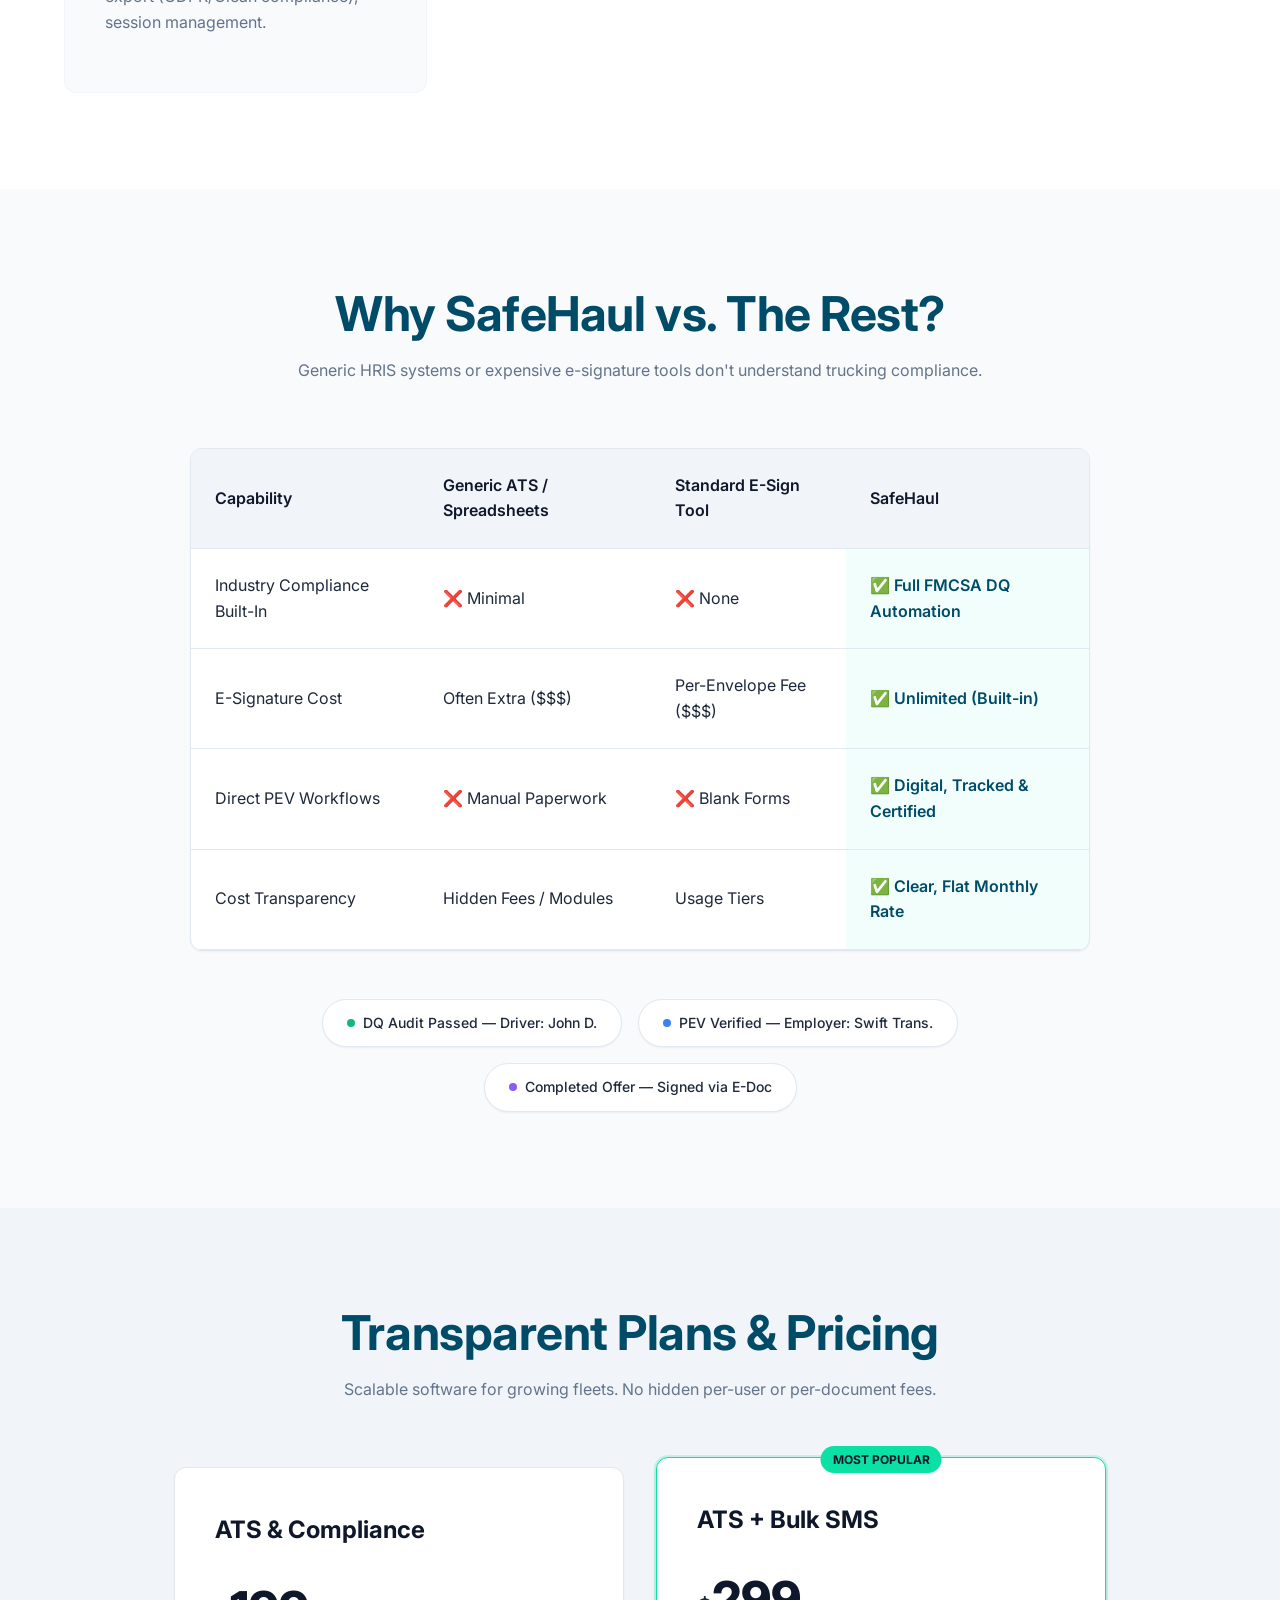
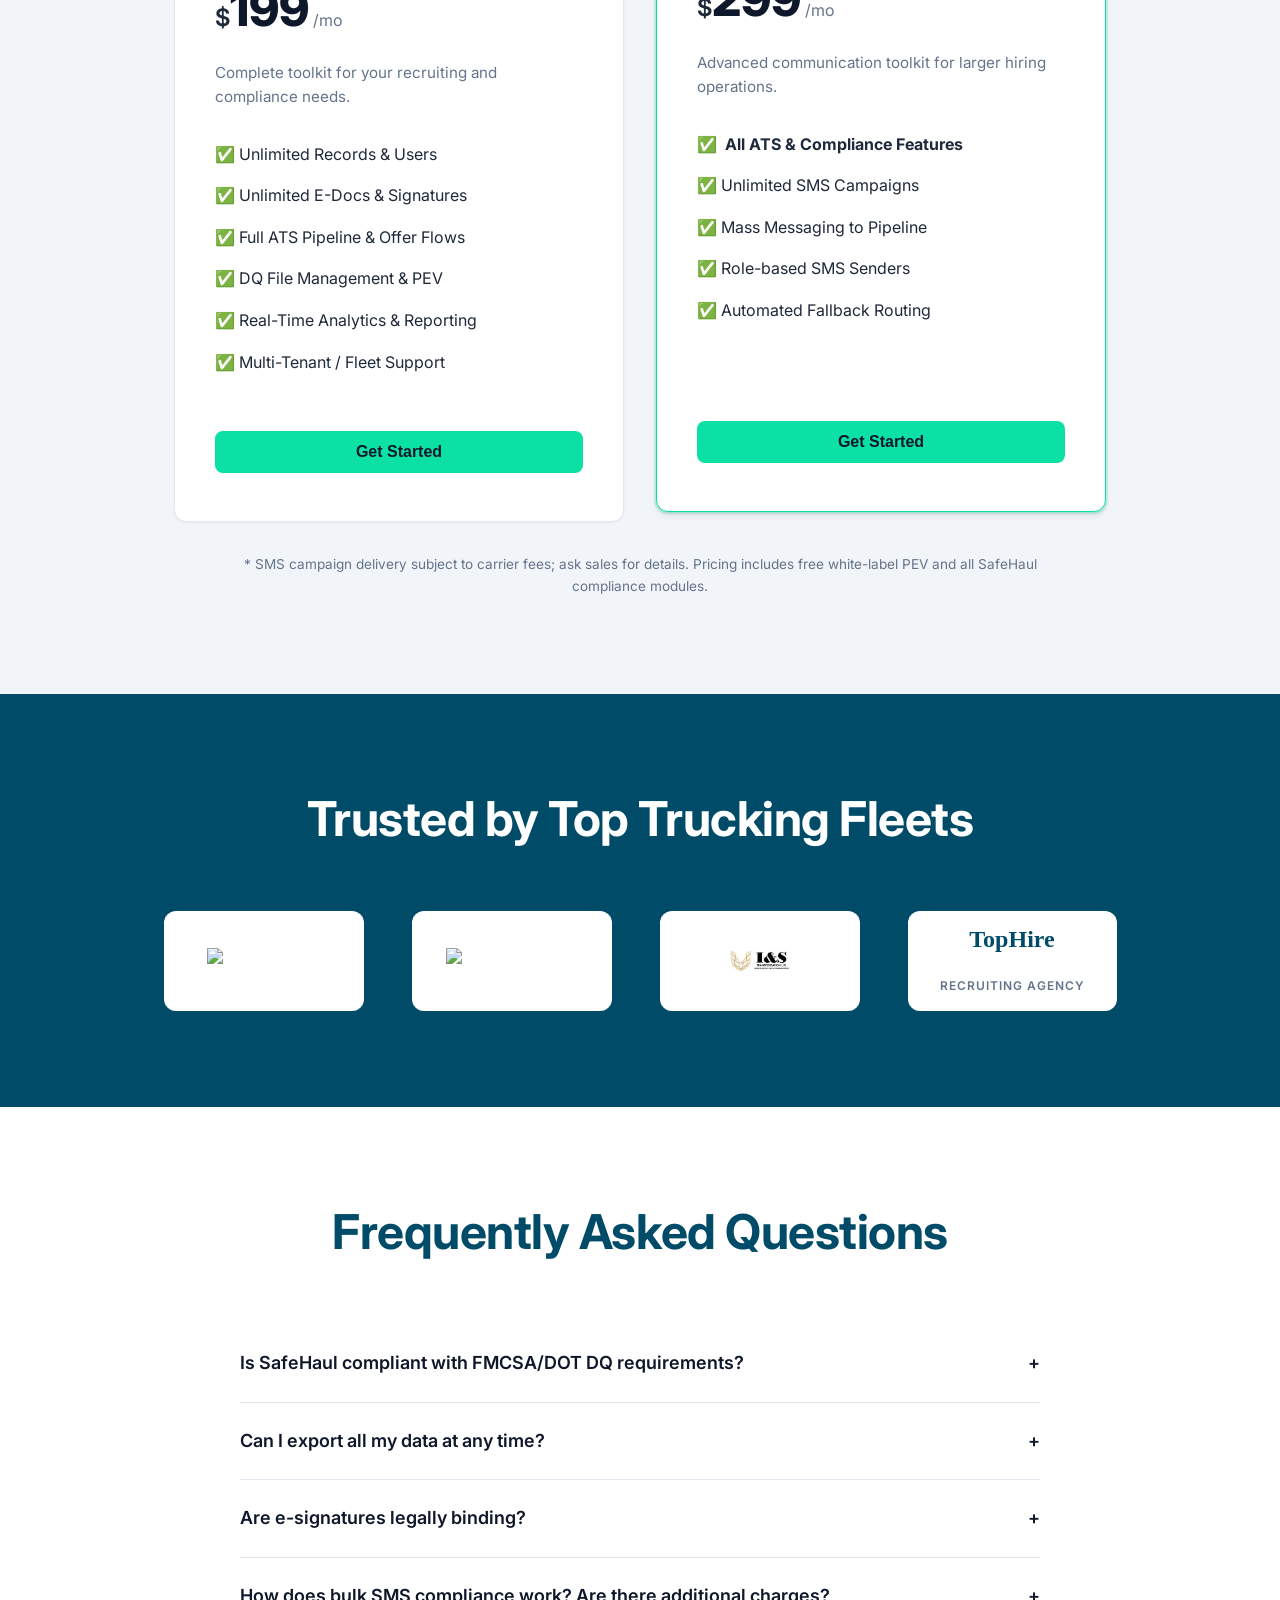
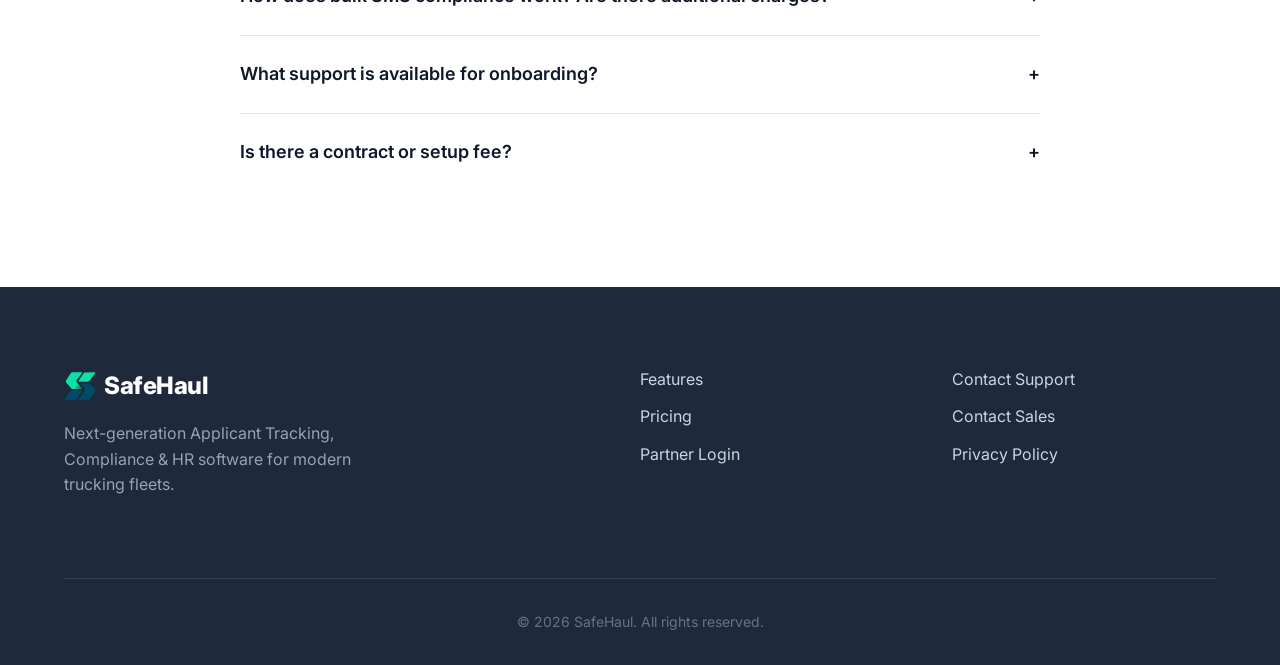
==== commit 614aa1ca: "some changes" ====
--- a/index.html
+++ b/index.html
@@ -4,1090 +4,449 @@
 <head>
     <meta charset="UTF-8">
     <meta name="viewport" content="width=device-width, initial-scale=1.0">
-
-    <!-- SEO Meta Tags -->
-    <title>SafeHaul - Affordable Trucking Recruitment Software | $1 Per Driver Lead</title>
+    <title>SafeHaul - Fleet-Ready Applicant Tracking, Compliance & HR</title>
     <meta name="description"
-        content="Hire qualified CDL drivers for just $1 per lead. 50 leads, full ATS, and digital signatures starting at $50/month. Stop overpaying for driver recruitment.">
-    <meta name="keywords"
-        content="trucking recruitment, CDL driver leads, driver application tracking, recruiter performance, e-signature trucking, hiring software, affordable recruitment">
+        content="SafeHaul is a next-generation ATS and trucking HR/compliance suite. Digitize onboarding, automate audits, manage DQ files, and enjoy e-signatures—free forever.">
+
+    <!-- Open Graph / Meta Tags for Social Sharing -->
+    <meta property="og:title" content="SafeHaul - Fleet-Ready Applicant Tracking, Compliance & HR">
+    <meta property="og:description"
+        content="Next-generation ATS and trucking HR/compliance suite. Digitize onboarding, automate audits, and manage DQ files securely.">
+    <meta property="og:type" content="website">
+    <meta property="og:url" content="https://safehaul.io">
+    <meta property="og:image" content="https://safehaul.io/assets/images/logo.svg">
+    <!-- Ideally an absolute path to a prominent og-image, but logo works as fallback -->
 
     <!-- Favicon -->
     <link rel="icon" type="image/svg+xml" href="assets/images/logo.svg">
 
-    <!-- Google Fonts -->
+    <!-- Fonts -->
     <link rel="preconnect" href="https://fonts.googleapis.com">
     <link rel="preconnect" href="https://fonts.gstatic.com" crossorigin>
-    <link href="https://fonts.googleapis.com/css2?family=Inter:wght@400;500;600;700;800;900&display=swap"
-        rel="stylesheet">
+    <link href="https://fonts.googleapis.com/css2?family=Inter:wght@400;500;600;700;800&display=swap" rel="stylesheet">
 
     <!-- Stylesheet -->
-    <link rel="stylesheet" href="assets/css/styles.css?v=3">
+    <link rel="stylesheet" href="assets/css/styles.css?v=4">
 </head>
 
 <body>
 
     <!-- NAVIGATION -->
     <nav id="navbar" class="navbar">
-        <div class="container nav-container">
+        <div class="nav-container">
             <a href="#" class="logo-link">
-                <img src="assets/images/logo.svg" alt="SafeHaul Logo" class="logo">
+                <img src="assets/images/logo.svg" alt="SafeHaul Logo" class="logo" width="32" height="32">
                 <span class="logo-text">SafeHaul</span>
             </a>
 
             <div class="nav-links" id="navLinks">
                 <a href="#features" class="nav-link">Features</a>
-                <a href="#how-it-works" class="nav-link">How It Works</a>
                 <a href="#pricing" class="nav-link">Pricing</a>
+                <a href="#why-safehaul" class="nav-link">Why SafeHaul</a>
                 <a href="#faq" class="nav-link">FAQ</a>
-                <a href="https://app.safehaul.io" class="nav-link mobile-only" target="_blank" rel="noopener">Log In</a>
+                <a href="#footer" class="nav-link">Contact</a>
             </div>
 
             <div class="nav-cta">
-                <a href="https://app.safehaul.io" class="btn btn-ghost" target="_blank" rel="noopener">Log In</a>
-                <a href="javascript:void(0)" class="btn btn-outline-primary js-open-lead-modal">Schedule Demo</a>
-                <a href="javascript:void(0)" class="btn btn-primary js-open-lead-modal">Contact Sales</a>
-            </div>
-
-            <button class="mobile-menu-toggle" id="mobileMenuToggle" aria-label="Toggle menu">
-                <span></span>
-                <span></span>
-                <span></span>
+                <a href="https://app.safehaul.io" class="btn btn-ghost" target="_blank" rel="noopener">Login</a>
+                <button class="btn btn-primary js-open-lead-modal">Get Started</button>
+            </div>
+
+            <button class="mobile-menu-toggle" aria-label="Toggle menu" id="mobileMenuToggle">
+                <span></span><span></span><span></span>
             </button>
         </div>
     </nav>
 
     <!-- HERO SECTION -->
-    <section id="hero" class="hero">
-        <div class="hero-bg-animation"></div>
-        <div class="container hero-container">
-            <div class="hero-content">
-                <div class="verified-badge">
-                    <svg width="16" height="16" viewBox="0 0 24 24" fill="none" stroke="currentColor" stroke-width="2">
+    <header class="hero">
+        <div class="hero-bg"></div>
+        <div class="hero-content">
+            <h1>Fleet-Ready Applicant Tracking, Compliance & HR — All in One Platform.</h1>
+            <p class="hero-subtitle">
+                Track every driver, document and compliance milestone. Digitize onboarding. Automate audits and Previous
+                Employment Verifications. Enjoy e-signatures—free forever.
+            </p>
+            <div class="hero-buttons">
+                <button class="btn btn-primary btn-lg js-open-lead-modal">Get Started</button>
+                <a href="#features" class="btn btn-outline btn-lg">See How It Works</a>
+            </div>
+
+            <div class="hero-visual">
+                <div class="glass-overlay"></div>
+                <img src="assets/images/hero-dashboard.png" alt="SafeHaul Dashboard UI Screenshot"
+                    class="screenshot shadow-lg" />
+            </div>
+        </div>
+    </header>
+
+    <!-- FEATURES SHOWCASE -->
+    <section id="features" class="features-section">
+        <div class="section-title">
+            <h2>The Complete Compliance & HR Engine</h2>
+            <p>Everything you need from hire to retire, purpose-built for trucking logistics.</p>
+        </div>
+
+        <div class="features-grid">
+            <!-- ATS -->
+            <div class="feature-card">
+                <div class="feature-icon">
+                    <svg width="24" height="24" viewBox="0 0 24 24" fill="none" stroke="currentColor" stroke-width="2">
+                        <path
+                            d="M21 16V8a2 2 0 0 0-1-1.73l-7-4a2 2 0 0 0-2 0l-7 4A2 2 0 0 0 3 8v8a2 2 0 0 0 1 1.73l7 4a2 2 0 0 0 2 0l7-4A2 2 0 0 0 21 16z">
+                        </path>
+                    </svg>
+                </div>
+                <h3>ATS Pipeline & Application Tracking</h3>
+                <p>Full Kanban and pipeline view with customizable stages (In Process, On Hold, Hired, Rejected).
+                    Centralizes every applicant and employment record—never lose track, never miss a milestone.</p>
+            </div>
+
+            <!-- DQ File -->
+            <div class="feature-card">
+                <div class="feature-icon">
+                    <svg width="24" height="24" viewBox="0 0 24 24" fill="none" stroke="currentColor" stroke-width="2">
+                        <path d="M14 2H6a2 2 0 0 0-2 2v16a2 2 0 0 0 2 2h12a2 2 0 0 0 2-2V8z"></path>
+                        <polyline points="14 2 14 8 20 8"></polyline>
+                        <polyline points="16 13 8 13"></polyline>
+                        <polyline points="16 17 8 17"></polyline>
+                        <polyline points="10 9 9 9"></polyline>
+                    </svg>
+                </div>
+                <h3>DQ File Management & Compliance</h3>
+                <p>Secure upload, audit/e-sign, and dashboard for all DQ docs—CDL, med card, MVR, road test, violation
+                    records, clearinghouse. Expiration monitoring, status visibility, and automated reminders to
+                    fleet/company.</p>
+            </div>
+
+            <!-- E-Doc -->
+            <div class="feature-card">
+                <div class="feature-icon">
+                    <svg width="24" height="24" viewBox="0 0 24 24" fill="none" stroke="currentColor" stroke-width="2">
+                        <path d="M12 20h9"></path>
+                        <path d="M16.5 3.5a2.121 2.121 0 0 1 3 3L7 19l-4 1 1-4L16.5 3.5z"></path>
+                    </svg>
+                </div>
+                <h3>E-Doc Services (DocuSign Alternative)</h3>
+                <p>Integrated, unlimited e-signature for company documents, release forms, policies, contracts—NO
+                    per-envelope fee. Tamper-proof digital sealing and downloadable certificates of completion. Audit
+                    trails on every doc; compliant and accepted across logistics.</p>
+            </div>
+
+            <!-- PEV -->
+            <div class="feature-card">
+                <div class="feature-icon">
+                    <svg width="24" height="24" viewBox="0 0 24 24" fill="none" stroke="currentColor" stroke-width="2">
                         <path d="M22 11.08V12a10 10 0 1 1-5.93-9.14"></path>
                         <polyline points="22 4 12 14.01 9 11.01"></polyline>
                     </svg>
-                    100% CDL Verified • FMCSA Checked
-                </div>
-
-                <h1 class="hero-title">
-                    Hire Qualified Drivers for<br>
-                    <span class="gradient-text">$1 per Lead.</span>
-                </h1>
-
-                <p class="hero-subtitle">
-                    The most affordable trucking recruitment platform. Get 50 qualified leads, a full ATS, and
-                    digital signatures starting at just $50/month.
+                </div>
+                <h3>PEV (Previous Employment Verification)</h3>
+                <p>Direct, in-app PEV requests—send, track, and manage past employer verifications. Automated PDF
+                    generation with SafeHaul branding/certificate. Complete employer, driver, and admin portal flows.
                 </p>
-
-                <div class="hero-value-props">
-                    <div class="value-prop">
-                        <svg width="20" height="20" viewBox="0 0 24 24" fill="none" stroke="currentColor"
-                            stroke-width="2">
-                            <path
-                                d="M21 16V8a2 2 0 0 0-1-1.73l-7-4a2 2 0 0 0-2 0l-7 4A2 2 0 0 0 3 8v8a2 2 0 0 0 1 1.73l7 4a2 2 0 0 0 2 0l7-4A2 2 0 0 0 21 16z">
-                            </path>
-                            <polyline points="3.27 6.96 12 12.01 20.73 6.96"></polyline>
-                            <line x1="12" y1="22.08" x2="12" y2="12"></line>
-                        </svg>
-                        <span><strong>For Companies:</strong> 50 qualified driver leads for just $50/month</span>
-                    </div>
-                    <div class="value-prop">
-                        <svg width="20" height="20" viewBox="0 0 24 24" fill="none" stroke="currentColor"
-                            stroke-width="2">
-                            <path d="M20 21v-2a4 4 0 0 0-4-4H8a4 4 0 0 0-4 4v2"></path>
-                            <circle cx="12" cy="7" r="4"></circle>
-                        </svg>
-                        <span><strong>For Drivers:</strong> Apply to top trucking companies in seconds</span>
-                    </div>
-                </div>
-
-                <div class="hero-cta">
-                    <a href="#pricing" class="btn btn-primary btn-lg">
-                        View Plans
-                        <svg width="20" height="20" viewBox="0 0 24 24" fill="none" stroke="currentColor"
-                            stroke-width="2">
-                            <line x1="5" y1="12" x2="19" y2="12"></line>
-                            <polyline points="12 5 19 12 12 19"></polyline>
-                        </svg>
-                    </a>
-                    <a href="javascript:void(0)" class="btn btn-outline btn-lg js-open-lead-modal">Schedule a Demo</a>
-                </div>
-            </div>
-
-            <div class="hero-visual">
-                <div class="mockup-container bg-primary">
-                    <div class="mockup-window">
-                        <div class="mockup-header">
-                            <span class="mockup-dot red"></span>
-                            <span class="mockup-dot yellow"></span>
-                            <span class="mockup-dot green"></span>
-                        </div>
-                        <img src="assets/images/hero-dashboard.png" alt="SafeHaul Dashboard Interface"
-                            class="mockup-image">
-                    </div>
-                </div>
+            </div>
+
+            <!-- Analytics -->
+            <div class="feature-card">
+                <div class="feature-icon">
+                    <svg width="24" height="24" viewBox="0 0 24 24" fill="none" stroke="currentColor" stroke-width="2">
+                        <line x1="18" y1="20" x2="18" y2="10"></line>
+                        <line x1="12" y1="20" x2="12" y2="4"></line>
+                        <line x1="6" y1="20" x2="6" y2="14"></line>
+                    </svg>
+                </div>
+                <h3>Driver/Fleet Analytics</h3>
+                <p>Real-time dashboard with stats aggregation: pipeline metrics, time to hire, conversion rates,
+                    active/inactive, company benchmarks. Exportable data, visual charts, performance logs per employee.
+                </p>
+            </div>
+
+            <!-- SMS -->
+            <div class="feature-card">
+                <div class="feature-icon">
+                    <svg width="24" height="24" viewBox="0 0 24 24" fill="none" stroke="currentColor" stroke-width="2">
+                        <path d="M21 15a2 2 0 0 1-2 2H7l-4 4V5a2 2 0 0 1 2-2h14a2 2 0 0 1 2 2z"></path>
+                    </svg>
+                </div>
+                <h3>Bulk SMS Messaging</h3>
+                <p>Send unlimited personalized SMS to your own leads/pipeline via built-in SMS gateway(s), track
+                    campaign success, ensure compliance (carrier fees may apply). Role-based sender assignment,
+                    automatic fallback routing.</p>
+            </div>
+
+            <!-- Job Board -->
+            <div class="feature-card">
+                <div class="feature-icon">
+                    <svg width="24" height="24" viewBox="0 0 24 24" fill="none" stroke="currentColor" stroke-width="2">
+                        <rect x="2" y="7" width="20" height="14" rx="2" ry="2"></rect>
+                        <path d="M16 21V5a2 2 0 0 0-2-2h-4a2 2 0 0 0-2 2v16"></path>
+                    </svg>
+                </div>
+                <h3>Job Board Management</h3>
+                <p>Internal job board UI; manage postings, status, applications. Quick-add, Excel/CSV import for mass
+                    recruiting.</p>
+            </div>
+
+            <!-- Offer Workflow -->
+            <div class="feature-card">
+                <div class="feature-icon">
+                    <svg width="24" height="24" viewBox="0 0 24 24" fill="none" stroke="currentColor" stroke-width="2">
+                        <path
+                            d="M14 9V5a3 3 0 0 0-3-3l-4 9v11h11.28a2 2 0 0 0 2-1.7l1.38-9a2 2 0 0 0-2-2.3zM7 22H4a2 2 0 0 1-2-2v-7a2 2 0 0 1 2-2h3">
+                        </path>
+                    </svg>
+                </div>
+                <h3>Offer Workflow</h3>
+                <p>Fully-digital job offer pipeline with status tracking—offer initiated, sent, received—built into the
+                    application lifecycle.</p>
+            </div>
+
+            <!-- Multi-Tenant -->
+            <div class="feature-card">
+                <div class="feature-icon">
+                    <svg width="24" height="24" viewBox="0 0 24 24" fill="none" stroke="currentColor" stroke-width="2">
+                        <path d="M17 21v-2a4 4 0 0 0-4-4H5a4 4 0 0 0-4 4v2"></path>
+                        <circle cx="9" cy="7" r="4"></circle>
+                        <path d="M23 21v-2a4 4 0 0 0-3-3.87"></path>
+                        <path d="M16 3.13a4 4 0 0 1 0 7.75"></path>
+                    </svg>
+                </div>
+                <h3>Multi-Tenant Company Management</h3>
+                <p>Manage multiple fleets/companies in one admin instance—role-based access, sub-company settings,
+                    team/invite management, onboarding tour for new users.</p>
+            </div>
+
+            <!-- Security -->
+            <div class="feature-card">
+                <div class="feature-icon">
+                    <svg width="24" height="24" viewBox="0 0 24 24" fill="none" stroke="currentColor" stroke-width="2">
+                        <path d="M12 22s8-4 8-10V5l-8-3-8 3v7c0 6 8 10 8 10z"></path>
+                    </svg>
+                </div>
+                <h3>Advanced Security & Integrity</h3>
+                <p>Role-based permissions, cryptographically verifiable audit logs, App Check/recaptcha, data export
+                    (GDPR/Clean compliance), session management.</p>
             </div>
         </div>
     </section>
 
-    <!-- STATS BAR -->
-    <section class="stats-bar">
-        <div class="container">
-            <div class="stats-ticker">
-                <div class="stat-badge">
-                    <svg width="18" height="18" viewBox="0 0 24 24" fill="none" stroke="currentColor" stroke-width="2">
-                        <polygon points="13 2 3 14 12 14 11 22 21 10 12 10 13 2"></polygon>
-                    </svg>
-                    $1 Per Driver Lead
-                </div>
-                <div class="stat-badge">
-                    <svg width="18" height="18" viewBox="0 0 24 24" fill="none" stroke="currentColor" stroke-width="2">
-                        <polyline points="22 12 18 12 15 21 9 3 6 12 2 12"></polyline>
-                    </svg>
-                    90% Less Than Competitors
-                </div>
-                <div class="stat-badge">
-                    <svg width="18" height="18" viewBox="0 0 24 24" fill="none" stroke="currentColor" stroke-width="2">
-                        <line x1="12" y1="1" x2="12" y2="23"></line>
-                        <path d="M17 5H9.5a3.5 3.5 0 0 0 0 7h5a3.5 3.5 0 0 1 0 7H6"></path>
-                    </svg>
-                    Real-Time Performance Tracking
-                </div>
-                <div class="stat-badge">
-                    <svg width="18" height="18" viewBox="0 0 24 24" fill="none" stroke="currentColor" stroke-width="2">
-                        <path d="M14 2H6a2 2 0 0 0-2 2v16a2 2 0 0 0 2 2h12a2 2 0 0 0 2-2V8z"></path>
-                        <polyline points="14 2 14 8 20 8"></polyline>
-                        <line x1="16" y1="13" x2="8" y2="13"></line>
-                        <line x1="16" y1="17" x2="8" y2="17"></line>
-                        <polyline points="10 9 9 9 8 9"></polyline>
-                    </svg>
-                    E-Signature Built-In
-                </div>
+    <!-- WHY SAFEHAUL (COMPARE) -->
+    <section id="why-safehaul" class="compare-section">
+        <div class="section-title">
+            <h2>Why SafeHaul vs. The Rest?</h2>
+            <p>Generic HRIS systems or expensive e-signature tools don't understand trucking compliance.</p>
+        </div>
+        <div class="compare-table-wrapper">
+            <table class="compare-table">
+                <thead>
+                    <tr>
+                        <th>Capability</th>
+                        <th>Generic ATS / Spreadsheets</th>
+                        <th>Standard E-Sign Tool</th>
+                        <th class="highlight-col">SafeHaul</th>
+                    </tr>
+                </thead>
+                <tbody>
+                    <tr>
+                        <td>Industry Compliance Built-In</td>
+                        <td>❌ Minimal</td>
+                        <td>❌ None</td>
+                        <td class="highlight-col">✅ Full FMCSA DQ Automation</td>
+                    </tr>
+                    <tr>
+                        <td>E-Signature Cost</td>
+                        <td>Often Extra ($$$)</td>
+                        <td>Per-Envelope Fee ($$$)</td>
+                        <td class="highlight-col">✅ Unlimited (Built-in)</td>
+                    </tr>
+                    <tr>
+                        <td>Direct PEV Workflows</td>
+                        <td>❌ Manual Paperwork</td>
+                        <td>❌ Blank Forms</td>
+                        <td class="highlight-col">✅ Digital, Tracked & Certified</td>
+                    </tr>
+                    <tr>
+                        <td>Cost Transparency</td>
+                        <td>Hidden Fees / Modules</td>
+                        <td>Usage Tiers</td>
+                        <td class="highlight-col">✅ Clear, Flat Monthly Rate</td>
+                    </tr>
+                </tbody>
+            </table>
+        </div>
+        <div class="compare-event-demo">
+            <div class="event-badge">
+                <span class="dot green"></span> DQ Audit Passed — Driver: John D.
+            </div>
+            <div class="event-badge">
+                <span class="dot blue"></span> PEV Verified — Employer: Swift Trans.
+            </div>
+            <div class="event-badge">
+                <span class="dot purple"></span> Completed Offer — Signed via E-Doc
             </div>
         </div>
     </section>
 
-    <!-- TRUST / INTEGRATIONS BAR -->
-    <section class="trust-bar">
-        <div class="container">
-            <div class="trust-bar-inner">
-                <span class="trust-bar-label">Integrates with:</span>
-                <div class="trust-bar-items">
-                    <div class="trust-bar-item">
-                        <svg width="18" height="18" viewBox="0 0 24 24" fill="none" stroke="currentColor"
-                            stroke-width="2">
-                            <path
-                                d="M22 16.92v3a2 2 0 0 1-2.18 2 19.79 19.79 0 0 1-8.63-3.07 19.5 19.5 0 0 1-6-6 19.79 19.79 0 0 1-3.07-8.67A2 2 0 0 1 4.11 2h3a2 2 0 0 1 2 1.72 12.84 12.84 0 0 0 .7 2.81 2 2 0 0 1-.45 2.11L8.09 9.91a16 16 0 0 0 6 6l1.27-1.27a2 2 0 0 1 2.11-.45 12.84 12.84 0 0 0 2.81.7A2 2 0 0 1 22 16.92z">
-                            </path>
-                        </svg>
-                        RingCentral
-                    </div>
-                    <div class="trust-bar-item">
-                        <svg width="18" height="18" viewBox="0 0 24 24" fill="none" stroke="currentColor"
-                            stroke-width="2">
-                            <path d="M21 15a2 2 0 0 1-2 2H7l-4 4V5a2 2 0 0 1 2-2h14a2 2 0 0 1 2 2z"></path>
-                        </svg>
-                        Twilio
-                    </div>
-                    <div class="trust-bar-item">
-                        <svg width="18" height="18" viewBox="0 0 24 24" fill="none" stroke="currentColor"
-                            stroke-width="2">
-                            <path d="M12 22s8-4 8-10V5l-8-3-8 3v7c0 6 8 10 8 10z"></path>
-                        </svg>
-                        FMCSA Data
-                    </div>
-                </div>
-            </div>
-        </div>
-    </section>
-
-    <!-- INTRODUCTION -->
-    <section id="intro" class="intro">
-        <div class="container">
-            <div class="section-header centered">
-                <h2>What is SafeHaul?</h2>
-            </div>
-            <div class="intro-content">
-                <p class="lead">
-                    SafeHaul is revolutionizing trucking recruitment by connecting companies with qualified CDL drivers
-                    while providing industry-leading tools to track performance, manage applications, and streamline
-                    hiring—at industry-leading prices.
-                </p>
-                <p class="lead">
-                    Whether you're a trucking company struggling to find qualified drivers or a driver looking for your
-                    next opportunity, SafeHaul removes the friction from the hiring process. Our platform delivers daily
-                    driver leads, tracks every touchpoint, and gives you complete visibility into your recruiting
-                    pipeline.
-                </p>
-                <div class="callout-box">
-                    <svg width="24" height="24" viewBox="0 0 24 24" fill="none" stroke="currentColor" stroke-width="2">
-                        <circle cx="12" cy="12" r="10"></circle>
-                        <line x1="12" y1="16" x2="12" y2="12"></line>
-                        <line x1="12" y1="8" x2="12.01" y2="8"></line>
-                    </svg>
-                    <p><strong>Stop overpaying for driver leads. Get the same quality for 90% less.</strong></p>
-                </div>
-            </div>
-        </div>
-    </section>
-
-    <!-- FEATURES FOR COMPANIES -->
-    <section id="features" class="features">
-        <div class="container">
-            <div class="section-header centered">
-                <span class="section-tag">For Companies</span>
-                <h2>Everything You Need to Hire Drivers Faster</h2>
-                <p class="section-subtitle">Complete recruiting toolkit. Unbeatable value.</p>
-            </div>
-
-            <div class="features-grid">
-                <!-- Feature 1: Daily Leads -->
-                <div class="feature-card" data-animate>
-                    <div class="feature-icon gradient-primary">
-                        <svg width="32" height="32" viewBox="0 0 24 24" fill="none" stroke="currentColor"
-                            stroke-width="2">
-                            <polygon points="13 2 3 14 12 14 11 22 21 10 12 10 13 2"></polygon>
-                        </svg>
-                    </div>
-                    <h3>Affordable Daily Driver Leads</h3>
-                    <p>Receive 50 pre-qualified driver leads every morning at just $1 per lead. Fresh contacts delivered
-                        directly to your dashboard.</p>
-                    <div class="mockup-container bg-emerald">
-                        <div class="mockup-window">
-                            <div class="mockup-header">
-                                <span class="mockup-dot red"></span>
-                                <span class="mockup-dot yellow"></span>
-                                <span class="mockup-dot green"></span>
-                            </div>
-                            <img src="assets/images/feature-leads.png" alt="Driver Leads Dashboard"
-                                class="mockup-image">
-                        </div>
-                    </div>
-                </div>
-
-                <!-- Feature 2: Application Tracking -->
-                <div class="feature-card" data-animate>
-                    <div class="feature-icon gradient-secondary">
-                        <svg width="32" height="32" viewBox="0 0 24 24" fill="none" stroke="currentColor"
-                            stroke-width="2">
-                            <path d="M20 7h-9"></path>
-                            <path d="M14 17H5"></path>
-                            <circle cx="17" cy="17" r="3"></circle>
-                            <circle cx="7" cy="7" r="3"></circle>
-                        </svg>
-                    </div>
-                    <h3>Complete Application Tracking</h3>
-                    <p>Manage every driver application from first contact to hire in one centralized dashboard. Never
-                        lose track of a candidate again.</p>
-                    <div class="mockup-container bg-blue">
-                        <div class="mockup-window">
-                            <div class="mockup-header">
-                                <span class="mockup-dot red"></span>
-                                <span class="mockup-dot yellow"></span>
-                                <span class="mockup-dot green"></span>
-                            </div>
-                            <img src="assets/images/feature-tracking.png" alt="Application Tracking Pipeline"
-                                class="mockup-image">
-                        </div>
-                    </div>
-                </div>
-
-                <!-- Feature 3: Performance Analytics -->
-                <div class="feature-card" data-animate>
-                    <div class="feature-icon gradient-accent">
-                        <svg width="32" height="32" viewBox="0 0 24 24" fill="none" stroke="currentColor"
-                            stroke-width="2">
-                            <line x1="18" y1="20" x2="18" y2="10"></line>
-                            <line x1="12" y1="20" x2="12" y2="4"></line>
-                            <line x1="6" y1="20" x2="6" y2="14"></line>
-                        </svg>
-                    </div>
-                    <h3>Recruiter Performance Analytics</h3>
-                    <p>Track calls, connections, callbacks, and conversions in real-time. Know exactly who's performing
-                        and where to improve.</p>
-                    <div class="mockup-container bg-purple">
-                        <div class="mockup-window">
-                            <div class="mockup-header">
-                                <span class="mockup-dot red"></span>
-                                <span class="mockup-dot yellow"></span>
-                                <span class="mockup-dot green"></span>
-                            </div>
-                            <img src="assets/images/feature-analytics.png" alt="Performance Analytics Dashboard"
-                                class="mockup-image">
-                        </div>
-                    </div>
-                </div>
-
-                <!-- Feature 4: E-Documents -->
-                <div class="feature-card" data-animate>
-                    <div class="feature-icon gradient-primary">
-                        <svg width="32" height="32" viewBox="0 0 24 24" fill="none" stroke="currentColor"
-                            stroke-width="2">
-                            <path d="M14 2H6a2 2 0 0 0-2 2v16a2 2 0 0 0 2 2h12a2 2 0 0 0 2-2V8z"></path>
-                            <polyline points="14 2 14 8 20 8"></polyline>
-                            <path d="M12 18v-6"></path>
-                            <path d="m9 15 3 3 3-3"></path>
-                        </svg>
-                    </div>
-                    <h3>E-Document & Digital Signatures</h3>
-                    <p>Send offer letters, contracts, and onboarding docs. Get legally binding signatures in seconds—no
-                        third-party tools needed.</p>
-                    <div class="mockup-container bg-primary">
-                        <div class="mockup-window">
-                            <div class="mockup-header">
-                                <span class="mockup-dot red"></span>
-                                <span class="mockup-dot yellow"></span>
-                                <span class="mockup-dot green"></span>
-                            </div>
-                            <img src="assets/images/feature-documents.png" alt="Digital Signature Interface"
-                                class="mockup-image">
-                        </div>
-                    </div>
-                </div>
-
-                <!-- Feature 5: Multi-Channel Communication -->
-                <div class="feature-card" data-animate>
-                    <div class="feature-icon gradient-secondary">
-                        <svg width="32" height="32" viewBox="0 0 24 24" fill="none" stroke="currentColor"
-                            stroke-width="2">
-                            <path
-                                d="M22 16.92v3a2 2 0 0 1-2.18 2 19.79 19.79 0 0 1-8.63-3.07 19.5 19.5 0 0 1-6-6 19.79 19.79 0 0 1-3.07-8.67A2 2 0 0 1 4.11 2h3a2 2 0 0 1 2 1.72 12.84 12.84 0 0 0 .7 2.81 2 2 0 0 1-.45 2.11L8.09 9.91a16 16 0 0 0 6 6l1.27-1.27a2 2 0 0 1 2.11-.45 12.84 12.84 0 0 0 2.81.7A2 2 0 0 1 22 16.92z">
-                            </path>
-                        </svg>
-                    </div>
-                    <h3>Multi-Channel Communication <span class="pro-badge">Pro</span></h3>
-                    <p>Integrated RingCentral SMS, Facebook Lead Ads, and call tracking—all in one platform. Reach
-                        drivers where they are.</p>
-
-                </div>
-
-                <!-- Feature 6: Lead Pool Management -->
-                <div class="feature-card" data-animate>
-                    <div class="feature-icon gradient-accent">
-                        <svg width="32" height="32" viewBox="0 0 24 24" fill="none" stroke="currentColor"
-                            stroke-width="2">
-                            <path d="M17 21v-2a4 4 0 0 0-4-4H5a4 4 0 0 0-4 4v2"></path>
-                            <circle cx="9" cy="7" r="4"></circle>
-                            <path d="M23 21v-2a4 4 0 0 0-3-3.87"></path>
-                            <path d="M16 3.13a4 4 0 0 1 0 7.75"></path>
-                        </svg>
-                    </div>
-                    <h3>Lead Pool Management</h3>
-                    <p>Access SafeHaul's network of drivers or upload your own private leads. Full control over your
-                        recruiting pipeline.</p>
-
-                </div>
-            </div>
-        </div>
-    </section>
-
-    <!-- FEATURES FOR DRIVERS -->
-    <section class="features-drivers">
-        <div class="container">
-            <div class="section-header centered">
-                <span class="section-tag secondary">For Drivers</span>
-                <h2>Access a Network of High-Intent Drivers</h2>
-                <div class="driver-stats">
-                    <div class="driver-stat-item">
-                        <span class="driver-stat-number">10,000+</span>
-                        <span class="driver-stat-label">Active CDL Holders</span>
-                    </div>
-                    <div class="driver-stat-item">
-                        <span class="driver-stat-number">Daily</span>
-                        <span class="driver-stat-label">New Drivers Added</span>
-                    </div>
-                    <div class="driver-stat-item">
-                        <span class="driver-stat-number">5+ Years</span>
-                        <span class="driver-stat-label">Average Experience</span>
-                    </div>
-                </div>
-            </div>
-
-            <div class="driver-features">
-                <div class="driver-feature" data-animate>
-                    <div class="driver-feature-icon">
-                        <svg width="40" height="40" viewBox="0 0 24 24" fill="none" stroke="currentColor"
-                            stroke-width="2">
-                            <path d="M22 11.08V12a10 10 0 1 1-5.93-9.14"></path>
-                            <polyline points="22 4 12 14.01 9 11.01"></polyline>
-                        </svg>
-                    </div>
-                    <h3>One-Click Applications</h3>
-                    <p>Apply to multiple trucking companies with a single profile. No more filling out the same form
-                        over and over.</p>
-                </div>
-
-                <div class="driver-feature" data-animate>
-                    <div class="driver-feature-icon">
-                        <svg width="40" height="40" viewBox="0 0 24 24" fill="none" stroke="currentColor"
-                            stroke-width="2">
-                            <polygon points="13 2 3 14 12 14 11 22 21 10 12 10 13 2"></polygon>
-                        </svg>
-                    </div>
-                    <h3>Get Contacted Faster</h3>
-                    <p>Your application goes directly to hiring managers—no middlemen. Get responses in hours, not days.
-                    </p>
-                </div>
-
-                <div class="driver-feature" data-animate>
-                    <div class="driver-feature-icon">
-                        <svg width="40" height="40" viewBox="0 0 24 24" fill="none" stroke="currentColor"
-                            stroke-width="2">
-                            <path d="M1 12s4-8 11-8 11 8 11 8-4 8-11 8-11-8-11-8z"></path>
-                            <circle cx="12" cy="12" r="3"></circle>
-                        </svg>
-                    </div>
-                    <h3>Track Your Progress</h3>
-                    <p>See which companies viewed your application and receive instant updates on your status.</p>
-                </div>
-            </div>
-
-            <div class="driver-cta">
-                <a href="https://app.safehaul.io" target="_blank" rel="noopener" class="btn btn-secondary btn-lg">
-                    Start Applying Today
-                    <svg width="20" height="20" viewBox="0 0 24 24" fill="none" stroke="currentColor" stroke-width="2">
-                        <line x1="5" y1="12" x2="19" y2="12"></line>
-                        <polyline points="12 5 19 12 12 19"></polyline>
-                    </svg>
-                </a>
-            </div>
-        </div>
+    <!-- PLANS & PRICING -->
+    <section id="pricing" class="pricing-section bg-light">
+        <div class="section-title">
+            <h2>Transparent Plans & Pricing</h2>
+            <p>Scalable software for growing fleets. No hidden per-user or per-document fees.</p>
+        </div>
+        <div class="pricing-cards">
+            <!-- Plan 1 -->
+            <div class="price-card">
+                <h3>ATS & Compliance</h3>
+                <div class="price">
+                    <span class="currency">$</span><span class="amount">199</span><span class="period">/mo</span>
+                </div>
+                <p class="plan-desc">Complete toolkit for your recruiting and compliance needs.</p>
+                <ul class="plan-features">
+                    <li>✅ Unlimited Records & Users</li>
+                    <li>✅ Unlimited E-Docs & Signatures</li>
+                    <li>✅ Full ATS Pipeline & Offer Flows</li>
+                    <li>✅ DQ File Management & PEV</li>
+                    <li>✅ Real-Time Analytics & Reporting</li>
+                    <li>✅ Multi-Tenant / Fleet Support</li>
+                </ul>
+                <button class="btn btn-primary btn-block js-open-lead-modal">Get Started</button>
+            </div>
+
+            <!-- Plan 2 -->
+            <div class="price-card premium">
+                <div class="badge">Most Popular</div>
+                <h3>ATS + Bulk SMS</h3>
+                <div class="price">
+                    <span class="currency">$</span><span class="amount">299</span><span class="period">/mo</span>
+                </div>
+                <p class="plan-desc">Advanced communication toolkit for larger hiring operations.</p>
+                <ul class="plan-features">
+                    <li>✅ <strong>All ATS & Compliance Features</strong></li>
+                    <li>✅ Unlimited SMS Campaigns</li>
+                    <li>✅ Mass Messaging to Pipeline</li>
+                    <li>✅ Role-based SMS Senders</li>
+                    <li>✅ Automated Fallback Routing</li>
+                </ul>
+                <button class="btn btn-primary btn-block js-open-lead-modal">Get Started</button>
+            </div>
+        </div>
+        <p class="pricing-footnote">* SMS campaign delivery subject to carrier fees; ask sales for details. Pricing
+            includes free white-label PEV and all SafeHaul compliance modules.</p>
     </section>
 
     <!-- TESTIMONIALS -->
     <section class="testimonials-section">
-        <div class="container">
-            <div class="section-header centered">
-                <h2>Trusted by Owner-Operators</h2>
-                <p class="section-subtitle">Real results from real trucking companies.</p>
-            </div>
-            <div class="testimonials-grid">
-                <div class="testimonial-card">
-                    <p class="testimonial-quote">"We spent $50 and hired 2 drivers in the first week. Best money we've
-                        spent in years. Finally a platform that doesn't gouge us."</p>
-                    <div class="testimonial-author">
-                        <div class="author-avatar">MS</div>
-                        <div class="author-info">
-                            <h4>Mike S.</h4>
-                            <p>Owner, Star Line Trucking</p>
-                        </div>
-                    </div>
-                </div>
-                <div class="testimonial-card">
-                    <p class="testimonial-quote">"The SMS texting feature in the Pro plan is a game changer. I text
-                        drivers and get replies instantly. No more phone tag."</p>
-                    <div class="testimonial-author">
-                        <div class="author-avatar">JL</div>
-                        <div class="author-info">
-                            <h4>James L.</h4>
-                            <p>Recruiter, FastLane Logistics</p>
-                        </div>
-                    </div>
-                </div>
-                <div class="testimonial-card">
-                    <p class="testimonial-quote">"I was skeptical about the $1/lead promise, but the quality is actually
-                        better than the expensive boards. Highly recommend."</p>
-                    <div class="testimonial-author">
-                        <div class="author-avatar">TR</div>
-                        <div class="author-info">
-                            <h4>Tom R.</h4>
-                            <p>Fleet Manager, Red Rock Transport</p>
-                        </div>
-                    </div>
-                </div>
+        <div class="section-title">
+            <h2>Trusted by Top Trucking Fleets</h2>
+        </div>
+        <div class="company-logos-row">
+            <div class="company-logo-item">
+                <img src="assets/images/company_logos/STL Truckers.png" alt="STL Truckers">
+            </div>
+            <div class="company-logo-item">
+                <img src="assets/images/company_logos/True Nation.png" alt="True Nation Inc.">
+            </div>
+            <div class="company-logo-item">
+                <img src="assets/images/company_logos/I&S Truckers.jfif" alt="I&S Transportation">
+            </div>
+            <div class="company-logo-item tophire-logo">
+                <span class="tophire-text">TopHire</span><br>
+                <span class="tophire-sub">Recruiting Agency</span>
             </div>
         </div>
     </section>
 
-    <!-- HOW IT WORKS -->
-    <section id="how-it-works" class="how-it-works">
-        <div class="container">
-            <div class="section-header centered">
-                <h2>How It Works</h2>
-                <p class="section-subtitle">Get started in minutes. Cancel anytime.</p>
-            </div>
-
-            <div class="how-grid">
-                <!-- For Companies -->
-                <div class="how-column">
-                    <h3 class="how-title">For Companies</h3>
-
-                    <div class="how-step" data-animate>
-                        <div class="step-number">1</div>
-                        <div class="step-content">
-                            <h4>Sign Up in 60 Seconds</h4>
-                            <p>Pick a plan that fits your fleet. Just your email and company info.</p>
-                        </div>
-                    </div>
-
-                    <div class="how-step" data-animate>
-                        <div class="step-number">2</div>
-                        <div class="step-content">
-                            <h4>Receive Your First 50 Leads</h4>
-                            <p>Fresh driver contacts delivered to your dashboard immediately.</p>
-                        </div>
-                    </div>
-
-                    <div class="how-step" data-animate>
-                        <div class="step-number">3</div>
-                        <div class="step-content">
-                            <h4>Start Calling, Tracking & Hiring</h4>
-                            <p>Use built-in tools to contact drivers, track progress, and make hires.</p>
-                        </div>
-                    </div>
-                </div>
-
-                <!-- For Drivers -->
-                <div class="how-column">
-                    <h3 class="how-title">For Drivers</h3>
-
-                    <div class="how-step" data-animate>
-                        <div class="step-number">1</div>
-                        <div class="step-content">
-                            <h4>Create Your Driver Profile</h4>
-                            <p>Add your CDL info, experience, and preferences in minutes.</p>
-                        </div>
-                    </div>
-
-                    <div class="how-step" data-animate>
-                        <div class="step-number">2</div>
-                        <div class="step-content">
-                            <h4>Browse Available Positions</h4>
-                            <p>See opportunities from top trucking companies nationwide.</p>
-                        </div>
-                    </div>
-
-                    <div class="how-step" data-animate>
-                        <div class="step-number">3</div>
-                        <div class="step-content">
-                            <h4>Apply & Get Hired Faster</h4>
-                            <p>One-click applications mean you hear back faster and start driving sooner.</p>
-                        </div>
-                    </div>
-                </div>
+    <!-- FAQ -->
+    <section id="faq" class="faq-section">
+        <div class="section-title">
+            <h2>Frequently Asked Questions</h2>
+        </div>
+        <div class="faq-accordion">
+            <div class="faq-row">
+                <div class="faq-question">Is SafeHaul compliant with FMCSA/DOT DQ requirements? <span
+                        class="indicator">+</span></div>
+                <div class="faq-answer">Yes, our DQ module is built specifically to track and maintain compliance with
+                    FMCSA and DOT regulations, complete with audit logs and auto-reminders.</div>
+            </div>
+            <div class="faq-row">
+                <div class="faq-question">Can I export all my data at any time? <span class="indicator">+</span></div>
+                <div class="faq-answer">Absolutely. You own your data. Our platform allows complete data export to
+                    remain GDPR and Clean compliance ready.</div>
+            </div>
+            <div class="faq-row">
+                <div class="faq-question">Are e-signatures legally binding? <span class="indicator">+</span></div>
+                <div class="faq-answer">Yes. SafeHaul’s e-doc module produces tamper-proof, digitally sealed documents
+                    with completion certificates that meet E-SIGN Act requirements.</div>
+            </div>
+            <div class="faq-row">
+                <div class="faq-question">How does bulk SMS compliance work? Are there additional charges? <span
+                        class="indicator">+</span></div>
+                <div class="faq-answer">Our SMS gateway handles opt-out management and sender registration. While
+                    unlimited sends are included in the $299 plan, standard carrier pass-through fees (fraction of a
+                    cent per message) may apply.</div>
+            </div>
+            <div class="faq-row">
+                <div class="faq-question">What support is available for onboarding? <span class="indicator">+</span>
+                </div>
+                <div class="faq-answer">We offer guided onboarding tours directly in the app, plus comprehensive email
+                    and priority support to ensure your team is set up for success immediately.</div>
+            </div>
+            <div class="faq-row">
+                <div class="faq-question">Is there a contract or setup fee? <span class="indicator">+</span></div>
+                <div class="faq-answer">No. We believe in transparent, flat monthly pricing with no hidden setup fees
+                    and no long-term lock-in contracts.</div>
             </div>
         </div>
     </section>
 
-    <!-- PRICING -->
-    <section id="pricing" class="pricing">
-        <div class="container">
-            <div class="section-header centered">
-                <h2 class="pricing-headline">Simple, Transparent Pricing</h2>
-                <p class="section-subtitle">Just $1 per lead. No hidden fees. No long-term contracts.</p>
-            </div>
-
-            <div class="pricing-grid">
-                <!-- Basic Plan -->
-                <div class="pricing-card" data-animate>
-                    <h3 class="pricing-title">Basic</h3>
-                    <div class="pricing-price">
-                        <span class="price-amount">$50</span>
-                        <span class="price-period">/month</span>
-                    </div>
-                    <p style="font-size: 0.85rem; opacity: 0.8; margin-bottom: 1rem; margin-top: -0.5rem;">No contract.
-                        Cancel in 1 click.</p>
-                    <p class="pricing-description">Everything you need to start hiring drivers.</p>
-
-                    <ul class="pricing-features">
-                        <li>
-                            <svg width="20" height="20" viewBox="0 0 24 24" fill="none" stroke="currentColor"
-                                stroke-width="2">
-                                <polyline points="20 6 9 17 4 12"></polyline>
-                            </svg>
-                            50 Leads/month ($1/lead)
-                        </li>
-                        <li>
-                            <svg width="20" height="20" viewBox="0 0 24 24" fill="none" stroke="currentColor"
-                                stroke-width="2">
-                                <polyline points="20 6 9 17 4 12"></polyline>
-                            </svg>
-                            Application Tracking (ATS)
-                        </li>
-                        <li>
-                            <svg width="20" height="20" viewBox="0 0 24 24" fill="none" stroke="currentColor"
-                                stroke-width="2">
-                                <polyline points="20 6 9 17 4 12"></polyline>
-                            </svg>
-                            E-Signatures &amp; Documents
-                        </li>
-                        <li>
-                            <svg width="20" height="20" viewBox="0 0 24 24" fill="none" stroke="currentColor"
-                                stroke-width="2">
-                                <polyline points="20 6 9 17 4 12"></polyline>
-                            </svg>
-                            Email Support
-                        </li>
-                        <li class="pricing-feature-disabled">
-                            <svg width="20" height="20" viewBox="0 0 24 24" fill="none" stroke="currentColor"
-                                stroke-width="2">
-                                <line x1="18" y1="6" x2="6" y2="18"></line>
-                                <line x1="6" y1="6" x2="18" y2="18"></line>
-                            </svg>
-                            SMS / 2-Way Texting
-                        </li>
-                    </ul>
-
-                    <a href="javascript:void(0)" class="btn btn-primary btn-block js-open-lead-modal">Start Basic
-                        Plan</a>
-                    <span class="pricing-ideal">Ideal for Owner-Operators &amp; Small Fleets (1–5 trucks)</span>
-                </div>
-
-                <!-- Pro Plan -->
-                <div class="pricing-card pro featured" data-animate>
-                    <div class="pricing-badge">Most Popular</div>
-                    <h3 class="pricing-title">Pro</h3>
-                    <div class="pricing-price">
-                        <span class="price-amount">$100</span>
-                        <span class="price-period">/month</span>
-                    </div>
-                    <p style="font-size: 0.85rem; opacity: 0.8; margin-bottom: 1rem; margin-top: -0.5rem;">7-Day
-                        Money-Back Guarantee</p>
-                    <p class="pricing-description">Accelerate hiring with SMS and priority support.</p>
-
-                    <ul class="pricing-features">
-                        <li>
-                            <svg width="20" height="20" viewBox="0 0 24 24" fill="none" stroke="currentColor"
-                                stroke-width="2">
-                                <polyline points="20 6 9 17 4 12"></polyline>
-                            </svg>
-                            100 Leads/month ($1/lead)
-                        </li>
-                        <li>
-                            <svg width="20" height="20" viewBox="0 0 24 24" fill="none" stroke="currentColor"
-                                stroke-width="2">
-                                <polyline points="20 6 9 17 4 12"></polyline>
-                            </svg>
-                            Application Tracking (ATS)
-                        </li>
-                        <li>
-                            <svg width="20" height="20" viewBox="0 0 24 24" fill="none" stroke="currentColor"
-                                stroke-width="2">
-                                <polyline points="20 6 9 17 4 12"></polyline>
-                            </svg>
-                            E-Signatures &amp; Documents
-                        </li>
-                        <li>
-                            <svg width="20" height="20" viewBox="0 0 24 24" fill="none" stroke="currentColor"
-                                stroke-width="2">
-                                <polyline points="20 6 9 17 4 12"></polyline>
-                            </svg>
-                            <strong>SMS Integration &amp; 2-Way Texting</strong>
-                        </li>
-                        <li>
-                            <svg width="20" height="20" viewBox="0 0 24 24" fill="none" stroke="currentColor"
-                                stroke-width="2">
-                                <polyline points="20 6 9 17 4 12"></polyline>
-                            </svg>
-                            Priority Support
-                        </li>
-                    </ul>
-
-                    <a href="javascript:void(0)" class="btn btn-primary btn-block js-open-lead-modal">Start Pro Plan</a>
-                    <span class="pricing-ideal">Ideal for Growing Fleets (5–20 trucks)</span>
-                </div>
-
-                <!-- Enterprise Plan -->
-                <div class="pricing-card" data-animate>
-                    <h3 class="pricing-title">Enterprise</h3>
-                    <div class="pricing-price">
-                        <span class="price-custom">Custom Pricing</span>
-                    </div>
-                    <p class="pricing-description">For high-volume recruiting teams with advanced needs.</p>
-
-                    <ul class="pricing-features">
-                        <li>
-                            <svg width="20" height="20" viewBox="0 0 24 24" fill="none" stroke="currentColor"
-                                stroke-width="2">
-                                <polyline points="20 6 9 17 4 12"></polyline>
-                            </svg>
-                            Everything in Pro, plus:
-                        </li>
-                        <li>
-                            <svg width="20" height="20" viewBox="0 0 24 24" fill="none" stroke="currentColor"
-                                stroke-width="2">
-                                <polyline points="20 6 9 17 4 12"></polyline>
-                            </svg>
-                            200+ Leads/month
-                        </li>
-                        <li>
-                            <svg width="20" height="20" viewBox="0 0 24 24" fill="none" stroke="currentColor"
-                                stroke-width="2">
-                                <polyline points="20 6 9 17 4 12"></polyline>
-                            </svg>
-                            Custom Integrations
-                        </li>
-                        <li>
-                            <svg width="20" height="20" viewBox="0 0 24 24" fill="none" stroke="currentColor"
-                                stroke-width="2">
-                                <polyline points="20 6 9 17 4 12"></polyline>
-                            </svg>
-                            Dedicated Account Manager
-                        </li>
-                        <li>
-                            <svg width="20" height="20" viewBox="0 0 24 24" fill="none" stroke="currentColor"
-                                stroke-width="2">
-                                <polyline points="20 6 9 17 4 12"></polyline>
-                            </svg>
-                            Advanced Analytics
-                        </li>
-                    </ul>
-
-                    <a href="javascript:void(0)" class="btn btn-outline btn-block js-open-lead-modal">Contact Sales</a>
-                    <span class="pricing-ideal">Ideal for Large Fleets (20+ trucks)</span>
-                </div>
-            </div>
-
-            <!-- Comparison Table -->
-            <div class="comparison-table-container">
-                <table class="comparison-table">
-                    <thead>
-                        <tr>
-                            <th>Feature</th>
-                            <th class="center">Basic ($50)</th>
-                            <th class="center">Pro ($100)</th>
-                        </tr>
-                    </thead>
-                    <tbody>
-                        <tr>
-                            <td>Daily Lead Volume</td>
-                            <td class="center">50 Leads</td>
-                            <td class="center">100 Leads</td>
-                        </tr>
-                        <tr>
-                            <td>Lead Freshness</td>
-                            <td class="center">Standard (24h)</td>
-                            <td class="center"><strong>Instant (Real-time)</strong></td>
-                        </tr>
-                        <tr>
-                            <td>ATS & Document Management</td>
-                            <td class="center"><span class="check">✔</span></td>
-                            <td class="center"><span class="check">✔</span></td>
-                        </tr>
-                        <tr>
-                            <td>2-Way SMS Texting</td>
-                            <td class="center"><span class="cross">✘</span></td>
-                            <td class="center"><span class="check">✔</span></td>
-                        </tr>
-                        <tr>
-                            <td>Automated Follow-ups</td>
-                            <td class="center"><span class="cross">✘</span></td>
-                            <td class="center"><span class="check">✔</span></td>
-                        </tr>
-                        <tr>
-                            <td>Priority Support</td>
-                            <td class="center"><span class="cross">✘</span></td>
-                            <td class="center"><span class="check">✔</span></td>
-                        </tr>
-                    </tbody>
-                </table>
-            </div>
-
-            <p class="pricing-trust">Cancel anytime. No long-term contracts.</p>
-        </div>
-    </section>
-
-    <!-- WHY SAFEHAUL -->
-    <section class="why-safehaul">
-        <div class="container">
-            <div class="section-header centered">
-                <h2>Why SafeHaul?</h2>
-                <p class="section-subtitle">Built different. Built better. Built for trucking.</p>
-            </div>
-
-            <div class="why-grid">
-                <div class="why-item" data-animate>
-                    <div class="why-visual">
-                        <svg width="80" height="80" viewBox="0 0 24 24" fill="none" stroke="currentColor"
-                            stroke-width="1.5">
-                            <rect x="1" y="3" width="15" height="13"></rect>
-                            <polygon points="16 8 20 8 23 11 23 16 16 16 16 8"></polygon>
-                            <circle cx="5.5" cy="18.5" r="2.5"></circle>
-                            <circle cx="18.5" cy="18.5" r="2.5"></circle>
-                        </svg>
-                    </div>
-                    <div class="why-content">
-                        <h3>Built for Trucking</h3>
-                        <p>Not a generic ATS. Purpose-built for CDL recruiting with features that matter to your
-                            industry.</p>
-                    </div>
-                </div>
-
-                <div class="why-item" data-animate>
-                    <div class="why-visual">
-                        <svg width="80" height="80" viewBox="0 0 24 24" fill="none" stroke="currentColor"
-                            stroke-width="1.5">
-                            <circle cx="12" cy="12" r="10"></circle>
-                            <polyline points="12 6 12 12 16 14"></polyline>
-                        </svg>
-                    </div>
-                    <div class="why-content">
-                        <h3>Transparent Pricing</h3>
-                        <p>No hidden fees. No surprise charges. Everything upfront. What you see is what you get (or
-                            don't pay).</p>
-                    </div>
-                </div>
-
-                <div class="why-item" data-animate>
-                    <div class="why-visual">
-                        <svg width="80" height="80" viewBox="0 0 24 24" fill="none" stroke="currentColor"
-                            stroke-width="1.5">
-                            <path d="M17 21v-2a4 4 0 0 0-4-4H5a4 4 0 0 0-4 4v2"></path>
-                            <circle cx="9" cy="7" r="4"></circle>
-                            <path d="M23 21v-2a4 4 0 0 0-3-3.87"></path>
-                            <path d="M16 3.13a4 4 0 0 1 0 7.75"></path>
-                        </svg>
-                    </div>
-                    <div class="why-content">
-                        <h3>Community-Driven</h3>
-                        <p>SafeHaul Network connects companies and drivers nationwide. The more who join, the stronger
-                            we all become.</p>
-                    </div>
-                </div>
-
-                <div class="why-item" data-animate>
-                    <div class="why-visual">
-                        <svg width="80" height="80" viewBox="0 0 24 24" fill="none" stroke="currentColor"
-                            stroke-width="1.5">
-                            <polygon points="12 2 2 7 12 12 22 7 12 2"></polygon>
-                            <polyline points="2 17 12 22 22 17"></polyline>
-                            <polyline points="2 12 12 17 22 12"></polyline>
-                        </svg>
-                    </div>
-                    <div class="why-content">
-                        <h3>Future-Ready</h3>
-                        <p>SafeHaul Technologies is building the entire trucking ecosystem. This is just the beginning.
-                        </p>
-                    </div>
-                </div>
-            </div>
-        </div>
-    </section>
-
-    <!-- FAQ -->
-    <section id="faq" class="faq">
-        <div class="container">
-            <div class="section-header centered">
-                <h2>Frequently Asked Questions</h2>
-            </div>
-
-            <div class="faq-container">
-                <div class="faq-item" data-animate>
-                    <button class="faq-question">
-                        <span>Is SafeHaul free?</span>
-                        <svg width="24" height="24" viewBox="0 0 24 24" fill="none" stroke="currentColor"
-                            stroke-width="2" class="faq-icon">
-                            <polyline points="6 9 12 15 18 9"></polyline>
-                        </svg>
-                    </button>
-                    <div class="faq-answer">
-                        <p>We offer the most competitive pricing in the industry. For just $50/month, you get
-                            50 leads and full access to our software—application tracking, e-signatures, and
-                            recruiter analytics included. That’s $1 per lead, compared to the industry average of
-                            $50+ per driver lead.</p>
-                    </div>
-                </div>
-
-                <div class="faq-item" data-animate>
-                    <button class="faq-question">
-                        <span>Why upgrade to Pro?</span>
-                        <svg width="24" height="24" viewBox="0 0 24 24" fill="none" stroke="currentColor"
-                            stroke-width="2" class="faq-icon">
-                            <polyline points="6 9 12 15 18 9"></polyline>
-                        </svg>
-                    </button>
-                    <div class="faq-answer">
-                        <p>The Pro plan includes SMS integration, allowing you to text drivers directly. Text messages
-                            have a 98% open rate compared to email, helping you hire drivers 2x faster. You also get
-                            100 leads per month and priority support.</p>
-                    </div>
-                </div>
-
-                <div class="faq-item" data-animate>
-                    <button class="faq-question">
-                        <span>What types of drivers are in the lead pool?</span>
-                        <svg width="24" height="24" viewBox="0 0 24 24" fill="none" stroke="currentColor"
-                            stroke-width="2" class="faq-icon">
-                            <polyline points="6 9 12 15 18 9"></polyline>
-                        </svg>
-                    </button>
-                    <div class="faq-answer">
-                        <p>Our lead pool contains CDL-A and CDL-B drivers with various experience levels, from
-                            entry-level to 10+ years. We have drivers looking for OTR, regional, local, and specialized
-                            positions across all 50 states.</p>
-                    </div>
-                </div>
-
-                <div class="faq-item" data-animate>
-                    <button class="faq-question">
-                        <span>Can I upload my own leads?</span>
-                        <svg width="24" height="24" viewBox="0 0 24 24" fill="none" stroke="currentColor"
-                            stroke-width="2" class="faq-icon">
-                            <polyline points="6 9 12 15 18 9"></polyline>
-                        </svg>
-                    </button>
-                    <div class="faq-answer">
-                        <p>Absolutely! You can upload your own private leads and manage them alongside SafeHaul Network
-                            leads. Your data stays private and is never shared with other companies.</p>
-                    </div>
-                </div>
-
-                <div class="faq-item" data-animate>
-                    <button class="faq-question">
-                        <span>Do I need RingCentral to use SafeHaul?</span>
-                        <svg width="24" height="24" viewBox="0 0 24 24" fill="none" stroke="currentColor"
-                            stroke-width="2" class="faq-icon">
-                            <polyline points="6 9 12 15 18 9"></polyline>
-                        </svg>
-                    </button>
-                    <div class="faq-answer">
-                        <p>No, RingCentral integration is optional. You can use SafeHaul's core features without any
-                            third-party integrations. RingCentral SMS and Facebook Lead Ads are available if you want
-                            them, but not required.</p>
-                    </div>
-                </div>
-
-                <div class="faq-item" data-animate>
-                    <button class="faq-question">
-                        <span>How does the daily lead distribution work?</span>
-                        <svg width="24" height="24" viewBox="0 0 24 24" fill="none" stroke="currentColor"
-                            stroke-width="2" class="faq-icon">
-                            <polyline points="6 9 12 15 18 9"></polyline>
-                        </svg>
-                    </button>
-                    <div class="faq-answer">
-                        <p>Every morning at 7 AM CT, SafeHaul automatically distributes fresh driver leads to your
-                            dashboard. Leads are allocated based on your plan (50 for Basic, 100 for Pro, 200+ for
-                            Enterprise) and rotated fairly across all companies.</p>
-                    </div>
-                </div>
-
-                <div class="faq-item" data-animate>
-                    <button class="faq-question">
-                        <span>What if I need more than 50 leads per day?</span>
-                        <svg width="24" height="24" viewBox="0 0 24 24" fill="none" stroke="currentColor"
-                            stroke-width="2" class="faq-icon">
-                            <polyline points="6 9 12 15 18 9"></polyline>
-                        </svg>
-                    </button>
-                    <div class="faq-answer">
-                        <p>Upgrade to Pro for 100 leads/month with SMS texting, or contact our sales team for
-                            an Enterprise plan with 200+ leads, custom integrations, and a dedicated account manager.
-                        </p>
-                    </div>
-                </div>
-            </div>
-        </div>
-    </section>
-
-    <!-- FINAL CTA -->
-    <section class="final-cta">
-        <div class="container">
-            <div class="final-cta-content" data-animate>
-                <h2>Ready to Transform Your Recruiting?</h2>
-                <p class="final-cta-subtitle">Join trucking companies who are hiring faster and smarter with
-                    SafeHaul</p>
-
-                <div class="final-cta-stats">
-                    <div class="stat-item">
-                        <div class="stat-number">$<span data-count="1">0</span></div>
-                        <div class="stat-label">Per Driver Lead</div>
-                    </div>
-                    <div class="stat-item">
-                        <div class="stat-number">$<span data-count="50">0</span></div>
-                        <div class="stat-label">Starting Per Month</div>
-                    </div>
-                    <div class="stat-item">
-                        <div class="stat-number" data-count="90">0</div>
-                        <div class="stat-label">% Savings vs Competition</div>
-                    </div>
-                </div>
-
-                <div class="final-cta-buttons">
-                    <a href="javascript:void(0)" class="btn btn-primary btn-lg js-open-lead-modal">
-                        Schedule a Demo
-                        <svg width="20" height="20" viewBox="0 0 24 24" fill="none" stroke="currentColor"
-                            stroke-width="2">
-                            <line x1="5" y1="12" x2="19" y2="12"></line>
-                            <polyline points="12 5 19 12 12 19"></polyline>
-                        </svg>
-                    </a>
-                    <a href="javascript:void(0)" class="btn btn-outline btn-lg js-open-lead-modal">
-                        Talk to Sales
-                    </a>
-                </div>
-            </div>
-        </div>
-    </section>
-
     <!-- FOOTER -->
-    <footer class="footer">
-        <div class="container">
-            <div class="footer-grid">
-                <div class="footer-brand">
-                    <img src="assets/images/logo.svg" alt="SafeHaul Logo" class="footer-logo">
-                    <p class="footer-tagline">The most affordable recruiting platform built for trucking.</p>
-                    <p class="footer-copyright">© 2026 SafeHaul Technologies. All rights reserved.</p>
-                </div>
-
-                <div class="footer-links">
-                    <h4>Product</h4>
-                    <ul>
-                        <li><a href="#features">Features</a></li>
-                        <li><a href="#pricing">Pricing</a></li>
-                        <li><a href="#how-it-works">How It Works</a></li>
-                    </ul>
-                </div>
-
-                <div class="footer-links">
-                    <h4>Company</h4>
-                    <ul>
-                        <li><a href="#intro">About</a></li>
-                        <li><a href="mailto:info@safehaul.io">Contact</a></li>
-                    </ul>
-                </div>
-
-                <div class="footer-links">
-                    <h4>Resources</h4>
-                    <ul>
-                        <li><a href="#faq">FAQ</a></li>
-                        <li><a href="mailto:info@safehaul.io">Support</a></li>
-                    </ul>
-                </div>
-
-                <div class="footer-contact">
-                    <h4>Get In Touch</h4>
-                    <p><strong>Email:</strong> <a href="mailto:info@safehaul.io">info@safehaul.io</a></p>
-                    <p><strong>Sales:</strong> <a href="javascript:void(0)" class="js-open-lead-modal">Contact Sales</a>
-                    </p>
-                </div>
-            </div>
+    <footer id="footer" class="footer-section">
+        <div class="footer-grid">
+            <div class="footer-brand">
+                <div style="display: flex; align-items: center; gap: 8px; margin-bottom: 1rem;">
+                    <img src="assets/images/logo.svg" alt="SafeHaul Logo" class="footer-logo" width="32" height="32">
+                    <span class="logo-text" style="margin-bottom: 0;">SafeHaul</span>
+                </div>
+                <p>Next-generation Applicant Tracking, Compliance & HR software for modern trucking fleets.</p>
+            </div>
+            <div class="footer-links">
+                <a href="#features">Features</a>
+                <a href="#pricing">Pricing</a>
+                <a href="https://app.safehaul.io" target="_blank">Partner Login</a>
+            </div>
+            <div class="footer-contact">
+                <a href="mailto:info@safehaul.io">Contact Support</a>
+                <a href="javascript:void(0)" class="js-open-lead-modal">Contact Sales</a>
+                <a href="privacy.html">Privacy Policy</a>
+            </div>
+        </div>
+        <div class="footer-bottom">
+            <p>&copy; 2026 SafeHaul. All rights reserved.</p>
         </div>
     </footer>
 
-    <!-- LEAD GENERATION MODAL -->
+    <!-- SHORT-FORM MODAL -->
     <div id="leadModal" class="modal-overlay">
         <div class="modal-container">
             <button class="modal-close" id="closeModal" aria-label="Close modal">&times;</button>
             <div class="modal-header">
                 <h3>Get Started with SafeHaul</h3>
-                <p>Fill out the form below and we'll be in touch shortly.</p>
+                <p>Fill out the form below and our sales team will be in touch.</p>
             </div>
             <form id="leadForm" class="modal-form">
                 <div class="form-group">
                     <label for="fullName">Full Name</label>
-                    <input type="text" id="fullName" name="fullName" placeholder="John Doe" required>
+                    <input type="text" id="fullName" name="fullName" placeholder="Jane Doe" required>
                 </div>
                 <div class="form-group">
                     <label for="workEmail">Work Email</label>
-                    <input type="email" id="workEmail" name="workEmail" placeholder="john@company.com" required>
+                    <input type="email" id="workEmail" name="workEmail" placeholder="jane@company.com" required>
                 </div>
                 <div class="form-row">
                     <div class="form-group">
                         <label for="companyName">Company Name</label>
-                        <input type="text" id="companyName" name="companyName" placeholder="SafeHaul Logistics"
-                            required>
+                        <input type="text" id="companyName" name="companyName" placeholder="Logistics Inc." required>
                     </div>
                     <div class="form-group">
                         <label for="companySize">Company Size</label>
@@ -1108,10 +467,11 @@
                     <label for="primaryGoal">Primary Goal</label>
                     <select id="primaryGoal" name="primaryGoal" required>
                         <option value="" disabled selected>What are you looking for?</option>
-                        <option value="Get Leads">Get 50 Daily Leads</option>
-                        <option value="Manage Apps">Manage Applications</option>
-                        <option value="E-Docs">E-Signature & Documents</option>
-                        <option value="Other">Other / Talk to Sales</option>
+                        <option value="ATS">ATS & Application Management</option>
+                        <option value="Compliance">DQ Compliance & Auditing</option>
+                        <option value="E-Docs">E-Signature / DocuSign Alternative</option>
+                        <option value="PEV">PEV Tracking</option>
+                        <option value="Other">Other</option>
                     </select>
                 </div>
                 <button type="submit" class="btn btn-primary btn-block btn-lg">Request Access</button>
@@ -1119,30 +479,16 @@
             </form>
 
             <div id="successMessage" class="modal-success" style="display: none;">
-                <div class="success-icon">
-                    <svg width="64" height="64" viewBox="0 0 24 24" fill="none" stroke="currentColor" stroke-width="2">
-                        <path d="M22 11.08V12a10 10 0 1 1-5.93-9.14"></path>
-                        <polyline points="22 4 12 14.01 9 11.01"></polyline>
-                    </svg>
-                </div>
+                <div class="success-icon">✅</div>
                 <h3>Request Sent!</h3>
-                <p>Thank you for your interest. Our team will contact you via email or phone within 24 hours.</p>
-                <button type="button" class="btn btn-outline" id="successClose">Close Window</button>
+                <p>Thank you. Our sales team will reach out to schedule a platform walkthrough.</p>
+                <button type="button" class="btn btn-outline btn-block" id="successClose">Close Window</button>
             </div>
         </div>
     </div>
 
-    <!-- JavaScript -->
+    <!-- JS -->
     <script src="assets/js/main.js"></script>
-    <script src="assets/js/contact-form.js"></script>
-    <script src="assets/js/zoom.js"></script>
-
-    <!-- Sticky Mobile CTA -->
-    <div class="sticky-cta">
-        <a href="#pricing" class="btn btn-primary btn-block">Get Started - $50/mo</a>
-    </div>
-
-
 </body>
 
 </html>
--- a/assets/css/styles.css
+++ b/assets/css/styles.css
@@ -1,226 +1,177 @@
-/* =======================
-   SafeHaul Landing Page Styles
-   ======================= */
-
-/* CSS RESET & BASE */
-*,
-*::before,
-*::after {
-    box-sizing: border-box;
+/* 
+ * SafeHaul Enterprise Landing Page Styles 
+ * minimalist-yet-premium, sales-focused 
+ */
+
+:root {
+    /* Brand Colors */
+    --primary: #0CE1A5;
+    --primary-hover: #0ad39b;
+    --deep-blue: #004C68;
+    --deep-blue-light: #005a7acc;
+
+    /* Neutrals */
+    --white: #ffffff;
+    --gray-50: #f8fafc;
+    --gray-100: #f1f5f9;
+    --gray-200: #e2e8f0;
+    --gray-300: #cbd5e1;
+    --gray-400: #94a3b8;
+    --gray-500: #64748b;
+    --gray-800: #1e293b;
+    --black: #0f172a;
+
+    /* Typography */
+    --font-family: 'Inter', system-ui, -apple-system, sans-serif;
+    --font-size-base: 16px;
+
+    /* Layout & Shadows */
+    --max-width: 1200px;
+    --border-radius: 12px;
+    --shadow-sm: 0 1px 2px 0 rgba(0, 0, 0, 0.05);
+    --shadow-md: 0 4px 6px -1px rgba(0, 0, 0, 0.1), 0 2px 4px -1px rgba(0, 0, 0, 0.06);
+    --shadow-lg: 0 10px 15px -3px rgba(0, 0, 0, 0.1), 0 4px 6px -2px rgba(0, 0, 0, 0.05);
+
+    /* Transitions */
+    --transition-fast: 0.2s ease;
+    --transition-normal: 0.3s ease;
+}
+
+/* ========================================= */
+/* RESET & BASE                              */
+/* ========================================= */
+* {
     margin: 0;
     padding: 0;
-}
-
-:root {
-    /* Brand Colors */
-    --color-primary: #0CE1A5;
-    --color-primary-dark: #077B5A;
-    --color-secondary: #004C68;
-    --color-secondary-light: #0BE2A4;
-    --color-accent-purple: #7C3AED;
-    --color-success: #10B981;
-    --color-warning: #F59E0B;
-    --color-error: #EF4444;
-
-    /* Neutrals */
-    --color-gray-50: #F9FAFB;
-    --color-gray-100: #F3F4F6;
-    --color-gray-200: #E5E7EB;
-    --color-gray-300: #D1D5DB;
-    --color-gray-400: #9CA3AF;
-    --color-gray-500: #6B7280;
-    --color-gray-600: #4B5563;
-    --color-gray-700: #374151;
-    --color-gray-800: #1F2937;
-    --color-gray-900: #111827;
-    --color-white: #FFFFFF;
-    --color-black: #000000;
-
-    /* Typography */
-    --font-primary: 'Inter', -apple-system, BlinkMacSystemFont, "Segoe UI", sans-serif;
-
-    /* Spacing */
-    --space-xs: 0.5rem;
-    /* 8px */
-    --space-sm: 1rem;
-    /* 16px */
-    --space-md: 1.5rem;
-    /* 24px */
-    --space-lg: 2rem;
-    /* 32px */
-    --space-xl: 3rem;
-    /* 48px */
-    --space-2xl: 4rem;
-    /* 64px */
-    --space-3xl: 6rem;
-    /* 96px */
-
-    /* Border Radius */
-    --radius-sm: 0.375rem;
-    /* 6px */
-    --radius-md: 0.5rem;
-    /* 8px */
-    --radius-lg: 0.75rem;
-    /* 12px */
-    --radius-xl: 1rem;
-    /* 16px */
-    --radius-2xl: 1.5rem;
-    /* 24px */
-    --radius-full: 9999px;
-
-    /* Shadows */
-    --shadow-sm: 0 1px 2px rgba(0, 0, 0, 0.05);
-    --shadow-md: 0 4px 6px rgba(0, 0, 0, 0.07);
-    --shadow-lg: 0 10px 15px rgba(0, 0, 0, 0.1);
-    --shadow-xl: 0 20px 25px rgba(0, 0, 0, 0.15);
-    --shadow-glow-primary: 0 0 30px rgba(12, 225, 165, 0.3);
-    --shadow-glow-secondary: 0 0 30px rgba(0, 76, 104, 0.3);
-
-    /* Transitions */
-    --transition-fast: 150ms cubic-bezier(0.4, 0, 0.2, 1);
-    --transition-base: 250ms cubic-bezier(0.4, 0, 0.2, 1);
-    --transition-slow: 400ms cubic-bezier(0.4, 0, 0.2, 1);
+    box-sizing: border-box;
 }
 
 html {
+    font-size: var(--font-size-base);
     scroll-behavior: smooth;
 }
 
 body {
-    font-family: var(--font-primary);
-    font-size: 16px;
+    font-family: var(--font-family);
+    color: var(--gray-800);
+    background-color: var(--gray-50);
     line-height: 1.6;
-    color: var(--color-gray-900);
-    background-color: var(--color-white);
     -webkit-font-smoothing: antialiased;
-    -moz-osx-font-smoothing: grayscale;
-    overflow-x: hidden;
-}
-
-img {
-    max-width: 100%;
-    display: block;
 }
 
 a {
     text-decoration: none;
     color: inherit;
-}
-
-button {
-    font-family: inherit;
-    cursor: pointer;
-    border: none;
-    background: none;
+    transition: color var(--transition-fast);
 }
 
 ul {
     list-style: none;
 }
 
-/* CONTAINER */
-.container {
-    width: 100%;
-    max-width: 1200px;
-    margin: 0 auto;
-    padding: 0 var(--space-lg);
-}
-
-@media (max-width: 640px) {
-    .container {
-        padding: 0 var(--space-md);
-    }
-}
-
-/* TYPOGRAPHY */
+/* ========================================= */
+/* TYPOGRAPHY                                */
+/* ========================================= */
 h1,
 h2,
 h3,
 h4,
-h5,
-h6 {
-    font-weight: 800;
+h5 {
+    font-weight: 700;
     line-height: 1.2;
-    color: var(--color-gray-900);
+    color: var(--black);
+    margin-bottom: 1rem;
 }
 
 h1 {
-    font-size: 3.5rem;
-}
-
-/* 56px */
+    font-size: clamp(2.5rem, 5vw, 4rem);
+    letter-spacing: -0.02em;
+}
+
 h2 {
-    font-size: 2.5rem;
-}
-
-/* 40px */
+    font-size: clamp(2rem, 4vw, 3rem);
+    letter-spacing: -0.01em;
+}
+
 h3 {
     font-size: 1.5rem;
 }
 
-/* 24px */
-h4 {
-    font-size: 1.25rem;
-}
-
-/* 20px */
-
-@media (max-width: 1024px) {
-    h1 {
-        font-size: 2.5rem;
-    }
-
-    /* 40px */
-    h2 {
-        font-size: 2rem;
-    }
-
-    /* 32px */
-}
-
-@media (max-width: 640px) {
-    h1 {
-        font-size: 2rem;
-    }
-
-    /* 32px */
-    h2 {
-        font-size: 1.75rem;
-    }
-
-    /* 28px */
-    h3 {
-        font-size: 1.25rem;
-    }
-
-    /* 20px */
-}
-
-.gradient-text {
-    background: linear-gradient(135deg, var(--color-primary) 0%, var(--color-primary-dark) 100%);
-    -webkit-background-clip: text;
-    -webkit-text-fill-color: transparent;
-    background-clip: text;
-}
-
-.lead {
-    font-size: 1.125rem;
-    line-height: 1.8;
-    color: var(--color-gray-700);
-}
-
-/* BUTTONS */
+p {
+    margin-bottom: 1rem;
+    color: var(--gray-500);
+}
+
+/* ========================================= */
+/* UTILITIES & COMPONENTS                    */
+/* ========================================= */
+.container {
+    width: 100%;
+    max-width: var(--max-width);
+    margin: 0 auto;
+    padding: 0 5%;
+}
+
+.section-title {
+    text-align: center;
+    margin-bottom: 4rem;
+    max-width: 800px;
+    margin-left: auto;
+    margin-right: auto;
+    padding: 0 20px;
+}
+
+.section-title h2 {
+    color: var(--deep-blue);
+}
+
+.bg-light {
+    background-color: var(--gray-100);
+}
+
+/* Buttons */
 .btn {
     display: inline-flex;
     align-items: center;
     justify-content: center;
-    gap: var(--space-xs);
     padding: 0.75rem 1.5rem;
+    font-weight: 600;
     font-size: 1rem;
-    font-weight: 600;
-    border-radius: var(--radius-lg);
-    transition: all var(--transition-base);
-    white-space: nowrap;
+    border-radius: 8px;
+    cursor: pointer;
+    border: none;
+    transition: all var(--transition-fast);
+}
+
+.btn-primary {
+    background-color: var(--primary);
+    color: var(--black);
+}
+
+.btn-primary:hover {
+    background-color: var(--primary-hover);
+    transform: translateY(-2px);
+    box-shadow: var(--shadow-md);
+}
+
+.btn-outline {
+    background-color: transparent;
+    color: var(--deep-blue);
+    border: 2px solid var(--gray-300);
+}
+
+.btn-outline:hover {
+    border-color: var(--deep-blue);
+    color: var(--deep-blue);
+}
+
+.btn-ghost {
+    background-color: transparent;
+    color: var(--gray-500);
+}
+
+.btn-ghost:hover {
+    color: var(--primary);
 }
 
 .btn-lg {
@@ -228,139 +179,88 @@
     font-size: 1.125rem;
 }
 
-.btn-primary {
-    background: linear-gradient(135deg, var(--color-primary) 0%, var(--color-primary-dark) 100%);
-    color: var(--color-white);
-    box-shadow: var(--shadow-md);
-}
-
-.btn-primary:hover {
-    transform: translateY(-2px);
-    box-shadow: var(--shadow-glow-primary), var(--shadow-lg);
-}
-
-.btn-secondary {
-    background: var(--color-secondary);
-    color: var(--color-white);
-    box-shadow: var(--shadow-md);
-}
-
-.btn-secondary:hover {
-    background: var(--color-secondary-light);
-    transform: translateY(-2px);
-    box-shadow: var(--shadow-lg);
-}
-
-.btn-outline {
-    background: transparent;
-    color: var(--color-gray-700);
-    border: 2px solid var(--color-gray-300);
-}
-
-.btn-outline:hover {
-    background: var(--color-gray-50);
-    border-color: var(--color-gray-400);
-}
-
-.btn-outline-primary {
-    background: transparent;
-    color: var(--color-primary-dark);
-    border: 2px solid var(--color-primary);
-}
-
-.btn-outline-primary:hover {
-    background: var(--color-primary);
-    color: var(--color-white);
-    box-shadow: var(--shadow-glow-primary);
-}
-
 .btn-block {
     width: 100%;
-}
-
-/* NAVIGATION */
+    display: flex;
+}
+
+/* ========================================= */
+/* NAVIGATION                                */
+/* ========================================= */
 .navbar {
     position: fixed;
     top: 0;
     left: 0;
-    right: 0;
+    width: 100%;
+    background: rgba(255, 255, 255, 0.9);
+    backdrop-filter: blur(10px);
     z-index: 1000;
-    background: transparent;
-    transition: all var(--transition-base);
-    padding: var(--space-md) 0;
-}
-
-.navbar.scrolled {
-    background: rgba(255, 255, 255, 0.95);
-    backdrop-filter: blur(10px);
-    box-shadow: var(--shadow-md);
-    padding: var(--space-sm) 0;
+    border-bottom: 1px solid var(--gray-200);
+    transition: all var(--transition-normal);
 }
 
 .nav-container {
-    display: flex;
-    align-items: center;
+    max-width: var(--max-width);
+    margin: 0 auto;
+    padding: 1rem 5%;
+    display: flex;
     justify-content: space-between;
-    gap: var(--space-lg);
+    align-items: center;
 }
 
 .logo-link {
     display: flex;
     align-items: center;
-    gap: var(--space-sm);
-}
-
-.logo {
-    width: 40px;
-    height: auto;
+    gap: 0.5rem;
+    color: var(--deep-blue);
 }
 
 .logo-text {
     font-size: 1.5rem;
     font-weight: 800;
-    color: var(--color-gray-900);
+    letter-spacing: -0.02em;
 }
 
 .nav-links {
     display: flex;
-    align-items: center;
-    gap: var(--space-lg);
+    gap: 2rem;
+    align-items: center;
 }
 
 .nav-link {
     font-weight: 500;
-    color: var(--color-gray-700);
-    transition: color var(--transition-fast);
+    color: var(--gray-500);
 }
 
 .nav-link:hover {
-    color: var(--color-primary-dark);
+    color: var(--deep-blue);
 }
 
 .nav-cta {
     display: flex;
-    align-items: center;
-    gap: var(--space-sm);
+    gap: 1rem;
+    align-items: center;
 }
 
 .mobile-menu-toggle {
     display: none;
-    flex-direction: column;
-    gap: 5px;
-    width: 30px;
-    height: 24px;
+    background: none;
+    border: none;
+    cursor: pointer;
+    padding: 0.5rem;
 }
 
 .mobile-menu-toggle span {
-    width: 100%;
-    height: 3px;
-    background: var(--color-gray-900);
-    border-radius: 2px;
-    transition: all var(--transition-base);
+    display: block;
+    width: 24px;
+    height: 2px;
+    background-color: var(--black);
+    margin: 5px 0;
+    transition: 0.3s;
 }
 
 .mobile-menu-toggle.active span:nth-child(1) {
-    transform: rotate(45deg) translateY(11px);
+    transform: rotate(-45deg) translate(-5px, 5px);
 }
 
 .mobile-menu-toggle.active span:nth-child(2) {
@@ -368,2043 +268,767 @@
 }
 
 .mobile-menu-toggle.active span:nth-child(3) {
-    transform: rotate(-45deg) translateY(-11px);
-}
-
-@media (max-width: 1024px) {
+    transform: rotate(45deg) translate(-5px, -5px);
+}
+
+/* Mobile Nav Styles */
+@media (max-width: 768px) {
     .nav-links {
-        position: fixed;
-        top: 0;
-        right: -100%;
-        width: 280px;
-        height: 100vh;
-        background: var(--color-white);
+        position: absolute;
+        top: 100%;
+        left: 0;
+        width: 100%;
+        background: var(--white);
         flex-direction: column;
-        align-items: flex-start;
-        padding: var(--space-3xl) var(--space-lg);
-        box-shadow: var(--shadow-xl);
-        transition: right var(--transition-base);
+        padding: 0;
+        box-shadow: 0 4px 6px rgba(0, 0, 0, 0.1);
+        max-height: 0;
+        overflow: hidden;
+        transition: max-height var(--transition-normal), padding var(--transition-normal);
+        gap: 0;
     }
 
     .nav-links.active {
-        right: 0;
-    }
-
-    .nav-cta {
-        flex-direction: column;
+        max-height: 400px;
+        padding: 1rem 0;
+    }
+
+    .nav-link {
+        padding: 1rem 5%;
         width: 100%;
-    }
-
-    .nav-cta .btn {
-        width: 100%;
+        display: block;
+        border-bottom: 1px solid var(--gray-100);
+    }
+
+    .nav-link:last-child {
+        border-bottom: none;
     }
 
     .mobile-menu-toggle {
-        display: flex;
-    }
-}
-
-@media (max-width: 640px) {
+        display: block;
+    }
+
     .nav-cta {
         display: none;
-    }
-}
-
-/* HERO SECTION */
+        /* Can decide to show/hide generic nav CTA on mobile later, standard practice is hide */
+    }
+}
+
+/* ========================================= */
+/* HERO SECTION                              */
+/* ========================================= */
 .hero {
+    padding: 10rem 5% 5rem;
+    min-height: 100vh;
+    display: flex;
+    flex-direction: column;
+    justify-content: center;
+    align-items: center;
+    text-align: center;
     position: relative;
-    min-height: 100vh;
-    display: flex;
-    align-items: center;
-    padding: calc(var(--space-3xl) + 60px) 0 var(--space-3xl);
     overflow: hidden;
-}
-
-.hero-bg-animation {
+    background: linear-gradient(135deg, var(--gray-50) 0%, var(--gray-100) 100%);
+}
+
+.hero-bg {
     position: absolute;
-    inset: 0;
-    background: linear-gradient(135deg,
-            rgba(12, 225, 165, 0.05) 0%,
-            rgba(0, 76, 104, 0.05) 50%,
-            rgba(124, 58, 237, 0.05) 100%);
-    z-index: -1;
-}
-
-.hero-bg-animation::before {
-    content: '';
-    position: absolute;
-    width: 600px;
-    height: 600px;
-    background: radial-gradient(circle, rgba(12, 225, 165, 0.15), transparent 70%);
-    top: -200px;
-    left: -200px;
-    animation: float 20s ease-in-out infinite;
-}
-
-.hero-bg-animation::after {
-    content: '';
-    position: absolute;
-    width: 500px;
-    height: 500px;
-    background: radial-gradient(circle, rgba(0, 76, 104, 0.1), transparent 70%);
-    bottom: -150px;
-    right: -150px;
-    animation: float 25s ease-in-out infinite reverse;
-}
-
-@keyframes float {
-
-    0%,
-    100% {
-        transform: translate(0, 0);
-    }
-
-    50% {
-        transform: translate(50px, 50px);
-    }
-}
-
-.hero-container {
-    display: grid;
-    grid-template-columns: 1fr 1fr;
-    gap: var(--space-3xl);
-    align-items: center;
+    top: -50%;
+    left: -10%;
+    width: 120%;
+    height: 100%;
+    background: radial-gradient(circle at center, rgba(12, 225, 165, 0.1) 0%, transparent 60%);
+    z-index: 0;
 }
 
 .hero-content {
+    position: relative;
     z-index: 1;
-}
-
-.hero-badge {
-    display: inline-flex;
-    align-items: center;
-    gap: var(--space-xs);
-    padding: var(--space-xs) var(--space-sm);
-    background: rgba(12, 225, 165, 0.1);
-    border: 1px solid var(--color-primary);
-    border-radius: var(--radius-full);
-    font-size: 0.875rem;
-    font-weight: 600;
-    color: var(--color-primary-dark);
-    margin-bottom: var(--space-md);
-}
-
-.hero-badge svg {
-    color: var(--color-primary);
-}
-
-.hero-title {
-    margin-bottom: var(--space-md);
-    font-weight: 900;
+    max-width: 900px;
+    margin: 0 auto;
 }
 
 .hero-subtitle {
     font-size: 1.25rem;
-    line-height: 1.8;
-    color: var(--color-gray-600);
-    margin-bottom: var(--space-lg);
-}
-
-.hero-value-props {
-    display: flex;
-    flex-direction: column;
-    gap: var(--space-sm);
-    margin-bottom: var(--space-xl);
-}
-
-.value-prop {
-    display: flex;
-    align-items: center;
-    gap: var(--space-sm);
-    padding: var(--space-sm) var(--space-md);
-    background: var(--color-white);
-    border-radius: var(--radius-lg);
-    box-shadow: var(--shadow-sm);
-    font-size: 0.95rem;
-}
-
-.value-prop svg {
-    flex-shrink: 0;
-    color: var(--color-primary);
-}
-
-.hero-cta {
-    display: flex;
-    gap: var(--space-md);
-    flex-wrap: wrap;
+    color: var(--gray-500);
+    margin-bottom: 2.5rem;
+    max-width: 700px;
+    margin-left: auto;
+    margin-right: auto;
+}
+
+.hero-buttons {
+    display: flex;
+    justify-content: center;
+    gap: 1rem;
+    margin-bottom: 4rem;
 }
 
 .hero-visual {
     position: relative;
-    z-index: 1;
-}
-
-.hero-image-placeholder {
+    max-width: 100%;
+    margin: 0 auto;
+    border-radius: 12px;
+    overflow: hidden;
+    box-shadow: var(--shadow-lg);
+    display: flex;
+}
+
+.glass-overlay {
+    position: absolute;
+    top: 0;
+    left: 0;
+    right: 0;
+    bottom: 0;
+    background: linear-gradient(to bottom, rgba(255, 255, 255, 0.1) 0%, rgba(255, 255, 255, 0) 100%);
+    pointer-events: none;
+    z-index: 2;
+}
+
+.screenshot {
     width: 100%;
-    aspect-ratio: 1 / 1;
-    background: linear-gradient(135deg, rgba(12, 225, 165, 0.1), rgba(0, 76, 104, 0.1));
-    border-radius: var(--radius-2xl);
+    display: block;
+    border-radius: 8px;
+}
+
+/* ========================================= */
+/* FEATURES SECTION                          */
+/* ========================================= */
+.features-section {
+    padding: 6rem 5%;
+    background: var(--white);
+}
+
+.features-grid {
+    display: grid;
+    grid-template-columns: repeat(auto-fit, minmax(320px, 1fr));
+    gap: 2rem;
+    max-width: var(--max-width);
+    margin: 0 auto;
+}
+
+.feature-card {
+    padding: 2.5rem;
+    background: var(--gray-50);
+    border-radius: var(--border-radius);
+    border: 1px solid var(--gray-100);
+    transition: transform var(--transition-normal), box-shadow var(--transition-normal);
+    display: flex;
+    flex-direction: column;
+}
+
+.feature-card:hover {
+    transform: translateY(-5px);
+    box-shadow: var(--shadow-md);
+}
+
+.feature-icon {
+    width: 48px;
+    height: 48px;
+    background-color: rgba(12, 225, 165, 0.1);
+    color: var(--primary);
+    border-radius: 8px;
     display: flex;
     align-items: center;
     justify-content: center;
-    box-shadow: var(--shadow-xl);
-    backdrop-filter: blur(10px);
-    border: 1px solid rgba(255, 255, 255, 0.2);
-}
-
-.placeholder-content svg {
-    color: var(--color-primary);
-    opacity: 0.4;
-}
-
-@media (max-width: 1024px) {
-    .hero-container {
-        grid-template-columns: 1fr;
-        gap: var(--space-xl);
-    }
-
-    .hero-visual {
-        order: -1;
-    }
-}
-
-@media (max-width: 640px) {
-    .hero {
-        padding: calc(var(--space-2xl) + 60px) 0 var(--space-2xl);
-    }
-
-    .hero-subtitle {
-        font-size: 1.125rem;
-    }
-
-    .hero-cta {
-        flex-direction: column;
-    }
-
-    .hero-cta .btn {
-        width: 100%;
-    }
-}
-
-/* STATS BAR */
-.stats-bar {
-    background: var(--color-gray-900);
-    padding: var(--space-lg) 0;
-    overflow: hidden;
-}
-
-.stats-ticker {
-    display: flex;
-    gap: var(--space-xl);
+    margin-bottom: 1.5rem;
+    font-size: 1.5rem;
+}
+
+.feature-card h3 {
+    font-size: 1.25rem;
+    color: var(--deep-blue);
+    margin-bottom: 1rem;
+}
+
+.feature-img {
+    margin-top: auto;
+    width: 100%;
+    border-radius: 6px;
+    border: 1px solid var(--gray-200);
+    box-shadow: var(--shadow-sm);
+    max-height: 180px;
+    object-fit: cover;
+    object-position: top;
+}
+
+/* ========================================= */
+/* COMPARE / WHY SAFEHAUL                    */
+/* ========================================= */
+.compare-section {
+    padding: 6rem 5%;
+    background-color: var(--gray-50);
+}
+
+.compare-table-wrapper {
+    max-width: 900px;
+    margin: 0 auto 3rem;
+    overflow-x: auto;
+    background: var(--white);
+    border-radius: var(--border-radius);
+    box-shadow: var(--shadow-sm);
+    border: 1px solid var(--gray-200);
+}
+
+.compare-table {
+    width: 100%;
+    border-collapse: collapse;
+    text-align: left;
+}
+
+.compare-table th,
+.compare-table td {
+    padding: 1.5rem;
+    border-bottom: 1px solid var(--gray-200);
+}
+
+.compare-table th {
+    background-color: var(--gray-100);
+    color: var(--black);
+    font-weight: 600;
+}
+
+.highlight-col {
+    background-color: rgba(12, 225, 165, 0.05);
+    font-weight: 600;
+    color: var(--deep-blue);
+}
+
+.compare-event-demo {
+    max-width: 900px;
+    margin: 0 auto;
+    display: flex;
     justify-content: center;
     flex-wrap: wrap;
-}
-
-.stat-badge {
-    display: flex;
-    align-items: center;
-    gap: var(--space-xs);
-    color: var(--color-white);
-    font-weight: 600;
-    font-size: 0.95rem;
-}
-
-.stat-badge svg {
-    color: var(--color-primary);
-}
-
-@media (max-width: 640px) {
-    .stats-ticker {
-        flex-direction: column;
-        align-items: center;
-        gap: var(--space-md);
-    }
-}
-
-/* SECTION STYLES */
-section {
-    padding: var(--space-3xl) 0;
-}
-
-.section-header {
-    margin-bottom: var(--space-xl);
-}
-
-.section-header.centered {
-    text-align: center;
-}
-
-.section-tag {
+    gap: 1rem;
+}
+
+.event-badge {
+    background: var(--white);
+    padding: 0.75rem 1.5rem;
+    border-radius: 50px;
+    box-shadow: var(--shadow-sm);
+    font-size: 0.875rem;
+    font-weight: 500;
+    display: flex;
+    align-items: center;
+    gap: 0.5rem;
+    border: 1px solid var(--gray-200);
+}
+
+.dot {
+    width: 8px;
+    height: 8px;
+    border-radius: 50%;
     display: inline-block;
-    padding: var(--space-xs) var(--space-md);
-    background: rgba(12, 225, 165, 0.1);
-    color: var(--color-primary-dark);
-    border-radius: var(--radius-full);
-    font-size: 0.875rem;
-    font-weight: 700;
-    text-transform: uppercase;
-    letter-spacing: 0.5px;
-    margin-bottom: var(--space-sm);
-}
-
-.section-tag.secondary {
-    background: rgba(0, 76, 104, 0.1);
-    color: var(--color-secondary);
-}
-
-.section-subtitle {
-    font-size: 1.125rem;
-    color: var(--color-gray-600);
-    max-width: 700px;
-    margin: var(--space-md) auto 0;
-}
-
-/* INTRO SECTION */
-.intro {
-    background: var(--color-gray-50);
-}
-
-.intro-content {
-    max-width: 900px;
-    margin: 0 auto;
-}
-
-.intro-content .lead {
-    margin-bottom: var(--space-md);
-}
-
-.callout-box {
-    display: flex;
-    align-items: flex-start;
-    gap: var(--space-md);
-    padding: var(--space-lg);
-    background: var(--color-white);
-    border-left: 4px solid var(--color-primary);
-    border-radius: var(--radius-md);
-    box-shadow: var(--shadow-md);
-    margin-top: var(--space-xl);
-}
-
-.callout-box svg {
-    flex-shrink: 0;
-    color: var(--color-primary);
-    margin-top: 2px;
-}
-
-.callout-box p {
-    font-size: 1.125rem;
-    color: var(--color-gray-800);
-    line-height: 1.6;
-}
-
-/* FEATURES GRID */
-.features {
-    background: var(--color-white);
-}
-
-.features-grid {
-    display: grid;
-    grid-template-columns: repeat(auto-fit, minmax(350px, 1fr));
-    gap: var(--space-xl);
-}
-
-.feature-card {
-    padding: var(--space-xl);
-    background: var(--color-white);
-    border: 1px solid var(--color-gray-200);
-    border-radius: var(--radius-xl);
+}
+
+.dot.green {
+    background: #10b981;
+}
+
+.dot.blue {
+    background: #3b82f6;
+}
+
+.dot.purple {
+    background: #8b5cf6;
+}
+
+/* ========================================= */
+/* PRICING                                   */
+/* ========================================= */
+.pricing-section {
+    padding: 6rem 5%;
+}
+
+.pricing-cards {
+    display: flex;
+    gap: 2rem;
+    justify-content: center;
+    max-width: var(--max-width);
+    margin: 0 auto 2rem;
+    flex-wrap: wrap;
+}
+
+.price-card {
+    background: var(--white);
+    border-radius: var(--border-radius);
+    padding: 3rem 2.5rem;
+    flex: 1;
+    max-width: 450px;
+    border: 1px solid var(--gray-200);
     box-shadow: var(--shadow-sm);
-    transition: all var(--transition-base);
-}
-
-.feature-card:hover {
-    transform: translateY(-5px);
-    box-shadow: var(--shadow-xl);
-    border-color: var(--color-primary);
-}
-
-.feature-icon {
-    width: 64px;
-    height: 64px;
-    display: flex;
-    align-items: center;
-    justify-content: center;
-    border-radius: var(--radius-lg);
-    margin-bottom: var(--space-md);
-}
-
-.gradient-primary {
-    background: linear-gradient(135deg, var(--color-primary), var(--color-primary-dark));
-    color: var(--color-white);
-}
-
-.gradient-secondary {
-    background: linear-gradient(135deg, var(--color-secondary), var(--color-secondary-light));
-    color: var(--color-white);
-}
-
-.gradient-accent {
-    background: linear-gradient(135deg, var(--color-accent-purple), #9333EA);
-    color: var(--color-white);
-}
-
-.feature-card h3 {
-    margin-bottom: var(--space-sm);
-}
-
-.feature-card p {
-    color: var(--color-gray-600);
-    line-height: 1.7;
-    margin-bottom: var(--space-md);
-}
-
-
-
-@media (max-width: 640px) {
-    .features-grid {
-        grid-template-columns: 1fr;
-    }
-}
-
-/* DRIVER FEATURES */
-.features-drivers {
-    background: linear-gradient(135deg, rgba(0, 76, 104, 0.03), rgba(12, 225, 165, 0.03));
-}
-
-.driver-features {
-    display: grid;
-    grid-template-columns: repeat(auto-fit, minmax(300px, 1fr));
-    gap: var(--space-xl);
-    margin-bottom: var(--space-xl);
-}
-
-.driver-feature {
-    text-align: center;
-    padding: var(--space-xl);
-    background: var(--color-white);
-    border-radius: var(--radius-xl);
-    box-shadow: var(--shadow-md);
-    transition: all var(--transition-base);
-}
-
-.driver-feature:hover {
-    transform: translateY(-5px);
-    box-shadow: var(--shadow-xl);
-}
-
-.driver-feature-icon {
-    width: 80px;
-    height: 80px;
-    margin: 0 auto var(--space-md);
-    display: flex;
-    align-items: center;
-    justify-content: center;
-    background: linear-gradient(135deg, rgba(12, 225, 165, 0.1), rgba(0, 76, 104, 0.1));
-    border-radius: var(--radius-full);
-}
-
-.driver-feature-icon svg {
-    color: var(--color-secondary);
-}
-
-.driver-feature h3 {
-    margin-bottom: var(--space-sm);
-}
-
-.driver-feature p {
-    color: var(--color-gray-600);
-}
-
-.driver-cta {
-    text-align: center;
-}
-
-@media (max-width: 640px) {
-    .driver-features {
-        grid-template-columns: 1fr;
-    }
-}
-
-/* HOW IT WORKS */
-.how-it-works {
-    background: var(--color-gray-50);
-}
-
-.how-grid {
-    display: grid;
-    grid-template-columns: 1fr 1fr;
-    gap: var(--space-3xl);
-}
-
-.how-column {
+    display: flex;
+    flex-direction: column;
     position: relative;
 }
 
-.how-title {
-    font-size: 1.5rem;
-    margin-bottom: var(--space-xl);
-    text-align: center;
-    padding-bottom: var(--space-md);
-    border-bottom: 3px solid var(--color-primary);
-}
-
-.how-step {
-    display: flex;
-    gap: var(--space-md);
-    margin-bottom: var(--space-xl);
-}
-
-.step-number {
-    flex-shrink: 0;
-    width: 48px;
-    height: 48px;
-    display: flex;
-    align-items: center;
-    justify-content: center;
-    background: linear-gradient(135deg, var(--color-primary), var(--color-primary-dark));
-    color: var(--color-white);
-    font-weight: 800;
-    font-size: 1.25rem;
-    border-radius: var(--radius-full);
-    box-shadow: var(--shadow-md);
-}
-
-.step-content h4 {
-    margin-bottom: var(--space-xs);
-    color: var(--color-gray-900);
-}
-
-.step-content p {
-    color: var(--color-gray-600);
-    line-height: 1.6;
-}
-
-@media (max-width: 1024px) {
-    .how-grid {
-        grid-template-columns: 1fr;
-        gap: var(--space-2xl);
-    }
-}
-
-/* PRICING */
-.pricing {
-    background: var(--color-white);
-}
-
-.pricing-headline {
-    font-size: 3rem;
-    font-weight: 900;
-}
-
-.pricing-grid {
-    display: grid;
-    grid-template-columns: repeat(auto-fit, minmax(350px, 1fr));
-    gap: var(--space-xl);
-    margin-bottom: var(--space-lg);
-}
-
-.pricing-card {
-    position: relative;
-    padding: var(--space-xl);
-    background: var(--color-white);
-    border: 2px solid var(--color-gray-200);
-    border-radius: var(--radius-2xl);
-    box-shadow: var(--shadow-md);
-    transition: all var(--transition-base);
-}
-
-.pricing-card:hover {
-    transform: translateY(-5px);
-    box-shadow: var(--shadow-xl);
-}
-
-.pricing-card.featured {
-    border-color: var(--color-primary);
-    box-shadow: var(--shadow-glow-primary), var(--shadow-lg);
-}
-
-.pricing-badge {
+.price-card.premium {
+    border-color: var(--primary);
+    box-shadow: 0 0 0 2px rgba(12, 225, 165, 0.2), var(--shadow-md);
+    transform: translateY(-10px);
+}
+
+.badge {
     position: absolute;
     top: -12px;
-    right: var(--space-xl);
-    padding: var(--space-xs) var(--space-md);
-    background: linear-gradient(135deg, var(--color-primary), var(--color-primary-dark));
-    color: var(--color-white);
+    left: 50%;
+    transform: translateX(-50%);
+    background-color: var(--primary);
+    color: var(--black);
+    padding: 4px 12px;
+    border-radius: 20px;
     font-size: 0.75rem;
     font-weight: 700;
     text-transform: uppercase;
-    border-radius: var(--radius-full);
-}
-
-.pricing-title {
-    font-size: 1.75rem;
-    margin-bottom: var(--space-sm);
-}
-
-.pricing-price {
-    margin-bottom: var(--space-md);
-}
-
-.price-amount {
-    font-size: 3.5rem;
-    font-weight: 900;
-    color: var(--color-gray-900);
-}
-
-.price-period {
-    font-size: 1.125rem;
-    color: var(--color-gray-600);
-}
-
-.price-custom {
-    font-size: 2rem;
+}
+
+.price {
+    margin: 1.5rem 0;
+    display: flex;
+    align-items: baseline;
+}
+
+.currency {
+    font-size: 1.5rem;
+    font-weight: 600;
+}
+
+.amount {
+    font-size: 3rem;
     font-weight: 800;
-    color: var(--color-gray-900);
-}
-
-.pricing-description {
-    color: var(--color-gray-600);
-    margin-bottom: var(--space-lg);
-    padding-bottom: var(--space-lg);
-    border-bottom: 1px solid var(--color-gray-200);
-}
-
-.pricing-features {
-    margin-bottom: var(--space-xl);
-}
-
-.pricing-features li {
-    display: flex;
-    align-items: center;
-    gap: var(--space-sm);
-    margin-bottom: var(--space-sm);
-    color: var(--color-gray-700);
-}
-
-.pricing-features svg {
-    flex-shrink: 0;
-    color: var(--color-primary);
-}
-
-.pricing-trust {
+    color: var(--black);
+    line-height: 1;
+}
+
+.period {
+    color: var(--gray-500);
+    margin-left: 0.25rem;
+}
+
+.plan-desc {
+    font-size: 0.95rem;
+    margin-bottom: 2rem;
+    min-height: 48px;
+}
+
+.plan-features {
+    margin-bottom: 2.5rem;
+    flex: 1;
+}
+
+.plan-features li {
+    margin-bottom: 1rem;
+    display: flex;
+    align-items: flex-start;
+    gap: 0.5rem;
+    color: var(--gray-800);
+}
+
+.pricing-footnote {
     text-align: center;
-    font-size: 1.125rem;
-    color: var(--color-gray-600);
-    font-weight: 500;
-}
-
-@media (max-width: 640px) {
-    .pricing-grid {
-        grid-template-columns: 1fr;
-    }
-
-    .pricing-headline {
-        font-size: 2rem;
-    }
-}
-
-/* WHY SAFEHAUL */
-.why-safehaul {
-    background: linear-gradient(135deg, rgba(12, 225, 165, 0.03), rgba(124, 58, 237, 0.03));
-}
-
-.why-grid {
-    display: grid;
-    grid-template-columns: 1fr;
-    gap: var(--space-2xl);
-}
-
-.why-item {
-    display: grid;
-    grid-template-columns: 150px 1fr;
-    gap: var(--space-xl);
-    align-items: center;
-}
-
-.why-item:nth-child(even) {
-    grid-template-columns: 1fr 150px;
-}
-
-.why-item:nth-child(even) .why-visual {
-    order: 2;
-}
-
-.why-visual {
-    display: flex;
-    justify-content: center;
-    align-items: center;
-    padding: var(--space-lg);
-    background: var(--color-white);
-    border-radius: var(--radius-xl);
-    box-shadow: var(--shadow-md);
-}
-
-.why-visual svg {
-    color: var(--color-primary);
-}
-
-.why-content h3 {
-    margin-bottom: var(--space-sm);
-}
-
-.why-content p {
-    color: var(--color-gray-600);
-    line-height: 1.7;
-}
-
-@media (max-width: 768px) {
-    .why-item {
-        grid-template-columns: 1fr !important;
-        text-align: center;
-    }
-
-    .why-item:nth-child(even) .why-visual {
-        order: 1;
-    }
-}
-
-/* FAQ */
-.faq {
-    background: var(--color-white);
-}
-
-.faq-container {
+    font-size: 0.85rem;
+    color: var(--gray-500);
     max-width: 800px;
     margin: 0 auto;
 }
 
-.faq-item {
-    margin-bottom: var(--space-md);
-    border: 1px solid var(--color-gray-200);
-    border-radius: var(--radius-lg);
-    overflow: hidden;
+/* ========================================= */
+/* TESTIMONIALS                              */
+/* ========================================= */
+.testimonials-section {
+    padding: 6rem 5%;
+    background: var(--deep-blue);
+    color: var(--white);
+}
+
+.testimonials-section .section-title h2 {
+    color: var(--white);
+}
+
+.company-logos-row {
+    display: flex;
+    flex-wrap: wrap;
+    align-items: center;
+    justify-content: center;
+    gap: 3rem;
+    max-width: var(--max-width);
+    margin: 0 auto;
+}
+
+.company-logo-item {
+    background: rgba(255, 255, 255, 1);
+    padding: 1rem 2rem;
+    border-radius: var(--border-radius);
+    display: flex;
+    align-items: center;
+    justify-content: center;
+    height: 100px;
+    min-width: 200px;
+    transition: transform var(--transition-normal);
+}
+
+.company-logo-item:hover {
+    transform: translateY(-5px);
+}
+
+.company-logo-item img {
+    max-height: 60px;
+    max-width: 160px;
+    object-fit: contain;
+}
+
+.tophire-logo {
+    flex-direction: column;
+    color: var(--deep-blue);
+    text-align: center;
+}
+
+.tophire-text {
+    font-family: 'Times New Roman', Times, serif;
+    font-weight: 800;
+    font-size: 1.5rem;
+    line-height: 1;
+}
+
+.tophire-sub {
+    font-size: 0.75rem;
+    font-weight: 600;
+    text-transform: uppercase;
+    letter-spacing: 1px;
+    color: var(--gray-500);
+}
+
+/* ========================================= */
+/* FAQ                                       */
+/* ========================================= */
+.faq-section {
+    padding: 6rem 5%;
+    background: var(--white);
+}
+
+.faq-accordion {
+    max-width: 800px;
+    margin: 0 auto;
+}
+
+.faq-row {
+    border-bottom: 1px solid var(--gray-200);
+}
+
+.faq-row:last-child {
+    border-bottom: none;
 }
 
 .faq-question {
-    width: 100%;
-    display: flex;
-    justify-content: space-between;
-    align-items: center;
-    padding: var(--space-lg);
-    background: var(--color-white);
-    text-align: left;
+    padding: 1.5rem 0;
     font-size: 1.125rem;
     font-weight: 600;
-    color: var(--color-gray-900);
-    transition: background var(--transition-fast);
+    color: var(--black);
+    cursor: pointer;
+    display: flex;
+    justify-content: space-between;
+    align-items: center;
 }
 
 .faq-question:hover {
-    background: var(--color-gray-50);
-}
-
-.faq-icon {
-    flex-shrink: 0;
-    transition: transform var(--transition-base);
-    color: var(--color-primary);
-}
-
-.faq-item.active .faq-icon {
-    transform: rotate(180deg);
+    color: var(--primary-hover);
 }
 
 .faq-answer {
     max-height: 0;
     overflow: hidden;
-    transition: max-height var(--transition-slow);
-}
-
-.faq-item.active .faq-answer {
+    transition: max-height 0.3s ease-out;
+    color: var(--gray-500);
+}
+
+.faq-answer p {
+    padding-bottom: 1.5rem;
+}
+
+.faq-row.active .faq-answer {
     max-height: 500px;
-}
-
-.faq-answer p {
-    padding: 0 var(--space-lg) var(--space-lg);
-    color: var(--color-gray-600);
-    line-height: 1.8;
-}
-
-/* FINAL CTA */
-.final-cta {
-    background: linear-gradient(135deg, var(--color-secondary) 0%, var(--color-secondary-light) 100%);
-    color: var(--color-white);
+    /* arbitrary max height */
+}
+
+/* ========================================= */
+/* FOOTER                                    */
+/* ========================================= */
+.footer-section {
+    background: var(--gray-800);
+    color: var(--white);
+    padding: 5rem 5% 2rem;
+}
+
+.footer-grid {
+    max-width: var(--max-width);
+    margin: 0 auto;
+    display: grid;
+    grid-template-columns: 2fr 1fr 1fr;
+    gap: 3rem;
+    margin-bottom: 4rem;
+}
+
+.footer-brand .logo-text {
+    color: var(--white);
+    margin-bottom: 1rem;
+    display: inline-block;
+}
+
+.footer-brand p {
+    color: var(--gray-400);
+    max-width: 300px;
+}
+
+.footer-links a,
+.footer-contact a {
+    display: block;
+    color: var(--gray-300);
+    margin-bottom: 0.75rem;
+}
+
+.footer-links a:hover,
+.footer-contact a:hover {
+    color: var(--primary);
+}
+
+.footer-bottom {
+    max-width: var(--max-width);
+    margin: 0 auto;
+    border-top: 1px solid rgba(255, 255, 255, 0.1);
+    padding-top: 2rem;
+    display: flex;
+    flex-direction: column;
+    align-items: center;
     text-align: center;
-}
-
-.final-cta-content h2 {
-    color: var(--color-white);
-    font-size: 2.5rem;
-    margin-bottom: var(--space-md);
-}
-
-.final-cta-subtitle {
-    font-size: 1.25rem;
-    color: rgba(255, 255, 255, 0.9);
-    margin-bottom: var(--space-xl);
-}
-
-.final-cta-stats {
-    display: flex;
-    justify-content: center;
-    gap: var(--space-3xl);
-    margin-bottom: var(--space-xl);
-}
-
-.stat-item {
-    text-align: center;
-}
-
-.stat-number {
-    font-size: 3rem;
-    font-weight: 900;
-    color: var(--color-white);
-    margin-bottom: var(--space-xs);
-}
-
-.stat-label {
-    font-size: 0.95rem;
-    color: rgba(255, 255, 255, 0.8);
-    text-transform: uppercase;
-    letter-spacing: 0.5px;
-}
-
-.final-cta-buttons {
-    display: flex;
-    justify-content: center;
-    gap: var(--space-md);
-    flex-wrap: wrap;
-}
-
-.final-cta .btn-outline {
-    background: transparent;
-    color: var(--color-white);
-    border-color: var(--color-white);
-}
-
-.final-cta .btn-outline:hover {
-    background: var(--color-white);
-    color: var(--color-secondary);
-}
-
-@media (max-width: 768px) {
-    .final-cta-stats {
-        flex-direction: column;
-        gap: var(--space-lg);
-    }
-
-    .final-cta-buttons {
-        flex-direction: column;
-    }
-
-    .final-cta-buttons .btn {
-        width: 100%;
-    }
-}
-
-/* FOOTER */
-.footer {
-    background: var(--color-gray-900);
-    color: var(--color-gray-300);
-    padding: var(--space-3xl) 0 var(--space-lg);
-}
-
-.footer-grid {
-    display: grid;
-    grid-template-columns: 2fr 1fr 1fr 1fr 1.5fr;
-    gap: var(--space-xl);
-    margin-bottom: var(--space-xl);
-}
-
-
-
-.footer-logo {
-    width: 50px;
-    height: auto;
-    margin-bottom: var(--space-md);
-}
-
-.footer-tagline {
-    font-size: 1rem;
-    margin-bottom: var(--space-lg);
-    color: var(--color-gray-400);
-}
-
-.footer-copyright {
+    gap: 1rem;
+}
+
+.footer-bottom p {
+    color: var(--gray-500);
     font-size: 0.875rem;
-    color: var(--color-gray-500);
-}
-
-.footer-links h4 {
-    color: var(--color-white);
-    font-size: 1rem;
-    font-weight: 700;
-    margin-bottom: var(--space-md);
-}
-
-.footer-links ul {
-    display: flex;
-    flex-direction: column;
-    gap: var(--space-sm);
-}
-
-.footer-links a {
-    color: var(--color-gray-400);
-    transition: color var(--transition-fast);
-    font-size: 0.95rem;
-}
-
-.footer-links a:hover {
-    color: var(--color-primary);
-}
-
-.footer-contact h4 {
-    color: var(--color-white);
-    font-size: 1rem;
-    font-weight: 700;
-    margin-bottom: var(--space-md);
-}
-
-.footer-contact p {
-    font-size: 0.95rem;
-    margin-bottom: var(--space-sm);
-}
-
-.footer-contact a {
-    color: var(--color-primary);
-    transition: color var(--transition-fast);
-}
-
-.footer-contact a:hover {
-    color: var(--color-primary-dark);
-}
-
-@media (max-width: 1024px) {
-    .footer-grid {
-        grid-template-columns: repeat(2, 1fr);
-    }
-
-    .footer-brand {
-        grid-column: 1 / -1;
-    }
-}
-
-@media (max-width: 640px) {
-    .footer-grid {
-        grid-template-columns: 1fr;
-    }
-}
-
-/* ANIMATIONS */
-@keyframes fadeInUp {
-    from {
-        opacity: 0;
-        transform: translateY(30px);
-    }
-
-    to {
-        opacity: 1;
-        transform: translateY(0);
-    }
-}
-
-[data-animate] {
-    opacity: 0;
-    transform: translateY(30px);
-}
-
-[data-animate].animated {
-    animation: fadeInUp 0.6s ease-out forwards;
-}
-
-/* Stagger animation delays */
-.features-grid [data-animate]:nth-child(1).animated {
-    animation-delay: 0.1s;
-}
-
-.features-grid [data-animate]:nth-child(2).animated {
-    animation-delay: 0.2s;
-}
-
-.features-grid [data-animate]:nth-child(3).animated {
-    animation-delay: 0.3s;
-}
-
-.features-grid [data-animate]:nth-child(4).animated {
-    animation-delay: 0.4s;
-}
-
-.features-grid [data-animate]:nth-child(5).animated {
-    animation-delay: 0.5s;
-}
-
-.features-grid [data-animate]:nth-child(6).animated {
-    animation-delay: 0.6s;
-}
-
-/* UTILITIES */
-.text-center {
-    text-align: center;
-}
-
-.mt-sm {
-    margin-top: var(--space-sm);
-}
-
-.mt-md {
-    margin-top: var(--space-md);
-}
-
-.mt-lg {
-    margin-top: var(--space-lg);
-}
-
-.mt-xl {
-    margin-top: var(--space-xl);
-}
-
-.mb-sm {
-    margin-bottom: var(--space-sm);
-}
-
-.mb-md {
-    margin-bottom: var(--space-md);
-}
-
-.mb-lg {
-    margin-bottom: var(--space-lg);
-}
-
-.mb-xl {
-    margin-bottom: var(--space-xl);
-}
-
-/* MODAL STYLES */
+    margin: 0;
+}
+
+.legal-disclaimer {
+    font-size: 0.75rem !important;
+}
+
+/* ========================================= */
+/* MODAL OVERLAY                             */
+/* ========================================= */
 .modal-overlay {
     position: fixed;
     top: 0;
     left: 0;
     width: 100%;
     height: 100%;
-    background: rgba(0, 0, 0, 0.4);
-    backdrop-filter: blur(8px);
+    background: rgba(15, 23, 42, 0.8);
+    backdrop-filter: blur(4px);
+    z-index: 2000;
     display: flex;
     align-items: center;
     justify-content: center;
-    z-index: 2000;
     opacity: 0;
-    visibility: hidden;
-    transition: all 0.3s cubic-bezier(0.4, 0, 0.2, 1);
+    pointer-events: none;
+    transition: opacity var(--transition-normal);
 }
 
 .modal-overlay.active {
     opacity: 1;
-    visibility: visible;
+    pointer-events: auto;
 }
 
 .modal-container {
-    background: rgba(255, 255, 255, 0.95);
-    width: 90%;
+    background: var(--white);
+    width: 100%;
     max-width: 500px;
-    padding: var(--space-xl);
-    border-radius: var(--radius-2xl);
-    box-shadow: 0 25px 50px -12px rgba(0, 76, 104, 0.25);
+    border-radius: var(--border-radius);
+    padding: 2.5rem;
     position: relative;
-    transform: translateY(20px) scale(0.95);
-    transition: all 0.4s cubic-bezier(0.34, 1.56, 0.64, 1);
+    transform: translateY(20px);
+    transition: transform var(--transition-normal);
     max-height: 90vh;
     overflow-y: auto;
 }
 
 .modal-overlay.active .modal-container {
-    transform: translateY(0) scale(1);
+    transform: translateY(0);
 }
 
 .modal-close {
     position: absolute;
-    top: var(--space-md);
-    right: var(--space-md);
-    background: none;
-    border: none;
-    font-size: 28px;
-    color: var(--color-text-light);
-    cursor: pointer;
-    line-height: 1;
-    transition: color 0.2s;
-    width: 32px;
-    height: 32px;
-    display: flex;
-    align-items: center;
-    justify-content: center;
-    border-radius: 50%;
-}
-
-.modal-close:hover {
-    color: var(--color-primary);
-    background: rgba(12, 225, 165, 0.1);
-}
-
-.modal-header {
-    text-align: center;
-    margin-bottom: var(--space-xl);
-}
-
-.modal-header h3 {
-    font-size: 24px;
-    color: var(--color-primary-dark);
-    margin-bottom: var(--space-xs);
-}
-
-.modal-header p {
-    color: var(--color-text-light);
-    font-size: 14px;
-}
-
-.modal-form .form-group {
-    margin-bottom: var(--space-md);
-}
-
-.modal-form .form-row {
-    display: grid;
-    grid-template-columns: 1fr 1fr;
-    gap: var(--space-md);
-}
-
-.modal-form label {
-    display: block;
-    font-size: 14px;
-    font-weight: 600;
-    color: var(--color-primary-dark);
-    margin-bottom: var(--space-xs);
-}
-
-.modal-form input,
-.modal-form select,
-.modal-form textarea {
-    width: 100%;
-    padding: 12px 16px;
-    border: 1px solid rgba(0, 76, 104, 0.1);
-    border-radius: var(--radius-lg);
-    font-size: 15px;
-    transition: all 0.2s;
-    background: white;
-}
-
-.modal-form input:focus,
-.modal-form select:focus {
-    outline: none;
-    border-color: var(--color-primary);
-    box-shadow: 0 0 0 4px rgba(12, 225, 165, 0.1);
-}
-
-.form-status {
-    margin-top: var(--space-sm);
-    font-size: 13px;
-    text-align: center;
-    min-height: var(--space-lg);
-}
-
-.form-status.error {
-    color: #ef4444;
-}
-
-.form-status.loading {
-    color: var(--color-primary);
-}
-
-/* Success State */
-.modal-success {
-    text-align: center;
-    padding: var(--space-xl) 0;
-}
-
-.success-icon {
-    width: 80px;
-    height: 80px;
-    background: rgba(12, 225, 165, 0.1);
-    color: var(--color-primary);
-    border-radius: 50%;
-    display: flex;
-    align-items: center;
-    justify-content: center;
-    margin: 0 auto var(--space-lg);
-}
-
-.modal-success h3 {
-    color: var(--color-primary-dark);
-    margin-bottom: var(--space-sm);
-}
-
-.modal-success p {
-    color: var(--color-text-light);
-    margin-bottom: var(--space-xl);
-}
-
-@media (max-width: 640px) {
-    .modal-form .form-row {
-        grid-template-columns: 1fr;
-    }
-}
-
-/* MOCKUP SYSTEM */
-.mockup-container {
-    margin-top: var(--space-lg);
-    padding: var(--space-lg);
-    border-radius: var(--radius-xl);
-    display: flex;
-    align-items: center;
-    justify-content: center;
-    transition: all var(--transition-base);
-}
-
-.mockup-container.bg-emerald {
-    background: linear-gradient(135deg, rgba(16, 185, 129, 0.1) 0%, rgba(16, 185, 129, 0.2) 100%);
-}
-
-.mockup-container.bg-blue {
-    background: linear-gradient(135deg, rgba(59, 130, 246, 0.1) 0%, rgba(59, 130, 246, 0.2) 100%);
-}
-
-.mockup-container.bg-purple {
-    background: linear-gradient(135deg, rgba(139, 92, 246, 0.1) 0%, rgba(139, 92, 246, 0.2) 100%);
-}
-
-.mockup-container.bg-primary {
-    background: linear-gradient(135deg, rgba(12, 225, 165, 0.05) 0%, rgba(12, 225, 165, 0.15) 100%);
-}
-
-.mockup-window {
-    width: 100%;
-    background: var(--color-white);
-    border-radius: var(--radius-lg);
-    overflow: hidden;
-    box-shadow: 0 20px 25px -5px rgba(0, 0, 0, 0.1), 0 10px 10px -5px rgba(0, 0, 0, 0.04);
-    border: 1px solid rgba(0, 0, 0, 0.05);
-    /* Sizing Normalization */
-    height: 240px;
-    display: flex;
-    flex-direction: column;
-}
-
-.mockup-header {
-    height: 32px;
-    background: #f3f4f6;
-    display: flex;
-    align-items: center;
-    gap: 6px;
-    padding: 0 12px;
-    border-bottom: 1px solid rgba(0, 0, 0, 0.05);
-    flex-shrink: 0;
-}
-
-.mockup-dot {
-    width: 10px;
-    height: 10px;
-    border-radius: 50%;
-}
-
-.mockup-dot.red {
-    background: #ff5f56;
-}
-
-.mockup-dot.yellow {
-    background: #ffbd2e;
-}
-
-.mockup-dot.green {
-    background: #27c93f;
-}
-
-.mockup-image {
-    width: 100%;
-    height: 100%;
-    object-fit: cover;
-    display: block;
-    cursor: zoom-in;
-    transition: transform 0.3s ease;
-}
-
-.mockup-image:hover {
-    transform: scale(1.02);
-}
-
-.hero-visual .mockup-container {
-    padding: var(--space-xl);
-}
-
-.hero-visual .mockup-window {
-    height: auto;
-    aspect-ratio: 16 / 10;
-    box-shadow: 0 25px 50px -12px rgba(0, 0, 0, 0.25);
-}
-
-/* LIQUID ZOOM SYSTEM */
-.zoom-overlay {
-    position: fixed;
-    inset: 0;
-    background: rgba(255, 255, 255, 0.8);
-    backdrop-filter: blur(20px);
-    -webkit-backdrop-filter: blur(20px);
-    z-index: 2000;
-    opacity: 0;
-    visibility: hidden;
-    transition: all 0.4s cubic-bezier(0.4, 0, 0.2, 1);
-    display: flex;
-    align-items: center;
-    justify-content: center;
-    cursor: zoom-out;
-}
-
-.zoom-overlay.active {
-    opacity: 1;
-    visibility: visible;
-}
-
-.zoom-img {
-    max-width: 90vw;
-    max-height: 80vh;
-    border-radius: var(--radius-xl);
-    box-shadow: 0 30px 60px -12px rgba(0, 0, 0, 0.3);
-    transform: scale(0.9);
-    transition: transform 0.5s cubic-bezier(0.34, 1.56, 0.64, 1);
-}
-
-.zoom-overlay.active .zoom-img {
-    transform: scale(1);
-}
-
-/* ============================
-   PAID PIVOT – NEW STYLES
-   ============================ */
-
-/* Ghost Button (Log In) */
-.btn-ghost {
-    background: transparent;
-    color: var(--color-gray-600);
-    border: none;
-    font-weight: 500;
-    padding: var(--space-xs) var(--space-md);
-    transition: color var(--transition-fast);
-}
-
-.btn-ghost:hover {
-    color: var(--color-primary-dark);
-    background: rgba(12, 225, 165, 0.08);
-}
-
-/* Pro Badge */
-.pro-badge {
-    display: inline-block;
-    padding: 2px 10px;
-    background: linear-gradient(135deg, var(--color-accent-purple), #9333EA);
-    color: var(--color-white);
-    font-size: 0.65rem;
-    font-weight: 700;
-    text-transform: uppercase;
-    letter-spacing: 0.5px;
-    border-radius: var(--radius-full);
-    vertical-align: middle;
-    margin-left: var(--space-xs);
-}
-
-/* Pro Pricing Card */
-.pricing-card.pro {
-    border-color: var(--color-accent-purple);
-    box-shadow: 0 0 30px rgba(124, 58, 237, 0.2), var(--shadow-lg);
-    transform: scale(1.04);
-}
-
-.pricing-card.pro:hover {
-    transform: scale(1.04) translateY(-5px);
-}
-
-.pricing-card.pro .pricing-badge {
-    background: linear-gradient(135deg, var(--color-accent-purple), #9333EA);
-}
-
-.pricing-card.pro .btn {
-    background: linear-gradient(135deg, var(--color-accent-purple), #6D28D9);
-    border-color: var(--color-accent-purple);
-}
-
-.pricing-card.pro .btn:hover {
-    background: linear-gradient(135deg, #6D28D9, #5B21B6);
-    transform: translateY(-2px);
-    box-shadow: var(--shadow-lg);
-}
-
-/* Disabled / Gated Feature (strikethrough) */
-.pricing-feature-disabled {
-    color: var(--color-gray-400) !important;
-    text-decoration: line-through;
-}
-
-.pricing-feature-disabled svg {
-    color: var(--color-gray-300) !important;
-}
-
-/* Ideal-for Tag */
-.pricing-ideal {
-    display: block;
-    font-size: 0.8rem;
-    color: var(--color-gray-500);
-    margin-top: var(--space-sm);
-    font-style: italic;
-}
-
-/* Trust / Integrations Bar */
-.trust-bar {
-    background: var(--color-white);
-    padding: var(--space-lg) 0;
-    border-bottom: 1px solid var(--color-gray-200);
-}
-
-.trust-bar-inner {
-    display: flex;
-    align-items: center;
-    justify-content: center;
-    gap: var(--space-xl);
-    flex-wrap: wrap;
-}
-
-.trust-bar-label {
-    font-size: 0.85rem;
-    font-weight: 600;
-    color: var(--color-gray-500);
-    text-transform: uppercase;
-    letter-spacing: 1px;
-}
-
-.trust-bar-items {
-    display: flex;
-    align-items: center;
-    gap: var(--space-lg);
-    flex-wrap: wrap;
-}
-
-.trust-bar-item {
-    display: flex;
-    align-items: center;
-    gap: var(--space-xs);
-    font-weight: 600;
-    color: var(--color-gray-600);
-    font-size: 0.95rem;
-}
-
-.trust-bar-item svg {
-    color: var(--color-primary);
-}
-
-/* Update pricing grid for 3 columns */
-@media (min-width: 1024px) {
-    .pricing-grid {
-        grid-template-columns: repeat(3, 1fr);
-    }
-}
-
-@media (max-width: 1023px) and (min-width: 641px) {
-    .pricing-grid {
-        grid-template-columns: 1fr;
-        max-width: 500px;
-        margin-left: auto;
-        margin-right: auto;
-    }
-
-    .pricing-card.pro {
-        transform: scale(1);
-    }
-
-    .pricing-card.pro:hover {
-        transform: translateY(-5px);
-    }
-}
-
-/* Mobile nav login link */
-@media (max-width: 640px) {
-    .nav-cta .btn-ghost {
-        display: none;
-    }
-}
-
-/* --- STRATEGIC IMPROVEMENTS --- */
-
-/* Verified Badge */
-.verified-badge {
-    display: inline-flex;
-    align-items: center;
-    gap: 0.5rem;
-    background: rgba(16, 185, 129, 0.1);
-    color: #10b981;
-    padding: 0.5rem 1rem;
-    border-radius: 2rem;
-    font-size: 0.875rem;
-    font-weight: 600;
-    margin-bottom: 1.5rem;
-    border: 1px solid rgba(16, 185, 129, 0.2);
-}
-
-/* Testimonials Section */
-.testimonials-section {
-    padding: 6rem 0;
-    background: var(--bg-secondary);
-    border-top: 1px solid var(--border-color);
-    border-bottom: 1px solid var(--border-color);
-}
-
-.testimonials-grid {
-    display: grid;
-    grid-template-columns: repeat(auto-fit, minmax(300px, 1fr));
-    gap: 2rem;
-    margin-top: 3rem;
-}
-
-.testimonial-card {
-    background: var(--bg-primary);
-    padding: 2rem;
-    border-radius: 1rem;
-    border: 1px solid var(--border-color);
-    box-shadow: var(--shadow-sm);
-}
-
-.testimonial-quote {
-    font-size: 1.125rem;
-    line-height: 1.6;
-    color: var(--text-primary);
-    margin-bottom: 1.5rem;
-    font-style: italic;
-}
-
-.testimonial-author {
-    display: flex;
-    align-items: center;
-    gap: 1rem;
-}
-
-.author-avatar {
-    width: 48px;
-    height: 48px;
-    background: var(--primary-color);
-    border-radius: 50%;
-    display: flex;
-    align-items: center;
-    justify-content: center;
-    color: white;
-    font-weight: bold;
-    font-size: 1.25rem;
-}
-
-.author-info h4 {
-    font-size: 1rem;
-    font-weight: 600;
-    color: var(--text-primary);
-    margin: 0;
-}
-
-.author-info p {
-    font-size: 0.875rem;
-    color: var(--text-secondary);
-    margin: 0;
-}
-
-/* Comparison Table */
-.comparison-table-container {
-    margin-top: 4rem;
-    overflow-x: auto;
-    background: var(--bg-primary);
-    border-radius: 1rem;
-    border: 1px solid var(--border-color);
-    box-shadow: var(--shadow-sm);
-    padding: 2rem;
-}
-
-.comparison-table {
-    width: 100%;
-    border-collapse: collapse;
-    min-width: 600px;
-}
-
-.comparison-table th,
-.comparison-table td {
-    padding: 1rem;
-    text-align: left;
-    border-bottom: 1px solid var(--border-color);
-}
-
-.comparison-table tr:last-child td {
-    border-bottom: none;
-}
-
-.comparison-table th {
-    font-weight: 600;
-    color: var(--text-primary);
-    font-size: 1.125rem;
-}
-
-.comparison-table th.center,
-.comparison-table td.center {
-    text-align: center;
-}
-
-.comparison-table .check {
-    color: #10b981;
-    font-weight: bold;
-}
-
-.comparison-table .cross {
-    color: #ef4444;
-    font-weight: bold;
-}
-
-/* Sticky Mobile CTA */
-.sticky-cta {
-    display: none;
-    position: fixed;
-    bottom: 0;
-    left: 0;
-    width: 100%;
-    background: var(--bg-primary);
-    padding: 1rem;
-    box-shadow: 0 -4px 10px rgba(0, 0, 0, 0.1);
-    z-index: 1000;
-    border-top: 1px solid var(--border-color);
-}
-
-.sticky-cta .btn {
-    width: 100%;
-}
-
-@media (max-width: 640px) {
-    .sticky-cta {
-        display: block;
-    }
-
-    /* Add padding to footer so content isn't covered */
-    .footer {
-        padding-bottom: 5rem;
-    }
-}
-
-/* Exit Intent Modal */
-.exit-modal {
-    display: none;
-    position: fixed;
-    top: 0;
-    left: 0;
-    width: 100%;
-    height: 100%;
-    background: rgba(0, 0, 0, 0.6);
-    z-index: 2000;
-    align-items: center;
-    justify-content: center;
-    opacity: 0;
-    transition: opacity 0.3s ease;
-    backdrop-filter: blur(4px);
-}
-
-.exit-modal.visible {
-    display: flex;
-    opacity: 1;
-}
-
-.exit-modal-content {
-    background: var(--bg-primary);
-    padding: 2.5rem;
-    border-radius: 1rem;
-    max-width: 500px;
-    width: 90%;
-    position: relative;
-    text-align: center;
-    box-shadow: var(--shadow-lg);
-    border: 1px solid var(--border-color);
-}
-
-.exit-modal-close {
-    position: absolute;
-    top: 1rem;
-    right: 1rem;
+    top: 1.5rem;
+    right: 1.5rem;
     background: none;
     border: none;
     font-size: 1.5rem;
-    line-height: 1;
+    color: var(--gray-500);
     cursor: pointer;
-    color: var(--text-secondary);
-    padding: 0.5rem;
-    border-radius: 50%;
-}
-
-.exit-modal-close:hover {
-    background: var(--bg-secondary);
-    color: var(--text-primary);
-}
-
-.exit-modal h3 {
+}
+
+/* ========================================= */
+/* PRIVACY POLICY PAGE                       */
+/* ========================================= */
+.privacy-hero {
+    padding: 10rem 5% 4rem;
+    background-color: var(--gray-50);
+    text-align: center;
+    border-bottom: 1px solid var(--gray-200);
+}
+
+.privacy-hero h1 {
+    color: var(--deep-blue);
+    margin-bottom: 0.5rem;
+}
+
+.privacy-hero p {
+    color: var(--gray-500);
+}
+
+.policy-section {
+    background-color: var(--gray-50);
+}
+
+.policy-content {
+    max-width: 900px;
+    margin: 4rem auto 6rem;
+    background: var(--white);
+    padding: 4rem 5rem;
+    border-radius: var(--border-radius);
+    box-shadow: var(--shadow-sm);
+    border: 1px solid var(--gray-200);
+}
+
+.policy-content h2 {
     font-size: 1.5rem;
+    color: var(--deep-blue);
+    margin-top: 3.5rem;
+    margin-bottom: 1.5rem;
+    padding-bottom: 0.75rem;
+    border-bottom: 1px solid var(--gray-100);
+}
+
+.policy-content section:first-of-type h2 {
+    margin-top: 0;
+}
+
+.policy-content h3 {
+    font-size: 1.25rem;
+    color: var(--black);
+    margin-top: 2.5rem;
     margin-bottom: 1rem;
-    color: var(--text-primary);
-}
-
-.exit-modal p {
-    color: var(--text-secondary);
+}
+
+.policy-content p {
     margin-bottom: 1.5rem;
-}
-
-/* Driver Stats */
-.driver-stats {
-    display: flex;
-    gap: 3rem;
-    margin-top: 3rem;
-    justify-content: center;
-    flex-wrap: wrap;
-}
-
-.driver-stat-item {
-    text-align: center;
-}
-
-.driver-stat-number {
+    color: var(--gray-800);
+    line-height: 1.8;
+}
+
+.policy-content ul {
+    margin-bottom: 2rem;
+    padding-left: 1.5rem;
+}
+
+.policy-content li {
+    margin-bottom: 0.75rem;
+    color: var(--gray-800);
+    list-style-type: disc;
+    line-height: 1.6;
+}
+
+.policy-content a {
+    color: var(--primary);
+    font-weight: 500;
+}
+
+.policy-content a:hover {
+    color: var(--primary-hover);
+    text-decoration: underline;
+}
+
+@media (max-width: 768px) {
+    .policy-content {
+        padding: 2.5rem 2rem;
+        margin: 2rem 5% 4rem;
+        width: auto;
+    }
+}
+
+.modal-header p {
+    font-size: 0.875rem;
+    margin-bottom: 2rem;
+}
+
+.form-group {
+    margin-bottom: 1.25rem;
+}
+
+.form-row {
+    display: grid;
+    grid-template-columns: 1fr 1fr;
+    gap: 1rem;
+}
+
+label {
     display: block;
-    font-size: 2rem;
-    font-weight: 800;
-    color: var(--primary-color);
+    font-size: 0.875rem;
+    font-weight: 500;
     margin-bottom: 0.5rem;
-}
-
-.driver-stat-label {
-    font-size: 0.875rem;
-    font-weight: 600;
-    color: var(--text-secondary);
-    text-transform: uppercase;
-    letter-spacing: 0.05em;
-}
-
-/* --- STRATEGIC IMPROVEMENTS --- */
-
-/* Verified Badge */
-.verified-badge {
-    display: inline-flex;
-    align-items: center;
-    gap: 0.5rem;
-    background: rgba(16, 185, 129, 0.1);
-    color: #10b981;
-    padding: 0.5rem 1rem;
-    border-radius: 2rem;
-    font-size: 0.875rem;
-    font-weight: 600;
-    margin-bottom: 1.5rem;
-    border: 1px solid rgba(16, 185, 129, 0.2);
-}
-
-/* Testimonials Section */
-.testimonials-section {
-    padding: 6rem 0;
-    background: var(--bg-secondary);
-    border-top: 1px solid var(--border-color);
-    border-bottom: 1px solid var(--border-color);
-}
-
-.testimonials-grid {
-    display: grid;
-    grid-template-columns: repeat(auto-fit, minmax(300px, 1fr));
-    gap: 2rem;
-    margin-top: 3rem;
-}
-
-.testimonial-card {
-    background: var(--bg-primary);
-    padding: 2rem;
-    border-radius: 1rem;
-    border: 1px solid var(--border-color);
-    box-shadow: var(--shadow-sm);
-}
-
-.testimonial-quote {
-    font-size: 1.125rem;
-    line-height: 1.6;
-    color: var(--text-primary);
-    margin-bottom: 1.5rem;
-    font-style: italic;
-}
-
-.testimonial-author {
-    display: flex;
-    align-items: center;
-    gap: 1rem;
-}
-
-.author-avatar {
-    width: 48px;
-    height: 48px;
-    background: var(--primary-color);
-    border-radius: 50%;
-    display: flex;
-    align-items: center;
-    justify-content: center;
-    color: white;
-    font-weight: bold;
-    font-size: 1.25rem;
-}
-
-.author-info h4 {
-    font-size: 1rem;
-    font-weight: 600;
-    color: var(--text-primary);
-    margin: 0;
-}
-
-.author-info p {
-    font-size: 0.875rem;
-    color: var(--text-secondary);
-    margin: 0;
-}
-
-/* Comparison Table */
-.comparison-table-container {
-    margin-top: 4rem;
-    overflow-x: auto;
-    background: var(--bg-primary);
-    border-radius: 1rem;
-    border: 1px solid var(--border-color);
-    box-shadow: var(--shadow-sm);
-    padding: 2rem;
-}
-
-.comparison-table {
+    color: var(--gray-800);
+}
+
+input,
+select {
     width: 100%;
-    border-collapse: collapse;
-    min-width: 600px;
-}
-
-.comparison-table th,
-.comparison-table td {
-    padding: 1rem;
-    text-align: left;
-    border-bottom: 1px solid var(--border-color);
-}
-
-.comparison-table tr:last-child td {
-    border-bottom: none;
-}
-
-.comparison-table th {
-    font-weight: 600;
-    color: var(--text-primary);
-    font-size: 1.125rem;
-}
-
-.comparison-table th.center,
-.comparison-table td.center {
-    text-align: center;
-}
-
-.comparison-table .check {
-    color: #10b981;
-    font-weight: bold;
-}
-
-.comparison-table .cross {
-    color: #ef4444;
-    font-weight: bold;
-}
-
-/* Sticky Mobile CTA */
-.sticky-cta {
-    display: none;
-    position: fixed;
-    bottom: 0;
-    left: 0;
-    width: 100%;
-    background: var(--bg-primary);
-    padding: 1rem;
-    box-shadow: 0 -4px 10px rgba(0, 0, 0, 0.1);
-    z-index: 1000;
-    border-top: 1px solid var(--border-color);
-}
-
-.sticky-cta .btn {
-    width: 100%;
-}
-
-@media (max-width: 640px) {
-    .sticky-cta {
+    padding: 0.75rem;
+    border: 1px solid var(--gray-300);
+    border-radius: 6px;
+    font-family: inherit;
+    font-size: 0.95rem;
+    transition: border-color var(--transition-fast);
+}
+
+input:focus,
+select:focus {
+    outline: none;
+    border-color: var(--primary);
+    box-shadow: 0 0 0 2px rgba(12, 225, 165, 0.1);
+}
+
+/* ========================================= */
+/* MEDIA QUERIES                             */
+/* ========================================= */
+@media (max-width: 768px) {
+
+    .nav-links,
+    .nav-cta {
+        display: none;
+    }
+
+    .mobile-menu-toggle {
         display: block;
     }
 
-    /* Add padding to footer so content isn't covered */
-    .footer {
-        padding-bottom: 5rem;
-    }
-}
-
-/* Exit Intent Modal */
-.exit-modal {
-    display: none;
-    position: fixed;
-    top: 0;
-    left: 0;
-    width: 100%;
-    height: 100%;
-    background: rgba(0, 0, 0, 0.6);
-    z-index: 2000;
-    align-items: center;
-    justify-content: center;
-    opacity: 0;
-    transition: opacity 0.3s ease;
-    backdrop-filter: blur(4px);
-}
-
-.exit-modal.visible {
-    display: flex;
-    opacity: 1;
-}
-
-.exit-modal-content {
-    background: var(--bg-primary);
-    padding: 2.5rem;
-    border-radius: 1rem;
-    max-width: 500px;
-    width: 90%;
-    position: relative;
-    text-align: center;
-    box-shadow: var(--shadow-lg);
-    border: 1px solid var(--border-color);
-}
-
-.exit-modal-close {
-    position: absolute;
-    top: 1rem;
-    right: 1rem;
-    background: none;
-    border: none;
-    font-size: 1.5rem;
-    line-height: 1;
-    cursor: pointer;
-    color: var(--text-secondary);
-    padding: 0.5rem;
-    border-radius: 50%;
-}
-
-.exit-modal-close:hover {
-    background: var(--bg-secondary);
-    color: var(--text-primary);
-}
-
-.exit-modal h3 {
-    font-size: 1.5rem;
-    margin-bottom: 1rem;
-    color: var(--text-primary);
-}
-
-.exit-modal p {
-    color: var(--text-secondary);
-    margin-bottom: 1.5rem;
-}
-
-/* Driver Stats */
-.driver-stats {
-    display: flex;
-    gap: 3rem;
-    margin-top: 3rem;
-    justify-content: center;
-    flex-wrap: wrap;
-}
-
-.driver-stat-item {
-    text-align: center;
-}
-
-.driver-stat-number {
-    display: block;
-    font-size: 2rem;
-    font-weight: 800;
-    color: var(--primary-color);
-    margin-bottom: 0.5rem;
-}
-
-.driver-stat-label {
-    font-size: 0.875rem;
-    font-weight: 600;
-    color: var(--text-secondary);
-    text-transform: uppercase;
-    letter-spacing: 0.05em;
-}
-
-/* --- FIXES & RESPONSIVENESS (Laptop) --- */
-
-/* Hide duplicate Log In on desktop */
-.nav-link.mobile-only {
-    display: none;
-}
-
-/* Ensure it shows in mobile menu if needed */
-@media (max-width: 900px) {
-    .nav-link.mobile-only {
-        display: block;
-    }
-}
-
-/* Optimize for Laptops / Smaller Desktop Screens (Aggressive) */
-/* Optimize for Laptops / Smaller Desktop Screens (Aggressive) */
-@media (min-width: 992px) and (max-width: 1700px) {
-    :root {
-        font-size: 13px;
-        /* Drastic reduction for smaller feel */
-        --space-xl: 2rem;
-        --space-2xl: 3rem;
-        --space-3xl: 4rem;
-    }
-
-    .container {
-        max-width: 940px;
-        /* Even tighter container */
-        padding: 0 2rem;
-    }
-
-    h1 {
-        font-size: 2.25rem;
-    }
-
-    /* Reduced from 2.5rem */
-    h2 {
-        font-size: 1.75rem;
-    }
-
-    h3 {
-        font-size: 1.25rem;
-    }
-
     .hero {
-        min-height: auto;
-        padding-top: 6rem;
-        /* Reduced from 7rem */
-        padding-bottom: 3rem;
-    }
-
-    .hero-container {
+        padding: 8rem 5% 4rem;
+    }
+
+    .hero-buttons {
+        flex-direction: column;
+    }
+
+    .footer-grid {
+        grid-template-columns: 1fr;
         gap: 2rem;
-        grid-template-columns: 1.1fr 0.9fr;
-    }
-
-    .hero-visual .mockup-window {
-        width: 100%;
-        max-width: 450px;
-        /* Limit image size */
-        margin: 0 auto;
-    }
-
-    .pricing-card {
-        padding: 1.5rem;
-    }
-
-    .testimonials-section {
-        padding: 3rem 0;
-    }
-
-    .comparison-table th,
-    .comparison-table td {
-        padding: 0.6rem;
-    }
-
-    .btn-lg {
-        padding: 0.75rem 1.5rem;
-        font-size: 1rem;
+    }
+
+    .pricing-cards {
+        flex-direction: column;
+    }
+
+    .price-card.premium {
+        transform: translateY(0);
     }
 }
